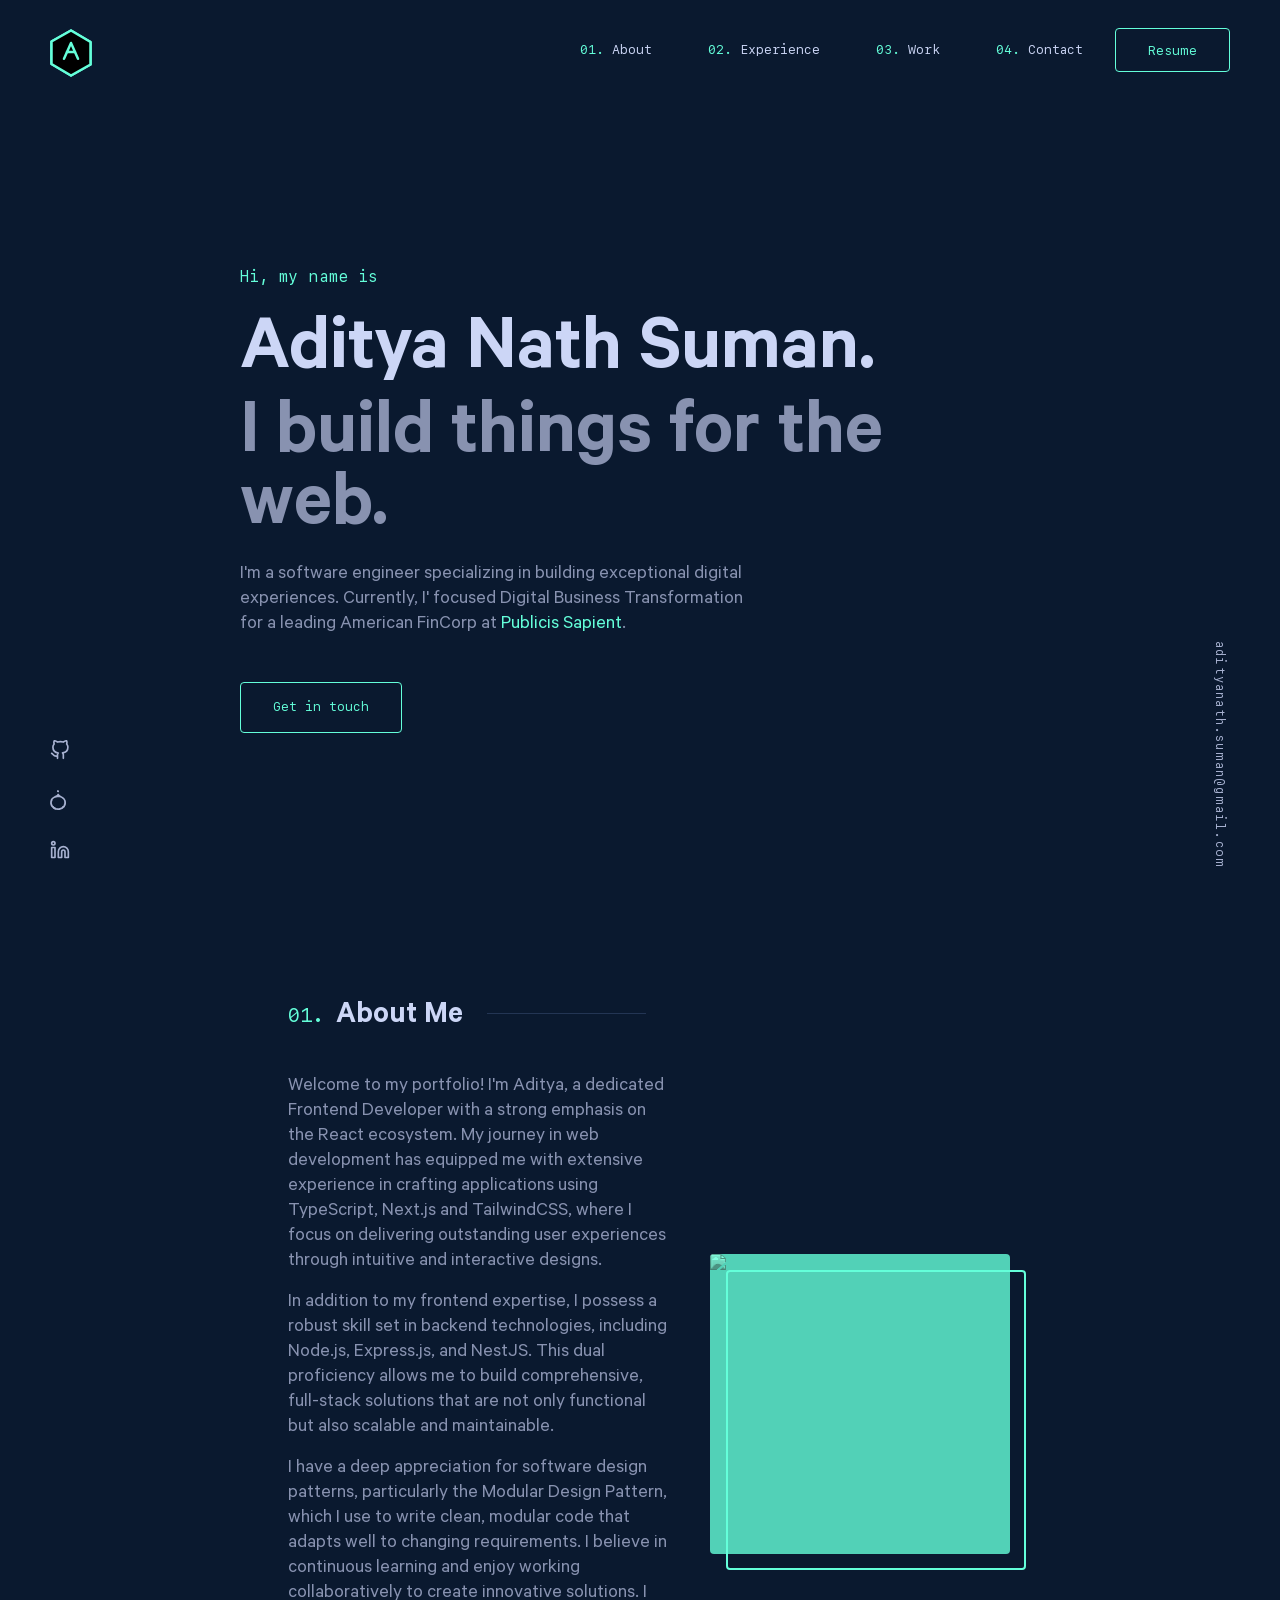
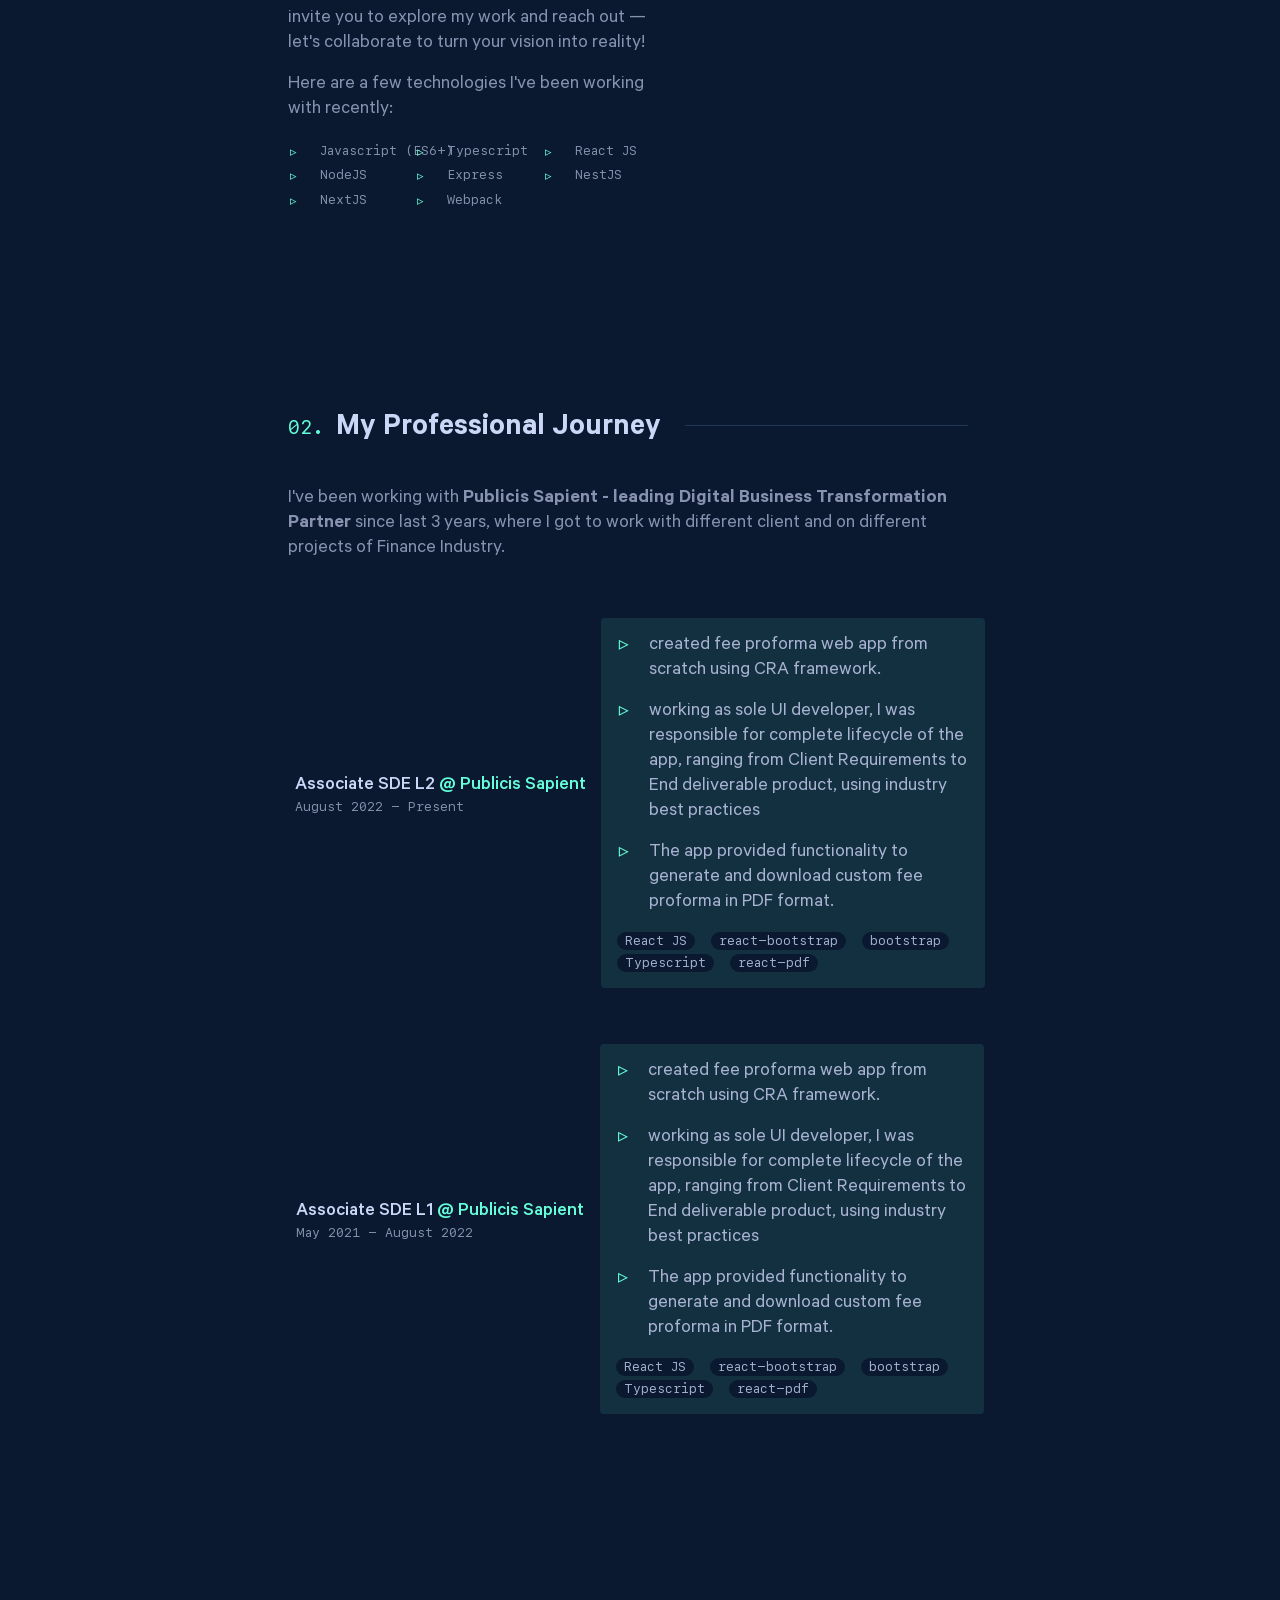
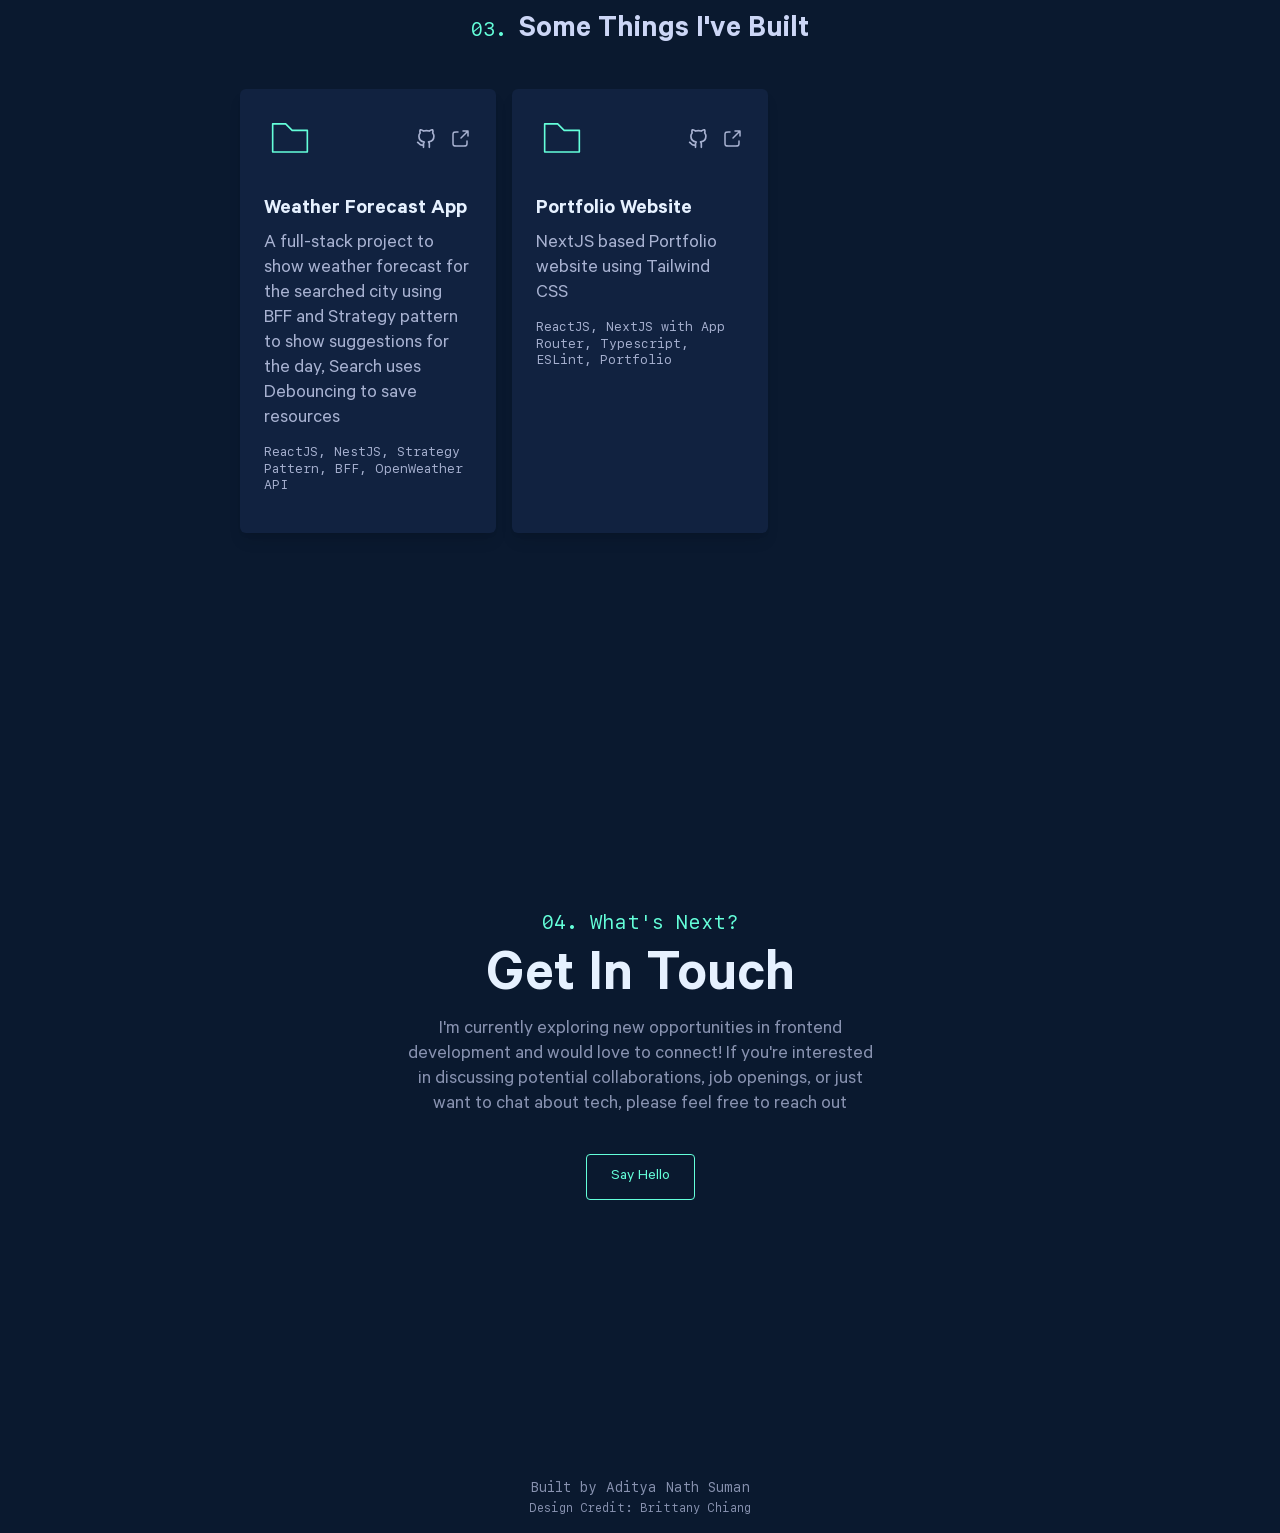
==== index.html @ 20b95c5d "First build" ====
<!DOCTYPE html><html lang="en"><head><meta charSet="utf-8"/><meta name="viewport" content="width=device-width, initial-scale=1"/><link rel="stylesheet" href="/_next/static/css/22c162a0b481621b.css" data-precedence="next"/><link rel="stylesheet" href="/_next/static/css/af4ba90439cad60e.css" data-precedence="next"/><link rel="preload" as="script" fetchPriority="low" href="/_next/static/chunks/webpack-3f89859dacbfb25b.js"/><script src="/_next/static/chunks/fd9d1056-70a2e1238a66c14e.js" async=""></script><script src="/_next/static/chunks/23-ae7a9ee41bcada11.js" async=""></script><script src="/_next/static/chunks/main-app-dce882ef6ccf4980.js" async=""></script><script src="/_next/static/chunks/173-2ee4b38290220171.js" async=""></script><script src="/_next/static/chunks/app/page-78d659efbcee3e03.js" async=""></script><script src="/_next/static/chunks/app/layout-782168aac4811cc2.js" async=""></script><title>Aditya Nath Suman</title><meta name="description" content="one of the best frontend developers"/><link rel="icon" href="/favicon.ico" type="image/x-icon" sizes="16x16"/><script src="/_next/static/chunks/polyfills-78c92fac7aa8fdd8.js" noModule=""></script></head><body class=""><header class="transition-all px-6 lg:px-[50px] h-[100px] w-full flex items-center"><nav class="flex justify-between h-tab flex-1 font-mono items-center"><div class=""><a href="/" class="flex z-1 relative h-tab aspect-square text-green"><div class="absolute -z-1"><svg id="hex" xmlns="http://www.w3.org/2000/svg" role="img" viewBox="0 0 84 96" width="100%"><title>Hexagon</title><g transform="translate(3,3)"><polygon stroke="currentColor" stroke-width="5" stroke-linecap="round" stroke-linejoin="round" points="39 0 0 22 0 67 39 90 78 68 78 23" fill="currentColor"></polygon></g></svg></div><div class="z-1 hover:-translate-x-2.5 hover:-translate-y-2.5 fz-transition "><svg id="logo" xmlns="http://www.w3.org/2000/svg" role="img" viewBox="0 0 84 96" width="100%"><title>Logo</title><g transform="translate(3,3)"><polygon id="Shape" stroke="currentColor" stroke-width="5" stroke-linecap="round" stroke-linejoin="round" points="39 0 0 22 0 67 39 90 78 68 78 23"></polygon></g><g transform="translate(3,3)" stroke="currentColor" stroke-width="5" stroke-linecap="round"><polygon stroke-linejoin="round" points="31,43 39,25 47,43"></polygon><line x1="25" y1="56.5" x2="31" y2="43"></line><line x1="47" y1="43" x2="53" y2="56.5"></line></g></svg></div></a></div><div class="hidden lg:flex gap-8 items-center text-xs h-full"><ol class="flex flex-col lg:flex-row list-zero list-outside gap-6 lg:gap-14 "><li class="flex flex-col md:flex-row md:gap-2 items-center text-xs font-mono"><div class="text-green ">0<!-- -->1<!-- -->.</div><a href="#about" class="hover:text-green text-lg md:text-xs">About</a></li><li class="flex flex-col md:flex-row md:gap-2 items-center text-xs font-mono"><div class="text-green ">0<!-- -->2<!-- -->.</div><a href="#experience" class="hover:text-green text-lg md:text-xs">Experience</a></li><li class="flex flex-col md:flex-row md:gap-2 items-center text-xs font-mono"><div class="text-green ">0<!-- -->3<!-- -->.</div><a href="#work" class="hover:text-green text-lg md:text-xs">Work</a></li><li class="flex flex-col md:flex-row md:gap-2 items-center text-xs font-mono"><div class="text-green ">0<!-- -->4<!-- -->.</div><a href="#contact" class="hover:text-green text-lg md:text-xs">Contact</a></li></ol><button class="flex items-center text-green border-green border-1px rounded-1.5 px-12 md:px-8 py-3 pt-3.5 fz-transition hover:fz-shadow hover:fz-translate leading-4">Resume</button></div><div class="block lg:hidden"><button class="text-green max-h-full w-[42px] aspect-square"><svg width="100%" height="100%" viewBox="0 0 24 24" fill="none" xmlns="http://www.w3.org/2000/svg"> <g id="SVGRepo_bgCarrier" stroke-width="0"></g><g id="SVGRepo_tracerCarrier" stroke-linecap="round" stroke-linejoin="round"></g><g id="SVGRepo_iconCarrier"><path d="M4 6H20M4 12H20M4 18H20" stroke="currentColor" stroke-width="2" stroke-linecap="round" stroke-linejoin="round"></path></g></svg></button></div><dialog class="bg-transparent relative m-0 h-screen max-h-none max-w-none w-screen modal-dialog"><div class="flex justify-end"><div class="bg-navy-light relative flex flex-col "><div class="absolute w-full flex justify-end pr-5 pt-6"><button autofocus="" class="text-green top-7 right-5 z-11"><svg width="42px" height="42px" viewBox="0 0 24 24" fill="none" xmlns="http://www.w3.org/2000/svg"><g id="SVGRepo_bgCarrier" stroke-width="0"></g><g id="SVGRepo_tracerCarrier" stroke-linecap="round" stroke-linejoin="round"></g><g id="SVGRepo_iconCarrier"><g id="Menu / Close_MD"><path id="Vector" d="M18 18L12 12M12 12L6 6M12 12L18 6M12 12L6 18" stroke="currentColor" stroke-width="2" stroke-linecap="round" stroke-linejoin="round"></path></g></g></svg></button></div><div class="flex-1"><div class="flex flex-wrap content-center px-10 h-screen"><nav class="flex gap-16 flex-col px-20 text-slate-light items-center"><ol class="flex flex-col lg:flex-row list-zero list-outside gap-6 lg:gap-14 "><li class="flex flex-col md:flex-row md:gap-2 items-center text-xs font-mono"><div class="text-green ">0<!-- -->1<!-- -->.</div><a href="#about" class="hover:text-green text-lg md:text-xs">About</a></li><li class="flex flex-col md:flex-row md:gap-2 items-center text-xs font-mono"><div class="text-green ">0<!-- -->2<!-- -->.</div><a href="#experience" class="hover:text-green text-lg md:text-xs">Experience</a></li><li class="flex flex-col md:flex-row md:gap-2 items-center text-xs font-mono"><div class="text-green ">0<!-- -->3<!-- -->.</div><a href="#work" class="hover:text-green text-lg md:text-xs">Work</a></li><li class="flex flex-col md:flex-row md:gap-2 items-center text-xs font-mono"><div class="text-green ">0<!-- -->4<!-- -->.</div><a href="#contact" class="hover:text-green text-lg md:text-xs">Contact</a></li></ol><button class="flex items-center text-green border-green border-1px rounded-1.5 px-12 md:px-8 py-3 pt-3.5 fz-transition hover:fz-shadow hover:fz-translate leading-4">Resume</button></nav></div></div></div></div></dialog></nav></header><div class="hidden md:block fixed left-10 bottom-0 text-slate-light" aria-orientation="vertical"><ul class="flex flex-col after:fz-sidebar-line after:mt-5"><li><a href="https://github.com/aditya-n-suman" class="p-2.5 inline-block hover:-translate-y-2.5 hover:text-green fz-transition"><svg xmlns="http://www.w3.org/2000/svg" role="img" viewBox="0 0 24 24" fill="none" stroke="currentColor" stroke-width="2" stroke-linecap="round" stroke-linejoin="round" height="20px" width="20px" class="feather feather-github"><title>GitHub</title><path d="M9 19c-5 1.5-5-2.5-7-3m14 6v-3.87a3.37 3.37 0 0 0-.94-2.61c3.14-.35 6.44-1.54 6.44-7A5.44 5.44 0 0 0 20 4.77 5.07 5.07 0 0 0 19.91 1S18.73.65 16 2.48a13.38 13.38 0 0 0-7 0C6.27.65 5.09 1 5.09 1A5.07 5.07 0 0 0 5 4.77a5.44 5.44 0 0 0-1.5 3.78c0 5.42 3.3 6.61 6.44 7A3.37 3.37 0 0 0 9 18.13V22"></path></svg></a></li><li><a href="https://coffeemug.ai/contact/aditya-nath-suman/" class="p-2.5 inline-block hover:-translate-y-2.5 hover:text-green fz-transition"><svg version="1.1" xmlns="http://www.w3.org/2000/svg" viewBox="0 0 142 142" fill="currentColor" role="img" height="20px" width="20px"><title>Coffeemug ai</title><path d="M0 0 C0.495 0.680625 0.99 1.36125 1.5 2.0625 C7.45481117 9.05940312 13.7350357 13.07201651 21.92260742 17.01660156 C35.31105508 23.48203645 45.1088482 30.61488093 52 44 C52.41636719 44.78632812 52.83273438 45.57265625 53.26171875 46.3828125 C57.78349932 56.50525461 57.92700073 70.56378568 54.4375 81.0625 C53.31640625 83.55859375 53.31640625 83.55859375 52 86 C51.51402344 86.91910156 51.02804688 87.83820313 50.52734375 88.78515625 C42.58204317 102.44055465 30.12636884 110.53166077 15.1875 114.9375 C-2.23799196 118.6831665 -18.86012032 115.26470249 -34 106 C-45.69441806 97.14502763 -52.72348558 86.81344351 -55.75 72.4375 C-56.86369332 57.12421691 -53.89573533 44.53640761 -43.89453125 32.45703125 C-37.70539233 25.91735703 -30.7068988 21.92707948 -22.796875 17.80859375 C-22.04857422 17.41736328 -21.30027344 17.02613281 -20.52929688 16.62304688 C-19.04552978 15.85128456 -17.55741597 15.08780386 -16.06445312 14.33398438 C-10.4595127 11.44596234 -4.97887915 8.23430013 -1.625 2.6875 C-1.08875 1.800625 -0.5525 0.91375 0 0 Z M-34.875 39.75 C-41.60855029 48.18312428 -44.42428419 57.23861021 -44 68 C-42.3701465 80.61972284 -36.05410219 89.15396528 -26.375 97.0625 C-21.68031068 100.52550277 -16.54561063 102.32081666 -11 104 C-10.36320312 104.19335938 -9.72640625 104.38671875 -9.0703125 104.5859375 C2.71785212 106.94357042 15.79489208 104.59969111 25.9375 98.1875 C27.31816653 97.15967047 28.67423453 96.09773381 30 95 C30.62390625 94.48695312 31.2478125 93.97390625 31.890625 93.4453125 C39.65372596 86.39101641 43.69165713 77.54174974 44.87890625 67.19921875 C45.29399164 56.23293066 41.32336269 45.73007196 33.83984375 37.65625 C23.10316817 27.99096243 10.14543911 23.97313716 -4.140625 24.62109375 C-15.86642724 25.77231118 -26.74457546 31.18056765 -34.875 39.75 Z " transform="translate(57,25)"></path><path d="M0 0 C0.99 0.66 1.98 1.32 3 2 C3 2.66 3 3.32 3 4 C3.57878906 4.27070312 4.15757813 4.54140625 4.75390625 4.8203125 C7.00420561 6.00220886 8.89749626 7.36359608 10.9375 8.875 C22.44099553 16.54399702 35.54070848 17.59539102 48.875 15 C50.25337077 14.68089165 51.63005487 14.35353423 53 14 C49.24195785 17.92886224 49.24195785 17.92886224 45.7409668 18.12939453 C44.81968994 18.13052246 43.89841309 18.13165039 42.94921875 18.1328125 C41.43618164 18.13474609 41.43618164 18.13474609 39.89257812 18.13671875 C38.83490234 18.13285156 37.77722656 18.12898438 36.6875 18.125 C35.64142578 18.12886719 34.59535156 18.13273437 33.51757812 18.13671875 C31.99874023 18.13478516 31.99874023 18.13478516 30.44921875 18.1328125 C29.06222778 18.13112061 29.06222778 18.13112061 27.6472168 18.12939453 C25 18 25 18 22.30395508 17.40966797 C19.90286726 16.72990311 19.90286726 16.72990311 17.6875 18.3125 C17.130625 18.869375 16.57375 19.42625 16 20 C16 20.66 16 21.32 16 22 C16.78375 22.309375 17.5675 22.61875 18.375 22.9375 C21 24 21 24 23 25 C25.32416296 25.08586809 27.65083307 25.10711043 29.9765625 25.09765625 C30.66181 25.0962413 31.3470575 25.09482635 32.05307007 25.09336853 C34.24375761 25.08776675 36.4343433 25.07521406 38.625 25.0625 C40.10937352 25.05748522 41.59374865 25.05292228 43.078125 25.04882812 C46.71878315 25.03779677 50.35938164 25.02053099 54 25 C46.32765341 30.11489773 33.64614789 28.73178373 24.71484375 27.57421875 C14.48835469 25.3307225 4.13120638 20.75768619 -3 13 C-0.525 13.99 -0.525 13.99 2 15 C4.264384 12.30844799 4.264384 12.30844799 3.75 9.9375 C3.07467282 7.80523025 3.07467282 7.80523025 1 6 C0.60235737 4.01178687 0.26224651 2.01055661 0 0 Z " transform="translate(21,113)"></path><path d="M0 0 C3 1.1875 3 1.1875 5 3.1875 C5.4667512 6.76592586 5.40228636 8.55993328 3.4375 11.625 C1 13.1875 1 13.1875 -2.625 13.0625 C-6 12.1875 -6 12.1875 -8 10.1875 C-8.56617647 3.95955882 -8.56617647 3.95955882 -6.625 1.3125 C-3.39933444 -0.92065308 -3.39933444 -0.92065308 0 0 Z " transform="translate(59,2.8125)"></path><path d="M0 0 C0.66 0 1.32 0 2 0 C-1.66142421 10.435059 -11.08985196 17.29965838 -20.53125 22.35546875 C-26.46559365 25.17813545 -26.46559365 25.17813545 -30 24 C-29.28972656 23.65066406 -28.57945313 23.30132812 -27.84765625 22.94140625 C-26.46900391 22.25884766 -26.46900391 22.25884766 -25.0625 21.5625 C-24.14597656 21.11003906 -23.22945313 20.65757812 -22.28515625 20.19140625 C-20.09471096 19.19474606 -20.09471096 19.19474606 -19 18 C-19.66 17.34 -20.32 16.68 -21 16 C-20.9375 14.0625 -20.9375 14.0625 -20 12 C-17.4375 10.25 -17.4375 10.25 -15 9 C-14.67 9.66 -14.34 10.32 -14 11 C-14.33 11.66 -14.66 12.32 -15 13 C-14.01 12.67 -13.02 12.34 -12 12 C-11.34 12.33 -10.68 12.66 -10 13 C-10.33 11.68 -10.66 10.36 -11 9 C-9.02 9 -7.04 9 -5 9 C-5.33 8.01 -5.66 7.02 -6 6 C-4.68 5.67 -3.36 5.34 -2 5 C-2 4.01 -2 3.02 -2 2 C-1.34 2 -0.68 2 0 2 C0 1.34 0 0.68 0 0 Z " transform="translate(105,113)"></path><path d="M0 0 C6.42224555 -0.37777915 6.42224555 -0.37777915 9.28393555 1.4934082 C12.79733481 3.44227893 15.26797079 3.34237073 19.26953125 3.29296875 C19.95053391 3.28872391 20.63153656 3.28447906 21.33317566 3.28010559 C23.49336459 3.2634061 25.65259642 3.22577312 27.8125 3.1875 C29.28318958 3.17244174 30.75389389 3.15875534 32.22460938 3.14648438 C35.81671357 3.11353214 39.40826326 3.06181173 43 3 C35.33974706 8.1068353 22.28499096 6.88274252 13.3984375 5.3984375 C8.76758217 4.26083284 4.40605094 2.82264697 0 1 C0 0.67 0 0.34 0 0 Z " transform="translate(32,135)"></path><path d="M0 0 C0.515625 0.70125 1.03125 1.4025 1.5625 2.125 C4.41939716 5.49467357 7.58871997 8.21156604 11 11 C9 12 9 12 5 12 C2.75324658 10.55713083 0.98682015 8.80620014 -1 7 C-1.33 7.99 -1.66 8.98 -2 10 C-2.99 9.01 -3.98 8.02 -5 7 C-3.35 4.69 -1.7 2.38 0 0 Z " transform="translate(57,25)"></path><path d="M0 0 C0.33 0.66 0.66 1.32 1 2 C0.2578125 3.70703125 0.2578125 3.70703125 -0.875 5.8125 C-5.22530533 15.22305633 -4.38636292 25.1587182 -2 35 C-3.48828125 33.73046875 -3.48828125 33.73046875 -5 32 C-5.1875 28.3125 -5.1875 28.3125 -5 25 C-5.66 25 -6.32 25 -7 25 C-7.33630214 18.11203396 -7.14614419 13.16644262 -4 7 C-3.62691369 5.67723944 -3.26953585 4.34767923 -3 3 C-2.34 3 -1.68 3 -1 3 C-0.67 2.01 -0.34 1.02 0 0 Z " transform="translate(18,69)"></path><path d="M0 0 C1.65 0.33 3.3 0.66 5 1 C5.6875 3.3125 5.6875 3.3125 6 6 C4.8125 7.8125 4.8125 7.8125 3 9 C1.68 9 0.36 9 -1 9 C-1.80967438 6.08517222 -2.21845993 4.53886783 -1.0625 1.6875 C-0.711875 1.130625 -0.36125 0.57375 0 0 Z " transform="translate(95,57)"></path><path d="M0 0 C0.556875 0.268125 1.11375 0.53625 1.6875 0.8125 C2.0175 2.4625 2.3475 4.1125 2.6875 5.8125 C1.3675 5.8125 0.0475 5.8125 -1.3125 5.8125 C-1.9725 7.1325 -2.6325 8.4525 -3.3125 9.8125 C-6.3125 8.8125 -6.3125 8.8125 -7.3125 7.0625 C-7.3125 4.8125 -7.3125 4.8125 -5.125 2 C-2.3125 -0.1875 -2.3125 -0.1875 0 0 Z " transform="translate(60.3125,5.1875)"></path><path d="M0 0 C8.25 0.33 16.5 0.66 25 1 C25 1.66 25 2.32 25 3 C23.70707031 2.95359375 22.41414063 2.9071875 21.08203125 2.859375 C10.5683486 2.6002777 1.85826284 2.97034512 -8 7 C-8 6.34 -8 5.68 -8 5 C-6.865625 4.54625 -5.73125 4.0925 -4.5625 3.625 C-0.95278308 2.42904194 -0.95278308 2.42904194 0 0 Z " transform="translate(44,48)"></path><path d="M0 0 C2.31 0 4.62 0 7 0 C5.7260411 2.03833424 4.38938077 4.03852126 3 6 C2.34 6 1.68 6 1 6 C1 6.99 1 7.98 1 9 C1.66 9.33 2.32 9.66 3 10 C2.01 10 1.02 10 0 10 C-1 9 -1 9 -1.125 5.5625 C-1 2 -1 2 0 0 Z " transform="translate(52,4)"></path><path d="M0 0 C3.34564616 5.37169484 2.47636093 11.91776847 2 18 C1.26624318 20.68478651 0.3879776 22.5710392 -1 25 C-1.66 25 -2.32 25 -3 25 C-2.7834375 24.03320312 -2.566875 23.06640625 -2.34375 22.0703125 C-0.73304599 14.62930021 0.48669389 7.66092242 0 0 Z " transform="translate(101,81)"></path><path d="M0 0 C0.66 0.99 1.32 1.98 2 3 C1.34 4.32 0.68 5.64 0 7 C-0.33 6.34 -0.66 5.68 -1 5 C-1.55429688 5.30035156 -2.10859375 5.60070312 -2.6796875 5.91015625 C-3.40414062 6.29042969 -4.12859375 6.67070313 -4.875 7.0625 C-5.95394531 7.63677734 -5.95394531 7.63677734 -7.0546875 8.22265625 C-7.69664063 8.47917969 -8.33859375 8.73570313 -9 9 C-9.66 8.67 -10.32 8.34 -11 8 C-4.85714286 1.42857143 -4.85714286 1.42857143 0 0 Z " transform="translate(97,112)"></path><path d="M0 0 C0.66 0 1.32 0 2 0 C0.62815653 4.06498881 -1.22068459 6.67396561 -4.125 9.8125 C-4.84945312 10.60269531 -5.57390625 11.39289063 -6.3203125 12.20703125 C-6.87460938 12.79871094 -7.42890625 13.39039062 -8 14 C-8.33 12.68 -8.66 11.36 -9 10 C-7.68 9.67 -6.36 9.34 -5 9 C-5.33 8.01 -5.66 7.02 -6 6 C-4.68 5.67 -3.36 5.34 -2 5 C-2 4.01 -2 3.02 -2 2 C-1.34 2 -0.68 2 0 2 C0 1.34 0 0.68 0 0 Z " transform="translate(105,113)"></path><path d="M0 0 C2.6875 -0.3125 2.6875 -0.3125 6 0 C8.875 2.5 8.875 2.5 11 5 C10.34 5.66 9.68 6.32 9 7 C7.4972763 6.02501855 5.99788037 5.04490611 4.5 4.0625 C3.6646875 3.51722656 2.829375 2.97195312 1.96875 2.41015625 C1.3190625 1.94480469 0.669375 1.47945312 0 1 C0 0.67 0 0.34 0 0 Z " transform="translate(80,55)"></path><path d="M0 0 C1.60031344 3.20062687 0.03173691 5.72271806 -1 9 C-2.32 9.33 -3.64 9.66 -5 10 C-3.84414715 6.08788267 -2.64465038 3.1254959 0 0 Z " transform="translate(10,62)"></path><path d="M0 0 C1.485 0.99 1.485 0.99 3 2 C3 2.66 3 3.32 3 4 C3.9590625 4.433125 3.9590625 4.433125 4.9375 4.875 C7 6 7 6 8 8 C5.03 7.505 5.03 7.505 2 7 C1.34 4.69 0.68 2.38 0 0 Z " transform="translate(21,113)"></path><path d="M0 0 C0.33 1.32 0.66 2.64 1 4 C-1.375 5.5625 -1.375 5.5625 -4 7 C-4.66 6.67 -5.32 6.34 -6 6 C-4.02 4.02 -2.04 2.04 0 0 Z " transform="translate(92,114)"></path><path d="M0 0 C0.99 0 1.98 0 3 0 C3.99 2.97 4.98 5.94 6 9 C2.91910327 6.22719294 1.31224548 3.93673644 0 0 Z " transform="translate(6,110)"></path><path d="M0 0 C2 1.625 2 1.625 4 4 C4.25 7.25 4.25 7.25 4 10 C3.67 8.68 3.34 7.36 3 6 C2.34 6 1.68 6 1 6 C0.67 4.02 0.34 2.04 0 0 Z " transform="translate(99,75)"></path></svg></a></li><li><a href="https://www.linkedin.com/in/aditya-nath-suman/" class="p-2.5 inline-block hover:-translate-y-2.5 hover:text-green fz-transition"><svg xmlns="http://www.w3.org/2000/svg" role="img" viewBox="0 0 24 24" fill="none" stroke="currentColor" stroke-width="2" stroke-linecap="round" stroke-linejoin="round" height="20px" width="20px" class="feather feather-linkedin"><title>LinkedIn</title><path d="M16 8a6 6 0 0 1 6 6v7h-4v-7a2 2 0 0 0-2-2 2 2 0 0 0-2 2v7h-4v-7a6 6 0 0 1 6-6z"></path><rect x="2" y="9" width="4" height="12"></rect><circle cx="4" cy="4" r="2"></circle></svg></a></li></ul></div><div class="hidden md:block fixed right-10 bottom-0 w-10 text-slate-light" aria-orientation="vertical"><div class="flex flex-col items-center leading-4.5 after:fz-sidebar-line after:mt-8"><a href="mailto:adityanath.suman@gmail.com" class="fz-transition px-1.5 fz-vertical-rl text-xxs font-mono tracking-widest hover:text-green hover:-translate-y-1">adityanath.suman@gmail.com</a></div></div><div class="px-8 sm:px-10 md:px-36 lg:px-60 w-full"><main class="font-sans text-slate content"><section id="content" class="flex flex-col md:justify-center pt-25 md:pt-0"><h1 class="text-green text-md font-mono mb-6 md:mb-8">Hi, my name is</h1><div class="mb-4"><h2 class="big-heading font-extrabold mb-1 text-slate-lightest">Aditya Nath Suman.</h2><h3 class="big-heading font-extrabold mt-3">I build things for the web.</h3></div><p class="text-lg md:text-xl max-w-lg mb-11 leading-tight">I&#x27;m a software engineer specializing in building exceptional digital experiences. Currently, I&#x27; focused Digital Business Transformation for a leading American FinCorp at<!-- --> <span class="text-green text-nowrap">Publicis Sapient</span>.</p><button class="font-mono text-xs w-fit text-green border-green border-1px rounded-1.5 px-8 py-4 fz-transition hover:fz-shadow hover:fz-translate">Get in touch</button></section><section id="about" class="lg:px-12 md:py-25 w-full flex flex-col gap-10 min-h-screen items-center lg:flex-row"><div class="lg:w-3/5 text-lg md:text-xl "><div class="flex items-center mb-10  w-full"><h2 class="numbered-heading font-extrabold">About Me</h2><hr class="flex-1 border-t-0 h-[1px] bg-navy-lightest -translate-y-1 ml-2 md:mx-6"/></div><p class="">Welcome to my portfolio! I&#x27;m Aditya, a dedicated Frontend Developer with a strong emphasis on the React ecosystem. My journey in web development has equipped me with extensive experience in crafting applications using TypeScript, Next.js and TailwindCSS, where I focus on delivering outstanding user experiences through intuitive and interactive designs.</p><p class="">In addition to my frontend expertise, I possess a robust skill set in backend technologies, including Node.js, Express.js, and NestJS. This dual proficiency allows me to build comprehensive, full-stack solutions that are not only functional but also scalable and maintainable.</p><p class="">I have a deep appreciation for software design patterns, particularly the Modular Design Pattern, which I use to write clean, modular code that adapts well to changing requirements. I believe in continuous learning and enjoy working collaboratively to create innovative solutions. I invite you to explore my work and reach out — let&#x27;s collaborate to turn your vision into reality!</p><p class="">Here are a few technologies I&#x27;ve been working with recently:</p><ul class="grid grid-cols-2 lg:grid-cols-3 font-mono text-xxs md:text-xs"><li class="with-dot text-nowrap my-1">Javascript (ES6+)</li><li class="with-dot text-nowrap my-1">Typescript</li><li class="with-dot text-nowrap my-1">React JS</li><li class="with-dot text-nowrap my-1">NodeJS</li><li class="with-dot text-nowrap my-1">Express</li><li class="with-dot text-nowrap my-1">NestJS</li><li class="with-dot text-nowrap my-1">NextJS</li><li class="with-dot text-nowrap my-1">Webpack</li></ul></div><div class="lg:w-2/5 h-96"><div class="mt-10 profile-pic-container relative aspect-square h-75"><div class="img-container-child fz-transition absolute top-0 border-2 border-green rounded-1.5 h-75 aspect-square"></div><div class="img-container-child fz-transition"><img alt="picture of Aditya Nath Suman" loading="lazy" width="1080" height="1080" decoding="async" data-nimg="1" class="rounded-1.5 absolute hover:z-1 object-cover" style="color:transparent" srcSet="/_next/image?url=%2F_next%2Fstatic%2Fmedia%2Fme.e36ceeb7.jpeg&amp;w=1080&amp;q=75 1x, /_next/image?url=%2F_next%2Fstatic%2Fmedia%2Fme.e36ceeb7.jpeg&amp;w=3840&amp;q=75 2x" src="/_next/image?url=%2F_next%2Fstatic%2Fmedia%2Fme.e36ceeb7.jpeg&amp;w=3840&amp;q=75"/><div class="absolute top-0 rounded-1.5 mix-blend-multiply bg-green opacity-80 h-75 aspect-square hover:hidden "></div></div></div></div></section><section id="experience" class="lg:px-12 md:py-25 w-full mx-auto"><div class="flex items-center mb-10  w-full"><h2 class="numbered-heading font-extrabold">My Professional Journey</h2><hr class="flex-1 border-t-0 h-[1px] bg-navy-lightest -translate-y-1 ml-2 md:mx-6"/></div><div class="text-lg md:text-xl"><p class="mb-8">I&#x27;ve been working with<!-- --> <strong>Publicis Sapient - leading Digital Business Transformation Partner</strong> <!-- -->since last 3 years, where I got to work with different client and on different projects of Finance Industry.</p><div class="flex flex-col gap-8"><div class="flex flex-wrap mt-6 justify-around"><div class="flex items-center"><div class=""><h3 class="font-semibold text-slate-lightest text-nowrap">Associate SDE L2<!-- --> <span class="text-green">@ <!-- -->Publicis Sapient</span></h3><p class="text-xs font-mono">August 2022<!-- --> - <!-- -->Present</p></div></div><div class="bg-green-tint bg-opacity-10 p-4 sm rounded-1.5 text-slate-light max-w-96"><ul class="flex flex-col gap-4 mb-4"><li class="experience-detail with-dot">created fee proforma web app from scratch using CRA framework.</li><li class="experience-detail with-dot">working as sole UI developer, I was responsible for complete lifecycle of the app, ranging from Client Requirements to End deliverable product, using industry best practices</li><li class="experience-detail with-dot">The app provided functionality to generate and download custom fee proforma in PDF format.</li></ul><ul class="flex flex-wrap gap-x-4 gap-y-1 text-xs leading-snug"><li class="font-mono bg-navy rounded-xl px-2">React JS</li><li class="font-mono bg-navy rounded-xl px-2">react-bootstrap</li><li class="font-mono bg-navy rounded-xl px-2">bootstrap</li><li class="font-mono bg-navy rounded-xl px-2">Typescript</li><li class="font-mono bg-navy rounded-xl px-2">react-pdf</li></ul></div></div><div class="flex flex-wrap mt-6 justify-around"><div class="flex items-center"><div class=""><h3 class="font-semibold text-slate-lightest text-nowrap">Associate SDE L1<!-- --> <span class="text-green">@ <!-- -->Publicis Sapient</span></h3><p class="text-xs font-mono">May 2021<!-- --> - <!-- -->August 2022</p></div></div><div class="bg-green-tint bg-opacity-10 p-4 sm rounded-1.5 text-slate-light max-w-96"><ul class="flex flex-col gap-4 mb-4"><li class="experience-detail with-dot">created fee proforma web app from scratch using CRA framework.</li><li class="experience-detail with-dot">working as sole UI developer, I was responsible for complete lifecycle of the app, ranging from Client Requirements to End deliverable product, using industry best practices</li><li class="experience-detail with-dot">The app provided functionality to generate and download custom fee proforma in PDF format.</li></ul><ul class="flex flex-wrap gap-x-4 gap-y-1 text-xs leading-snug"><li class="font-mono bg-navy rounded-xl px-2">React JS</li><li class="font-mono bg-navy rounded-xl px-2">react-bootstrap</li><li class="font-mono bg-navy rounded-xl px-2">bootstrap</li><li class="font-mono bg-navy rounded-xl px-2">Typescript</li><li class="font-mono bg-navy rounded-xl px-2">react-pdf</li></ul></div></div></div></div></section><section id="work" class="py-25"><div class="flex items-center mb-10  w-fit mx-auto"><h2 class="numbered-heading font-extrabold">Some Things I&#x27;ve Built</h2></div><div class="text-lg md:text-xl grid md:grid-cols-2 lg:grid-cols-3 gap-4"><div class="p-6 relative shadow-lg bg-navy-light rounded-md text-slate-light hover:-translate-y-3 fz-transition"><div class="flex items-center text-green justify-between mb-8"><svg height="52" viewBox="-4 -4 24.00 24.00" fill="none" xmlns="http://www.w3.org/2000/svg"><g id="SVGRepo_bgCarrier" stroke-width="1"></g><g id="SVGRepo_tracerCarrier" stroke-linecap="round" stroke-linejoin="round" stroke="currentColor" stroke-width="0.75"><path d="M0 1H6L9 4H16V14H0V1Z" fill="none"></path></g></svg><div class="flex gap-3 items-center text-slate-light"><a href="https://github.com/aditya-n-suman/weather-prediction-be" class="z-2" target="_blank"><svg xmlns="http://www.w3.org/2000/svg" role="img" viewBox="0 0 24 24" fill="none" stroke="currentColor" stroke-width="2" stroke-linecap="round" stroke-linejoin="round" height="20" class="feather feather-github"><title>GitHub</title><path d="M9 19c-5 1.5-5-2.5-7-3m14 6v-3.87a3.37 3.37 0 0 0-.94-2.61c3.14-.35 6.44-1.54 6.44-7A5.44 5.44 0 0 0 20 4.77 5.07 5.07 0 0 0 19.91 1S18.73.65 16 2.48a13.38 13.38 0 0 0-7 0C6.27.65 5.09 1 5.09 1A5.07 5.07 0 0 0 5 4.77a5.44 5.44 0 0 0-1.5 3.78c0 5.42 3.3 6.61 6.44 7A3.37 3.37 0 0 0 9 18.13V22"></path></svg></a><svg class="" height="24" viewBox="0 0 24 24" fill="none" xmlns="http://www.w3.org/2000/svg"><g id="SVGRepo_iconCarrier"><g id="Interface / External_Link"><path id="Vector" d="M10.0002 5H8.2002C7.08009 5 6.51962 5 6.0918 5.21799C5.71547 5.40973 5.40973 5.71547 5.21799 6.0918C5 6.51962 5 7.08009 5 8.2002V15.8002C5 16.9203 5 17.4801 5.21799 17.9079C5.40973 18.2842 5.71547 18.5905 6.0918 18.7822C6.5192 19 7.07899 19 8.19691 19H15.8031C16.921 19 17.48 19 17.9074 18.7822C18.2837 18.5905 18.5905 18.2839 18.7822 17.9076C19 17.4802 19 16.921 19 15.8031V14M20 9V4M20 4H15M20 4L13 11" stroke="currentColor" stroke-width="1.5" stroke-linecap="round" stroke-linejoin="round"></path></g></g></svg></div></div><h3 class="text-white text-xxl font-extrabold"><a href="" rel="noopener noreferrer" target="_blank" class="project-link">Weather Forecast App</a></h3><p class="py-2 mb-1">A full-stack project to show weather forecast for the searched city using BFF and Strategy pattern to show suggestions for the day, Search uses Debouncing to save resources</p><div class="font-mono text-slate-light text-xxs md:text-xs flex flex-wrap gap-2 mb-4"><span class="">ReactJS, NestJS,  Strategy Pattern, BFF, OpenWeather API</span></div></div><div class="p-6 relative shadow-lg bg-navy-light rounded-md text-slate-light hover:-translate-y-3 fz-transition"><div class="flex items-center text-green justify-between mb-8"><svg height="52" viewBox="-4 -4 24.00 24.00" fill="none" xmlns="http://www.w3.org/2000/svg"><g id="SVGRepo_bgCarrier" stroke-width="1"></g><g id="SVGRepo_tracerCarrier" stroke-linecap="round" stroke-linejoin="round" stroke="currentColor" stroke-width="0.75"><path d="M0 1H6L9 4H16V14H0V1Z" fill="none"></path></g></svg><div class="flex gap-3 items-center text-slate-light"><a href="https://github.com/aditya-n-suman/portfolio-next" class="z-2" target="_blank"><svg xmlns="http://www.w3.org/2000/svg" role="img" viewBox="0 0 24 24" fill="none" stroke="currentColor" stroke-width="2" stroke-linecap="round" stroke-linejoin="round" height="20" class="feather feather-github"><title>GitHub</title><path d="M9 19c-5 1.5-5-2.5-7-3m14 6v-3.87a3.37 3.37 0 0 0-.94-2.61c3.14-.35 6.44-1.54 6.44-7A5.44 5.44 0 0 0 20 4.77 5.07 5.07 0 0 0 19.91 1S18.73.65 16 2.48a13.38 13.38 0 0 0-7 0C6.27.65 5.09 1 5.09 1A5.07 5.07 0 0 0 5 4.77a5.44 5.44 0 0 0-1.5 3.78c0 5.42 3.3 6.61 6.44 7A3.37 3.37 0 0 0 9 18.13V22"></path></svg></a><svg class="" height="24" viewBox="0 0 24 24" fill="none" xmlns="http://www.w3.org/2000/svg"><g id="SVGRepo_iconCarrier"><g id="Interface / External_Link"><path id="Vector" d="M10.0002 5H8.2002C7.08009 5 6.51962 5 6.0918 5.21799C5.71547 5.40973 5.40973 5.71547 5.21799 6.0918C5 6.51962 5 7.08009 5 8.2002V15.8002C5 16.9203 5 17.4801 5.21799 17.9079C5.40973 18.2842 5.71547 18.5905 6.0918 18.7822C6.5192 19 7.07899 19 8.19691 19H15.8031C16.921 19 17.48 19 17.9074 18.7822C18.2837 18.5905 18.5905 18.2839 18.7822 17.9076C19 17.4802 19 16.921 19 15.8031V14M20 9V4M20 4H15M20 4L13 11" stroke="currentColor" stroke-width="1.5" stroke-linecap="round" stroke-linejoin="round"></path></g></g></svg></div></div><h3 class="text-white text-xxl font-extrabold"><a href="https://aditya-nath-suman-portfolio.vercel.app/" rel="noopener noreferrer" target="_blank" class="project-link">Portfolio Website</a></h3><p class="py-2 mb-1">NextJS based Portfolio website using Tailwind CSS</p><div class="font-mono text-slate-light text-xxs md:text-xs flex flex-wrap gap-2 mb-4"><span class="">ReactJS, NextJS with App Router, Typescript, ESLint, Portfolio</span></div></div></div></section><section id="contact" class="flex flex-col items-center h-screen lg:w-3/5 mx-auto"><div class=" flex-1 flex flex-col items-center justify-center"><h2 class="whats-next font-extrabold text-white flex flex-col items-center gap-2">Get In Touch</h2><div class="text-lg md:text-xl mb-9 text-center">I&#x27;m currently exploring new opportunities in frontend development and would love to connect! If you&#x27;re interested in discussing potential collaborations, job openings, or just want to chat about tech, please feel free to reach out</div><button class="flex items-center text-green border-green border-1px rounded-1.5 px-6 py-3 fz-transition hover:fz-shadow hover:fz-translate">Say Hello</button></div><footer class="text-center"><ul class="flex md:hidden flex-row justify-center after:fz-sidebar-line after:mt-5"><li><a href="https://github.com/aditya-n-suman" class="p-2.5 inline-block hover:-translate-y-2.5 hover:text-green fz-transition"><svg xmlns="http://www.w3.org/2000/svg" role="img" viewBox="0 0 24 24" fill="none" stroke="currentColor" stroke-width="2" stroke-linecap="round" stroke-linejoin="round" height="20px" width="20px" class="feather feather-github"><title>GitHub</title><path d="M9 19c-5 1.5-5-2.5-7-3m14 6v-3.87a3.37 3.37 0 0 0-.94-2.61c3.14-.35 6.44-1.54 6.44-7A5.44 5.44 0 0 0 20 4.77 5.07 5.07 0 0 0 19.91 1S18.73.65 16 2.48a13.38 13.38 0 0 0-7 0C6.27.65 5.09 1 5.09 1A5.07 5.07 0 0 0 5 4.77a5.44 5.44 0 0 0-1.5 3.78c0 5.42 3.3 6.61 6.44 7A3.37 3.37 0 0 0 9 18.13V22"></path></svg></a></li><li><a href="https://coffeemug.ai/contact/aditya-nath-suman/" class="p-2.5 inline-block hover:-translate-y-2.5 hover:text-green fz-transition"><svg version="1.1" xmlns="http://www.w3.org/2000/svg" viewBox="0 0 142 142" fill="currentColor" role="img" height="20px" width="20px"><title>Coffeemug ai</title><path d="M0 0 C0.495 0.680625 0.99 1.36125 1.5 2.0625 C7.45481117 9.05940312 13.7350357 13.07201651 21.92260742 17.01660156 C35.31105508 23.48203645 45.1088482 30.61488093 52 44 C52.41636719 44.78632812 52.83273438 45.57265625 53.26171875 46.3828125 C57.78349932 56.50525461 57.92700073 70.56378568 54.4375 81.0625 C53.31640625 83.55859375 53.31640625 83.55859375 52 86 C51.51402344 86.91910156 51.02804688 87.83820313 50.52734375 88.78515625 C42.58204317 102.44055465 30.12636884 110.53166077 15.1875 114.9375 C-2.23799196 118.6831665 -18.86012032 115.26470249 -34 106 C-45.69441806 97.14502763 -52.72348558 86.81344351 -55.75 72.4375 C-56.86369332 57.12421691 -53.89573533 44.53640761 -43.89453125 32.45703125 C-37.70539233 25.91735703 -30.7068988 21.92707948 -22.796875 17.80859375 C-22.04857422 17.41736328 -21.30027344 17.02613281 -20.52929688 16.62304688 C-19.04552978 15.85128456 -17.55741597 15.08780386 -16.06445312 14.33398438 C-10.4595127 11.44596234 -4.97887915 8.23430013 -1.625 2.6875 C-1.08875 1.800625 -0.5525 0.91375 0 0 Z M-34.875 39.75 C-41.60855029 48.18312428 -44.42428419 57.23861021 -44 68 C-42.3701465 80.61972284 -36.05410219 89.15396528 -26.375 97.0625 C-21.68031068 100.52550277 -16.54561063 102.32081666 -11 104 C-10.36320312 104.19335938 -9.72640625 104.38671875 -9.0703125 104.5859375 C2.71785212 106.94357042 15.79489208 104.59969111 25.9375 98.1875 C27.31816653 97.15967047 28.67423453 96.09773381 30 95 C30.62390625 94.48695312 31.2478125 93.97390625 31.890625 93.4453125 C39.65372596 86.39101641 43.69165713 77.54174974 44.87890625 67.19921875 C45.29399164 56.23293066 41.32336269 45.73007196 33.83984375 37.65625 C23.10316817 27.99096243 10.14543911 23.97313716 -4.140625 24.62109375 C-15.86642724 25.77231118 -26.74457546 31.18056765 -34.875 39.75 Z " transform="translate(57,25)"></path><path d="M0 0 C0.99 0.66 1.98 1.32 3 2 C3 2.66 3 3.32 3 4 C3.57878906 4.27070312 4.15757813 4.54140625 4.75390625 4.8203125 C7.00420561 6.00220886 8.89749626 7.36359608 10.9375 8.875 C22.44099553 16.54399702 35.54070848 17.59539102 48.875 15 C50.25337077 14.68089165 51.63005487 14.35353423 53 14 C49.24195785 17.92886224 49.24195785 17.92886224 45.7409668 18.12939453 C44.81968994 18.13052246 43.89841309 18.13165039 42.94921875 18.1328125 C41.43618164 18.13474609 41.43618164 18.13474609 39.89257812 18.13671875 C38.83490234 18.13285156 37.77722656 18.12898438 36.6875 18.125 C35.64142578 18.12886719 34.59535156 18.13273437 33.51757812 18.13671875 C31.99874023 18.13478516 31.99874023 18.13478516 30.44921875 18.1328125 C29.06222778 18.13112061 29.06222778 18.13112061 27.6472168 18.12939453 C25 18 25 18 22.30395508 17.40966797 C19.90286726 16.72990311 19.90286726 16.72990311 17.6875 18.3125 C17.130625 18.869375 16.57375 19.42625 16 20 C16 20.66 16 21.32 16 22 C16.78375 22.309375 17.5675 22.61875 18.375 22.9375 C21 24 21 24 23 25 C25.32416296 25.08586809 27.65083307 25.10711043 29.9765625 25.09765625 C30.66181 25.0962413 31.3470575 25.09482635 32.05307007 25.09336853 C34.24375761 25.08776675 36.4343433 25.07521406 38.625 25.0625 C40.10937352 25.05748522 41.59374865 25.05292228 43.078125 25.04882812 C46.71878315 25.03779677 50.35938164 25.02053099 54 25 C46.32765341 30.11489773 33.64614789 28.73178373 24.71484375 27.57421875 C14.48835469 25.3307225 4.13120638 20.75768619 -3 13 C-0.525 13.99 -0.525 13.99 2 15 C4.264384 12.30844799 4.264384 12.30844799 3.75 9.9375 C3.07467282 7.80523025 3.07467282 7.80523025 1 6 C0.60235737 4.01178687 0.26224651 2.01055661 0 0 Z " transform="translate(21,113)"></path><path d="M0 0 C3 1.1875 3 1.1875 5 3.1875 C5.4667512 6.76592586 5.40228636 8.55993328 3.4375 11.625 C1 13.1875 1 13.1875 -2.625 13.0625 C-6 12.1875 -6 12.1875 -8 10.1875 C-8.56617647 3.95955882 -8.56617647 3.95955882 -6.625 1.3125 C-3.39933444 -0.92065308 -3.39933444 -0.92065308 0 0 Z " transform="translate(59,2.8125)"></path><path d="M0 0 C0.66 0 1.32 0 2 0 C-1.66142421 10.435059 -11.08985196 17.29965838 -20.53125 22.35546875 C-26.46559365 25.17813545 -26.46559365 25.17813545 -30 24 C-29.28972656 23.65066406 -28.57945313 23.30132812 -27.84765625 22.94140625 C-26.46900391 22.25884766 -26.46900391 22.25884766 -25.0625 21.5625 C-24.14597656 21.11003906 -23.22945313 20.65757812 -22.28515625 20.19140625 C-20.09471096 19.19474606 -20.09471096 19.19474606 -19 18 C-19.66 17.34 -20.32 16.68 -21 16 C-20.9375 14.0625 -20.9375 14.0625 -20 12 C-17.4375 10.25 -17.4375 10.25 -15 9 C-14.67 9.66 -14.34 10.32 -14 11 C-14.33 11.66 -14.66 12.32 -15 13 C-14.01 12.67 -13.02 12.34 -12 12 C-11.34 12.33 -10.68 12.66 -10 13 C-10.33 11.68 -10.66 10.36 -11 9 C-9.02 9 -7.04 9 -5 9 C-5.33 8.01 -5.66 7.02 -6 6 C-4.68 5.67 -3.36 5.34 -2 5 C-2 4.01 -2 3.02 -2 2 C-1.34 2 -0.68 2 0 2 C0 1.34 0 0.68 0 0 Z " transform="translate(105,113)"></path><path d="M0 0 C6.42224555 -0.37777915 6.42224555 -0.37777915 9.28393555 1.4934082 C12.79733481 3.44227893 15.26797079 3.34237073 19.26953125 3.29296875 C19.95053391 3.28872391 20.63153656 3.28447906 21.33317566 3.28010559 C23.49336459 3.2634061 25.65259642 3.22577312 27.8125 3.1875 C29.28318958 3.17244174 30.75389389 3.15875534 32.22460938 3.14648438 C35.81671357 3.11353214 39.40826326 3.06181173 43 3 C35.33974706 8.1068353 22.28499096 6.88274252 13.3984375 5.3984375 C8.76758217 4.26083284 4.40605094 2.82264697 0 1 C0 0.67 0 0.34 0 0 Z " transform="translate(32,135)"></path><path d="M0 0 C0.515625 0.70125 1.03125 1.4025 1.5625 2.125 C4.41939716 5.49467357 7.58871997 8.21156604 11 11 C9 12 9 12 5 12 C2.75324658 10.55713083 0.98682015 8.80620014 -1 7 C-1.33 7.99 -1.66 8.98 -2 10 C-2.99 9.01 -3.98 8.02 -5 7 C-3.35 4.69 -1.7 2.38 0 0 Z " transform="translate(57,25)"></path><path d="M0 0 C0.33 0.66 0.66 1.32 1 2 C0.2578125 3.70703125 0.2578125 3.70703125 -0.875 5.8125 C-5.22530533 15.22305633 -4.38636292 25.1587182 -2 35 C-3.48828125 33.73046875 -3.48828125 33.73046875 -5 32 C-5.1875 28.3125 -5.1875 28.3125 -5 25 C-5.66 25 -6.32 25 -7 25 C-7.33630214 18.11203396 -7.14614419 13.16644262 -4 7 C-3.62691369 5.67723944 -3.26953585 4.34767923 -3 3 C-2.34 3 -1.68 3 -1 3 C-0.67 2.01 -0.34 1.02 0 0 Z " transform="translate(18,69)"></path><path d="M0 0 C1.65 0.33 3.3 0.66 5 1 C5.6875 3.3125 5.6875 3.3125 6 6 C4.8125 7.8125 4.8125 7.8125 3 9 C1.68 9 0.36 9 -1 9 C-1.80967438 6.08517222 -2.21845993 4.53886783 -1.0625 1.6875 C-0.711875 1.130625 -0.36125 0.57375 0 0 Z " transform="translate(95,57)"></path><path d="M0 0 C0.556875 0.268125 1.11375 0.53625 1.6875 0.8125 C2.0175 2.4625 2.3475 4.1125 2.6875 5.8125 C1.3675 5.8125 0.0475 5.8125 -1.3125 5.8125 C-1.9725 7.1325 -2.6325 8.4525 -3.3125 9.8125 C-6.3125 8.8125 -6.3125 8.8125 -7.3125 7.0625 C-7.3125 4.8125 -7.3125 4.8125 -5.125 2 C-2.3125 -0.1875 -2.3125 -0.1875 0 0 Z " transform="translate(60.3125,5.1875)"></path><path d="M0 0 C8.25 0.33 16.5 0.66 25 1 C25 1.66 25 2.32 25 3 C23.70707031 2.95359375 22.41414063 2.9071875 21.08203125 2.859375 C10.5683486 2.6002777 1.85826284 2.97034512 -8 7 C-8 6.34 -8 5.68 -8 5 C-6.865625 4.54625 -5.73125 4.0925 -4.5625 3.625 C-0.95278308 2.42904194 -0.95278308 2.42904194 0 0 Z " transform="translate(44,48)"></path><path d="M0 0 C2.31 0 4.62 0 7 0 C5.7260411 2.03833424 4.38938077 4.03852126 3 6 C2.34 6 1.68 6 1 6 C1 6.99 1 7.98 1 9 C1.66 9.33 2.32 9.66 3 10 C2.01 10 1.02 10 0 10 C-1 9 -1 9 -1.125 5.5625 C-1 2 -1 2 0 0 Z " transform="translate(52,4)"></path><path d="M0 0 C3.34564616 5.37169484 2.47636093 11.91776847 2 18 C1.26624318 20.68478651 0.3879776 22.5710392 -1 25 C-1.66 25 -2.32 25 -3 25 C-2.7834375 24.03320312 -2.566875 23.06640625 -2.34375 22.0703125 C-0.73304599 14.62930021 0.48669389 7.66092242 0 0 Z " transform="translate(101,81)"></path><path d="M0 0 C0.66 0.99 1.32 1.98 2 3 C1.34 4.32 0.68 5.64 0 7 C-0.33 6.34 -0.66 5.68 -1 5 C-1.55429688 5.30035156 -2.10859375 5.60070312 -2.6796875 5.91015625 C-3.40414062 6.29042969 -4.12859375 6.67070313 -4.875 7.0625 C-5.95394531 7.63677734 -5.95394531 7.63677734 -7.0546875 8.22265625 C-7.69664063 8.47917969 -8.33859375 8.73570313 -9 9 C-9.66 8.67 -10.32 8.34 -11 8 C-4.85714286 1.42857143 -4.85714286 1.42857143 0 0 Z " transform="translate(97,112)"></path><path d="M0 0 C0.66 0 1.32 0 2 0 C0.62815653 4.06498881 -1.22068459 6.67396561 -4.125 9.8125 C-4.84945312 10.60269531 -5.57390625 11.39289063 -6.3203125 12.20703125 C-6.87460938 12.79871094 -7.42890625 13.39039062 -8 14 C-8.33 12.68 -8.66 11.36 -9 10 C-7.68 9.67 -6.36 9.34 -5 9 C-5.33 8.01 -5.66 7.02 -6 6 C-4.68 5.67 -3.36 5.34 -2 5 C-2 4.01 -2 3.02 -2 2 C-1.34 2 -0.68 2 0 2 C0 1.34 0 0.68 0 0 Z " transform="translate(105,113)"></path><path d="M0 0 C2.6875 -0.3125 2.6875 -0.3125 6 0 C8.875 2.5 8.875 2.5 11 5 C10.34 5.66 9.68 6.32 9 7 C7.4972763 6.02501855 5.99788037 5.04490611 4.5 4.0625 C3.6646875 3.51722656 2.829375 2.97195312 1.96875 2.41015625 C1.3190625 1.94480469 0.669375 1.47945312 0 1 C0 0.67 0 0.34 0 0 Z " transform="translate(80,55)"></path><path d="M0 0 C1.60031344 3.20062687 0.03173691 5.72271806 -1 9 C-2.32 9.33 -3.64 9.66 -5 10 C-3.84414715 6.08788267 -2.64465038 3.1254959 0 0 Z " transform="translate(10,62)"></path><path d="M0 0 C1.485 0.99 1.485 0.99 3 2 C3 2.66 3 3.32 3 4 C3.9590625 4.433125 3.9590625 4.433125 4.9375 4.875 C7 6 7 6 8 8 C5.03 7.505 5.03 7.505 2 7 C1.34 4.69 0.68 2.38 0 0 Z " transform="translate(21,113)"></path><path d="M0 0 C0.33 1.32 0.66 2.64 1 4 C-1.375 5.5625 -1.375 5.5625 -4 7 C-4.66 6.67 -5.32 6.34 -6 6 C-4.02 4.02 -2.04 2.04 0 0 Z " transform="translate(92,114)"></path><path d="M0 0 C0.99 0 1.98 0 3 0 C3.99 2.97 4.98 5.94 6 9 C2.91910327 6.22719294 1.31224548 3.93673644 0 0 Z " transform="translate(6,110)"></path><path d="M0 0 C2 1.625 2 1.625 4 4 C4.25 7.25 4.25 7.25 4 10 C3.67 8.68 3.34 7.36 3 6 C2.34 6 1.68 6 1 6 C0.67 4.02 0.34 2.04 0 0 Z " transform="translate(99,75)"></path></svg></a></li><li><a href="https://www.linkedin.com/in/aditya-nath-suman/" class="p-2.5 inline-block hover:-translate-y-2.5 hover:text-green fz-transition"><svg xmlns="http://www.w3.org/2000/svg" role="img" viewBox="0 0 24 24" fill="none" stroke="currentColor" stroke-width="2" stroke-linecap="round" stroke-linejoin="round" height="20px" width="20px" class="feather feather-linkedin"><title>LinkedIn</title><path d="M16 8a6 6 0 0 1 6 6v7h-4v-7a2 2 0 0 0-2-2 2 2 0 0 0-2 2v7h-4v-7a6 6 0 0 1 6-6z"></path><rect x="2" y="9" width="4" height="12"></rect><circle cx="4" cy="4" r="2"></circle></svg></a></li></ul><p class="font-mono leading-tight"><span class="text-sm hover:text-green ">Built by Aditya Nath Suman</span><br/><a href="https://brittanychiang.com/" class="text-xxs">Design Credit: Brittany Chiang</a></p></footer></section></main></div><script src="/_next/static/chunks/webpack-3f89859dacbfb25b.js" async=""></script><script>(self.__next_f=self.__next_f||[]).push([0]);self.__next_f.push([2,null])</script><script>self.__next_f.push([1,"1:HL[\"/_next/static/css/22c162a0b481621b.css\",\"style\"]\n2:HL[\"/_next/static/css/af4ba90439cad60e.css\",\"style\"]\n"])</script><script>self.__next_f.push([1,"3:I[5751,[],\"\"]\n5:I[8173,[\"173\",\"static/chunks/173-2ee4b38290220171.js\",\"931\",\"static/chunks/app/page-78d659efbcee3e03.js\"],\"Image\"]\n8:I[3859,[\"185\",\"static/chunks/app/layout-782168aac4811cc2.js\"],\"default\"]\nb:I[9275,[],\"\"]\nc:I[1343,[],\"\"]\ne:I[6130,[],\"\"]\n6:T6f1,M0 0 C0.495 0.680625 0.99 1.36125 1.5 2.0625 C7.45481117 9.05940312 13.7350357 13.07201651 21.92260742 17.01660156 C35.31105508 23.48203645 45.1088482 30.61488093 52 44 C52.41636719 44.78632812 52.83273438 45.57265625 53.26171875 46.3828125 C57.78349932 56.50525461 57.92700073 70.56378568 54.4375 81.0625 C53.31640625 83.55859375 53.31640625 83.55859375 52 86 C51.51402344 86.91910156 51.02804688 87.83820313 50.52734375 88.78515625 C42.58204317 102.44055465 30.12636884 110.53166077 15.1875 114.9375 C-2.23799196 118.6831665 -18.86012032 115.26470249 -34 106 C-45.69441806 97.14502763 -52.72348558 86.81344351 -55.75 72.4375 C-56.86369332 57.12421691 -53.89573533 44.53640761 -43.89453125 32.45703125 C-37.70539233 25.91735703 -30.7068988 21.92707948 -22.796875 17.80859375 C-22.04857422 17.41736328 -21.30027344 17.02613281 -20.52929688 16.62304688 C-19.04552978 15.85128456 -17.55741597 15.08780386 -16.06445312 14.33398438 C-10.4595127 11.44596234 -4.97887915 8.23430013 -1.625 2.6875 C-1.08875 1.800625 -0.5525 0.91375 0 0 Z M-34.875 39.75 C-41.60855029 48.18312428 -44.42428419 57.23861021 -44 68 C-42.3701465 80.61972284 -36.05410219 89.15396528 -26.375 97.0625 C-21.68031068 100.52550277 -16.54561063 102.32081666 -11 104 C-10.36320312 104.19335938 -9.72640625 104.38671875 -9.0703125 104.5859375 C2.71785212 106.94357042 15.79489208 104.59969111 25.9375 98.1875 C27.31816653 97.15967047 28.67423453 96.09773381 30 95 C30.62390625 94.48695312 31.2478125 93.97390625 31.890625 93.4453125 C39.65372596 86.39101641 43.69165713 77.54174974 44.87890625 67.19921875 C45.29399164 56.23293066 41.32336269 45.73007196 33.83984375 37.65625 C23.10316817 27.99096243 10.14543911 23.97313716 -4.140625 24.62109375 C-15.86642724 25.77231118 -26.74457546 31.18056765 -34.875 39.75 Z 7:T687,M"])</script><script>self.__next_f.push([1,"0 0 C0.99 0.66 1.98 1.32 3 2 C3 2.66 3 3.32 3 4 C3.57878906 4.27070312 4.15757813 4.54140625 4.75390625 4.8203125 C7.00420561 6.00220886 8.89749626 7.36359608 10.9375 8.875 C22.44099553 16.54399702 35.54070848 17.59539102 48.875 15 C50.25337077 14.68089165 51.63005487 14.35353423 53 14 C49.24195785 17.92886224 49.24195785 17.92886224 45.7409668 18.12939453 C44.81968994 18.13052246 43.89841309 18.13165039 42.94921875 18.1328125 C41.43618164 18.13474609 41.43618164 18.13474609 39.89257812 18.13671875 C38.83490234 18.13285156 37.77722656 18.12898438 36.6875 18.125 C35.64142578 18.12886719 34.59535156 18.13273437 33.51757812 18.13671875 C31.99874023 18.13478516 31.99874023 18.13478516 30.44921875 18.1328125 C29.06222778 18.13112061 29.06222778 18.13112061 27.6472168 18.12939453 C25 18 25 18 22.30395508 17.40966797 C19.90286726 16.72990311 19.90286726 16.72990311 17.6875 18.3125 C17.130625 18.869375 16.57375 19.42625 16 20 C16 20.66 16 21.32 16 22 C16.78375 22.309375 17.5675 22.61875 18.375 22.9375 C21 24 21 24 23 25 C25.32416296 25.08586809 27.65083307 25.10711043 29.9765625 25.09765625 C30.66181 25.0962413 31.3470575 25.09482635 32.05307007 25.09336853 C34.24375761 25.08776675 36.4343433 25.07521406 38.625 25.0625 C40.10937352 25.05748522 41.59374865 25.05292228 43.078125 25.04882812 C46.71878315 25.03779677 50.35938164 25.02053099 54 25 C46.32765341 30.11489773 33.64614789 28.73178373 24.71484375 27.57421875 C14.48835469 25.3307225 4.13120638 20.75768619 -3 13 C-0.525 13.99 -0.525 13.99 2 15 C4.264384 12.30844799 4.264384 12.30844799 3.75 9.9375 C3.07467282 7.80523025 3.07467282 7.80523025 1 6 C0.60235737 4.01178687 0.26224651 2.01055661 0 0 Z 9:T6f1,M0 0 C0.495 0.680625 0.99 1.36125 1.5 2.0625 C7.45481117 9.05940312 13.7350357 13.07201651 21.92260742 17.01660156 C35.31105508 23.48203645 45.1088482 30.61488093 52 44 C52.41636719 44.78632812 52.83273438 45.57265625 53.26171875 46.3828125 C57.78349932 56.50525461 57.92700073 70.56378568 54.4375 81.0625 C53.31640625 83.55859375 53.31640625 83.55859375 52 86 C51.514023"])</script><script>self.__next_f.push([1,"44 86.91910156 51.02804688 87.83820313 50.52734375 88.78515625 C42.58204317 102.44055465 30.12636884 110.53166077 15.1875 114.9375 C-2.23799196 118.6831665 -18.86012032 115.26470249 -34 106 C-45.69441806 97.14502763 -52.72348558 86.81344351 -55.75 72.4375 C-56.86369332 57.12421691 -53.89573533 44.53640761 -43.89453125 32.45703125 C-37.70539233 25.91735703 -30.7068988 21.92707948 -22.796875 17.80859375 C-22.04857422 17.41736328 -21.30027344 17.02613281 -20.52929688 16.62304688 C-19.04552978 15.85128456 -17.55741597 15.08780386 -16.06445312 14.33398438 C-10.4595127 11.44596234 -4.97887915 8.23430013 -1.625 2.6875 C-1.08875 1.800625 -0.5525 0.91375 0 0 Z M-34.875 39.75 C-41.60855029 48.18312428 -44.42428419 57.23861021 -44 68 C-42.3701465 80.61972284 -36.05410219 89.15396528 -26.375 97.0625 C-21.68031068 100.52550277 -16.54561063 102.32081666 -11 104 C-10.36320312 104.19335938 -9.72640625 104.38671875 -9.0703125 104.5859375 C2.71785212 106.94357042 15.79489208 104.59969111 25.9375 98.1875 C27.31816653 97.15967047 28.67423453 96.09773381 30 95 C30.62390625 94.48695312 31.2478125 93.97390625 31.890625 93.4453125 C39.65372596 86.39101641 43.69165713 77.54174974 44.87890625 67.19921875 C45.29399164 56.23293066 41.32336269 45.73007196 33.83984375 37.65625 C23.10316817 27.99096243 10.14543911 23.97313716 -4.140625 24.62109375 C-15.86642724 25.77231118 -26.74457546 31.18056765 -34.875 39.75 Z a:T687,M0 0 C0.99 0.66 1.98 1.32 3 2 C3 2.66 3 3.32 3 4 C3.57878906 4.27070312 4.15757813 4.54140625 4.75390625 4.8203125 C7.00420561 6.00220886 8.89749626 7.36359608 10.9375 8.875 C22.44099553 16.54399702 35.54070848 17.59539102 48.875 15 C50.25337077 14.68089165 51.63005487 14.35353423 53 14 C49.24195785 17.92886224 49.24195785 17.92886224 45.7409668 18.12939453 C44.81968994 18.13052246 43.89841309 18.13165039 42.94921875 18.1328125 C41.43618164 18.13474609 41.43618164 18.13474609 39.89257812 18.13671875 C38.83490234 18.13285156 37.77722656 18.12898438 36.6875 18.125 C35.64142578 18.12886719 34.59535156 18.13273437 33.51757812 18.13"])</script><script>self.__next_f.push([1,"671875 C31.99874023 18.13478516 31.99874023 18.13478516 30.44921875 18.1328125 C29.06222778 18.13112061 29.06222778 18.13112061 27.6472168 18.12939453 C25 18 25 18 22.30395508 17.40966797 C19.90286726 16.72990311 19.90286726 16.72990311 17.6875 18.3125 C17.130625 18.869375 16.57375 19.42625 16 20 C16 20.66 16 21.32 16 22 C16.78375 22.309375 17.5675 22.61875 18.375 22.9375 C21 24 21 24 23 25 C25.32416296 25.08586809 27.65083307 25.10711043 29.9765625 25.09765625 C30.66181 25.0962413 31.3470575 25.09482635 32.05307007 25.09336853 C34.24375761 25.08776675 36.4343433 25.07521406 38.625 25.0625 C40.10937352 25.05748522 41.59374865 25.05292228 43.078125 25.04882812 C46.71878315 25.03779677 50.35938164 25.02053099 54 25 C46.32765341 30.11489773 33.64614789 28.73178373 24.71484375 27.57421875 C14.48835469 25.3307225 4.13120638 20.75768619 -3 13 C-0.525 13.99 -0.525 13.99 2 15 C4.264384 12.30844799 4.264384 12.30844799 3.75 9.9375 C3.07467282 7.80523025 3.07467282 7.80523025 1 6 C0.60235737 4.01178687 0.26224651 2.01055661 0 0 Z f:[]\n"])</script><script>self.__next_f.push([1,"0:[[[\"$\",\"link\",\"0\",{\"rel\":\"stylesheet\",\"href\":\"/_next/static/css/22c162a0b481621b.css\",\"precedence\":\"next\",\"crossOrigin\":\"$undefined\"}]],[\"$\",\"$L3\",null,{\"buildId\":\"oj6nZHh0GkXlzBU2RGlgq\",\"assetPrefix\":\"\",\"initialCanonicalUrl\":\"/\",\"initialTree\":[\"\",{\"children\":[\"__PAGE__\",{}]},\"$undefined\",\"$undefined\",true],\"initialSeedData\":[\"\",{\"children\":[\"__PAGE__\",{},[[\"$L4\",[\"$\",\"main\",null,{\"className\":\"font-sans text-slate content\",\"children\":[[\"$\",\"section\",null,{\"id\":\"content\",\"className\":\"flex flex-col md:justify-center pt-25 md:pt-0\",\"children\":[[\"$\",\"h1\",null,{\"className\":\"text-green text-md font-mono mb-6 md:mb-8\",\"children\":\"Hi, my name is\"}],[\"$\",\"div\",null,{\"className\":\"mb-4\",\"children\":[[\"$\",\"h2\",null,{\"className\":\"big-heading font-extrabold mb-1 text-slate-lightest\",\"children\":\"Aditya Nath Suman.\"}],[\"$\",\"h3\",null,{\"className\":\"big-heading font-extrabold mt-3\",\"children\":\"I build things for the web.\"}]]}],[\"$\",\"p\",null,{\"className\":\"text-lg md:text-xl max-w-lg mb-11 leading-tight\",\"children\":[\"I'm a software engineer specializing in building exceptional digital experiences. Currently, I' focused Digital Business Transformation for a leading American FinCorp at\",\" \",[\"$\",\"span\",null,{\"className\":\"text-green text-nowrap\",\"children\":\"Publicis Sapient\"}],\".\"]}],[\"$\",\"button\",null,{\"className\":\"font-mono text-xs w-fit text-green border-green border-1px rounded-1.5 px-8 py-4 fz-transition hover:fz-shadow hover:fz-translate\",\"children\":\"Get in touch\"}]]}],[\"$\",\"section\",null,{\"id\":\"about\",\"className\":\"lg:px-12 md:py-25 w-full flex flex-col gap-10 min-h-screen items-center lg:flex-row\",\"children\":[[\"$\",\"div\",null,{\"className\":\"lg:w-3/5 text-lg md:text-xl \",\"children\":[[\"$\",\"div\",null,{\"className\":\"flex items-center mb-10  w-full\",\"children\":[[\"$\",\"h2\",null,{\"className\":\"numbered-heading font-extrabold\",\"children\":\"About Me\"}],[\"$\",\"hr\",null,{\"className\":\"flex-1 border-t-0 h-[1px] bg-navy-lightest -translate-y-1 ml-2 md:mx-6\"}]]}],[\"$\",\"p\",null,{\"className\":\"\",\"children\":\"Welcome to my portfolio! I'm Aditya, a dedicated Frontend Developer with a strong emphasis on the React ecosystem. My journey in web development has equipped me with extensive experience in crafting applications using TypeScript, Next.js and TailwindCSS, where I focus on delivering outstanding user experiences through intuitive and interactive designs.\"}],[\"$\",\"p\",null,{\"className\":\"\",\"children\":\"In addition to my frontend expertise, I possess a robust skill set in backend technologies, including Node.js, Express.js, and NestJS. This dual proficiency allows me to build comprehensive, full-stack solutions that are not only functional but also scalable and maintainable.\"}],[\"$\",\"p\",null,{\"className\":\"\",\"children\":\"I have a deep appreciation for software design patterns, particularly the Modular Design Pattern, which I use to write clean, modular code that adapts well to changing requirements. I believe in continuous learning and enjoy working collaboratively to create innovative solutions. I invite you to explore my work and reach out — let's collaborate to turn your vision into reality!\"}],[\"$\",\"p\",null,{\"className\":\"\",\"children\":\"Here are a few technologies I've been working with recently:\"}],[\"$\",\"ul\",null,{\"className\":\"grid grid-cols-2 lg:grid-cols-3 font-mono text-xxs md:text-xs\",\"children\":[[\"$\",\"li\",\"Javascript (ES6+)\",{\"className\":\"with-dot text-nowrap my-1\",\"children\":\"Javascript (ES6+)\"}],[\"$\",\"li\",\"Typescript\",{\"className\":\"with-dot text-nowrap my-1\",\"children\":\"Typescript\"}],[\"$\",\"li\",\"React JS\",{\"className\":\"with-dot text-nowrap my-1\",\"children\":\"React JS\"}],[\"$\",\"li\",\"NodeJS\",{\"className\":\"with-dot text-nowrap my-1\",\"children\":\"NodeJS\"}],[\"$\",\"li\",\"Express\",{\"className\":\"with-dot text-nowrap my-1\",\"children\":\"Express\"}],[\"$\",\"li\",\"NestJS\",{\"className\":\"with-dot text-nowrap my-1\",\"children\":\"NestJS\"}],[\"$\",\"li\",\"NextJS\",{\"className\":\"with-dot text-nowrap my-1\",\"children\":\"NextJS\"}],[\"$\",\"li\",\"Webpack\",{\"className\":\"with-dot text-nowrap my-1\",\"children\":\"Webpack\"}]]}]]}],[\"$\",\"div\",null,{\"className\":\"lg:w-2/5 h-96\",\"children\":[\"$\",\"div\",null,{\"className\":\"mt-10 profile-pic-container relative aspect-square h-75\",\"children\":[[\"$\",\"div\",null,{\"className\":\"img-container-child fz-transition absolute top-0 border-2 border-green rounded-1.5 h-75 aspect-square\"}],[\"$\",\"div\",null,{\"className\":\"img-container-child fz-transition\",\"children\":[[\"$\",\"$L5\",null,{\"src\":{\"src\":\"/_next/static/media/me.e36ceeb7.jpeg\",\"height\":1080,\"width\":1080,\"blurDataURL\":\"[data-uri]\",\"blurWidth\":8,\"blurHeight\":8},\"alt\":\"picture of Aditya Nath Suman\",\"className\":\"rounded-1.5 absolute hover:z-1 object-cover\"}],[\"$\",\"div\",null,{\"className\":\"absolute top-0 rounded-1.5 mix-blend-multiply bg-green opacity-80 h-75 aspect-square hover:hidden \"}]]}]]}]}]]}],[\"$\",\"section\",null,{\"id\":\"experience\",\"className\":\"lg:px-12 md:py-25 w-full mx-auto\",\"children\":[[\"$\",\"div\",null,{\"className\":\"flex items-center mb-10  w-full\",\"children\":[[\"$\",\"h2\",null,{\"className\":\"numbered-heading font-extrabold\",\"children\":\"My Professional Journey\"}],[\"$\",\"hr\",null,{\"className\":\"flex-1 border-t-0 h-[1px] bg-navy-lightest -translate-y-1 ml-2 md:mx-6\"}]]}],[\"$\",\"div\",null,{\"className\":\"text-lg md:text-xl\",\"children\":[[\"$\",\"p\",null,{\"className\":\"mb-8\",\"children\":[\"I've been working with\",\" \",[\"$\",\"strong\",null,{\"children\":\"Publicis Sapient - leading Digital Business Transformation Partner\"}],\" \",\"since last 3 years, where I got to work with different client and on different projects of Finance Industry.\"]}],[\"$\",\"div\",null,{\"className\":\"flex flex-col gap-8\",\"children\":[[\"$\",\"div\",null,{\"className\":\"flex flex-wrap mt-6 justify-around\",\"children\":[[\"$\",\"div\",null,{\"className\":\"flex items-center\",\"children\":[\"$\",\"div\",null,{\"className\":\"\",\"children\":[[\"$\",\"h3\",null,{\"className\":\"font-semibold text-slate-lightest text-nowrap\",\"children\":[\"Associate SDE L2\",\" \",[\"$\",\"span\",null,{\"className\":\"text-green\",\"children\":[\"@ \",\"Publicis Sapient\"]}]]}],[\"$\",\"p\",null,{\"className\":\"text-xs font-mono\",\"children\":[\"August 2022\",\" - \",\"Present\"]}]]}]}],[\"$\",\"div\",null,{\"className\":\"bg-green-tint bg-opacity-10 p-4 sm rounded-1.5 text-slate-light max-w-96\",\"children\":[[\"$\",\"ul\",null,{\"className\":\"flex flex-col gap-4 mb-4\",\"children\":[[\"$\",\"li\",\"created fee proforma web app from scratch using CRA framework.\",{\"className\":\"experience-detail with-dot\",\"children\":\"created fee proforma web app from scratch using CRA framework.\"}],[\"$\",\"li\",\"working as sole UI developer, I was responsible for complete lifecycle of the app, ranging from Client Requirements to End deliverable product, using industry best practices\",{\"className\":\"experience-detail with-dot\",\"children\":\"working as sole UI developer, I was responsible for complete lifecycle of the app, ranging from Client Requirements to End deliverable product, using industry best practices\"}],[\"$\",\"li\",\"The app provided functionality to generate and download custom fee proforma in PDF format.\",{\"className\":\"experience-detail with-dot\",\"children\":\"The app provided functionality to generate and download custom fee proforma in PDF format.\"}]]}],[\"$\",\"ul\",null,{\"className\":\"flex flex-wrap gap-x-4 gap-y-1 text-xs leading-snug\",\"children\":[[\"$\",\"li\",\"React JS\",{\"className\":\"font-mono bg-navy rounded-xl px-2\",\"children\":\"React JS\"}],[\"$\",\"li\",\"react-bootstrap\",{\"className\":\"font-mono bg-navy rounded-xl px-2\",\"children\":\"react-bootstrap\"}],[\"$\",\"li\",\"bootstrap\",{\"className\":\"font-mono bg-navy rounded-xl px-2\",\"children\":\"bootstrap\"}],[\"$\",\"li\",\"Typescript\",{\"className\":\"font-mono bg-navy rounded-xl px-2\",\"children\":\"Typescript\"}],[\"$\",\"li\",\"react-pdf\",{\"className\":\"font-mono bg-navy rounded-xl px-2\",\"children\":\"react-pdf\"}]]}]]}]]}],[\"$\",\"div\",null,{\"className\":\"flex flex-wrap mt-6 justify-around\",\"children\":[[\"$\",\"div\",null,{\"className\":\"flex items-center\",\"children\":[\"$\",\"div\",null,{\"className\":\"\",\"children\":[[\"$\",\"h3\",null,{\"className\":\"font-semibold text-slate-lightest text-nowrap\",\"children\":[\"Associate SDE L1\",\" \",[\"$\",\"span\",null,{\"className\":\"text-green\",\"children\":[\"@ \",\"Publicis Sapient\"]}]]}],[\"$\",\"p\",null,{\"className\":\"text-xs font-mono\",\"children\":[\"May 2021\",\" - \",\"August 2022\"]}]]}]}],[\"$\",\"div\",null,{\"className\":\"bg-green-tint bg-opacity-10 p-4 sm rounded-1.5 text-slate-light max-w-96\",\"children\":[[\"$\",\"ul\",null,{\"className\":\"flex flex-col gap-4 mb-4\",\"children\":[[\"$\",\"li\",\"created fee proforma web app from scratch using CRA framework.\",{\"className\":\"experience-detail with-dot\",\"children\":\"created fee proforma web app from scratch using CRA framework.\"}],[\"$\",\"li\",\"working as sole UI developer, I was responsible for complete lifecycle of the app, ranging from Client Requirements to End deliverable product, using industry best practices\",{\"className\":\"experience-detail with-dot\",\"children\":\"working as sole UI developer, I was responsible for complete lifecycle of the app, ranging from Client Requirements to End deliverable product, using industry best practices\"}],[\"$\",\"li\",\"The app provided functionality to generate and download custom fee proforma in PDF format.\",{\"className\":\"experience-detail with-dot\",\"children\":\"The app provided functionality to generate and download custom fee proforma in PDF format.\"}]]}],[\"$\",\"ul\",null,{\"className\":\"flex flex-wrap gap-x-4 gap-y-1 text-xs leading-snug\",\"children\":[[\"$\",\"li\",\"React JS\",{\"className\":\"font-mono bg-navy rounded-xl px-2\",\"children\":\"React JS\"}],[\"$\",\"li\",\"react-bootstrap\",{\"className\":\"font-mono bg-navy rounded-xl px-2\",\"children\":\"react-bootstrap\"}],[\"$\",\"li\",\"bootstrap\",{\"className\":\"font-mono bg-navy rounded-xl px-2\",\"children\":\"bootstrap\"}],[\"$\",\"li\",\"Typescript\",{\"className\":\"font-mono bg-navy rounded-xl px-2\",\"children\":\"Typescript\"}],[\"$\",\"li\",\"react-pdf\",{\"className\":\"font-mono bg-navy rounded-xl px-2\",\"children\":\"react-pdf\"}]]}]]}]]}]]}]]}]]}],[\"$\",\"section\",null,{\"id\":\"work\",\"className\":\"py-25\",\"children\":[[\"$\",\"div\",null,{\"className\":\"flex items-center mb-10  w-fit mx-auto\",\"children\":[[\"$\",\"h2\",null,{\"className\":\"numbered-heading font-extrabold\",\"children\":\"Some Things I've Built\"}],false]}],[\"$\",\"div\",null,{\"className\":\"text-lg md:text-xl grid md:grid-cols-2 lg:grid-cols-3 gap-4\",\"children\":[[\"$\",\"div\",null,{\"className\":\"p-6 relative shadow-lg bg-navy-light rounded-md text-slate-light hover:-translate-y-3 fz-transition\",\"children\":[[\"$\",\"div\",null,{\"className\":\"flex items-center text-green justify-between mb-8\",\"children\":[[\"$\",\"svg\",null,{\"width\":\"$undefined\",\"height\":\"52\",\"viewBox\":\"-4 -4 24.00 24.00\",\"fill\":\"none\",\"xmlns\":\"http://www.w3.org/2000/svg\",\"children\":[[\"$\",\"g\",null,{\"id\":\"SVGRepo_bgCarrier\",\"strokeWidth\":\"1\"}],[\"$\",\"g\",null,{\"id\":\"SVGRepo_tracerCarrier\",\"strokeLinecap\":\"round\",\"strokeLinejoin\":\"round\",\"stroke\":\"currentColor\",\"strokeWidth\":\"0.75\",\"children\":[\"$\",\"path\",null,{\"d\":\"M0 1H6L9 4H16V14H0V1Z\",\"fill\":\"none\"}]}]]}],[\"$\",\"div\",null,{\"className\":\"flex gap-3 items-center text-slate-light\",\"children\":[[\"$\",\"a\",null,{\"href\":\"https://github.com/aditya-n-suman/weather-prediction-be\",\"className\":\"z-2\",\"target\":\"_blank\",\"children\":[\"$\",\"svg\",null,{\"xmlns\":\"http://www.w3.org/2000/svg\",\"role\":\"img\",\"viewBox\":\"0 0 24 24\",\"fill\":\"none\",\"stroke\":\"currentColor\",\"strokeWidth\":\"2\",\"strokeLinecap\":\"round\",\"strokeLinejoin\":\"round\",\"height\":\"20\",\"width\":\"$undefined\",\"className\":\"feather feather-github\",\"children\":[[\"$\",\"title\",null,{\"children\":\"GitHub\"}],[\"$\",\"path\",null,{\"d\":\"M9 19c-5 1.5-5-2.5-7-3m14 6v-3.87a3.37 3.37 0 0 0-.94-2.61c3.14-.35 6.44-1.54 6.44-7A5.44 5.44 0 0 0 20 4.77 5.07 5.07 0 0 0 19.91 1S18.73.65 16 2.48a13.38 13.38 0 0 0-7 0C6.27.65 5.09 1 5.09 1A5.07 5.07 0 0 0 5 4.77a5.44 5.44 0 0 0-1.5 3.78c0 5.42 3.3 6.61 6.44 7A3.37 3.37 0 0 0 9 18.13V22\"}]]}]}],[\"$\",\"svg\",null,{\"className\":\"\",\"width\":\"$undefined\",\"height\":\"24\",\"viewBox\":\"0 0 24 24\",\"fill\":\"none\",\"xmlns\":\"http://www.w3.org/2000/svg\",\"children\":[\"$\",\"g\",null,{\"id\":\"SVGRepo_iconCarrier\",\"children\":[\"$\",\"g\",null,{\"id\":\"Interface / External_Link\",\"children\":[\"$\",\"path\",null,{\"id\":\"Vector\",\"d\":\"M10.0002 5H8.2002C7.08009 5 6.51962 5 6.0918 5.21799C5.71547 5.40973 5.40973 5.71547 5.21799 6.0918C5 6.51962 5 7.08009 5 8.2002V15.8002C5 16.9203 5 17.4801 5.21799 17.9079C5.40973 18.2842 5.71547 18.5905 6.0918 18.7822C6.5192 19 7.07899 19 8.19691 19H15.8031C16.921 19 17.48 19 17.9074 18.7822C18.2837 18.5905 18.5905 18.2839 18.7822 17.9076C19 17.4802 19 16.921 19 15.8031V14M20 9V4M20 4H15M20 4L13 11\",\"stroke\":\"currentColor\",\"strokeWidth\":\"1.5\",\"strokeLinecap\":\"round\",\"strokeLinejoin\":\"round\"}]}]}]}]]}]]}],[\"$\",\"h3\",null,{\"className\":\"text-white text-xxl font-extrabold\",\"children\":[\"$\",\"a\",null,{\"href\":\"\",\"rel\":\"noopener noreferrer\",\"target\":\"_blank\",\"className\":\"project-link\",\"children\":\"Weather Forecast App\"}]}],[\"$\",\"p\",null,{\"className\":\"py-2 mb-1\",\"children\":\"A full-stack project to show weather forecast for the searched city using BFF and Strategy pattern to show suggestions for the day, Search uses Debouncing to save resources\"}],[\"$\",\"div\",null,{\"className\":\"font-mono text-slate-light text-xxs md:text-xs flex flex-wrap gap-2 mb-4\",\"children\":[[\"$\",\"span\",\"ReactJS, NestJS,  Strategy Pattern, BFF, OpenWeather API\",{\"className\":\"\",\"children\":\"ReactJS, NestJS,  Strategy Pattern, BFF, OpenWeather API\"}]]}]]}],[\"$\",\"div\",null,{\"className\":\"p-6 relative shadow-lg bg-navy-light rounded-md text-slate-light hover:-translate-y-3 fz-transition\",\"children\":[[\"$\",\"div\",null,{\"className\":\"flex items-center text-green justify-between mb-8\",\"children\":[[\"$\",\"svg\",null,{\"width\":\"$undefined\",\"height\":\"52\",\"viewBox\":\"-4 -4 24.00 24.00\",\"fill\":\"none\",\"xmlns\":\"http://www.w3.org/2000/svg\",\"children\":[[\"$\",\"g\",null,{\"id\":\"SVGRepo_bgCarrier\",\"strokeWidth\":\"1\"}],[\"$\",\"g\",null,{\"id\":\"SVGRepo_tracerCarrier\",\"strokeLinecap\":\"round\",\"strokeLinejoin\":\"round\",\"stroke\":\"currentColor\",\"strokeWidth\":\"0.75\",\"children\":[\"$\",\"path\",null,{\"d\":\"M0 1H6L9 4H16V14H0V1Z\",\"fill\":\"none\"}]}]]}],[\"$\",\"div\",null,{\"className\":\"flex gap-3 items-center text-slate-light\",\"children\":[[\"$\",\"a\",null,{\"href\":\"https://github.com/aditya-n-suman/portfolio-next\",\"className\":\"z-2\",\"target\":\"_blank\",\"children\":[\"$\",\"svg\",null,{\"xmlns\":\"http://www.w3.org/2000/svg\",\"role\":\"img\",\"viewBox\":\"0 0 24 24\",\"fill\":\"none\",\"stroke\":\"currentColor\",\"strokeWidth\":\"2\",\"strokeLinecap\":\"round\",\"strokeLinejoin\":\"round\",\"height\":\"20\",\"width\":\"$undefined\",\"className\":\"feather feather-github\",\"children\":[[\"$\",\"title\",null,{\"children\":\"GitHub\"}],[\"$\",\"path\",null,{\"d\":\"M9 19c-5 1.5-5-2.5-7-3m14 6v-3.87a3.37 3.37 0 0 0-.94-2.61c3.14-.35 6.44-1.54 6.44-7A5.44 5.44 0 0 0 20 4.77 5.07 5.07 0 0 0 19.91 1S18.73.65 16 2.48a13.38 13.38 0 0 0-7 0C6.27.65 5.09 1 5.09 1A5.07 5.07 0 0 0 5 4.77a5.44 5.44 0 0 0-1.5 3.78c0 5.42 3.3 6.61 6.44 7A3.37 3.37 0 0 0 9 18.13V22\"}]]}]}],[\"$\",\"svg\",null,{\"className\":\"\",\"width\":\"$undefined\",\"height\":\"24\",\"viewBox\":\"0 0 24 24\",\"fill\":\"none\",\"xmlns\":\"http://www.w3.org/2000/svg\",\"children\":[\"$\",\"g\",null,{\"id\":\"SVGRepo_iconCarrier\",\"children\":[\"$\",\"g\",null,{\"id\":\"Interface / External_Link\",\"children\":[\"$\",\"path\",null,{\"id\":\"Vector\",\"d\":\"M10.0002 5H8.2002C7.08009 5 6.51962 5 6.0918 5.21799C5.71547 5.40973 5.40973 5.71547 5.21799 6.0918C5 6.51962 5 7.08009 5 8.2002V15.8002C5 16.9203 5 17.4801 5.21799 17.9079C5.40973 18.2842 5.71547 18.5905 6.0918 18.7822C6.5192 19 7.07899 19 8.19691 19H15.8031C16.921 19 17.48 19 17.9074 18.7822C18.2837 18.5905 18.5905 18.2839 18.7822 17.9076C19 17.4802 19 16.921 19 15.8031V14M20 9V4M20 4H15M20 4L13 11\",\"stroke\":\"currentColor\",\"strokeWidth\":\"1.5\",\"strokeLinecap\":\"round\",\"strokeLinejoin\":\"round\"}]}]}]}]]}]]}],[\"$\",\"h3\",null,{\"className\":\"text-white text-xxl font-extrabold\",\"children\":[\"$\",\"a\",null,{\"href\":\"https://aditya-nath-suman-portfolio.vercel.app/\",\"rel\":\"noopener noreferrer\",\"target\":\"_blank\",\"className\":\"project-link\",\"children\":\"Portfolio Website\"}]}],[\"$\",\"p\",null,{\"className\":\"py-2 mb-1\",\"children\":\"NextJS based Portfolio website using Tailwind CSS\"}],[\"$\",\"div\",null,{\"className\":\"font-mono text-slate-light text-xxs md:text-xs flex flex-wrap gap-2 mb-4\",\"children\":[[\"$\",\"span\",\"ReactJS, NextJS with App Router, Typescript, ESLint, Portfolio\",{\"className\":\"\",\"children\":\"ReactJS, NextJS with App Router, Typescript, ESLint, Portfolio\"}]]}]]}]]}]]}],[\"$\",\"section\",null,{\"id\":\"contact\",\"className\":\"flex flex-col items-center h-screen lg:w-3/5 mx-auto\",\"children\":[[\"$\",\"div\",null,{\"className\":\" flex-1 flex flex-col items-center justify-center\",\"children\":[[\"$\",\"h2\",null,{\"className\":\"whats-next font-extrabold text-white flex flex-col items-center gap-2\",\"children\":\"Get In Touch\"}],[\"$\",\"div\",null,{\"className\":\"text-lg md:text-xl mb-9 text-center\",\"children\":\"I'm currently exploring new opportunities in frontend development and would love to connect! If you're interested in discussing potential collaborations, job openings, or just want to chat about tech, please feel free to reach out\"}],[\"$\",\"button\",null,{\"className\":\"flex items-center text-green border-green border-1px rounded-1.5 px-6 py-3 fz-transition hover:fz-shadow hover:fz-translate\",\"children\":\"Say Hello\"}]]}],[\"$\",\"footer\",null,{\"className\":\"text-center\",\"children\":[[\"$\",\"ul\",null,{\"className\":\"flex md:hidden flex-row justify-center after:fz-sidebar-line after:mt-5\",\"children\":[[\"$\",\"li\",\"github\",{\"children\":[\"$\",\"a\",null,{\"href\":\"https://github.com/aditya-n-suman\",\"className\":\"p-2.5 inline-block hover:-translate-y-2.5 hover:text-green fz-transition\",\"children\":[\"$\",\"svg\",null,{\"xmlns\":\"http://www.w3.org/2000/svg\",\"role\":\"img\",\"viewBox\":\"0 0 24 24\",\"fill\":\"none\",\"stroke\":\"currentColor\",\"strokeWidth\":\"2\",\"strokeLinecap\":\"round\",\"strokeLinejoin\":\"round\",\"height\":\"20px\",\"width\":\"20px\",\"className\":\"feather feather-github\",\"children\":[[\"$\",\"title\",null,{\"children\":\"GitHub\"}],[\"$\",\"path\",null,{\"d\":\"M9 19c-5 1.5-5-2.5-7-3m14 6v-3.87a3.37 3.37 0 0 0-.94-2.61c3.14-.35 6.44-1.54 6.44-7A5.44 5.44 0 0 0 20 4.77 5.07 5.07 0 0 0 19.91 1S18.73.65 16 2.48a13.38 13.38 0 0 0-7 0C6.27.65 5.09 1 5.09 1A5.07 5.07 0 0 0 5 4.77a5.44 5.44 0 0 0-1.5 3.78c0 5.42 3.3 6.61 6.44 7A3.37 3.37 0 0 0 9 18.13V22\"}]]}]}]}],[\"$\",\"li\",\"coffeemug\",{\"children\":[\"$\",\"a\",null,{\"href\":\"https://coffeemug.ai/contact/aditya-nath-suman/\",\"className\":\"p-2.5 inline-block hover:-translate-y-2.5 hover:text-green fz-transition\",\"children\":[\"$\",\"svg\",null,{\"version\":\"1.1\",\"xmlns\":\"http://www.w3.org/2000/svg\",\"viewBox\":\"0 0 142 142\",\"fill\":\"currentColor\",\"role\":\"img\",\"height\":\"20px\",\"width\":\"20px\",\"children\":[[\"$\",\"title\",null,{\"children\":\"Coffeemug ai\"}],[\"$\",\"path\",null,{\"d\":\"$6\",\"transform\":\"translate(57,25)\"}],[\"$\",\"path\",null,{\"d\":\"$7\",\"transform\":\"translate(21,113)\"}],[\"$\",\"path\",null,{\"d\":\"M0 0 C3 1.1875 3 1.1875 5 3.1875 C5.4667512 6.76592586 5.40228636 8.55993328 3.4375 11.625 C1 13.1875 1 13.1875 -2.625 13.0625 C-6 12.1875 -6 12.1875 -8 10.1875 C-8.56617647 3.95955882 -8.56617647 3.95955882 -6.625 1.3125 C-3.39933444 -0.92065308 -3.39933444 -0.92065308 0 0 Z \",\"transform\":\"translate(59,2.8125)\"}],[\"$\",\"path\",null,{\"d\":\"M0 0 C0.66 0 1.32 0 2 0 C-1.66142421 10.435059 -11.08985196 17.29965838 -20.53125 22.35546875 C-26.46559365 25.17813545 -26.46559365 25.17813545 -30 24 C-29.28972656 23.65066406 -28.57945313 23.30132812 -27.84765625 22.94140625 C-26.46900391 22.25884766 -26.46900391 22.25884766 -25.0625 21.5625 C-24.14597656 21.11003906 -23.22945313 20.65757812 -22.28515625 20.19140625 C-20.09471096 19.19474606 -20.09471096 19.19474606 -19 18 C-19.66 17.34 -20.32 16.68 -21 16 C-20.9375 14.0625 -20.9375 14.0625 -20 12 C-17.4375 10.25 -17.4375 10.25 -15 9 C-14.67 9.66 -14.34 10.32 -14 11 C-14.33 11.66 -14.66 12.32 -15 13 C-14.01 12.67 -13.02 12.34 -12 12 C-11.34 12.33 -10.68 12.66 -10 13 C-10.33 11.68 -10.66 10.36 -11 9 C-9.02 9 -7.04 9 -5 9 C-5.33 8.01 -5.66 7.02 -6 6 C-4.68 5.67 -3.36 5.34 -2 5 C-2 4.01 -2 3.02 -2 2 C-1.34 2 -0.68 2 0 2 C0 1.34 0 0.68 0 0 Z \",\"transform\":\"translate(105,113)\"}],[\"$\",\"path\",null,{\"d\":\"M0 0 C6.42224555 -0.37777915 6.42224555 -0.37777915 9.28393555 1.4934082 C12.79733481 3.44227893 15.26797079 3.34237073 19.26953125 3.29296875 C19.95053391 3.28872391 20.63153656 3.28447906 21.33317566 3.28010559 C23.49336459 3.2634061 25.65259642 3.22577312 27.8125 3.1875 C29.28318958 3.17244174 30.75389389 3.15875534 32.22460938 3.14648438 C35.81671357 3.11353214 39.40826326 3.06181173 43 3 C35.33974706 8.1068353 22.28499096 6.88274252 13.3984375 5.3984375 C8.76758217 4.26083284 4.40605094 2.82264697 0 1 C0 0.67 0 0.34 0 0 Z \",\"transform\":\"translate(32,135)\"}],[\"$\",\"path\",null,{\"d\":\"M0 0 C0.515625 0.70125 1.03125 1.4025 1.5625 2.125 C4.41939716 5.49467357 7.58871997 8.21156604 11 11 C9 12 9 12 5 12 C2.75324658 10.55713083 0.98682015 8.80620014 -1 7 C-1.33 7.99 -1.66 8.98 -2 10 C-2.99 9.01 -3.98 8.02 -5 7 C-3.35 4.69 -1.7 2.38 0 0 Z \",\"transform\":\"translate(57,25)\"}],[\"$\",\"path\",null,{\"d\":\"M0 0 C0.33 0.66 0.66 1.32 1 2 C0.2578125 3.70703125 0.2578125 3.70703125 -0.875 5.8125 C-5.22530533 15.22305633 -4.38636292 25.1587182 -2 35 C-3.48828125 33.73046875 -3.48828125 33.73046875 -5 32 C-5.1875 28.3125 -5.1875 28.3125 -5 25 C-5.66 25 -6.32 25 -7 25 C-7.33630214 18.11203396 -7.14614419 13.16644262 -4 7 C-3.62691369 5.67723944 -3.26953585 4.34767923 -3 3 C-2.34 3 -1.68 3 -1 3 C-0.67 2.01 -0.34 1.02 0 0 Z \",\"transform\":\"translate(18,69)\"}],[\"$\",\"path\",null,{\"d\":\"M0 0 C1.65 0.33 3.3 0.66 5 1 C5.6875 3.3125 5.6875 3.3125 6 6 C4.8125 7.8125 4.8125 7.8125 3 9 C1.68 9 0.36 9 -1 9 C-1.80967438 6.08517222 -2.21845993 4.53886783 -1.0625 1.6875 C-0.711875 1.130625 -0.36125 0.57375 0 0 Z \",\"transform\":\"translate(95,57)\"}],[\"$\",\"path\",null,{\"d\":\"M0 0 C0.556875 0.268125 1.11375 0.53625 1.6875 0.8125 C2.0175 2.4625 2.3475 4.1125 2.6875 5.8125 C1.3675 5.8125 0.0475 5.8125 -1.3125 5.8125 C-1.9725 7.1325 -2.6325 8.4525 -3.3125 9.8125 C-6.3125 8.8125 -6.3125 8.8125 -7.3125 7.0625 C-7.3125 4.8125 -7.3125 4.8125 -5.125 2 C-2.3125 -0.1875 -2.3125 -0.1875 0 0 Z \",\"transform\":\"translate(60.3125,5.1875)\"}],[\"$\",\"path\",null,{\"d\":\"M0 0 C8.25 0.33 16.5 0.66 25 1 C25 1.66 25 2.32 25 3 C23.70707031 2.95359375 22.41414063 2.9071875 21.08203125 2.859375 C10.5683486 2.6002777 1.85826284 2.97034512 -8 7 C-8 6.34 -8 5.68 -8 5 C-6.865625 4.54625 -5.73125 4.0925 -4.5625 3.625 C-0.95278308 2.42904194 -0.95278308 2.42904194 0 0 Z \",\"transform\":\"translate(44,48)\"}],[\"$\",\"path\",null,{\"d\":\"M0 0 C2.31 0 4.62 0 7 0 C5.7260411 2.03833424 4.38938077 4.03852126 3 6 C2.34 6 1.68 6 1 6 C1 6.99 1 7.98 1 9 C1.66 9.33 2.32 9.66 3 10 C2.01 10 1.02 10 0 10 C-1 9 -1 9 -1.125 5.5625 C-1 2 -1 2 0 0 Z \",\"transform\":\"translate(52,4)\"}],[\"$\",\"path\",null,{\"d\":\"M0 0 C3.34564616 5.37169484 2.47636093 11.91776847 2 18 C1.26624318 20.68478651 0.3879776 22.5710392 -1 25 C-1.66 25 -2.32 25 -3 25 C-2.7834375 24.03320312 -2.566875 23.06640625 -2.34375 22.0703125 C-0.73304599 14.62930021 0.48669389 7.66092242 0 0 Z \",\"transform\":\"translate(101,81)\"}],[\"$\",\"path\",null,{\"d\":\"M0 0 C0.66 0.99 1.32 1.98 2 3 C1.34 4.32 0.68 5.64 0 7 C-0.33 6.34 -0.66 5.68 -1 5 C-1.55429688 5.30035156 -2.10859375 5.60070312 -2.6796875 5.91015625 C-3.40414062 6.29042969 -4.12859375 6.67070313 -4.875 7.0625 C-5.95394531 7.63677734 -5.95394531 7.63677734 -7.0546875 8.22265625 C-7.69664063 8.47917969 -8.33859375 8.73570313 -9 9 C-9.66 8.67 -10.32 8.34 -11 8 C-4.85714286 1.42857143 -4.85714286 1.42857143 0 0 Z \",\"transform\":\"translate(97,112)\"}],[\"$\",\"path\",null,{\"d\":\"M0 0 C0.66 0 1.32 0 2 0 C0.62815653 4.06498881 -1.22068459 6.67396561 -4.125 9.8125 C-4.84945312 10.60269531 -5.57390625 11.39289063 -6.3203125 12.20703125 C-6.87460938 12.79871094 -7.42890625 13.39039062 -8 14 C-8.33 12.68 -8.66 11.36 -9 10 C-7.68 9.67 -6.36 9.34 -5 9 C-5.33 8.01 -5.66 7.02 -6 6 C-4.68 5.67 -3.36 5.34 -2 5 C-2 4.01 -2 3.02 -2 2 C-1.34 2 -0.68 2 0 2 C0 1.34 0 0.68 0 0 Z \",\"transform\":\"translate(105,113)\"}],[\"$\",\"path\",null,{\"d\":\"M0 0 C2.6875 -0.3125 2.6875 -0.3125 6 0 C8.875 2.5 8.875 2.5 11 5 C10.34 5.66 9.68 6.32 9 7 C7.4972763 6.02501855 5.99788037 5.04490611 4.5 4.0625 C3.6646875 3.51722656 2.829375 2.97195312 1.96875 2.41015625 C1.3190625 1.94480469 0.669375 1.47945312 0 1 C0 0.67 0 0.34 0 0 Z \",\"transform\":\"translate(80,55)\"}],[\"$\",\"path\",null,{\"d\":\"M0 0 C1.60031344 3.20062687 0.03173691 5.72271806 -1 9 C-2.32 9.33 -3.64 9.66 -5 10 C-3.84414715 6.08788267 -2.64465038 3.1254959 0 0 Z \",\"transform\":\"translate(10,62)\"}],[\"$\",\"path\",null,{\"d\":\"M0 0 C1.485 0.99 1.485 0.99 3 2 C3 2.66 3 3.32 3 4 C3.9590625 4.433125 3.9590625 4.433125 4.9375 4.875 C7 6 7 6 8 8 C5.03 7.505 5.03 7.505 2 7 C1.34 4.69 0.68 2.38 0 0 Z \",\"transform\":\"translate(21,113)\"}],[\"$\",\"path\",null,{\"d\":\"M0 0 C0.33 1.32 0.66 2.64 1 4 C-1.375 5.5625 -1.375 5.5625 -4 7 C-4.66 6.67 -5.32 6.34 -6 6 C-4.02 4.02 -2.04 2.04 0 0 Z \",\"transform\":\"translate(92,114)\"}],[\"$\",\"path\",null,{\"d\":\"M0 0 C0.99 0 1.98 0 3 0 C3.99 2.97 4.98 5.94 6 9 C2.91910327 6.22719294 1.31224548 3.93673644 0 0 Z \",\"transform\":\"translate(6,110)\"}],[\"$\",\"path\",null,{\"d\":\"M0 0 C2 1.625 2 1.625 4 4 C4.25 7.25 4.25 7.25 4 10 C3.67 8.68 3.34 7.36 3 6 C2.34 6 1.68 6 1 6 C0.67 4.02 0.34 2.04 0 0 Z \",\"transform\":\"translate(99,75)\"}]]}]}]}],[\"$\",\"li\",\"linkedin\",{\"children\":[\"$\",\"a\",null,{\"href\":\"https://www.linkedin.com/in/aditya-nath-suman/\",\"className\":\"p-2.5 inline-block hover:-translate-y-2.5 hover:text-green fz-transition\",\"children\":[\"$\",\"svg\",null,{\"xmlns\":\"http://www.w3.org/2000/svg\",\"role\":\"img\",\"viewBox\":\"0 0 24 24\",\"fill\":\"none\",\"stroke\":\"currentColor\",\"strokeWidth\":\"2\",\"strokeLinecap\":\"round\",\"strokeLinejoin\":\"round\",\"height\":\"20px\",\"width\":\"20px\",\"className\":\"feather feather-linkedin\",\"children\":[[\"$\",\"title\",null,{\"children\":\"LinkedIn\"}],[\"$\",\"path\",null,{\"d\":\"M16 8a6 6 0 0 1 6 6v7h-4v-7a2 2 0 0 0-2-2 2 2 0 0 0-2 2v7h-4v-7a6 6 0 0 1 6-6z\"}],[\"$\",\"rect\",null,{\"x\":\"2\",\"y\":\"9\",\"width\":\"4\",\"height\":\"12\"}],[\"$\",\"circle\",null,{\"cx\":\"4\",\"cy\":\"4\",\"r\":\"2\"}]]}]}]}]]}],[\"$\",\"p\",null,{\"className\":\"font-mono leading-tight\",\"children\":[[\"$\",\"span\",null,{\"className\":\"text-sm hover:text-green \",\"children\":\"Built by Aditya Nath Suman\"}],[\"$\",\"br\",null,{}],[\"$\",\"a\",null,{\"href\":\"https://brittanychiang.com/\",\"className\":\"text-xxs\",\"children\":\"Design Credit: Brittany Chiang\"}]]}]]}]]}]]}]],null],null]},[[\"$\",\"html\",null,{\"lang\":\"en\",\"children\":[\"$\",\"body\",null,{\"className\":\"\",\"children\":[[\"$\",\"$L8\",null,{}],[\"$\",\"div\",null,{\"className\":\"hidden md:block fixed left-10 bottom-0 text-slate-light\",\"aria-orientation\":\"vertical\",\"children\":[\"$\",\"ul\",null,{\"className\":\"flex flex-col after:fz-sidebar-line after:mt-5\",\"children\":[[\"$\",\"li\",\"github\",{\"children\":[\"$\",\"a\",null,{\"href\":\"https://github.com/aditya-n-suman\",\"className\":\"p-2.5 inline-block hover:-translate-y-2.5 hover:text-green fz-transition\",\"children\":[\"$\",\"svg\",null,{\"xmlns\":\"http://www.w3.org/2000/svg\",\"role\":\"img\",\"viewBox\":\"0 0 24 24\",\"fill\":\"none\",\"stroke\":\"currentColor\",\"strokeWidth\":\"2\",\"strokeLinecap\":\"round\",\"strokeLinejoin\":\"round\",\"height\":\"20px\",\"width\":\"20px\",\"className\":\"feather feather-github\",\"children\":[[\"$\",\"title\",null,{\"children\":\"GitHub\"}],[\"$\",\"path\",null,{\"d\":\"M9 19c-5 1.5-5-2.5-7-3m14 6v-3.87a3.37 3.37 0 0 0-.94-2.61c3.14-.35 6.44-1.54 6.44-7A5.44 5.44 0 0 0 20 4.77 5.07 5.07 0 0 0 19.91 1S18.73.65 16 2.48a13.38 13.38 0 0 0-7 0C6.27.65 5.09 1 5.09 1A5.07 5.07 0 0 0 5 4.77a5.44 5.44 0 0 0-1.5 3.78c0 5.42 3.3 6.61 6.44 7A3.37 3.37 0 0 0 9 18.13V22\"}]]}]}]}],[\"$\",\"li\",\"coffeemug\",{\"children\":[\"$\",\"a\",null,{\"href\":\"https://coffeemug.ai/contact/aditya-nath-suman/\",\"className\":\"p-2.5 inline-block hover:-translate-y-2.5 hover:text-green fz-transition\",\"children\":[\"$\",\"svg\",null,{\"version\":\"1.1\",\"xmlns\":\"http://www.w3.org/2000/svg\",\"viewBox\":\"0 0 142 142\",\"fill\":\"currentColor\",\"role\":\"img\",\"height\":\"20px\",\"width\":\"20px\",\"children\":[[\"$\",\"title\",null,{\"children\":\"Coffeemug ai\"}],[\"$\",\"path\",null,{\"d\":\"$9\",\"transform\":\"translate(57,25)\"}],[\"$\",\"path\",null,{\"d\":\"$a\",\"transform\":\"translate(21,113)\"}],[\"$\",\"path\",null,{\"d\":\"M0 0 C3 1.1875 3 1.1875 5 3.1875 C5.4667512 6.76592586 5.40228636 8.55993328 3.4375 11.625 C1 13.1875 1 13.1875 -2.625 13.0625 C-6 12.1875 -6 12.1875 -8 10.1875 C-8.56617647 3.95955882 -8.56617647 3.95955882 -6.625 1.3125 C-3.39933444 -0.92065308 -3.39933444 -0.92065308 0 0 Z \",\"transform\":\"translate(59,2.8125)\"}],[\"$\",\"path\",null,{\"d\":\"M0 0 C0.66 0 1.32 0 2 0 C-1.66142421 10.435059 -11.08985196 17.29965838 -20.53125 22.35546875 C-26.46559365 25.17813545 -26.46559365 25.17813545 -30 24 C-29.28972656 23.65066406 -28.57945313 23.30132812 -27.84765625 22.94140625 C-26.46900391 22.25884766 -26.46900391 22.25884766 -25.0625 21.5625 C-24.14597656 21.11003906 -23.22945313 20.65757812 -22.28515625 20.19140625 C-20.09471096 19.19474606 -20.09471096 19.19474606 -19 18 C-19.66 17.34 -20.32 16.68 -21 16 C-20.9375 14.0625 -20.9375 14.0625 -20 12 C-17.4375 10.25 -17.4375 10.25 -15 9 C-14.67 9.66 -14.34 10.32 -14 11 C-14.33 11.66 -14.66 12.32 -15 13 C-14.01 12.67 -13.02 12.34 -12 12 C-11.34 12.33 -10.68 12.66 -10 13 C-10.33 11.68 -10.66 10.36 -11 9 C-9.02 9 -7.04 9 -5 9 C-5.33 8.01 -5.66 7.02 -6 6 C-4.68 5.67 -3.36 5.34 -2 5 C-2 4.01 -2 3.02 -2 2 C-1.34 2 -0.68 2 0 2 C0 1.34 0 0.68 0 0 Z \",\"transform\":\"translate(105,113)\"}],[\"$\",\"path\",null,{\"d\":\"M0 0 C6.42224555 -0.37777915 6.42224555 -0.37777915 9.28393555 1.4934082 C12.79733481 3.44227893 15.26797079 3.34237073 19.26953125 3.29296875 C19.95053391 3.28872391 20.63153656 3.28447906 21.33317566 3.28010559 C23.49336459 3.2634061 25.65259642 3.22577312 27.8125 3.1875 C29.28318958 3.17244174 30.75389389 3.15875534 32.22460938 3.14648438 C35.81671357 3.11353214 39.40826326 3.06181173 43 3 C35.33974706 8.1068353 22.28499096 6.88274252 13.3984375 5.3984375 C8.76758217 4.26083284 4.40605094 2.82264697 0 1 C0 0.67 0 0.34 0 0 Z \",\"transform\":\"translate(32,135)\"}],[\"$\",\"path\",null,{\"d\":\"M0 0 C0.515625 0.70125 1.03125 1.4025 1.5625 2.125 C4.41939716 5.49467357 7.58871997 8.21156604 11 11 C9 12 9 12 5 12 C2.75324658 10.55713083 0.98682015 8.80620014 -1 7 C-1.33 7.99 -1.66 8.98 -2 10 C-2.99 9.01 -3.98 8.02 -5 7 C-3.35 4.69 -1.7 2.38 0 0 Z \",\"transform\":\"translate(57,25)\"}],[\"$\",\"path\",null,{\"d\":\"M0 0 C0.33 0.66 0.66 1.32 1 2 C0.2578125 3.70703125 0.2578125 3.70703125 -0.875 5.8125 C-5.22530533 15.22305633 -4.38636292 25.1587182 -2 35 C-3.48828125 33.73046875 -3.48828125 33.73046875 -5 32 C-5.1875 28.3125 -5.1875 28.3125 -5 25 C-5.66 25 -6.32 25 -7 25 C-7.33630214 18.11203396 -7.14614419 13.16644262 -4 7 C-3.62691369 5.67723944 -3.26953585 4.34767923 -3 3 C-2.34 3 -1.68 3 -1 3 C-0.67 2.01 -0.34 1.02 0 0 Z \",\"transform\":\"translate(18,69)\"}],[\"$\",\"path\",null,{\"d\":\"M0 0 C1.65 0.33 3.3 0.66 5 1 C5.6875 3.3125 5.6875 3.3125 6 6 C4.8125 7.8125 4.8125 7.8125 3 9 C1.68 9 0.36 9 -1 9 C-1.80967438 6.08517222 -2.21845993 4.53886783 -1.0625 1.6875 C-0.711875 1.130625 -0.36125 0.57375 0 0 Z \",\"transform\":\"translate(95,57)\"}],[\"$\",\"path\",null,{\"d\":\"M0 0 C0.556875 0.268125 1.11375 0.53625 1.6875 0.8125 C2.0175 2.4625 2.3475 4.1125 2.6875 5.8125 C1.3675 5.8125 0.0475 5.8125 -1.3125 5.8125 C-1.9725 7.1325 -2.6325 8.4525 -3.3125 9.8125 C-6.3125 8.8125 -6.3125 8.8125 -7.3125 7.0625 C-7.3125 4.8125 -7.3125 4.8125 -5.125 2 C-2.3125 -0.1875 -2.3125 -0.1875 0 0 Z \",\"transform\":\"translate(60.3125,5.1875)\"}],[\"$\",\"path\",null,{\"d\":\"M0 0 C8.25 0.33 16.5 0.66 25 1 C25 1.66 25 2.32 25 3 C23.70707031 2.95359375 22.41414063 2.9071875 21.08203125 2.859375 C10.5683486 2.6002777 1.85826284 2.97034512 -8 7 C-8 6.34 -8 5.68 -8 5 C-6.865625 4.54625 -5.73125 4.0925 -4.5625 3.625 C-0.95278308 2.42904194 -0.95278308 2.42904194 0 0 Z \",\"transform\":\"translate(44,48)\"}],[\"$\",\"path\",null,{\"d\":\"M0 0 C2.31 0 4.62 0 7 0 C5.7260411 2.03833424 4.38938077 4.03852126 3 6 C2.34 6 1.68 6 1 6 C1 6.99 1 7.98 1 9 C1.66 9.33 2.32 9.66 3 10 C2.01 10 1.02 10 0 10 C-1 9 -1 9 -1.125 5.5625 C-1 2 -1 2 0 0 Z \",\"transform\":\"translate(52,4)\"}],[\"$\",\"path\",null,{\"d\":\"M0 0 C3.34564616 5.37169484 2.47636093 11.91776847 2 18 C1.26624318 20.68478651 0.3879776 22.5710392 -1 25 C-1.66 25 -2.32 25 -3 25 C-2.7834375 24.03320312 -2.566875 23.06640625 -2.34375 22.0703125 C-0.73304599 14.62930021 0.48669389 7.66092242 0 0 Z \",\"transform\":\"translate(101,81)\"}],[\"$\",\"path\",null,{\"d\":\"M0 0 C0.66 0.99 1.32 1.98 2 3 C1.34 4.32 0.68 5.64 0 7 C-0.33 6.34 -0.66 5.68 -1 5 C-1.55429688 5.30035156 -2.10859375 5.60070312 -2.6796875 5.91015625 C-3.40414062 6.29042969 -4.12859375 6.67070313 -4.875 7.0625 C-5.95394531 7.63677734 -5.95394531 7.63677734 -7.0546875 8.22265625 C-7.69664063 8.47917969 -8.33859375 8.73570313 -9 9 C-9.66 8.67 -10.32 8.34 -11 8 C-4.85714286 1.42857143 -4.85714286 1.42857143 0 0 Z \",\"transform\":\"translate(97,112)\"}],[\"$\",\"path\",null,{\"d\":\"M0 0 C0.66 0 1.32 0 2 0 C0.62815653 4.06498881 -1.22068459 6.67396561 -4.125 9.8125 C-4.84945312 10.60269531 -5.57390625 11.39289063 -6.3203125 12.20703125 C-6.87460938 12.79871094 -7.42890625 13.39039062 -8 14 C-8.33 12.68 -8.66 11.36 -9 10 C-7.68 9.67 -6.36 9.34 -5 9 C-5.33 8.01 -5.66 7.02 -6 6 C-4.68 5.67 -3.36 5.34 -2 5 C-2 4.01 -2 3.02 -2 2 C-1.34 2 -0.68 2 0 2 C0 1.34 0 0.68 0 0 Z \",\"transform\":\"translate(105,113)\"}],[\"$\",\"path\",null,{\"d\":\"M0 0 C2.6875 -0.3125 2.6875 -0.3125 6 0 C8.875 2.5 8.875 2.5 11 5 C10.34 5.66 9.68 6.32 9 7 C7.4972763 6.02501855 5.99788037 5.04490611 4.5 4.0625 C3.6646875 3.51722656 2.829375 2.97195312 1.96875 2.41015625 C1.3190625 1.94480469 0.669375 1.47945312 0 1 C0 0.67 0 0.34 0 0 Z \",\"transform\":\"translate(80,55)\"}],[\"$\",\"path\",null,{\"d\":\"M0 0 C1.60031344 3.20062687 0.03173691 5.72271806 -1 9 C-2.32 9.33 -3.64 9.66 -5 10 C-3.84414715 6.08788267 -2.64465038 3.1254959 0 0 Z \",\"transform\":\"translate(10,62)\"}],[\"$\",\"path\",null,{\"d\":\"M0 0 C1.485 0.99 1.485 0.99 3 2 C3 2.66 3 3.32 3 4 C3.9590625 4.433125 3.9590625 4.433125 4.9375 4.875 C7 6 7 6 8 8 C5.03 7.505 5.03 7.505 2 7 C1.34 4.69 0.68 2.38 0 0 Z \",\"transform\":\"translate(21,113)\"}],[\"$\",\"path\",null,{\"d\":\"M0 0 C0.33 1.32 0.66 2.64 1 4 C-1.375 5.5625 -1.375 5.5625 -4 7 C-4.66 6.67 -5.32 6.34 -6 6 C-4.02 4.02 -2.04 2.04 0 0 Z \",\"transform\":\"translate(92,114)\"}],[\"$\",\"path\",null,{\"d\":\"M0 0 C0.99 0 1.98 0 3 0 C3.99 2.97 4.98 5.94 6 9 C2.91910327 6.22719294 1.31224548 3.93673644 0 0 Z \",\"transform\":\"translate(6,110)\"}],[\"$\",\"path\",null,{\"d\":\"M0 0 C2 1.625 2 1.625 4 4 C4.25 7.25 4.25 7.25 4 10 C3.67 8.68 3.34 7.36 3 6 C2.34 6 1.68 6 1 6 C0.67 4.02 0.34 2.04 0 0 Z \",\"transform\":\"translate(99,75)\"}]]}]}]}],[\"$\",\"li\",\"linkedin\",{\"children\":[\"$\",\"a\",null,{\"href\":\"https://www.linkedin.com/in/aditya-nath-suman/\",\"className\":\"p-2.5 inline-block hover:-translate-y-2.5 hover:text-green fz-transition\",\"children\":[\"$\",\"svg\",null,{\"xmlns\":\"http://www.w3.org/2000/svg\",\"role\":\"img\",\"viewBox\":\"0 0 24 24\",\"fill\":\"none\",\"stroke\":\"currentColor\",\"strokeWidth\":\"2\",\"strokeLinecap\":\"round\",\"strokeLinejoin\":\"round\",\"height\":\"20px\",\"width\":\"20px\",\"className\":\"feather feather-linkedin\",\"children\":[[\"$\",\"title\",null,{\"children\":\"LinkedIn\"}],[\"$\",\"path\",null,{\"d\":\"M16 8a6 6 0 0 1 6 6v7h-4v-7a2 2 0 0 0-2-2 2 2 0 0 0-2 2v7h-4v-7a6 6 0 0 1 6-6z\"}],[\"$\",\"rect\",null,{\"x\":\"2\",\"y\":\"9\",\"width\":\"4\",\"height\":\"12\"}],[\"$\",\"circle\",null,{\"cx\":\"4\",\"cy\":\"4\",\"r\":\"2\"}]]}]}]}]]}]}],[\"$\",\"div\",null,{\"className\":\"hidden md:block fixed right-10 bottom-0 w-10 text-slate-light\",\"aria-orientation\":\"vertical\",\"children\":[\"$\",\"div\",null,{\"className\":\"flex flex-col items-center leading-4.5 after:fz-sidebar-line after:mt-8\",\"children\":[\"$\",\"a\",null,{\"href\":\"mailto:adityanath.suman@gmail.com\",\"className\":\"fz-transition px-1.5 fz-vertical-rl text-xxs font-mono tracking-widest hover:text-green hover:-translate-y-1\",\"children\":\"adityanath.suman@gmail.com\"}]}]}],[\"$\",\"div\",null,{\"className\":\"px-8 sm:px-10 md:px-36 lg:px-60 w-full\",\"children\":[\"$\",\"$Lb\",null,{\"parallelRouterKey\":\"children\",\"segmentPath\":[\"children\"],\"error\":\"$undefined\",\"errorStyles\":\"$undefined\",\"errorScripts\":\"$undefined\",\"template\":[\"$\",\"$Lc\",null,{}],\"templateStyles\":\"$undefined\",\"templateScripts\":\"$undefined\",\"notFound\":[[\"$\",\"title\",null,{\"children\":\"404: This page could not be found.\"}],[\"$\",\"div\",null,{\"style\":{\"fontFamily\":\"system-ui,\\\"Segoe UI\\\",Roboto,Helvetica,Arial,sans-serif,\\\"Apple Color Emoji\\\",\\\"Segoe UI Emoji\\\"\",\"height\":\"100vh\",\"textAlign\":\"center\",\"display\":\"flex\",\"flexDirection\":\"column\",\"alignItems\":\"center\",\"justifyContent\":\"center\"},\"children\":[\"$\",\"div\",null,{\"children\":[[\"$\",\"style\",null,{\"dangerouslySetInnerHTML\":{\"__html\":\"body{color:#000;background:#fff;margin:0}.next-error-h1{border-right:1px solid rgba(0,0,0,.3)}@media (prefers-color-scheme:dark){body{color:#fff;background:#000}.next-error-h1{border-right:1px solid rgba(255,255,255,.3)}}\"}}],[\"$\",\"h1\",null,{\"className\":\"next-error-h1\",\"style\":{\"display\":\"inline-block\",\"margin\":\"0 20px 0 0\",\"padding\":\"0 23px 0 0\",\"fontSize\":24,\"fontWeight\":500,\"verticalAlign\":\"top\",\"lineHeight\":\"49px\"},\"children\":\"404\"}],[\"$\",\"div\",null,{\"style\":{\"display\":\"inline-block\"},\"children\":[\"$\",\"h2\",null,{\"style\":{\"fontSize\":14,\"fontWeight\":400,\"lineHeight\":\"49px\",\"margin\":0},\"children\":\"This page could not be found.\"}]}]]}]}]],\"notFoundStyles\":[],\"styles\":[[\"$\",\"link\",\"0\",{\"rel\":\"stylesheet\",\"href\":\"/_next/static/css/af4ba90439cad60e.css\",\"precedence\":\"next\",\"crossOrigin\":\"$undefined\"}]]}]}]]}]}],null],null],\"couldBeIntercepted\":false,\"initialHead\":[false,\"$Ld\"],\"globalErrorComponent\":\"$e\",\"missingSlots\":\"$Wf\"}]]\n"])</script><script>self.__next_f.push([1,"d:[[\"$\",\"meta\",\"0\",{\"name\":\"viewport\",\"content\":\"width=device-width, initial-scale=1\"}],[\"$\",\"meta\",\"1\",{\"charSet\":\"utf-8\"}],[\"$\",\"title\",\"2\",{\"children\":\"Aditya Nath Suman\"}],[\"$\",\"meta\",\"3\",{\"name\":\"description\",\"content\":\"one of the best frontend developers\"}],[\"$\",\"link\",\"4\",{\"rel\":\"icon\",\"href\":\"/favicon.ico\",\"type\":\"image/x-icon\",\"sizes\":\"16x16\"}]]\n4:null\n"])</script></body></html>
---- _next/static/css/22c162a0b481621b.css ----
*,:after,:before{--tw-border-spacing-x:0;--tw-border-spacing-y:0;--tw-translate-x:0;--tw-translate-y:0;--tw-rotate:0;--tw-skew-x:0;--tw-skew-y:0;--tw-scale-x:1;--tw-scale-y:1;--tw-pan-x: ;--tw-pan-y: ;--tw-pinch-zoom: ;--tw-scroll-snap-strictness:proximity;--tw-gradient-from-position: ;--tw-gradient-via-position: ;--tw-gradient-to-position: ;--tw-ordinal: ;--tw-slashed-zero: ;--tw-numeric-figure: ;--tw-numeric-spacing: ;--tw-numeric-fraction: ;--tw-ring-inset: ;--tw-ring-offset-width:0px;--tw-ring-offset-color:#fff;--tw-ring-color:rgba(59,130,246,.5);--tw-ring-offset-shadow:0 0 #0000;--tw-ring-shadow:0 0 #0000;--tw-shadow:0 0 #0000;--tw-shadow-colored:0 0 #0000;--tw-blur: ;--tw-brightness: ;--tw-contrast: ;--tw-grayscale: ;--tw-hue-rotate: ;--tw-invert: ;--tw-saturate: ;--tw-sepia: ;--tw-drop-shadow: ;--tw-backdrop-blur: ;--tw-backdrop-brightness: ;--tw-backdrop-contrast: ;--tw-backdrop-grayscale: ;--tw-backdrop-hue-rotate: ;--tw-backdrop-invert: ;--tw-backdrop-opacity: ;--tw-backdrop-saturate: ;--tw-backdrop-sepia: ;--tw-contain-size: ;--tw-contain-layout: ;--tw-contain-paint: ;--tw-contain-style: }::backdrop{--tw-border-spacing-x:0;--tw-border-spacing-y:0;--tw-translate-x:0;--tw-translate-y:0;--tw-rotate:0;--tw-skew-x:0;--tw-skew-y:0;--tw-scale-x:1;--tw-scale-y:1;--tw-pan-x: ;--tw-pan-y: ;--tw-pinch-zoom: ;--tw-scroll-snap-strictness:proximity;--tw-gradient-from-position: ;--tw-gradient-via-position: ;--tw-gradient-to-position: ;--tw-ordinal: ;--tw-slashed-zero: ;--tw-numeric-figure: ;--tw-numeric-spacing: ;--tw-numeric-fraction: ;--tw-ring-inset: ;--tw-ring-offset-width:0px;--tw-ring-offset-color:#fff;--tw-ring-color:rgba(59,130,246,.5);--tw-ring-offset-shadow:0 0 #0000;--tw-ring-shadow:0 0 #0000;--tw-shadow:0 0 #0000;--tw-shadow-colored:0 0 #0000;--tw-blur: ;--tw-brightness: ;--tw-contrast: ;--tw-grayscale: ;--tw-hue-rotate: ;--tw-invert: ;--tw-saturate: ;--tw-sepia: ;--tw-drop-shadow: ;--tw-backdrop-blur: ;--tw-backdrop-brightness: ;--tw-backdrop-contrast: ;--tw-backdrop-grayscale: ;--tw-backdrop-hue-rotate: ;--tw-backdrop-invert: ;--tw-backdrop-opacity: ;--tw-backdrop-saturate: ;--tw-backdrop-sepia: ;--tw-contain-size: ;--tw-contain-layout: ;--tw-contain-paint: ;--tw-contain-style: }/*
! tailwindcss v3.4.12 | MIT License | https://tailwindcss.com
*/*,:after,:before{box-sizing:border-box;border:0 solid}:after,:before{--tw-content:""}:host,html{line-height:1.5;-webkit-text-size-adjust:100%;-moz-tab-size:4;tab-size:4;font-family:var(--font-sans);font-feature-settings:normal;font-variation-settings:normal;-webkit-tap-highlight-color:transparent}body{margin:0;line-height:inherit}hr{height:0;color:inherit;border-top-width:1px}abbr:where([title]){text-decoration:underline dotted}h1,h2,h3,h4,h5,h6{font-size:inherit;font-weight:inherit}a{color:inherit;text-decoration:inherit}b,strong{font-weight:bolder}code,kbd,pre,samp{font-family:var(--font-mono);font-feature-settings:normal;font-variation-settings:normal;font-size:1em}small{font-size:80%}sub,sup{font-size:75%;line-height:0;position:relative;vertical-align:baseline}sub{bottom:-.25em}sup{top:-.5em}table{text-indent:0;border-color:inherit;border-collapse:collapse}button,input,optgroup,select,textarea{font-family:inherit;font-feature-settings:inherit;font-variation-settings:inherit;font-size:100%;font-weight:inherit;line-height:inherit;letter-spacing:inherit;color:inherit;margin:0;padding:0}button,select{text-transform:none}button,input:where([type=button]),input:where([type=reset]),input:where([type=submit]){-webkit-appearance:button;background-color:transparent;background-image:none}:-moz-focusring{outline:auto}:-moz-ui-invalid{box-shadow:none}progress{vertical-align:baseline}::-webkit-inner-spin-button,::-webkit-outer-spin-button{height:auto}[type=search]{-webkit-appearance:textfield;outline-offset:-2px}::-webkit-search-decoration{-webkit-appearance:none}::-webkit-file-upload-button{-webkit-appearance:button;font:inherit}summary{display:list-item}blockquote,dd,dl,figure,h1,h2,h3,h4,h5,h6,hr,p,pre{margin:0}fieldset{margin:0}fieldset,legend{padding:0}menu,ol,ul{list-style:none;margin:0;padding:0}dialog{padding:0}textarea{resize:vertical}input::placeholder,textarea::placeholder{opacity:1;color:#9ca3af}[role=button],button{cursor:pointer}:disabled{cursor:default}audio,canvas,embed,iframe,img,object,svg,video{display:block;vertical-align:middle}img,video{max-width:100%;height:auto}[hidden]{display:none}@font-face{font-family:SF Mono;src:url(/_next/static/media/SFMono-Regular.59a04fb9.woff2) format("woff2");font-display:fallback}@font-face{font-family:Calibre;src:url(/_next/static/media/Calibre-Regular.909f29a1.woff2) format("woff2");font-weight:300;font-display:fallback}@font-face{font-family:Calibre;src:url(/_next/static/media/Calibre-Medium.5111882c.woff2) format("woff2");font-weight:600;font-display:fallback}@font-face{font-family:Calibre;src:url(/_next/static/media/Calibre-Semibold.63d76c8c.woff2) format("woff2");font-weight:900;font-display:fallback}.fz-transition{transition:var(--transition)}.fixed{position:fixed}.absolute{position:absolute}.relative{position:relative}.bottom-0{bottom:0}.left-10{left:2.5rem}.right-10{right:2.5rem}.right-5{right:1.25rem}.top-0{top:0}.top-7{top:1.75rem}.-z-1{z-index:-1}.z-1{z-index:1}.z-11{z-index:11}.z-2{z-index:2}.m-0{margin:0}.mx-auto{margin-left:auto;margin-right:auto}.my-1{margin-top:.25rem}.mb-1,.my-1{margin-bottom:.25rem}.mb-10{margin-bottom:2.5rem}.mb-11{margin-bottom:2.75rem}.mb-4{margin-bottom:1rem}.mb-6{margin-bottom:1.5rem}.mb-8{margin-bottom:2rem}.mb-9{margin-bottom:2.25rem}.ml-2{margin-left:.5rem}.mt-10{margin-top:2.5rem}.mt-3{margin-top:.75rem}.mt-6{margin-top:1.5rem}.block{display:block}.inline-block{display:inline-block}.flex{display:flex}.grid{display:grid}.hidden{display:none}.aspect-square{aspect-ratio:1/1}.h-75{height:300px}.h-96{height:24rem}.h-\[100px\]{height:100px}.h-\[1px\]{height:1px}.h-full{height:100%}.h-screen{height:100vh}.h-tab{height:var(--tab-height)}.max-h-full{max-height:100%}.max-h-none{max-height:none}.min-h-screen{min-height:100vh}.w-10{width:2.5rem}.w-3\/5{width:60%}.w-\[42px\]{width:42px}.w-fit{width:fit-content}.w-full{width:100%}.w-screen{width:100vw}.max-w-96{max-width:24rem}.max-w-lg{max-width:32rem}.max-w-none{max-width:none}.flex-1{flex:1 1 0%}.-translate-y-1{--tw-translate-y:-0.25rem;transform:translate(var(--tw-translate-x),var(--tw-translate-y)) rotate(var(--tw-rotate)) skewX(var(--tw-skew-x)) skewY(var(--tw-skew-y)) scaleX(var(--tw-scale-x)) scaleY(var(--tw-scale-y))}.list-outside{list-style-position:outside}.list-zero{list-style-type:decimal-leading-zero}.grid-cols-2{grid-template-columns:repeat(2,minmax(0,1fr))}.flex-row{flex-direction:row}.flex-col{flex-direction:column}.flex-wrap{flex-wrap:wrap}.content-center{align-content:center}.items-center{align-items:center}.justify-end{justify-content:flex-end}.justify-center{justify-content:center}.justify-between{justify-content:space-between}.justify-around{justify-content:space-around}.gap-10{gap:2.5rem}.gap-16{gap:4rem}.gap-2{gap:.5rem}.gap-3{gap:.75rem}.gap-4{gap:1rem}.gap-6{gap:1.5rem}.gap-8{gap:2rem}.gap-x-4{column-gap:1rem}.gap-y-1{row-gap:.25rem}.text-nowrap{text-wrap:nowrap}.rounded-1\.5{border-radius:4px}.rounded-md{border-radius:.375rem}.rounded-xl{border-radius:.75rem}.border-1px{border-width:1px}.border-2{border-width:2px}.border-t-0{border-top-width:0}.border-green{border-color:var(--green)}.bg-green{background-color:var(--green)}.bg-green-tint{background-color:var(--green-tint)}.bg-navy{background-color:var(--navy)}.bg-navy-light{background-color:var(--light-navy)}.bg-navy-lightest{background-color:var(--lightest-navy)}.bg-transparent{background-color:transparent}.bg-opacity-10{--tw-bg-opacity:0.1}.object-cover{object-fit:cover}.p-2\.5{padding:.625rem}.p-4{padding:1rem}.p-6{padding:1.5rem}.px-1\.5{padding-left:.375rem;padding-right:.375rem}.px-10{padding-left:2.5rem;padding-right:2.5rem}.px-12{padding-left:3rem;padding-right:3rem}.px-2{padding-left:.5rem;padding-right:.5rem}.px-20{padding-left:5rem;padding-right:5rem}.px-6{padding-left:1.5rem;padding-right:1.5rem}.px-8{padding-left:2rem;padding-right:2rem}.py-2{padding-top:.5rem;padding-bottom:.5rem}.py-25{padding-top:100px;padding-bottom:100px}.py-3{padding-top:.75rem;padding-bottom:.75rem}.py-4{padding-top:1rem;padding-bottom:1rem}.pr-5{padding-right:1.25rem}.pt-25{padding-top:100px}.pt-3\.5{padding-top:.875rem}.pt-6{padding-top:1.5rem}.text-center{text-align:center}.font-mono{font-family:var(--font-mono)}.font-sans{font-family:var(--font-sans)}.text-lg{font-size:var(--fz-lg)}.text-md{font-size:var(--fz-md)}.text-sm{font-size:var(--fz-sm)}.text-xs{font-size:var(--fz-xs)}.text-xxl{font-size:var(--fz-xxl)}.text-xxs{font-size:var(--fz-xxs)}.font-extrabold{font-weight:800}.font-semibold{font-weight:600}.leading-4{line-height:1rem}.leading-4\.5{line-height:18px}.leading-snug{line-height:1.375}.leading-tight{line-height:1.25}.tracking-widest{letter-spacing:.1em}.text-green{color:var(--green)}.text-slate{color:var(--slate)}.text-slate-light{color:var(--light-slate)}.text-slate-lightest{color:var(--lightest-slate)}.text-white{color:var(--white)}.opacity-80{opacity:.8}.mix-blend-multiply{mix-blend-mode:multiply}.shadow-lg{--tw-shadow:0 10px 15px -3px rgba(0,0,0,.1),0 4px 6px -4px rgba(0,0,0,.1);--tw-shadow-colored:0 10px 15px -3px var(--tw-shadow-color),0 4px 6px -4px var(--tw-shadow-color);box-shadow:var(--tw-ring-offset-shadow,0 0 #0000),var(--tw-ring-shadow,0 0 #0000),var(--tw-shadow)}.blur-sm{--tw-blur:blur(4px);filter:var(--tw-blur) var(--tw-brightness) var(--tw-contrast) var(--tw-grayscale) var(--tw-hue-rotate) var(--tw-invert) var(--tw-saturate) var(--tw-sepia) var(--tw-drop-shadow)}.transition-all{transition-property:all;transition-timing-function:cubic-bezier(.4,0,.2,1);transition-duration:.15s}:root{--dark-navy:#020c1b;--navy:#0a192f;--light-navy:#112240;--lightest-navy:#233554;--navy-shadow:rgba(2,12,27,.7);--dark-slate:#495670;--slate:#8892b0;--light-slate:#a8b2d1;--lightest-slate:#ccd6f6;--white:#e6f1ff;--green:#64ffda;--green-tint:rgba(100,255,218,.1);--pink:#f57dff;--blue:#57cbff;--font-sans:"Calibre","Inter","San Francisco","SF Pro Text",-apple-system,system-ui,sans-serif;--font-mono:"SF Mono","Fira Code","Fira Mono","Roboto Mono",monospace;--fz-xxs:12px;--fz-xs:13px;--fz-sm:14px;--fz-md:16px;--fz-lg:18px;--fz-xl:20px;--fz-xxl:22px;--fz-heading:32px;--border-radius:4px;--fz-1px:1px;--fz-90px:90px;--nav-height:100px;--nav-scroll-height:70px;--tab-height:42px;--tab-width:120px;--easing:cubic-bezier(0.645,0.045,0.355,1);--transition:all 0.25s cubic-bezier(0.645,0.045,0.355,1);--hamburger-width:30px;--ham-before:top 0.1s ease-in 0.25s,opacity 0.1s ease-in;--ham-before-active:top 0.1s ease-out,opacity 0.1s ease-out 0.12s;--ham-after:bottom 0.1s ease-in 0.25s,transform 0.22s cubic-bezier(0.55,0.055,0.675,0.19);--ham-after-active:bottom 0.1s ease-out,transform 0.22s cubic-bezier(0.215,0.61,0.355,1) 0.12s}html{scrollbar-color:var(--dark-slate) var(--navy);scrollbar-width:thin}body{color:var(--lightest-slate);min-height:100vh;background:var(--navy);--webkit-font-smoothing:antialiased}main{counter-reset:section}main>*{line-height:1.25}p{margin-bottom:1rem}.fz-sidebar-line{margin-left:auto;margin-right:auto;height:var(--fz-90px);width:var(--fz-1px);background-color:var(--light-slate)}.fz-vertical-rl{writing-mode:vertical-rl}.big-heading{font-size:clamp(40px,8vw,80px);line-height:.9}.numbered-heading{font-size:clamp(26px,5vw,var(--fz-heading));color:var(--lightest-slate);line-height:1.1;white-space:nowrap}.numbered-heading:before{margin-right:.75rem;font-family:var(--font-mono);font-size:var(--fz-lg);font-weight:100;color:var(--green);counter-increment:section;content:counter(section,decimal-leading-zero) ".";font-size:clamp(var(--fz-md),3vw,var(--fz-xl))}.heading2{font-size:clamp(26px,5vw,var(--fz-heading))}.whats-next{font-size:clamp(40px,5vw,60px)}.whats-next:before{font-family:var(--font-mono);font-size:var(--fz-md);font-weight:100;color:var(--green);counter-increment:section;content:counter(section,decimal-leading-zero) ". What's Next?";font-size:clamp(var(--fz-md),3vw,var(--fz-xl))}@keyframes slide-in{0%{opacity:0;transform:translateX(4rem)}to{opacity:1;transform:none}}@keyframes slide-out{0%{opacity:1;transform:none}to{opacity:0}}.slide-in-right{animation:slide-in 1s linear forwards;animation-direction:reverse;animation-duration:2s;&[open]{animation:slide-in 1s linear forwards}}.hover\:fz-shadow:hover{box-shadow:3px 3px 0 0 var(--green)}.hover\:fz-translate:hover{--tw-translate-x:-3px;--tw-translate-y:-3px;transform:translate(var(--tw-translate-x),var(--tw-translate-y)) rotate(var(--tw-rotate)) skewX(var(--tw-skew-x)) skewY(var(--tw-skew-y)) scaleX(var(--tw-scale-x)) scaleY(var(--tw-scale-y))}.after\:mt-5:after{content:var(--tw-content);margin-top:1.25rem}.after\:mt-8:after{content:var(--tw-content);margin-top:2rem}.hover\:z-1:hover{z-index:1}.hover\:hidden:hover{display:none}.hover\:-translate-x-2\.5:hover{--tw-translate-x:-2.5px}.hover\:-translate-x-2\.5:hover,.hover\:-translate-y-1:hover{transform:translate(var(--tw-translate-x),var(--tw-translate-y)) rotate(var(--tw-rotate)) skewX(var(--tw-skew-x)) skewY(var(--tw-skew-y)) scaleX(var(--tw-scale-x)) scaleY(var(--tw-scale-y))}.hover\:-translate-y-1:hover{--tw-translate-y:-0.25rem}.hover\:-translate-y-2\.5:hover{--tw-translate-y:-2.5px}.hover\:-translate-y-2\.5:hover,.hover\:-translate-y-3:hover{transform:translate(var(--tw-translate-x),var(--tw-translate-y)) rotate(var(--tw-rotate)) skewX(var(--tw-skew-x)) skewY(var(--tw-skew-y)) scaleX(var(--tw-scale-x)) scaleY(var(--tw-scale-y))}.hover\:-translate-y-3:hover{--tw-translate-y:-0.75rem}.hover\:text-green:hover{color:var(--green)}@media (min-width:640px){.sm\:px-10{padding-left:2.5rem;padding-right:2.5rem}}@media (min-width:768px){.md\:mx-6{margin-left:1.5rem;margin-right:1.5rem}.md\:mb-8{margin-bottom:2rem}.md\:block{display:block}.md\:hidden{display:none}.md\:grid-cols-2{grid-template-columns:repeat(2,minmax(0,1fr))}.md\:flex-row{flex-direction:row}.md\:justify-center{justify-content:center}.md\:gap-2{gap:.5rem}.md\:px-36{padding-left:9rem;padding-right:9rem}.md\:px-8{padding-left:2rem;padding-right:2rem}.md\:py-25{padding-top:100px;padding-bottom:100px}.md\:pt-0{padding-top:0}.md\:text-xl{font-size:var(--fz-xl)}.md\:text-xs{font-size:var(--fz-xs)}}@media (min-width:1024px){.lg\:flex{display:flex}.lg\:hidden{display:none}.lg\:w-2\/5{width:40%}.lg\:w-3\/5{width:60%}.lg\:grid-cols-3{grid-template-columns:repeat(3,minmax(0,1fr))}.lg\:flex-row{flex-direction:row}.lg\:gap-14{gap:3.5rem}.lg\:px-12{padding-left:3rem;padding-right:3rem}.lg\:px-60{padding-left:15rem;padding-right:15rem}.lg\:px-\[50px\]{padding-left:50px;padding-right:50px}}
---- _next/static/css/af4ba90439cad60e.css ----
.img-container-child:nth-child(odd),.profile-pic-container{--tw-translate-x:0.5rem;--tw-translate-y:0.5rem}.img-container-child:nth-child(2n),.img-container-child:nth-child(odd),.profile-pic-container{transform:translate(var(--tw-translate-x),var(--tw-translate-y)) rotate(var(--tw-rotate)) skewX(var(--tw-skew-x)) skewY(var(--tw-skew-y)) scaleX(var(--tw-scale-x)) scaleY(var(--tw-scale-y))}.img-container-child:nth-child(2n){--tw-translate-x:-0.5rem;--tw-translate-y:-0.5rem}.profile-pic-container:hover .img-container-child:nth-child(odd){--tw-translate-x:0.75rem;--tw-translate-y:0.75rem}.profile-pic-container:hover .img-container-child:nth-child(2n),.profile-pic-container:hover .img-container-child:nth-child(odd){transform:translate(var(--tw-translate-x),var(--tw-translate-y)) rotate(var(--tw-rotate)) skewX(var(--tw-skew-x)) skewY(var(--tw-skew-y)) scaleX(var(--tw-scale-x)) scaleY(var(--tw-scale-y))}.profile-pic-container:hover .img-container-child:nth-child(2n){--tw-translate-x:-0.75rem;--tw-translate-y:-0.75rem}.profile-pic-container img{filter:grayscale(1)}.profile-pic-container:hover img{filter:none}.with-dot{position:relative;padding-left:1.5rem}@media (min-width:1024px){.with-dot{padding-left:2rem}}.with-dot:before{position:absolute;left:1px;padding:1px;color:var(--green);content:"▹"}main>section#content{height:calc(100vh - 100px)}.project-link:before{content:"";position:absolute;top:0;bottom:0;right:0;left:0}.project-link:focus,.project-link:hover{color:var(--green)}
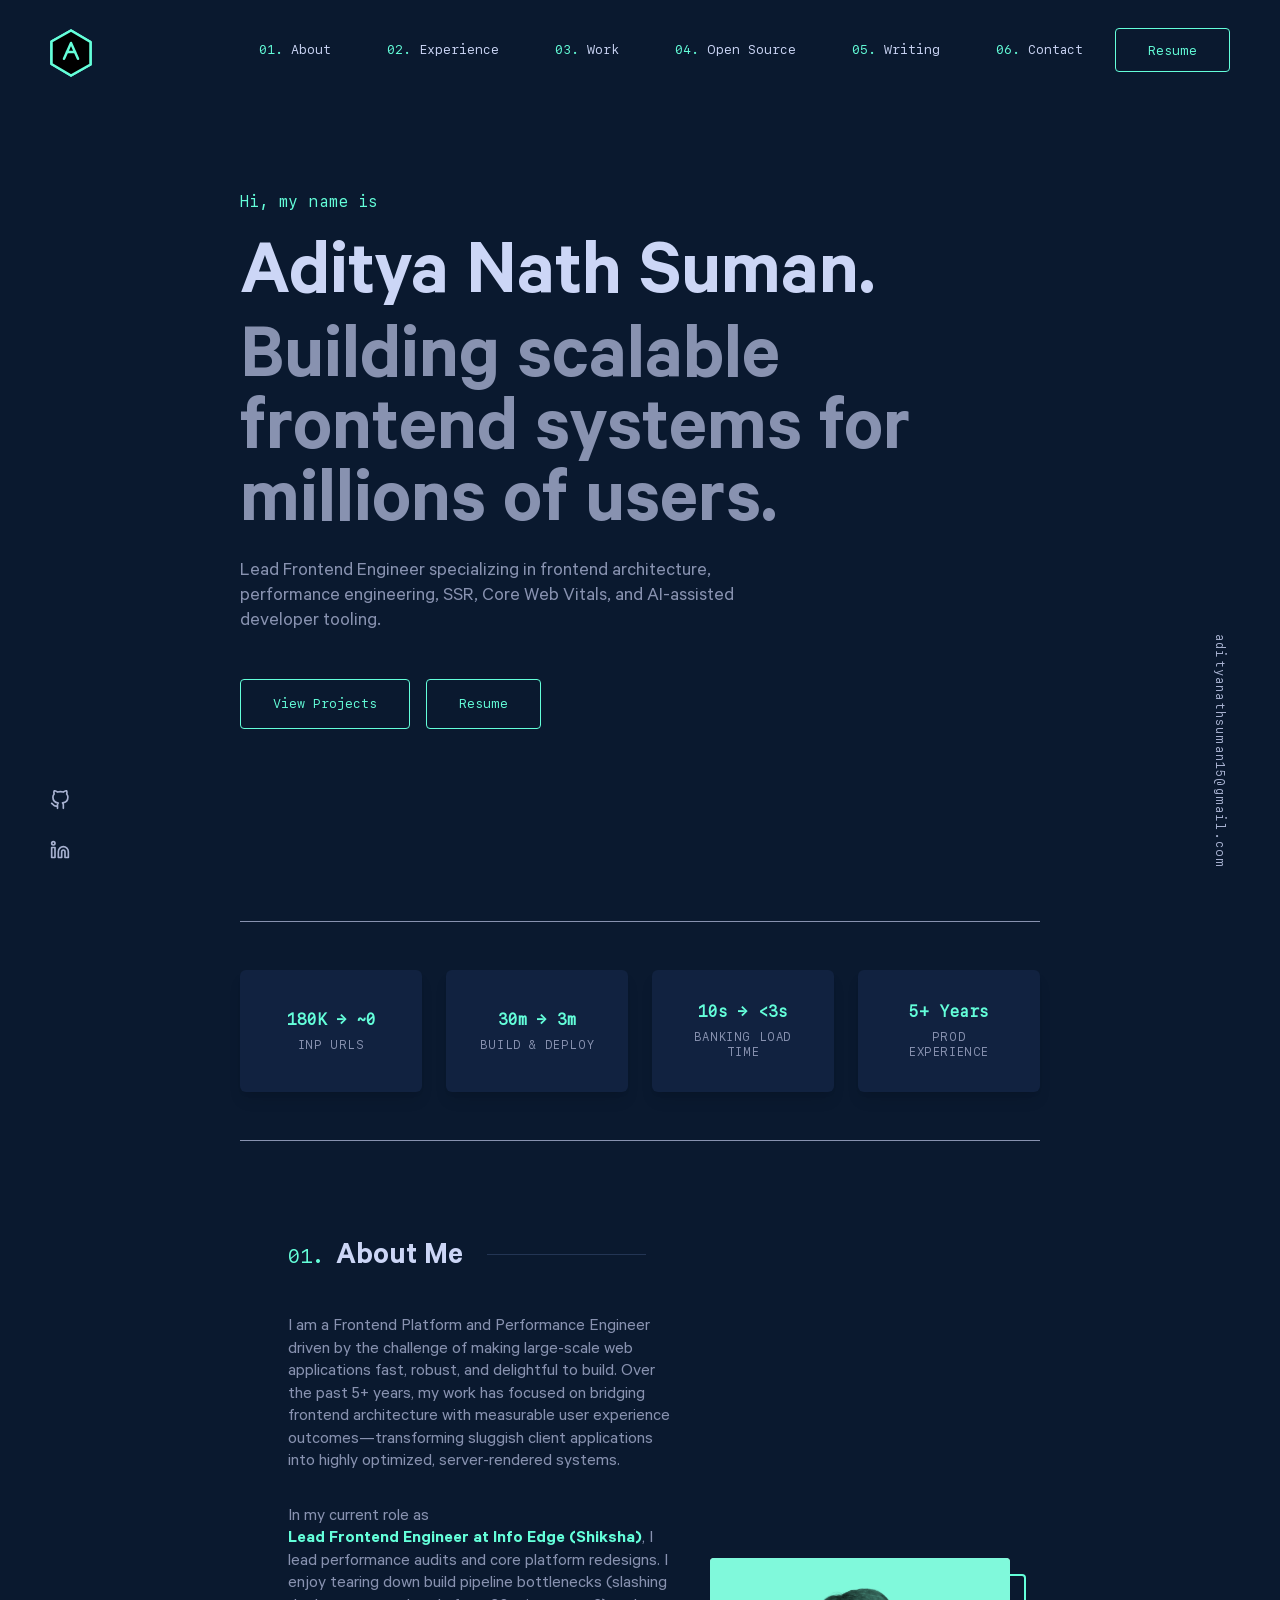
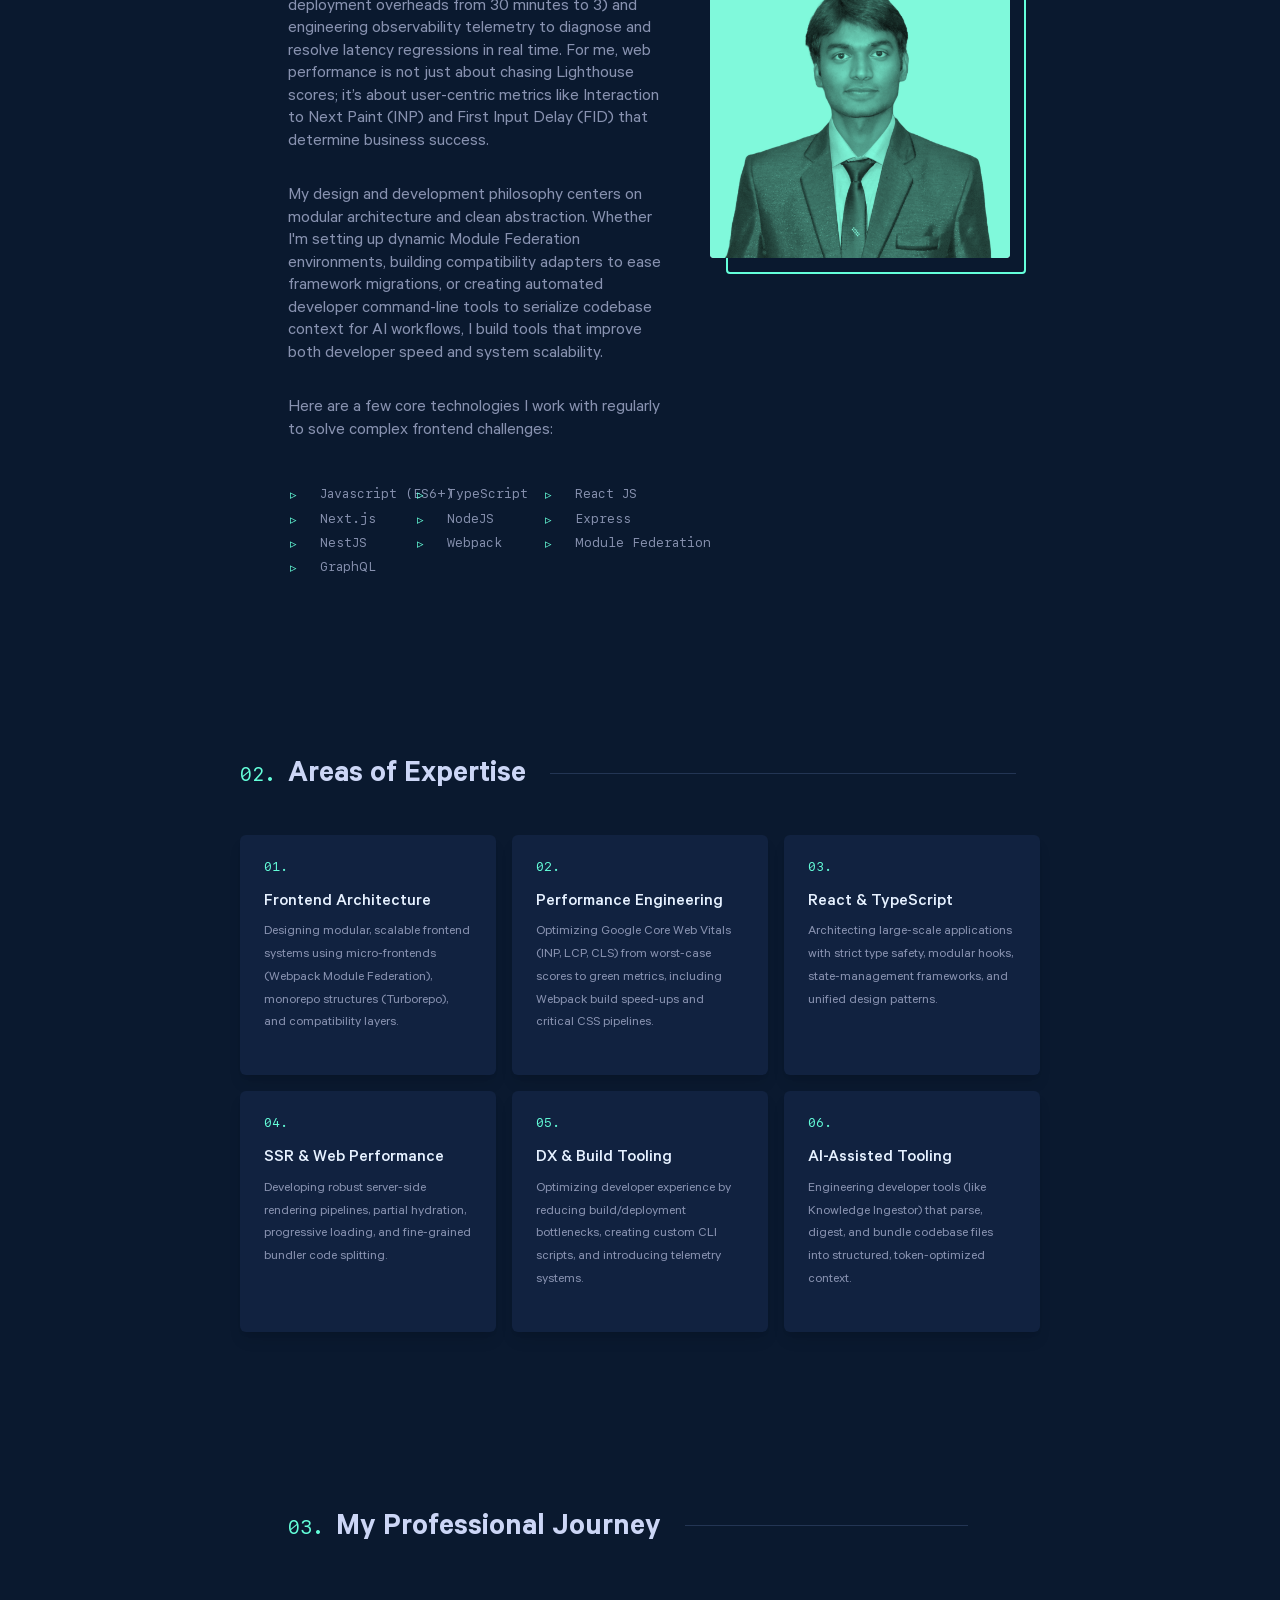
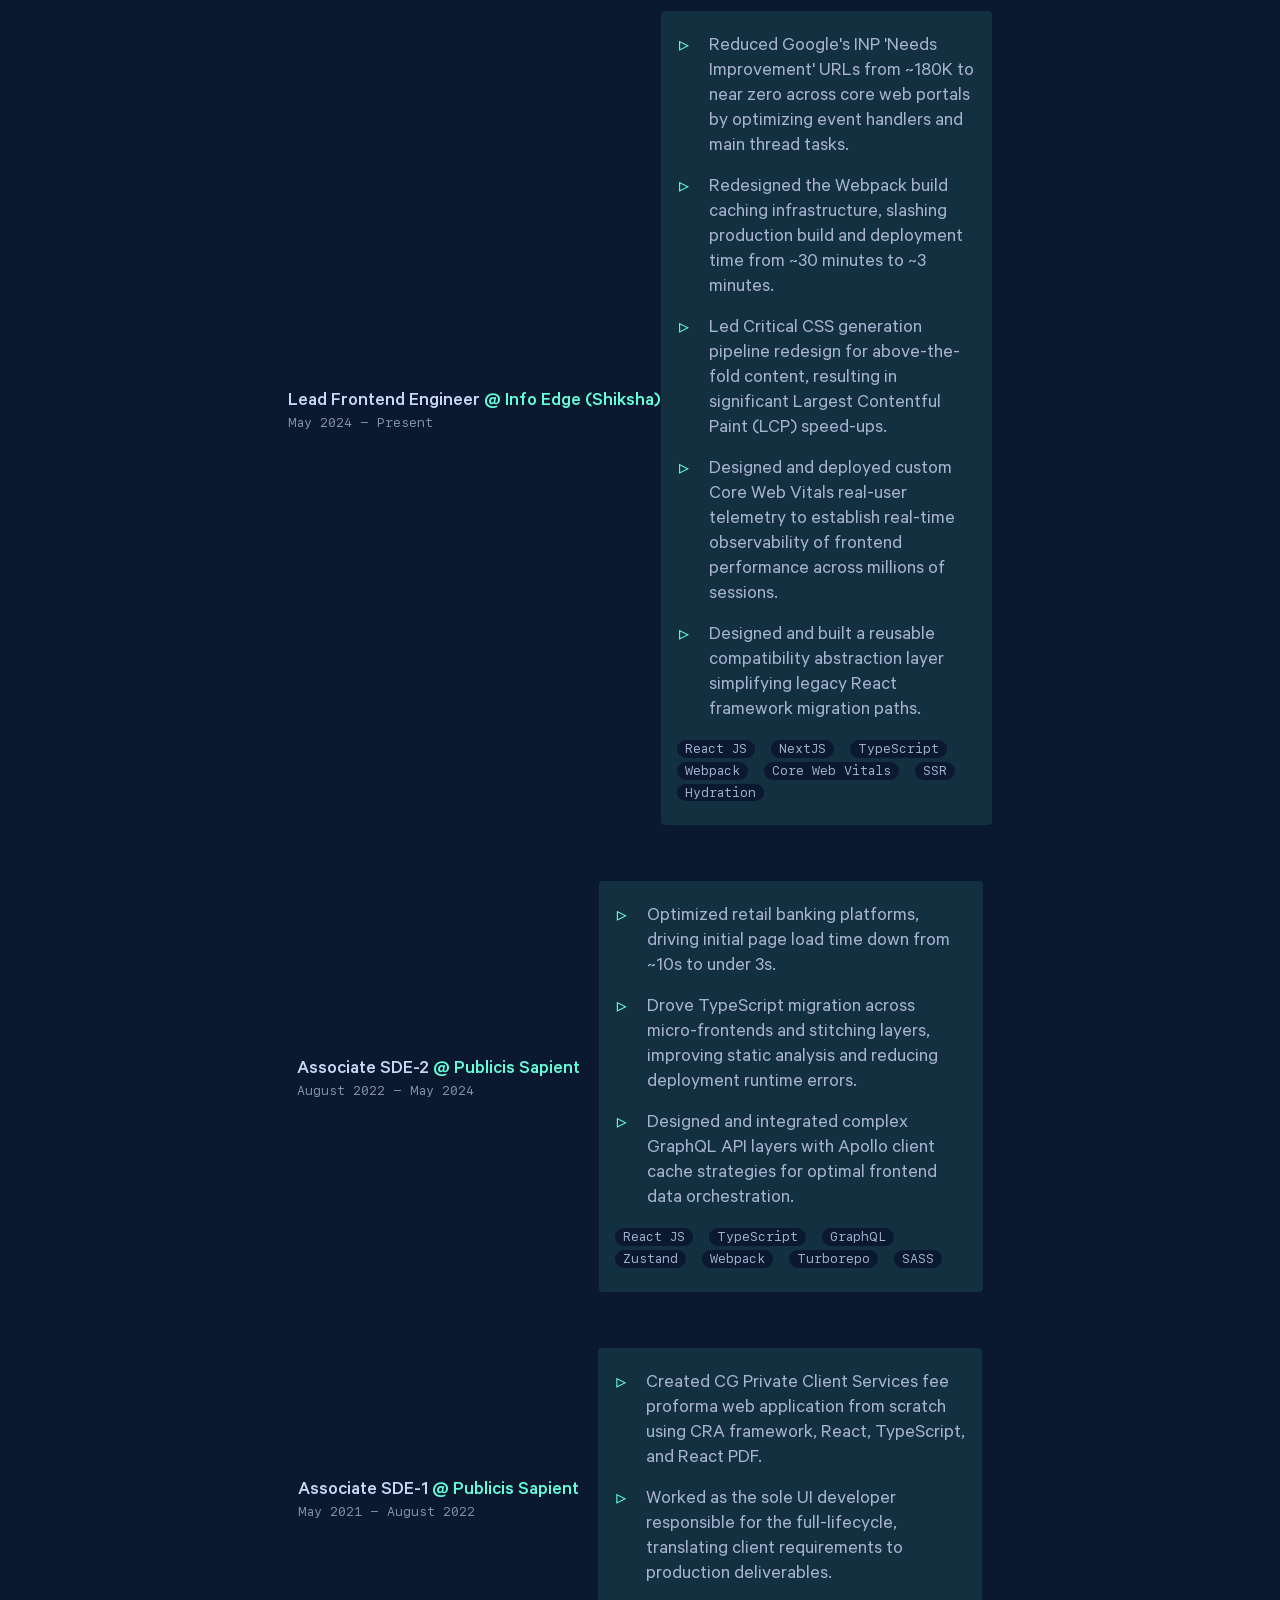
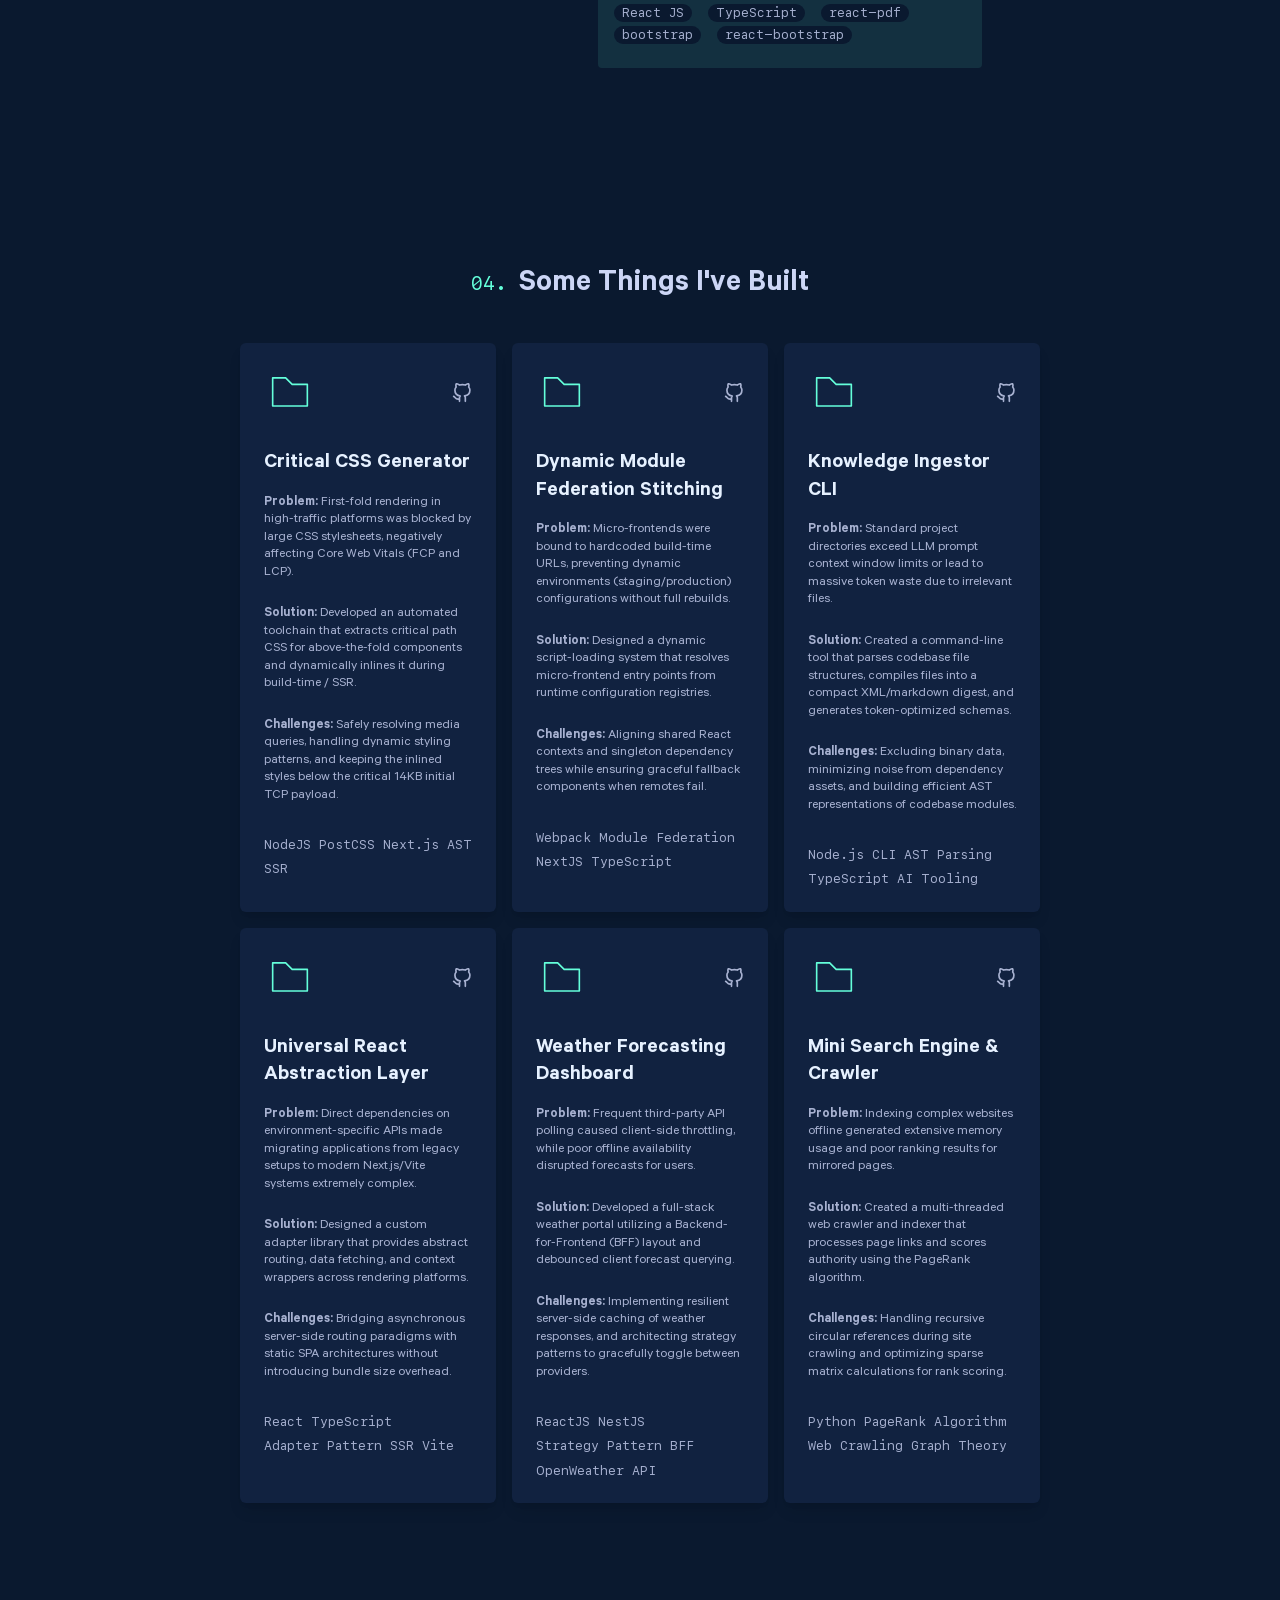
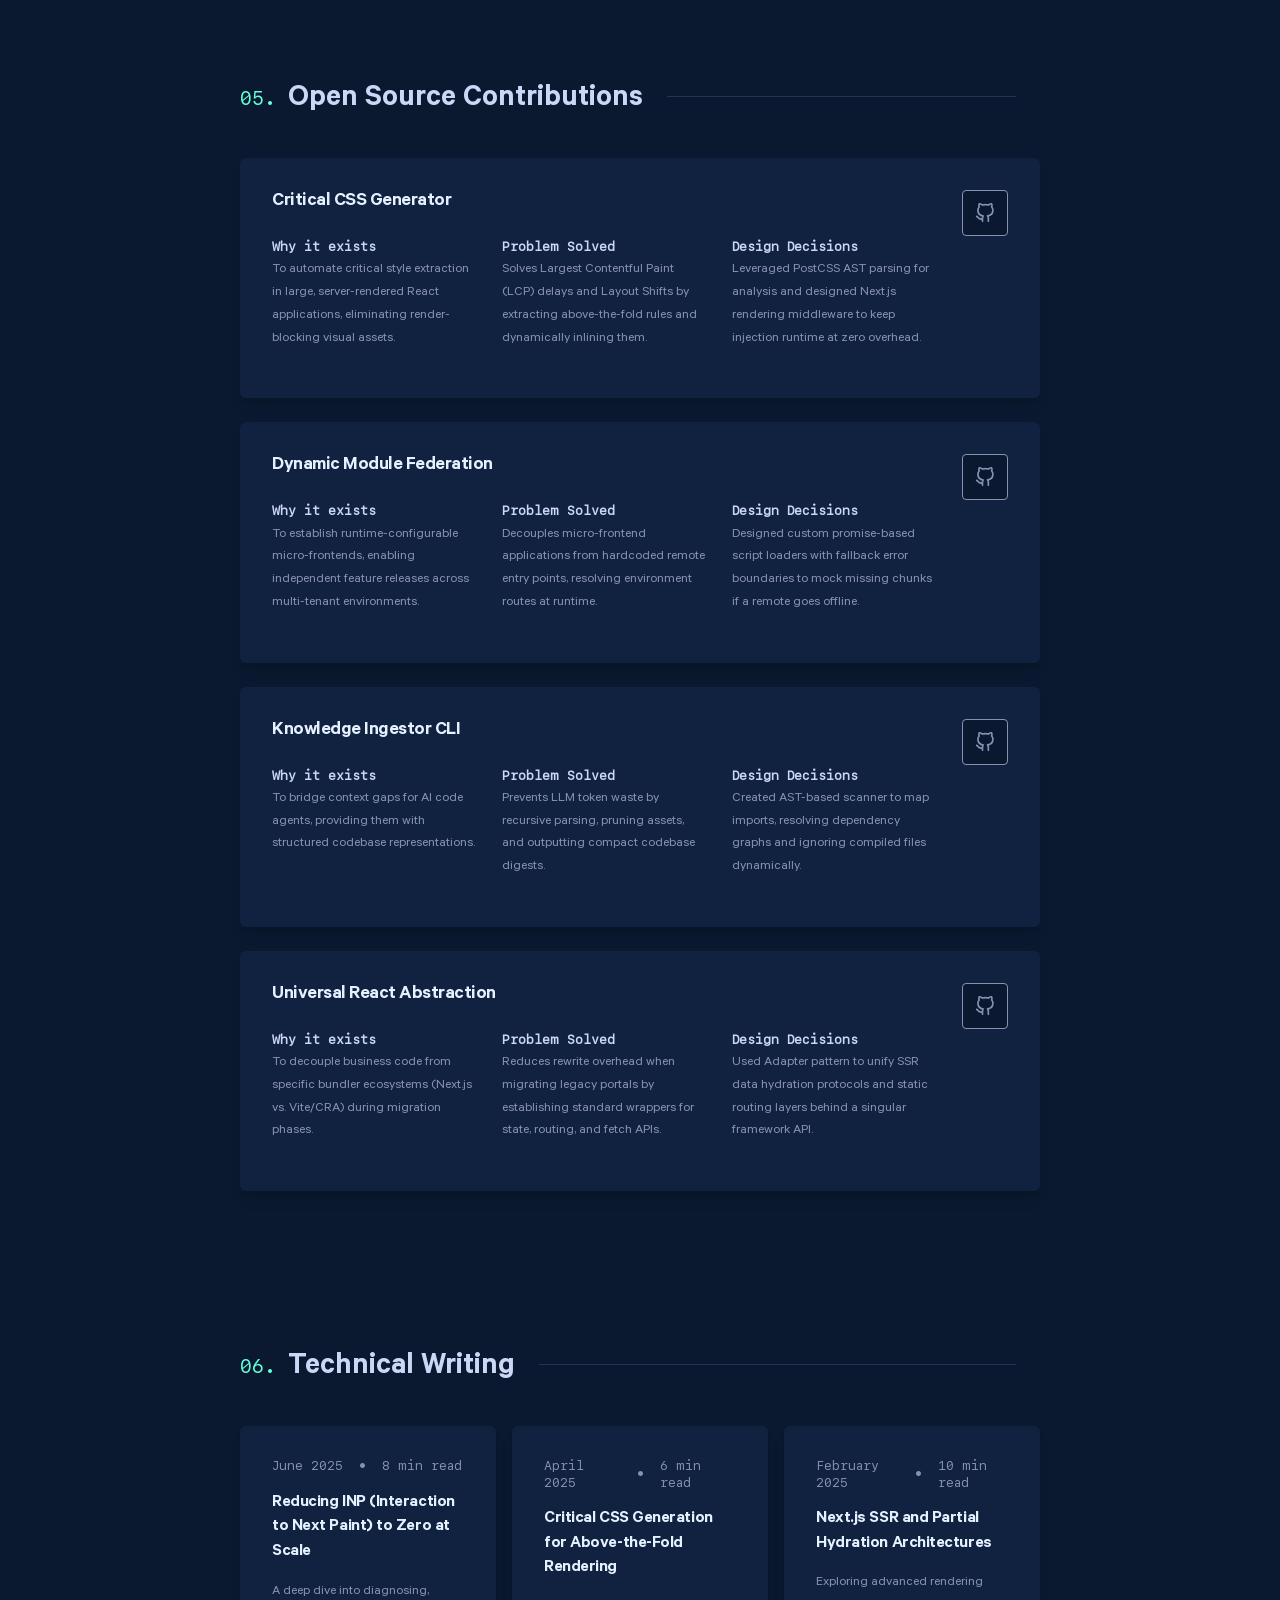
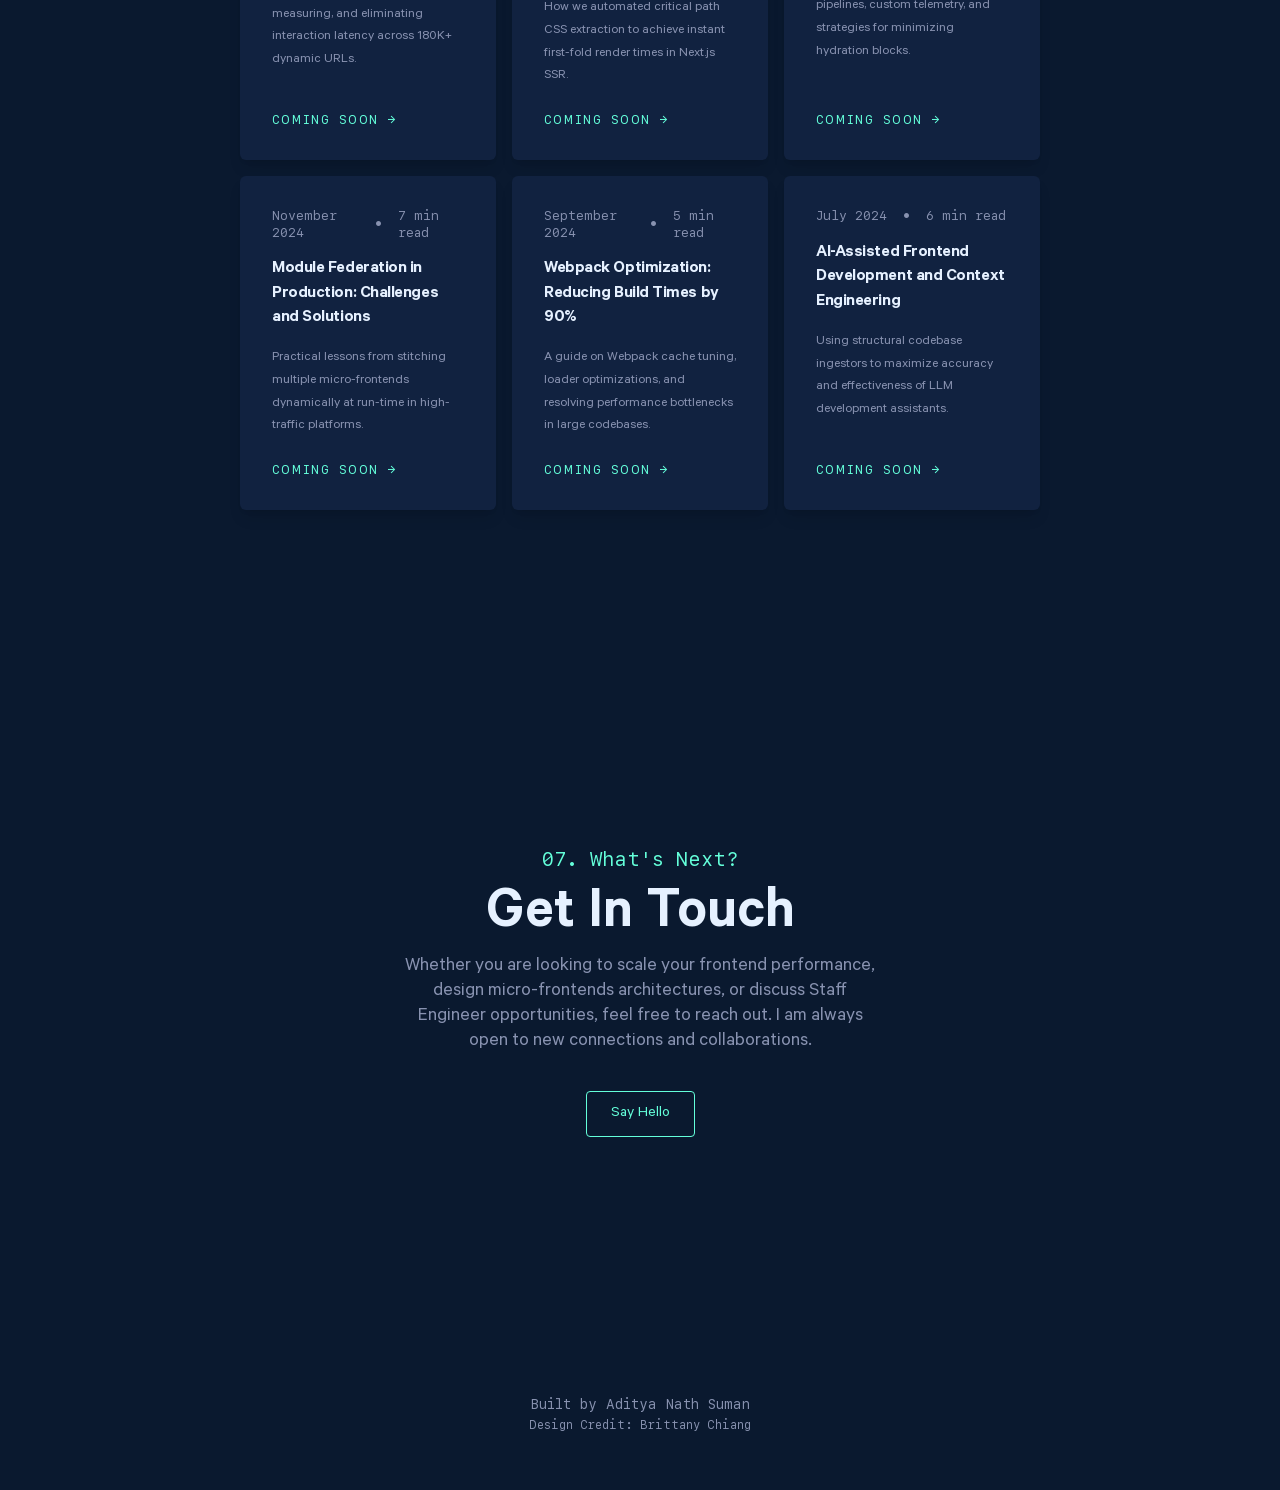
==== commit 83824042: "Deploy modernized portfolio to GitHub Pages" ====
--- a/index.html
+++ b/index.html
@@ -1 +1 @@
-<!DOCTYPE html><html lang="en"><head><meta charSet="utf-8"/><meta name="viewport" content="width=device-width, initial-scale=1"/><link rel="stylesheet" href="/_next/static/css/22c162a0b481621b.css" data-precedence="next"/><link rel="stylesheet" href="/_next/static/css/af4ba90439cad60e.css" data-precedence="next"/><link rel="preload" as="script" fetchPriority="low" href="/_next/static/chunks/webpack-3f89859dacbfb25b.js"/><script src="/_next/static/chunks/fd9d1056-70a2e1238a66c14e.js" async=""></script><script src="/_next/static/chunks/23-ae7a9ee41bcada11.js" async=""></script><script src="/_next/static/chunks/main-app-dce882ef6ccf4980.js" async=""></script><script src="/_next/static/chunks/173-2ee4b38290220171.js" async=""></script><script src="/_next/static/chunks/app/page-78d659efbcee3e03.js" async=""></script><script src="/_next/static/chunks/app/layout-782168aac4811cc2.js" async=""></script><title>Aditya Nath Suman</title><meta name="description" content="one of the best frontend developers"/><link rel="icon" href="/favicon.ico" type="image/x-icon" sizes="16x16"/><script src="/_next/static/chunks/polyfills-78c92fac7aa8fdd8.js" noModule=""></script></head><body class=""><header class="transition-all px-6 lg:px-[50px] h-[100px] w-full flex items-center"><nav class="flex justify-between h-tab flex-1 font-mono items-center"><div class=""><a href="/" class="flex z-1 relative h-tab aspect-square text-green"><div class="absolute -z-1"><svg id="hex" xmlns="http://www.w3.org/2000/svg" role="img" viewBox="0 0 84 96" width="100%"><title>Hexagon</title><g transform="translate(3,3)"><polygon stroke="currentColor" stroke-width="5" stroke-linecap="round" stroke-linejoin="round" points="39 0 0 22 0 67 39 90 78 68 78 23" fill="currentColor"></polygon></g></svg></div><div class="z-1 hover:-translate-x-2.5 hover:-translate-y-2.5 fz-transition "><svg id="logo" xmlns="http://www.w3.org/2000/svg" role="img" viewBox="0 0 84 96" width="100%"><title>Logo</title><g transform="translate(3,3)"><polygon id="Shape" stroke="currentColor" stroke-width="5" stroke-linecap="round" stroke-linejoin="round" points="39 0 0 22 0 67 39 90 78 68 78 23"></polygon></g><g transform="translate(3,3)" stroke="currentColor" stroke-width="5" stroke-linecap="round"><polygon stroke-linejoin="round" points="31,43 39,25 47,43"></polygon><line x1="25" y1="56.5" x2="31" y2="43"></line><line x1="47" y1="43" x2="53" y2="56.5"></line></g></svg></div></a></div><div class="hidden lg:flex gap-8 items-center text-xs h-full"><ol class="flex flex-col lg:flex-row list-zero list-outside gap-6 lg:gap-14 "><li class="flex flex-col md:flex-row md:gap-2 items-center text-xs font-mono"><div class="text-green ">0<!-- -->1<!-- -->.</div><a href="#about" class="hover:text-green text-lg md:text-xs">About</a></li><li class="flex flex-col md:flex-row md:gap-2 items-center text-xs font-mono"><div class="text-green ">0<!-- -->2<!-- -->.</div><a href="#experience" class="hover:text-green text-lg md:text-xs">Experience</a></li><li class="flex flex-col md:flex-row md:gap-2 items-center text-xs font-mono"><div class="text-green ">0<!-- -->3<!-- -->.</div><a href="#work" class="hover:text-green text-lg md:text-xs">Work</a></li><li class="flex flex-col md:flex-row md:gap-2 items-center text-xs font-mono"><div class="text-green ">0<!-- -->4<!-- -->.</div><a href="#contact" class="hover:text-green text-lg md:text-xs">Contact</a></li></ol><button class="flex items-center text-green border-green border-1px rounded-1.5 px-12 md:px-8 py-3 pt-3.5 fz-transition hover:fz-shadow hover:fz-translate leading-4">Resume</button></div><div class="block lg:hidden"><button class="text-green max-h-full w-[42px] aspect-square"><svg width="100%" height="100%" viewBox="0 0 24 24" fill="none" xmlns="http://www.w3.org/2000/svg"> <g id="SVGRepo_bgCarrier" stroke-width="0"></g><g id="SVGRepo_tracerCarrier" stroke-linecap="round" stroke-linejoin="round"></g><g id="SVGRepo_iconCarrier"><path d="M4 6H20M4 12H20M4 18H20" stroke="currentColor" stroke-width="2" stroke-linecap="round" stroke-linejoin="round"></path></g></svg></button></div><dialog class="bg-transparent relative m-0 h-screen max-h-none max-w-none w-screen modal-dialog"><div class="flex justify-end"><div class="bg-navy-light relative flex flex-col "><div class="absolute w-full flex justify-end pr-5 pt-6"><button autofocus="" class="text-green top-7 right-5 z-11"><svg width="42px" height="42px" viewBox="0 0 24 24" fill="none" xmlns="http://www.w3.org/2000/svg"><g id="SVGRepo_bgCarrier" stroke-width="0"></g><g id="SVGRepo_tracerCarrier" stroke-linecap="round" stroke-linejoin="round"></g><g id="SVGRepo_iconCarrier"><g id="Menu / Close_MD"><path id="Vector" d="M18 18L12 12M12 12L6 6M12 12L18 6M12 12L6 18" stroke="currentColor" stroke-width="2" stroke-linecap="round" stroke-linejoin="round"></path></g></g></svg></button></div><div class="flex-1"><div class="flex flex-wrap content-center px-10 h-screen"><nav class="flex gap-16 flex-col px-20 text-slate-light items-center"><ol class="flex flex-col lg:flex-row list-zero list-outside gap-6 lg:gap-14 "><li class="flex flex-col md:flex-row md:gap-2 items-center text-xs font-mono"><div class="text-green ">0<!-- -->1<!-- -->.</div><a href="#about" class="hover:text-green text-lg md:text-xs">About</a></li><li class="flex flex-col md:flex-row md:gap-2 items-center text-xs font-mono"><div class="text-green ">0<!-- -->2<!-- -->.</div><a href="#experience" class="hover:text-green text-lg md:text-xs">Experience</a></li><li class="flex flex-col md:flex-row md:gap-2 items-center text-xs font-mono"><div class="text-green ">0<!-- -->3<!-- -->.</div><a href="#work" class="hover:text-green text-lg md:text-xs">Work</a></li><li class="flex flex-col md:flex-row md:gap-2 items-center text-xs font-mono"><div class="text-green ">0<!-- -->4<!-- -->.</div><a href="#contact" class="hover:text-green text-lg md:text-xs">Contact</a></li></ol><button class="flex items-center text-green border-green border-1px rounded-1.5 px-12 md:px-8 py-3 pt-3.5 fz-transition hover:fz-shadow hover:fz-translate leading-4">Resume</button></nav></div></div></div></div></dialog></nav></header><div class="hidden md:block fixed left-10 bottom-0 text-slate-light" aria-orientation="vertical"><ul class="flex flex-col after:fz-sidebar-line after:mt-5"><li><a href="https://github.com/aditya-n-suman" class="p-2.5 inline-block hover:-translate-y-2.5 hover:text-green fz-transition"><svg xmlns="http://www.w3.org/2000/svg" role="img" viewBox="0 0 24 24" fill="none" stroke="currentColor" stroke-width="2" stroke-linecap="round" stroke-linejoin="round" height="20px" width="20px" class="feather feather-github"><title>GitHub</title><path d="M9 19c-5 1.5-5-2.5-7-3m14 6v-3.87a3.37 3.37 0 0 0-.94-2.61c3.14-.35 6.44-1.54 6.44-7A5.44 5.44 0 0 0 20 4.77 5.07 5.07 0 0 0 19.91 1S18.73.65 16 2.48a13.38 13.38 0 0 0-7 0C6.27.65 5.09 1 5.09 1A5.07 5.07 0 0 0 5 4.77a5.44 5.44 0 0 0-1.5 3.78c0 5.42 3.3 6.61 6.44 7A3.37 3.37 0 0 0 9 18.13V22"></path></svg></a></li><li><a href="https://coffeemug.ai/contact/aditya-nath-suman/" class="p-2.5 inline-block hover:-translate-y-2.5 hover:text-green fz-transition"><svg version="1.1" xmlns="http://www.w3.org/2000/svg" viewBox="0 0 142 142" fill="currentColor" role="img" height="20px" width="20px"><title>Coffeemug ai</title><path d="M0 0 C0.495 0.680625 0.99 1.36125 1.5 2.0625 C7.45481117 9.05940312 13.7350357 13.07201651 21.92260742 17.01660156 C35.31105508 23.48203645 45.1088482 30.61488093 52 44 C52.41636719 44.78632812 52.83273438 45.57265625 53.26171875 46.3828125 C57.78349932 56.50525461 57.92700073 70.56378568 54.4375 81.0625 C53.31640625 83.55859375 53.31640625 83.55859375 52 86 C51.51402344 86.91910156 51.02804688 87.83820313 50.52734375 88.78515625 C42.58204317 102.44055465 30.12636884 110.53166077 15.1875 114.9375 C-2.23799196 118.6831665 -18.86012032 115.26470249 -34 106 C-45.69441806 97.14502763 -52.72348558 86.81344351 -55.75 72.4375 C-56.86369332 57.12421691 -53.89573533 44.53640761 -43.89453125 32.45703125 C-37.70539233 25.91735703 -30.7068988 21.92707948 -22.796875 17.80859375 C-22.04857422 17.41736328 -21.30027344 17.02613281 -20.52929688 16.62304688 C-19.04552978 15.85128456 -17.55741597 15.08780386 -16.06445312 14.33398438 C-10.4595127 11.44596234 -4.97887915 8.23430013 -1.625 2.6875 C-1.08875 1.800625 -0.5525 0.91375 0 0 Z M-34.875 39.75 C-41.60855029 48.18312428 -44.42428419 57.23861021 -44 68 C-42.3701465 80.61972284 -36.05410219 89.15396528 -26.375 97.0625 C-21.68031068 100.52550277 -16.54561063 102.32081666 -11 104 C-10.36320312 104.19335938 -9.72640625 104.38671875 -9.0703125 104.5859375 C2.71785212 106.94357042 15.79489208 104.59969111 25.9375 98.1875 C27.31816653 97.15967047 28.67423453 96.09773381 30 95 C30.62390625 94.48695312 31.2478125 93.97390625 31.890625 93.4453125 C39.65372596 86.39101641 43.69165713 77.54174974 44.87890625 67.19921875 C45.29399164 56.23293066 41.32336269 45.73007196 33.83984375 37.65625 C23.10316817 27.99096243 10.14543911 23.97313716 -4.140625 24.62109375 C-15.86642724 25.77231118 -26.74457546 31.18056765 -34.875 39.75 Z " transform="translate(57,25)"></path><path d="M0 0 C0.99 0.66 1.98 1.32 3 2 C3 2.66 3 3.32 3 4 C3.57878906 4.27070312 4.15757813 4.54140625 4.75390625 4.8203125 C7.00420561 6.00220886 8.89749626 7.36359608 10.9375 8.875 C22.44099553 16.54399702 35.54070848 17.59539102 48.875 15 C50.25337077 14.68089165 51.63005487 14.35353423 53 14 C49.24195785 17.92886224 49.24195785 17.92886224 45.7409668 18.12939453 C44.81968994 18.13052246 43.89841309 18.13165039 42.94921875 18.1328125 C41.43618164 18.13474609 41.43618164 18.13474609 39.89257812 18.13671875 C38.83490234 18.13285156 37.77722656 18.12898438 36.6875 18.125 C35.64142578 18.12886719 34.59535156 18.13273437 33.51757812 18.13671875 C31.99874023 18.13478516 31.99874023 18.13478516 30.44921875 18.1328125 C29.06222778 18.13112061 29.06222778 18.13112061 27.6472168 18.12939453 C25 18 25 18 22.30395508 17.40966797 C19.90286726 16.72990311 19.90286726 16.72990311 17.6875 18.3125 C17.130625 18.869375 16.57375 19.42625 16 20 C16 20.66 16 21.32 16 22 C16.78375 22.309375 17.5675 22.61875 18.375 22.9375 C21 24 21 24 23 25 C25.32416296 25.08586809 27.65083307 25.10711043 29.9765625 25.09765625 C30.66181 25.0962413 31.3470575 25.09482635 32.05307007 25.09336853 C34.24375761 25.08776675 36.4343433 25.07521406 38.625 25.0625 C40.10937352 25.05748522 41.59374865 25.05292228 43.078125 25.04882812 C46.71878315 25.03779677 50.35938164 25.02053099 54 25 C46.32765341 30.11489773 33.64614789 28.73178373 24.71484375 27.57421875 C14.48835469 25.3307225 4.13120638 20.75768619 -3 13 C-0.525 13.99 -0.525 13.99 2 15 C4.264384 12.30844799 4.264384 12.30844799 3.75 9.9375 C3.07467282 7.80523025 3.07467282 7.80523025 1 6 C0.60235737 4.01178687 0.26224651 2.01055661 0 0 Z " transform="translate(21,113)"></path><path d="M0 0 C3 1.1875 3 1.1875 5 3.1875 C5.4667512 6.76592586 5.40228636 8.55993328 3.4375 11.625 C1 13.1875 1 13.1875 -2.625 13.0625 C-6 12.1875 -6 12.1875 -8 10.1875 C-8.56617647 3.95955882 -8.56617647 3.95955882 -6.625 1.3125 C-3.39933444 -0.92065308 -3.39933444 -0.92065308 0 0 Z " transform="translate(59,2.8125)"></path><path d="M0 0 C0.66 0 1.32 0 2 0 C-1.66142421 10.435059 -11.08985196 17.29965838 -20.53125 22.35546875 C-26.46559365 25.17813545 -26.46559365 25.17813545 -30 24 C-29.28972656 23.65066406 -28.57945313 23.30132812 -27.84765625 22.94140625 C-26.46900391 22.25884766 -26.46900391 22.25884766 -25.0625 21.5625 C-24.14597656 21.11003906 -23.22945313 20.65757812 -22.28515625 20.19140625 C-20.09471096 19.19474606 -20.09471096 19.19474606 -19 18 C-19.66 17.34 -20.32 16.68 -21 16 C-20.9375 14.0625 -20.9375 14.0625 -20 12 C-17.4375 10.25 -17.4375 10.25 -15 9 C-14.67 9.66 -14.34 10.32 -14 11 C-14.33 11.66 -14.66 12.32 -15 13 C-14.01 12.67 -13.02 12.34 -12 12 C-11.34 12.33 -10.68 12.66 -10 13 C-10.33 11.68 -10.66 10.36 -11 9 C-9.02 9 -7.04 9 -5 9 C-5.33 8.01 -5.66 7.02 -6 6 C-4.68 5.67 -3.36 5.34 -2 5 C-2 4.01 -2 3.02 -2 2 C-1.34 2 -0.68 2 0 2 C0 1.34 0 0.68 0 0 Z " transform="translate(105,113)"></path><path d="M0 0 C6.42224555 -0.37777915 6.42224555 -0.37777915 9.28393555 1.4934082 C12.79733481 3.44227893 15.26797079 3.34237073 19.26953125 3.29296875 C19.95053391 3.28872391 20.63153656 3.28447906 21.33317566 3.28010559 C23.49336459 3.2634061 25.65259642 3.22577312 27.8125 3.1875 C29.28318958 3.17244174 30.75389389 3.15875534 32.22460938 3.14648438 C35.81671357 3.11353214 39.40826326 3.06181173 43 3 C35.33974706 8.1068353 22.28499096 6.88274252 13.3984375 5.3984375 C8.76758217 4.26083284 4.40605094 2.82264697 0 1 C0 0.67 0 0.34 0 0 Z " transform="translate(32,135)"></path><path d="M0 0 C0.515625 0.70125 1.03125 1.4025 1.5625 2.125 C4.41939716 5.49467357 7.58871997 8.21156604 11 11 C9 12 9 12 5 12 C2.75324658 10.55713083 0.98682015 8.80620014 -1 7 C-1.33 7.99 -1.66 8.98 -2 10 C-2.99 9.01 -3.98 8.02 -5 7 C-3.35 4.69 -1.7 2.38 0 0 Z " transform="translate(57,25)"></path><path d="M0 0 C0.33 0.66 0.66 1.32 1 2 C0.2578125 3.70703125 0.2578125 3.70703125 -0.875 5.8125 C-5.22530533 15.22305633 -4.38636292 25.1587182 -2 35 C-3.48828125 33.73046875 -3.48828125 33.73046875 -5 32 C-5.1875 28.3125 -5.1875 28.3125 -5 25 C-5.66 25 -6.32 25 -7 25 C-7.33630214 18.11203396 -7.14614419 13.16644262 -4 7 C-3.62691369 5.67723944 -3.26953585 4.34767923 -3 3 C-2.34 3 -1.68 3 -1 3 C-0.67 2.01 -0.34 1.02 0 0 Z " transform="translate(18,69)"></path><path d="M0 0 C1.65 0.33 3.3 0.66 5 1 C5.6875 3.3125 5.6875 3.3125 6 6 C4.8125 7.8125 4.8125 7.8125 3 9 C1.68 9 0.36 9 -1 9 C-1.80967438 6.08517222 -2.21845993 4.53886783 -1.0625 1.6875 C-0.711875 1.130625 -0.36125 0.57375 0 0 Z " transform="translate(95,57)"></path><path d="M0 0 C0.556875 0.268125 1.11375 0.53625 1.6875 0.8125 C2.0175 2.4625 2.3475 4.1125 2.6875 5.8125 C1.3675 5.8125 0.0475 5.8125 -1.3125 5.8125 C-1.9725 7.1325 -2.6325 8.4525 -3.3125 9.8125 C-6.3125 8.8125 -6.3125 8.8125 -7.3125 7.0625 C-7.3125 4.8125 -7.3125 4.8125 -5.125 2 C-2.3125 -0.1875 -2.3125 -0.1875 0 0 Z " transform="translate(60.3125,5.1875)"></path><path d="M0 0 C8.25 0.33 16.5 0.66 25 1 C25 1.66 25 2.32 25 3 C23.70707031 2.95359375 22.41414063 2.9071875 21.08203125 2.859375 C10.5683486 2.6002777 1.85826284 2.97034512 -8 7 C-8 6.34 -8 5.68 -8 5 C-6.865625 4.54625 -5.73125 4.0925 -4.5625 3.625 C-0.95278308 2.42904194 -0.95278308 2.42904194 0 0 Z " transform="translate(44,48)"></path><path d="M0 0 C2.31 0 4.62 0 7 0 C5.7260411 2.03833424 4.38938077 4.03852126 3 6 C2.34 6 1.68 6 1 6 C1 6.99 1 7.98 1 9 C1.66 9.33 2.32 9.66 3 10 C2.01 10 1.02 10 0 10 C-1 9 -1 9 -1.125 5.5625 C-1 2 -1 2 0 0 Z " transform="translate(52,4)"></path><path d="M0 0 C3.34564616 5.37169484 2.47636093 11.91776847 2 18 C1.26624318 20.68478651 0.3879776 22.5710392 -1 25 C-1.66 25 -2.32 25 -3 25 C-2.7834375 24.03320312 -2.566875 23.06640625 -2.34375 22.0703125 C-0.73304599 14.62930021 0.48669389 7.66092242 0 0 Z " transform="translate(101,81)"></path><path d="M0 0 C0.66 0.99 1.32 1.98 2 3 C1.34 4.32 0.68 5.64 0 7 C-0.33 6.34 -0.66 5.68 -1 5 C-1.55429688 5.30035156 -2.10859375 5.60070312 -2.6796875 5.91015625 C-3.40414062 6.29042969 -4.12859375 6.67070313 -4.875 7.0625 C-5.95394531 7.63677734 -5.95394531 7.63677734 -7.0546875 8.22265625 C-7.69664063 8.47917969 -8.33859375 8.73570313 -9 9 C-9.66 8.67 -10.32 8.34 -11 8 C-4.85714286 1.42857143 -4.85714286 1.42857143 0 0 Z " transform="translate(97,112)"></path><path d="M0 0 C0.66 0 1.32 0 2 0 C0.62815653 4.06498881 -1.22068459 6.67396561 -4.125 9.8125 C-4.84945312 10.60269531 -5.57390625 11.39289063 -6.3203125 12.20703125 C-6.87460938 12.79871094 -7.42890625 13.39039062 -8 14 C-8.33 12.68 -8.66 11.36 -9 10 C-7.68 9.67 -6.36 9.34 -5 9 C-5.33 8.01 -5.66 7.02 -6 6 C-4.68 5.67 -3.36 5.34 -2 5 C-2 4.01 -2 3.02 -2 2 C-1.34 2 -0.68 2 0 2 C0 1.34 0 0.68 0 0 Z " transform="translate(105,113)"></path><path d="M0 0 C2.6875 -0.3125 2.6875 -0.3125 6 0 C8.875 2.5 8.875 2.5 11 5 C10.34 5.66 9.68 6.32 9 7 C7.4972763 6.02501855 5.99788037 5.04490611 4.5 4.0625 C3.6646875 3.51722656 2.829375 2.97195312 1.96875 2.41015625 C1.3190625 1.94480469 0.669375 1.47945312 0 1 C0 0.67 0 0.34 0 0 Z " transform="translate(80,55)"></path><path d="M0 0 C1.60031344 3.20062687 0.03173691 5.72271806 -1 9 C-2.32 9.33 -3.64 9.66 -5 10 C-3.84414715 6.08788267 -2.64465038 3.1254959 0 0 Z " transform="translate(10,62)"></path><path d="M0 0 C1.485 0.99 1.485 0.99 3 2 C3 2.66 3 3.32 3 4 C3.9590625 4.433125 3.9590625 4.433125 4.9375 4.875 C7 6 7 6 8 8 C5.03 7.505 5.03 7.505 2 7 C1.34 4.69 0.68 2.38 0 0 Z " transform="translate(21,113)"></path><path d="M0 0 C0.33 1.32 0.66 2.64 1 4 C-1.375 5.5625 -1.375 5.5625 -4 7 C-4.66 6.67 -5.32 6.34 -6 6 C-4.02 4.02 -2.04 2.04 0 0 Z " transform="translate(92,114)"></path><path d="M0 0 C0.99 0 1.98 0 3 0 C3.99 2.97 4.98 5.94 6 9 C2.91910327 6.22719294 1.31224548 3.93673644 0 0 Z " transform="translate(6,110)"></path><path d="M0 0 C2 1.625 2 1.625 4 4 C4.25 7.25 4.25 7.25 4 10 C3.67 8.68 3.34 7.36 3 6 C2.34 6 1.68 6 1 6 C0.67 4.02 0.34 2.04 0 0 Z " transform="translate(99,75)"></path></svg></a></li><li><a href="https://www.linkedin.com/in/aditya-nath-suman/" class="p-2.5 inline-block hover:-translate-y-2.5 hover:text-green fz-transition"><svg xmlns="http://www.w3.org/2000/svg" role="img" viewBox="0 0 24 24" fill="none" stroke="currentColor" stroke-width="2" stroke-linecap="round" stroke-linejoin="round" height="20px" width="20px" class="feather feather-linkedin"><title>LinkedIn</title><path d="M16 8a6 6 0 0 1 6 6v7h-4v-7a2 2 0 0 0-2-2 2 2 0 0 0-2 2v7h-4v-7a6 6 0 0 1 6-6z"></path><rect x="2" y="9" width="4" height="12"></rect><circle cx="4" cy="4" r="2"></circle></svg></a></li></ul></div><div class="hidden md:block fixed right-10 bottom-0 w-10 text-slate-light" aria-orientation="vertical"><div class="flex flex-col items-center leading-4.5 after:fz-sidebar-line after:mt-8"><a href="mailto:adityanath.suman@gmail.com" class="fz-transition px-1.5 fz-vertical-rl text-xxs font-mono tracking-widest hover:text-green hover:-translate-y-1">adityanath.suman@gmail.com</a></div></div><div class="px-8 sm:px-10 md:px-36 lg:px-60 w-full"><main class="font-sans text-slate content"><section id="content" class="flex flex-col md:justify-center pt-25 md:pt-0"><h1 class="text-green text-md font-mono mb-6 md:mb-8">Hi, my name is</h1><div class="mb-4"><h2 class="big-heading font-extrabold mb-1 text-slate-lightest">Aditya Nath Suman.</h2><h3 class="big-heading font-extrabold mt-3">I build things for the web.</h3></div><p class="text-lg md:text-xl max-w-lg mb-11 leading-tight">I&#x27;m a software engineer specializing in building exceptional digital experiences. Currently, I&#x27; focused Digital Business Transformation for a leading American FinCorp at<!-- --> <span class="text-green text-nowrap">Publicis Sapient</span>.</p><button class="font-mono text-xs w-fit text-green border-green border-1px rounded-1.5 px-8 py-4 fz-transition hover:fz-shadow hover:fz-translate">Get in touch</button></section><section id="about" class="lg:px-12 md:py-25 w-full flex flex-col gap-10 min-h-screen items-center lg:flex-row"><div class="lg:w-3/5 text-lg md:text-xl "><div class="flex items-center mb-10  w-full"><h2 class="numbered-heading font-extrabold">About Me</h2><hr class="flex-1 border-t-0 h-[1px] bg-navy-lightest -translate-y-1 ml-2 md:mx-6"/></div><p class="">Welcome to my portfolio! I&#x27;m Aditya, a dedicated Frontend Developer with a strong emphasis on the React ecosystem. My journey in web development has equipped me with extensive experience in crafting applications using TypeScript, Next.js and TailwindCSS, where I focus on delivering outstanding user experiences through intuitive and interactive designs.</p><p class="">In addition to my frontend expertise, I possess a robust skill set in backend technologies, including Node.js, Express.js, and NestJS. This dual proficiency allows me to build comprehensive, full-stack solutions that are not only functional but also scalable and maintainable.</p><p class="">I have a deep appreciation for software design patterns, particularly the Modular Design Pattern, which I use to write clean, modular code that adapts well to changing requirements. I believe in continuous learning and enjoy working collaboratively to create innovative solutions. I invite you to explore my work and reach out — let&#x27;s collaborate to turn your vision into reality!</p><p class="">Here are a few technologies I&#x27;ve been working with recently:</p><ul class="grid grid-cols-2 lg:grid-cols-3 font-mono text-xxs md:text-xs"><li class="with-dot text-nowrap my-1">Javascript (ES6+)</li><li class="with-dot text-nowrap my-1">Typescript</li><li class="with-dot text-nowrap my-1">React JS</li><li class="with-dot text-nowrap my-1">NodeJS</li><li class="with-dot text-nowrap my-1">Express</li><li class="with-dot text-nowrap my-1">NestJS</li><li class="with-dot text-nowrap my-1">NextJS</li><li class="with-dot text-nowrap my-1">Webpack</li></ul></div><div class="lg:w-2/5 h-96"><div class="mt-10 profile-pic-container relative aspect-square h-75"><div class="img-container-child fz-transition absolute top-0 border-2 border-green rounded-1.5 h-75 aspect-square"></div><div class="img-container-child fz-transition"><img alt="picture of Aditya Nath Suman" loading="lazy" width="1080" height="1080" decoding="async" data-nimg="1" class="rounded-1.5 absolute hover:z-1 object-cover" style="color:transparent" srcSet="/_next/image?url=%2F_next%2Fstatic%2Fmedia%2Fme.e36ceeb7.jpeg&amp;w=1080&amp;q=75 1x, /_next/image?url=%2F_next%2Fstatic%2Fmedia%2Fme.e36ceeb7.jpeg&amp;w=3840&amp;q=75 2x" src="/_next/image?url=%2F_next%2Fstatic%2Fmedia%2Fme.e36ceeb7.jpeg&amp;w=3840&amp;q=75"/><div class="absolute top-0 rounded-1.5 mix-blend-multiply bg-green opacity-80 h-75 aspect-square hover:hidden "></div></div></div></div></section><section id="experience" class="lg:px-12 md:py-25 w-full mx-auto"><div class="flex items-center mb-10  w-full"><h2 class="numbered-heading font-extrabold">My Professional Journey</h2><hr class="flex-1 border-t-0 h-[1px] bg-navy-lightest -translate-y-1 ml-2 md:mx-6"/></div><div class="text-lg md:text-xl"><p class="mb-8">I&#x27;ve been working with<!-- --> <strong>Publicis Sapient - leading Digital Business Transformation Partner</strong> <!-- -->since last 3 years, where I got to work with different client and on different projects of Finance Industry.</p><div class="flex flex-col gap-8"><div class="flex flex-wrap mt-6 justify-around"><div class="flex items-center"><div class=""><h3 class="font-semibold text-slate-lightest text-nowrap">Associate SDE L2<!-- --> <span class="text-green">@ <!-- -->Publicis Sapient</span></h3><p class="text-xs font-mono">August 2022<!-- --> - <!-- -->Present</p></div></div><div class="bg-green-tint bg-opacity-10 p-4 sm rounded-1.5 text-slate-light max-w-96"><ul class="flex flex-col gap-4 mb-4"><li class="experience-detail with-dot">created fee proforma web app from scratch using CRA framework.</li><li class="experience-detail with-dot">working as sole UI developer, I was responsible for complete lifecycle of the app, ranging from Client Requirements to End deliverable product, using industry best practices</li><li class="experience-detail with-dot">The app provided functionality to generate and download custom fee proforma in PDF format.</li></ul><ul class="flex flex-wrap gap-x-4 gap-y-1 text-xs leading-snug"><li class="font-mono bg-navy rounded-xl px-2">React JS</li><li class="font-mono bg-navy rounded-xl px-2">react-bootstrap</li><li class="font-mono bg-navy rounded-xl px-2">bootstrap</li><li class="font-mono bg-navy rounded-xl px-2">Typescript</li><li class="font-mono bg-navy rounded-xl px-2">react-pdf</li></ul></div></div><div class="flex flex-wrap mt-6 justify-around"><div class="flex items-center"><div class=""><h3 class="font-semibold text-slate-lightest text-nowrap">Associate SDE L1<!-- --> <span class="text-green">@ <!-- -->Publicis Sapient</span></h3><p class="text-xs font-mono">May 2021<!-- --> - <!-- -->August 2022</p></div></div><div class="bg-green-tint bg-opacity-10 p-4 sm rounded-1.5 text-slate-light max-w-96"><ul class="flex flex-col gap-4 mb-4"><li class="experience-detail with-dot">created fee proforma web app from scratch using CRA framework.</li><li class="experience-detail with-dot">working as sole UI developer, I was responsible for complete lifecycle of the app, ranging from Client Requirements to End deliverable product, using industry best practices</li><li class="experience-detail with-dot">The app provided functionality to generate and download custom fee proforma in PDF format.</li></ul><ul class="flex flex-wrap gap-x-4 gap-y-1 text-xs leading-snug"><li class="font-mono bg-navy rounded-xl px-2">React JS</li><li class="font-mono bg-navy rounded-xl px-2">react-bootstrap</li><li class="font-mono bg-navy rounded-xl px-2">bootstrap</li><li class="font-mono bg-navy rounded-xl px-2">Typescript</li><li class="font-mono bg-navy rounded-xl px-2">react-pdf</li></ul></div></div></div></div></section><section id="work" class="py-25"><div class="flex items-center mb-10  w-fit mx-auto"><h2 class="numbered-heading font-extrabold">Some Things I&#x27;ve Built</h2></div><div class="text-lg md:text-xl grid md:grid-cols-2 lg:grid-cols-3 gap-4"><div class="p-6 relative shadow-lg bg-navy-light rounded-md text-slate-light hover:-translate-y-3 fz-transition"><div class="flex items-center text-green justify-between mb-8"><svg height="52" viewBox="-4 -4 24.00 24.00" fill="none" xmlns="http://www.w3.org/2000/svg"><g id="SVGRepo_bgCarrier" stroke-width="1"></g><g id="SVGRepo_tracerCarrier" stroke-linecap="round" stroke-linejoin="round" stroke="currentColor" stroke-width="0.75"><path d="M0 1H6L9 4H16V14H0V1Z" fill="none"></path></g></svg><div class="flex gap-3 items-center text-slate-light"><a href="https://github.com/aditya-n-suman/weather-prediction-be" class="z-2" target="_blank"><svg xmlns="http://www.w3.org/2000/svg" role="img" viewBox="0 0 24 24" fill="none" stroke="currentColor" stroke-width="2" stroke-linecap="round" stroke-linejoin="round" height="20" class="feather feather-github"><title>GitHub</title><path d="M9 19c-5 1.5-5-2.5-7-3m14 6v-3.87a3.37 3.37 0 0 0-.94-2.61c3.14-.35 6.44-1.54 6.44-7A5.44 5.44 0 0 0 20 4.77 5.07 5.07 0 0 0 19.91 1S18.73.65 16 2.48a13.38 13.38 0 0 0-7 0C6.27.65 5.09 1 5.09 1A5.07 5.07 0 0 0 5 4.77a5.44 5.44 0 0 0-1.5 3.78c0 5.42 3.3 6.61 6.44 7A3.37 3.37 0 0 0 9 18.13V22"></path></svg></a><svg class="" height="24" viewBox="0 0 24 24" fill="none" xmlns="http://www.w3.org/2000/svg"><g id="SVGRepo_iconCarrier"><g id="Interface / External_Link"><path id="Vector" d="M10.0002 5H8.2002C7.08009 5 6.51962 5 6.0918 5.21799C5.71547 5.40973 5.40973 5.71547 5.21799 6.0918C5 6.51962 5 7.08009 5 8.2002V15.8002C5 16.9203 5 17.4801 5.21799 17.9079C5.40973 18.2842 5.71547 18.5905 6.0918 18.7822C6.5192 19 7.07899 19 8.19691 19H15.8031C16.921 19 17.48 19 17.9074 18.7822C18.2837 18.5905 18.5905 18.2839 18.7822 17.9076C19 17.4802 19 16.921 19 15.8031V14M20 9V4M20 4H15M20 4L13 11" stroke="currentColor" stroke-width="1.5" stroke-linecap="round" stroke-linejoin="round"></path></g></g></svg></div></div><h3 class="text-white text-xxl font-extrabold"><a href="" rel="noopener noreferrer" target="_blank" class="project-link">Weather Forecast App</a></h3><p class="py-2 mb-1">A full-stack project to show weather forecast for the searched city using BFF and Strategy pattern to show suggestions for the day, Search uses Debouncing to save resources</p><div class="font-mono text-slate-light text-xxs md:text-xs flex flex-wrap gap-2 mb-4"><span class="">ReactJS, NestJS,  Strategy Pattern, BFF, OpenWeather API</span></div></div><div class="p-6 relative shadow-lg bg-navy-light rounded-md text-slate-light hover:-translate-y-3 fz-transition"><div class="flex items-center text-green justify-between mb-8"><svg height="52" viewBox="-4 -4 24.00 24.00" fill="none" xmlns="http://www.w3.org/2000/svg"><g id="SVGRepo_bgCarrier" stroke-width="1"></g><g id="SVGRepo_tracerCarrier" stroke-linecap="round" stroke-linejoin="round" stroke="currentColor" stroke-width="0.75"><path d="M0 1H6L9 4H16V14H0V1Z" fill="none"></path></g></svg><div class="flex gap-3 items-center text-slate-light"><a href="https://github.com/aditya-n-suman/portfolio-next" class="z-2" target="_blank"><svg xmlns="http://www.w3.org/2000/svg" role="img" viewBox="0 0 24 24" fill="none" stroke="currentColor" stroke-width="2" stroke-linecap="round" stroke-linejoin="round" height="20" class="feather feather-github"><title>GitHub</title><path d="M9 19c-5 1.5-5-2.5-7-3m14 6v-3.87a3.37 3.37 0 0 0-.94-2.61c3.14-.35 6.44-1.54 6.44-7A5.44 5.44 0 0 0 20 4.77 5.07 5.07 0 0 0 19.91 1S18.73.65 16 2.48a13.38 13.38 0 0 0-7 0C6.27.65 5.09 1 5.09 1A5.07 5.07 0 0 0 5 4.77a5.44 5.44 0 0 0-1.5 3.78c0 5.42 3.3 6.61 6.44 7A3.37 3.37 0 0 0 9 18.13V22"></path></svg></a><svg class="" height="24" viewBox="0 0 24 24" fill="none" xmlns="http://www.w3.org/2000/svg"><g id="SVGRepo_iconCarrier"><g id="Interface / External_Link"><path id="Vector" d="M10.0002 5H8.2002C7.08009 5 6.51962 5 6.0918 5.21799C5.71547 5.40973 5.40973 5.71547 5.21799 6.0918C5 6.51962 5 7.08009 5 8.2002V15.8002C5 16.9203 5 17.4801 5.21799 17.9079C5.40973 18.2842 5.71547 18.5905 6.0918 18.7822C6.5192 19 7.07899 19 8.19691 19H15.8031C16.921 19 17.48 19 17.9074 18.7822C18.2837 18.5905 18.5905 18.2839 18.7822 17.9076C19 17.4802 19 16.921 19 15.8031V14M20 9V4M20 4H15M20 4L13 11" stroke="currentColor" stroke-width="1.5" stroke-linecap="round" stroke-linejoin="round"></path></g></g></svg></div></div><h3 class="text-white text-xxl font-extrabold"><a href="https://aditya-nath-suman-portfolio.vercel.app/" rel="noopener noreferrer" target="_blank" class="project-link">Portfolio Website</a></h3><p class="py-2 mb-1">NextJS based Portfolio website using Tailwind CSS</p><div class="font-mono text-slate-light text-xxs md:text-xs flex flex-wrap gap-2 mb-4"><span class="">ReactJS, NextJS with App Router, Typescript, ESLint, Portfolio</span></div></div></div></section><section id="contact" class="flex flex-col items-center h-screen lg:w-3/5 mx-auto"><div class=" flex-1 flex flex-col items-center justify-center"><h2 class="whats-next font-extrabold text-white flex flex-col items-center gap-2">Get In Touch</h2><div class="text-lg md:text-xl mb-9 text-center">I&#x27;m currently exploring new opportunities in frontend development and would love to connect! If you&#x27;re interested in discussing potential collaborations, job openings, or just want to chat about tech, please feel free to reach out</div><button class="flex items-center text-green border-green border-1px rounded-1.5 px-6 py-3 fz-transition hover:fz-shadow hover:fz-translate">Say Hello</button></div><footer class="text-center"><ul class="flex md:hidden flex-row justify-center after:fz-sidebar-line after:mt-5"><li><a href="https://github.com/aditya-n-suman" class="p-2.5 inline-block hover:-translate-y-2.5 hover:text-green fz-transition"><svg xmlns="http://www.w3.org/2000/svg" role="img" viewBox="0 0 24 24" fill="none" stroke="currentColor" stroke-width="2" stroke-linecap="round" stroke-linejoin="round" height="20px" width="20px" class="feather feather-github"><title>GitHub</title><path d="M9 19c-5 1.5-5-2.5-7-3m14 6v-3.87a3.37 3.37 0 0 0-.94-2.61c3.14-.35 6.44-1.54 6.44-7A5.44 5.44 0 0 0 20 4.77 5.07 5.07 0 0 0 19.91 1S18.73.65 16 2.48a13.38 13.38 0 0 0-7 0C6.27.65 5.09 1 5.09 1A5.07 5.07 0 0 0 5 4.77a5.44 5.44 0 0 0-1.5 3.78c0 5.42 3.3 6.61 6.44 7A3.37 3.37 0 0 0 9 18.13V22"></path></svg></a></li><li><a href="https://coffeemug.ai/contact/aditya-nath-suman/" class="p-2.5 inline-block hover:-translate-y-2.5 hover:text-green fz-transition"><svg version="1.1" xmlns="http://www.w3.org/2000/svg" viewBox="0 0 142 142" fill="currentColor" role="img" height="20px" width="20px"><title>Coffeemug ai</title><path d="M0 0 C0.495 0.680625 0.99 1.36125 1.5 2.0625 C7.45481117 9.05940312 13.7350357 13.07201651 21.92260742 17.01660156 C35.31105508 23.48203645 45.1088482 30.61488093 52 44 C52.41636719 44.78632812 52.83273438 45.57265625 53.26171875 46.3828125 C57.78349932 56.50525461 57.92700073 70.56378568 54.4375 81.0625 C53.31640625 83.55859375 53.31640625 83.55859375 52 86 C51.51402344 86.91910156 51.02804688 87.83820313 50.52734375 88.78515625 C42.58204317 102.44055465 30.12636884 110.53166077 15.1875 114.9375 C-2.23799196 118.6831665 -18.86012032 115.26470249 -34 106 C-45.69441806 97.14502763 -52.72348558 86.81344351 -55.75 72.4375 C-56.86369332 57.12421691 -53.89573533 44.53640761 -43.89453125 32.45703125 C-37.70539233 25.91735703 -30.7068988 21.92707948 -22.796875 17.80859375 C-22.04857422 17.41736328 -21.30027344 17.02613281 -20.52929688 16.62304688 C-19.04552978 15.85128456 -17.55741597 15.08780386 -16.06445312 14.33398438 C-10.4595127 11.44596234 -4.97887915 8.23430013 -1.625 2.6875 C-1.08875 1.800625 -0.5525 0.91375 0 0 Z M-34.875 39.75 C-41.60855029 48.18312428 -44.42428419 57.23861021 -44 68 C-42.3701465 80.61972284 -36.05410219 89.15396528 -26.375 97.0625 C-21.68031068 100.52550277 -16.54561063 102.32081666 -11 104 C-10.36320312 104.19335938 -9.72640625 104.38671875 -9.0703125 104.5859375 C2.71785212 106.94357042 15.79489208 104.59969111 25.9375 98.1875 C27.31816653 97.15967047 28.67423453 96.09773381 30 95 C30.62390625 94.48695312 31.2478125 93.97390625 31.890625 93.4453125 C39.65372596 86.39101641 43.69165713 77.54174974 44.87890625 67.19921875 C45.29399164 56.23293066 41.32336269 45.73007196 33.83984375 37.65625 C23.10316817 27.99096243 10.14543911 23.97313716 -4.140625 24.62109375 C-15.86642724 25.77231118 -26.74457546 31.18056765 -34.875 39.75 Z " transform="translate(57,25)"></path><path d="M0 0 C0.99 0.66 1.98 1.32 3 2 C3 2.66 3 3.32 3 4 C3.57878906 4.27070312 4.15757813 4.54140625 4.75390625 4.8203125 C7.00420561 6.00220886 8.89749626 7.36359608 10.9375 8.875 C22.44099553 16.54399702 35.54070848 17.59539102 48.875 15 C50.25337077 14.68089165 51.63005487 14.35353423 53 14 C49.24195785 17.92886224 49.24195785 17.92886224 45.7409668 18.12939453 C44.81968994 18.13052246 43.89841309 18.13165039 42.94921875 18.1328125 C41.43618164 18.13474609 41.43618164 18.13474609 39.89257812 18.13671875 C38.83490234 18.13285156 37.77722656 18.12898438 36.6875 18.125 C35.64142578 18.12886719 34.59535156 18.13273437 33.51757812 18.13671875 C31.99874023 18.13478516 31.99874023 18.13478516 30.44921875 18.1328125 C29.06222778 18.13112061 29.06222778 18.13112061 27.6472168 18.12939453 C25 18 25 18 22.30395508 17.40966797 C19.90286726 16.72990311 19.90286726 16.72990311 17.6875 18.3125 C17.130625 18.869375 16.57375 19.42625 16 20 C16 20.66 16 21.32 16 22 C16.78375 22.309375 17.5675 22.61875 18.375 22.9375 C21 24 21 24 23 25 C25.32416296 25.08586809 27.65083307 25.10711043 29.9765625 25.09765625 C30.66181 25.0962413 31.3470575 25.09482635 32.05307007 25.09336853 C34.24375761 25.08776675 36.4343433 25.07521406 38.625 25.0625 C40.10937352 25.05748522 41.59374865 25.05292228 43.078125 25.04882812 C46.71878315 25.03779677 50.35938164 25.02053099 54 25 C46.32765341 30.11489773 33.64614789 28.73178373 24.71484375 27.57421875 C14.48835469 25.3307225 4.13120638 20.75768619 -3 13 C-0.525 13.99 -0.525 13.99 2 15 C4.264384 12.30844799 4.264384 12.30844799 3.75 9.9375 C3.07467282 7.80523025 3.07467282 7.80523025 1 6 C0.60235737 4.01178687 0.26224651 2.01055661 0 0 Z " transform="translate(21,113)"></path><path d="M0 0 C3 1.1875 3 1.1875 5 3.1875 C5.4667512 6.76592586 5.40228636 8.55993328 3.4375 11.625 C1 13.1875 1 13.1875 -2.625 13.0625 C-6 12.1875 -6 12.1875 -8 10.1875 C-8.56617647 3.95955882 -8.56617647 3.95955882 -6.625 1.3125 C-3.39933444 -0.92065308 -3.39933444 -0.92065308 0 0 Z " transform="translate(59,2.8125)"></path><path d="M0 0 C0.66 0 1.32 0 2 0 C-1.66142421 10.435059 -11.08985196 17.29965838 -20.53125 22.35546875 C-26.46559365 25.17813545 -26.46559365 25.17813545 -30 24 C-29.28972656 23.65066406 -28.57945313 23.30132812 -27.84765625 22.94140625 C-26.46900391 22.25884766 -26.46900391 22.25884766 -25.0625 21.5625 C-24.14597656 21.11003906 -23.22945313 20.65757812 -22.28515625 20.19140625 C-20.09471096 19.19474606 -20.09471096 19.19474606 -19 18 C-19.66 17.34 -20.32 16.68 -21 16 C-20.9375 14.0625 -20.9375 14.0625 -20 12 C-17.4375 10.25 -17.4375 10.25 -15 9 C-14.67 9.66 -14.34 10.32 -14 11 C-14.33 11.66 -14.66 12.32 -15 13 C-14.01 12.67 -13.02 12.34 -12 12 C-11.34 12.33 -10.68 12.66 -10 13 C-10.33 11.68 -10.66 10.36 -11 9 C-9.02 9 -7.04 9 -5 9 C-5.33 8.01 -5.66 7.02 -6 6 C-4.68 5.67 -3.36 5.34 -2 5 C-2 4.01 -2 3.02 -2 2 C-1.34 2 -0.68 2 0 2 C0 1.34 0 0.68 0 0 Z " transform="translate(105,113)"></path><path d="M0 0 C6.42224555 -0.37777915 6.42224555 -0.37777915 9.28393555 1.4934082 C12.79733481 3.44227893 15.26797079 3.34237073 19.26953125 3.29296875 C19.95053391 3.28872391 20.63153656 3.28447906 21.33317566 3.28010559 C23.49336459 3.2634061 25.65259642 3.22577312 27.8125 3.1875 C29.28318958 3.17244174 30.75389389 3.15875534 32.22460938 3.14648438 C35.81671357 3.11353214 39.40826326 3.06181173 43 3 C35.33974706 8.1068353 22.28499096 6.88274252 13.3984375 5.3984375 C8.76758217 4.26083284 4.40605094 2.82264697 0 1 C0 0.67 0 0.34 0 0 Z " transform="translate(32,135)"></path><path d="M0 0 C0.515625 0.70125 1.03125 1.4025 1.5625 2.125 C4.41939716 5.49467357 7.58871997 8.21156604 11 11 C9 12 9 12 5 12 C2.75324658 10.55713083 0.98682015 8.80620014 -1 7 C-1.33 7.99 -1.66 8.98 -2 10 C-2.99 9.01 -3.98 8.02 -5 7 C-3.35 4.69 -1.7 2.38 0 0 Z " transform="translate(57,25)"></path><path d="M0 0 C0.33 0.66 0.66 1.32 1 2 C0.2578125 3.70703125 0.2578125 3.70703125 -0.875 5.8125 C-5.22530533 15.22305633 -4.38636292 25.1587182 -2 35 C-3.48828125 33.73046875 -3.48828125 33.73046875 -5 32 C-5.1875 28.3125 -5.1875 28.3125 -5 25 C-5.66 25 -6.32 25 -7 25 C-7.33630214 18.11203396 -7.14614419 13.16644262 -4 7 C-3.62691369 5.67723944 -3.26953585 4.34767923 -3 3 C-2.34 3 -1.68 3 -1 3 C-0.67 2.01 -0.34 1.02 0 0 Z " transform="translate(18,69)"></path><path d="M0 0 C1.65 0.33 3.3 0.66 5 1 C5.6875 3.3125 5.6875 3.3125 6 6 C4.8125 7.8125 4.8125 7.8125 3 9 C1.68 9 0.36 9 -1 9 C-1.80967438 6.08517222 -2.21845993 4.53886783 -1.0625 1.6875 C-0.711875 1.130625 -0.36125 0.57375 0 0 Z " transform="translate(95,57)"></path><path d="M0 0 C0.556875 0.268125 1.11375 0.53625 1.6875 0.8125 C2.0175 2.4625 2.3475 4.1125 2.6875 5.8125 C1.3675 5.8125 0.0475 5.8125 -1.3125 5.8125 C-1.9725 7.1325 -2.6325 8.4525 -3.3125 9.8125 C-6.3125 8.8125 -6.3125 8.8125 -7.3125 7.0625 C-7.3125 4.8125 -7.3125 4.8125 -5.125 2 C-2.3125 -0.1875 -2.3125 -0.1875 0 0 Z " transform="translate(60.3125,5.1875)"></path><path d="M0 0 C8.25 0.33 16.5 0.66 25 1 C25 1.66 25 2.32 25 3 C23.70707031 2.95359375 22.41414063 2.9071875 21.08203125 2.859375 C10.5683486 2.6002777 1.85826284 2.97034512 -8 7 C-8 6.34 -8 5.68 -8 5 C-6.865625 4.54625 -5.73125 4.0925 -4.5625 3.625 C-0.95278308 2.42904194 -0.95278308 2.42904194 0 0 Z " transform="translate(44,48)"></path><path d="M0 0 C2.31 0 4.62 0 7 0 C5.7260411 2.03833424 4.38938077 4.03852126 3 6 C2.34 6 1.68 6 1 6 C1 6.99 1 7.98 1 9 C1.66 9.33 2.32 9.66 3 10 C2.01 10 1.02 10 0 10 C-1 9 -1 9 -1.125 5.5625 C-1 2 -1 2 0 0 Z " transform="translate(52,4)"></path><path d="M0 0 C3.34564616 5.37169484 2.47636093 11.91776847 2 18 C1.26624318 20.68478651 0.3879776 22.5710392 -1 25 C-1.66 25 -2.32 25 -3 25 C-2.7834375 24.03320312 -2.566875 23.06640625 -2.34375 22.0703125 C-0.73304599 14.62930021 0.48669389 7.66092242 0 0 Z " transform="translate(101,81)"></path><path d="M0 0 C0.66 0.99 1.32 1.98 2 3 C1.34 4.32 0.68 5.64 0 7 C-0.33 6.34 -0.66 5.68 -1 5 C-1.55429688 5.30035156 -2.10859375 5.60070312 -2.6796875 5.91015625 C-3.40414062 6.29042969 -4.12859375 6.67070313 -4.875 7.0625 C-5.95394531 7.63677734 -5.95394531 7.63677734 -7.0546875 8.22265625 C-7.69664063 8.47917969 -8.33859375 8.73570313 -9 9 C-9.66 8.67 -10.32 8.34 -11 8 C-4.85714286 1.42857143 -4.85714286 1.42857143 0 0 Z " transform="translate(97,112)"></path><path d="M0 0 C0.66 0 1.32 0 2 0 C0.62815653 4.06498881 -1.22068459 6.67396561 -4.125 9.8125 C-4.84945312 10.60269531 -5.57390625 11.39289063 -6.3203125 12.20703125 C-6.87460938 12.79871094 -7.42890625 13.39039062 -8 14 C-8.33 12.68 -8.66 11.36 -9 10 C-7.68 9.67 -6.36 9.34 -5 9 C-5.33 8.01 -5.66 7.02 -6 6 C-4.68 5.67 -3.36 5.34 -2 5 C-2 4.01 -2 3.02 -2 2 C-1.34 2 -0.68 2 0 2 C0 1.34 0 0.68 0 0 Z " transform="translate(105,113)"></path><path d="M0 0 C2.6875 -0.3125 2.6875 -0.3125 6 0 C8.875 2.5 8.875 2.5 11 5 C10.34 5.66 9.68 6.32 9 7 C7.4972763 6.02501855 5.99788037 5.04490611 4.5 4.0625 C3.6646875 3.51722656 2.829375 2.97195312 1.96875 2.41015625 C1.3190625 1.94480469 0.669375 1.47945312 0 1 C0 0.67 0 0.34 0 0 Z " transform="translate(80,55)"></path><path d="M0 0 C1.60031344 3.20062687 0.03173691 5.72271806 -1 9 C-2.32 9.33 -3.64 9.66 -5 10 C-3.84414715 6.08788267 -2.64465038 3.1254959 0 0 Z " transform="translate(10,62)"></path><path d="M0 0 C1.485 0.99 1.485 0.99 3 2 C3 2.66 3 3.32 3 4 C3.9590625 4.433125 3.9590625 4.433125 4.9375 4.875 C7 6 7 6 8 8 C5.03 7.505 5.03 7.505 2 7 C1.34 4.69 0.68 2.38 0 0 Z " transform="translate(21,113)"></path><path d="M0 0 C0.33 1.32 0.66 2.64 1 4 C-1.375 5.5625 -1.375 5.5625 -4 7 C-4.66 6.67 -5.32 6.34 -6 6 C-4.02 4.02 -2.04 2.04 0 0 Z " transform="translate(92,114)"></path><path d="M0 0 C0.99 0 1.98 0 3 0 C3.99 2.97 4.98 5.94 6 9 C2.91910327 6.22719294 1.31224548 3.93673644 0 0 Z " transform="translate(6,110)"></path><path d="M0 0 C2 1.625 2 1.625 4 4 C4.25 7.25 4.25 7.25 4 10 C3.67 8.68 3.34 7.36 3 6 C2.34 6 1.68 6 1 6 C0.67 4.02 0.34 2.04 0 0 Z " transform="translate(99,75)"></path></svg></a></li><li><a href="https://www.linkedin.com/in/aditya-nath-suman/" class="p-2.5 inline-block hover:-translate-y-2.5 hover:text-green fz-transition"><svg xmlns="http://www.w3.org/2000/svg" role="img" viewBox="0 0 24 24" fill="none" stroke="currentColor" stroke-width="2" stroke-linecap="round" stroke-linejoin="round" height="20px" width="20px" class="feather feather-linkedin"><title>LinkedIn</title><path d="M16 8a6 6 0 0 1 6 6v7h-4v-7a2 2 0 0 0-2-2 2 2 0 0 0-2 2v7h-4v-7a6 6 0 0 1 6-6z"></path><rect x="2" y="9" width="4" height="12"></rect><circle cx="4" cy="4" r="2"></circle></svg></a></li></ul><p class="font-mono leading-tight"><span class="text-sm hover:text-green ">Built by Aditya Nath Suman</span><br/><a href="https://brittanychiang.com/" class="text-xxs">Design Credit: Brittany Chiang</a></p></footer></section></main></div><script src="/_next/static/chunks/webpack-3f89859dacbfb25b.js" async=""></script><script>(self.__next_f=self.__next_f||[]).push([0]);self.__next_f.push([2,null])</script><script>self.__next_f.push([1,"1:HL[\"/_next/static/css/22c162a0b481621b.css\",\"style\"]\n2:HL[\"/_next/static/css/af4ba90439cad60e.css\",\"style\"]\n"])</script><script>self.__next_f.push([1,"3:I[5751,[],\"\"]\n5:I[8173,[\"173\",\"static/chunks/173-2ee4b38290220171.js\",\"931\",\"static/chunks/app/page-78d659efbcee3e03.js\"],\"Image\"]\n8:I[3859,[\"185\",\"static/chunks/app/layout-782168aac4811cc2.js\"],\"default\"]\nb:I[9275,[],\"\"]\nc:I[1343,[],\"\"]\ne:I[6130,[],\"\"]\n6:T6f1,M0 0 C0.495 0.680625 0.99 1.36125 1.5 2.0625 C7.45481117 9.05940312 13.7350357 13.07201651 21.92260742 17.01660156 C35.31105508 23.48203645 45.1088482 30.61488093 52 44 C52.41636719 44.78632812 52.83273438 45.57265625 53.26171875 46.3828125 C57.78349932 56.50525461 57.92700073 70.56378568 54.4375 81.0625 C53.31640625 83.55859375 53.31640625 83.55859375 52 86 C51.51402344 86.91910156 51.02804688 87.83820313 50.52734375 88.78515625 C42.58204317 102.44055465 30.12636884 110.53166077 15.1875 114.9375 C-2.23799196 118.6831665 -18.86012032 115.26470249 -34 106 C-45.69441806 97.14502763 -52.72348558 86.81344351 -55.75 72.4375 C-56.86369332 57.12421691 -53.89573533 44.53640761 -43.89453125 32.45703125 C-37.70539233 25.91735703 -30.7068988 21.92707948 -22.796875 17.80859375 C-22.04857422 17.41736328 -21.30027344 17.02613281 -20.52929688 16.62304688 C-19.04552978 15.85128456 -17.55741597 15.08780386 -16.06445312 14.33398438 C-10.4595127 11.44596234 -4.97887915 8.23430013 -1.625 2.6875 C-1.08875 1.800625 -0.5525 0.91375 0 0 Z M-34.875 39.75 C-41.60855029 48.18312428 -44.42428419 57.23861021 -44 68 C-42.3701465 80.61972284 -36.05410219 89.15396528 -26.375 97.0625 C-21.68031068 100.52550277 -16.54561063 102.32081666 -11 104 C-10.36320312 104.19335938 -9.72640625 104.38671875 -9.0703125 104.5859375 C2.71785212 106.94357042 15.79489208 104.59969111 25.9375 98.1875 C27.31816653 97.15967047 28.67423453 96.09773381 30 95 C30.62390625 94.48695312 31.2478125 93.97390625 31.890625 93.4453125 C39.65372596 86.39101641 43.69165713 77.54174974 44.87890625 67.19921875 C45.29399164 56.23293066 41.32336269 45.73007196 33.83984375 37.65625 C23.10316817 27.99096243 10.14543911 23.97313716 -4.140625 24.62109375 C-15.86642724 25.77231118 -26.74457546 31.18056765 -34.875 39.75 Z 7:T687,M"])</script><script>self.__next_f.push([1,"0 0 C0.99 0.66 1.98 1.32 3 2 C3 2.66 3 3.32 3 4 C3.57878906 4.27070312 4.15757813 4.54140625 4.75390625 4.8203125 C7.00420561 6.00220886 8.89749626 7.36359608 10.9375 8.875 C22.44099553 16.54399702 35.54070848 17.59539102 48.875 15 C50.25337077 14.68089165 51.63005487 14.35353423 53 14 C49.24195785 17.92886224 49.24195785 17.92886224 45.7409668 18.12939453 C44.81968994 18.13052246 43.89841309 18.13165039 42.94921875 18.1328125 C41.43618164 18.13474609 41.43618164 18.13474609 39.89257812 18.13671875 C38.83490234 18.13285156 37.77722656 18.12898438 36.6875 18.125 C35.64142578 18.12886719 34.59535156 18.13273437 33.51757812 18.13671875 C31.99874023 18.13478516 31.99874023 18.13478516 30.44921875 18.1328125 C29.06222778 18.13112061 29.06222778 18.13112061 27.6472168 18.12939453 C25 18 25 18 22.30395508 17.40966797 C19.90286726 16.72990311 19.90286726 16.72990311 17.6875 18.3125 C17.130625 18.869375 16.57375 19.42625 16 20 C16 20.66 16 21.32 16 22 C16.78375 22.309375 17.5675 22.61875 18.375 22.9375 C21 24 21 24 23 25 C25.32416296 25.08586809 27.65083307 25.10711043 29.9765625 25.09765625 C30.66181 25.0962413 31.3470575 25.09482635 32.05307007 25.09336853 C34.24375761 25.08776675 36.4343433 25.07521406 38.625 25.0625 C40.10937352 25.05748522 41.59374865 25.05292228 43.078125 25.04882812 C46.71878315 25.03779677 50.35938164 25.02053099 54 25 C46.32765341 30.11489773 33.64614789 28.73178373 24.71484375 27.57421875 C14.48835469 25.3307225 4.13120638 20.75768619 -3 13 C-0.525 13.99 -0.525 13.99 2 15 C4.264384 12.30844799 4.264384 12.30844799 3.75 9.9375 C3.07467282 7.80523025 3.07467282 7.80523025 1 6 C0.60235737 4.01178687 0.26224651 2.01055661 0 0 Z 9:T6f1,M0 0 C0.495 0.680625 0.99 1.36125 1.5 2.0625 C7.45481117 9.05940312 13.7350357 13.07201651 21.92260742 17.01660156 C35.31105508 23.48203645 45.1088482 30.61488093 52 44 C52.41636719 44.78632812 52.83273438 45.57265625 53.26171875 46.3828125 C57.78349932 56.50525461 57.92700073 70.56378568 54.4375 81.0625 C53.31640625 83.55859375 53.31640625 83.55859375 52 86 C51.514023"])</script><script>self.__next_f.push([1,"44 86.91910156 51.02804688 87.83820313 50.52734375 88.78515625 C42.58204317 102.44055465 30.12636884 110.53166077 15.1875 114.9375 C-2.23799196 118.6831665 -18.86012032 115.26470249 -34 106 C-45.69441806 97.14502763 -52.72348558 86.81344351 -55.75 72.4375 C-56.86369332 57.12421691 -53.89573533 44.53640761 -43.89453125 32.45703125 C-37.70539233 25.91735703 -30.7068988 21.92707948 -22.796875 17.80859375 C-22.04857422 17.41736328 -21.30027344 17.02613281 -20.52929688 16.62304688 C-19.04552978 15.85128456 -17.55741597 15.08780386 -16.06445312 14.33398438 C-10.4595127 11.44596234 -4.97887915 8.23430013 -1.625 2.6875 C-1.08875 1.800625 -0.5525 0.91375 0 0 Z M-34.875 39.75 C-41.60855029 48.18312428 -44.42428419 57.23861021 -44 68 C-42.3701465 80.61972284 -36.05410219 89.15396528 -26.375 97.0625 C-21.68031068 100.52550277 -16.54561063 102.32081666 -11 104 C-10.36320312 104.19335938 -9.72640625 104.38671875 -9.0703125 104.5859375 C2.71785212 106.94357042 15.79489208 104.59969111 25.9375 98.1875 C27.31816653 97.15967047 28.67423453 96.09773381 30 95 C30.62390625 94.48695312 31.2478125 93.97390625 31.890625 93.4453125 C39.65372596 86.39101641 43.69165713 77.54174974 44.87890625 67.19921875 C45.29399164 56.23293066 41.32336269 45.73007196 33.83984375 37.65625 C23.10316817 27.99096243 10.14543911 23.97313716 -4.140625 24.62109375 C-15.86642724 25.77231118 -26.74457546 31.18056765 -34.875 39.75 Z a:T687,M0 0 C0.99 0.66 1.98 1.32 3 2 C3 2.66 3 3.32 3 4 C3.57878906 4.27070312 4.15757813 4.54140625 4.75390625 4.8203125 C7.00420561 6.00220886 8.89749626 7.36359608 10.9375 8.875 C22.44099553 16.54399702 35.54070848 17.59539102 48.875 15 C50.25337077 14.68089165 51.63005487 14.35353423 53 14 C49.24195785 17.92886224 49.24195785 17.92886224 45.7409668 18.12939453 C44.81968994 18.13052246 43.89841309 18.13165039 42.94921875 18.1328125 C41.43618164 18.13474609 41.43618164 18.13474609 39.89257812 18.13671875 C38.83490234 18.13285156 37.77722656 18.12898438 36.6875 18.125 C35.64142578 18.12886719 34.59535156 18.13273437 33.51757812 18.13"])</script><script>self.__next_f.push([1,"671875 C31.99874023 18.13478516 31.99874023 18.13478516 30.44921875 18.1328125 C29.06222778 18.13112061 29.06222778 18.13112061 27.6472168 18.12939453 C25 18 25 18 22.30395508 17.40966797 C19.90286726 16.72990311 19.90286726 16.72990311 17.6875 18.3125 C17.130625 18.869375 16.57375 19.42625 16 20 C16 20.66 16 21.32 16 22 C16.78375 22.309375 17.5675 22.61875 18.375 22.9375 C21 24 21 24 23 25 C25.32416296 25.08586809 27.65083307 25.10711043 29.9765625 25.09765625 C30.66181 25.0962413 31.3470575 25.09482635 32.05307007 25.09336853 C34.24375761 25.08776675 36.4343433 25.07521406 38.625 25.0625 C40.10937352 25.05748522 41.59374865 25.05292228 43.078125 25.04882812 C46.71878315 25.03779677 50.35938164 25.02053099 54 25 C46.32765341 30.11489773 33.64614789 28.73178373 24.71484375 27.57421875 C14.48835469 25.3307225 4.13120638 20.75768619 -3 13 C-0.525 13.99 -0.525 13.99 2 15 C4.264384 12.30844799 4.264384 12.30844799 3.75 9.9375 C3.07467282 7.80523025 3.07467282 7.80523025 1 6 C0.60235737 4.01178687 0.26224651 2.01055661 0 0 Z f:[]\n"])</script><script>self.__next_f.push([1,"0:[[[\"$\",\"link\",\"0\",{\"rel\":\"stylesheet\",\"href\":\"/_next/static/css/22c162a0b481621b.css\",\"precedence\":\"next\",\"crossOrigin\":\"$undefined\"}]],[\"$\",\"$L3\",null,{\"buildId\":\"oj6nZHh0GkXlzBU2RGlgq\",\"assetPrefix\":\"\",\"initialCanonicalUrl\":\"/\",\"initialTree\":[\"\",{\"children\":[\"__PAGE__\",{}]},\"$undefined\",\"$undefined\",true],\"initialSeedData\":[\"\",{\"children\":[\"__PAGE__\",{},[[\"$L4\",[\"$\",\"main\",null,{\"className\":\"font-sans text-slate content\",\"children\":[[\"$\",\"section\",null,{\"id\":\"content\",\"className\":\"flex flex-col md:justify-center pt-25 md:pt-0\",\"children\":[[\"$\",\"h1\",null,{\"className\":\"text-green text-md font-mono mb-6 md:mb-8\",\"children\":\"Hi, my name is\"}],[\"$\",\"div\",null,{\"className\":\"mb-4\",\"children\":[[\"$\",\"h2\",null,{\"className\":\"big-heading font-extrabold mb-1 text-slate-lightest\",\"children\":\"Aditya Nath Suman.\"}],[\"$\",\"h3\",null,{\"className\":\"big-heading font-extrabold mt-3\",\"children\":\"I build things for the web.\"}]]}],[\"$\",\"p\",null,{\"className\":\"text-lg md:text-xl max-w-lg mb-11 leading-tight\",\"children\":[\"I'm a software engineer specializing in building exceptional digital experiences. Currently, I' focused Digital Business Transformation for a leading American FinCorp at\",\" \",[\"$\",\"span\",null,{\"className\":\"text-green text-nowrap\",\"children\":\"Publicis Sapient\"}],\".\"]}],[\"$\",\"button\",null,{\"className\":\"font-mono text-xs w-fit text-green border-green border-1px rounded-1.5 px-8 py-4 fz-transition hover:fz-shadow hover:fz-translate\",\"children\":\"Get in touch\"}]]}],[\"$\",\"section\",null,{\"id\":\"about\",\"className\":\"lg:px-12 md:py-25 w-full flex flex-col gap-10 min-h-screen items-center lg:flex-row\",\"children\":[[\"$\",\"div\",null,{\"className\":\"lg:w-3/5 text-lg md:text-xl \",\"children\":[[\"$\",\"div\",null,{\"className\":\"flex items-center mb-10  w-full\",\"children\":[[\"$\",\"h2\",null,{\"className\":\"numbered-heading font-extrabold\",\"children\":\"About Me\"}],[\"$\",\"hr\",null,{\"className\":\"flex-1 border-t-0 h-[1px] bg-navy-lightest -translate-y-1 ml-2 md:mx-6\"}]]}],[\"$\",\"p\",null,{\"className\":\"\",\"children\":\"Welcome to my portfolio! I'm Aditya, a dedicated Frontend Developer with a strong emphasis on the React ecosystem. My journey in web development has equipped me with extensive experience in crafting applications using TypeScript, Next.js and TailwindCSS, where I focus on delivering outstanding user experiences through intuitive and interactive designs.\"}],[\"$\",\"p\",null,{\"className\":\"\",\"children\":\"In addition to my frontend expertise, I possess a robust skill set in backend technologies, including Node.js, Express.js, and NestJS. This dual proficiency allows me to build comprehensive, full-stack solutions that are not only functional but also scalable and maintainable.\"}],[\"$\",\"p\",null,{\"className\":\"\",\"children\":\"I have a deep appreciation for software design patterns, particularly the Modular Design Pattern, which I use to write clean, modular code that adapts well to changing requirements. I believe in continuous learning and enjoy working collaboratively to create innovative solutions. I invite you to explore my work and reach out — let's collaborate to turn your vision into reality!\"}],[\"$\",\"p\",null,{\"className\":\"\",\"children\":\"Here are a few technologies I've been working with recently:\"}],[\"$\",\"ul\",null,{\"className\":\"grid grid-cols-2 lg:grid-cols-3 font-mono text-xxs md:text-xs\",\"children\":[[\"$\",\"li\",\"Javascript (ES6+)\",{\"className\":\"with-dot text-nowrap my-1\",\"children\":\"Javascript (ES6+)\"}],[\"$\",\"li\",\"Typescript\",{\"className\":\"with-dot text-nowrap my-1\",\"children\":\"Typescript\"}],[\"$\",\"li\",\"React JS\",{\"className\":\"with-dot text-nowrap my-1\",\"children\":\"React JS\"}],[\"$\",\"li\",\"NodeJS\",{\"className\":\"with-dot text-nowrap my-1\",\"children\":\"NodeJS\"}],[\"$\",\"li\",\"Express\",{\"className\":\"with-dot text-nowrap my-1\",\"children\":\"Express\"}],[\"$\",\"li\",\"NestJS\",{\"className\":\"with-dot text-nowrap my-1\",\"children\":\"NestJS\"}],[\"$\",\"li\",\"NextJS\",{\"className\":\"with-dot text-nowrap my-1\",\"children\":\"NextJS\"}],[\"$\",\"li\",\"Webpack\",{\"className\":\"with-dot text-nowrap my-1\",\"children\":\"Webpack\"}]]}]]}],[\"$\",\"div\",null,{\"className\":\"lg:w-2/5 h-96\",\"children\":[\"$\",\"div\",null,{\"className\":\"mt-10 profile-pic-container relative aspect-square h-75\",\"children\":[[\"$\",\"div\",null,{\"className\":\"img-container-child fz-transition absolute top-0 border-2 border-green rounded-1.5 h-75 aspect-square\"}],[\"$\",\"div\",null,{\"className\":\"img-container-child fz-transition\",\"children\":[[\"$\",\"$L5\",null,{\"src\":{\"src\":\"/_next/static/media/me.e36ceeb7.jpeg\",\"height\":1080,\"width\":1080,\"blurDataURL\":\"[data-uri]\",\"blurWidth\":8,\"blurHeight\":8},\"alt\":\"picture of Aditya Nath Suman\",\"className\":\"rounded-1.5 absolute hover:z-1 object-cover\"}],[\"$\",\"div\",null,{\"className\":\"absolute top-0 rounded-1.5 mix-blend-multiply bg-green opacity-80 h-75 aspect-square hover:hidden \"}]]}]]}]}]]}],[\"$\",\"section\",null,{\"id\":\"experience\",\"className\":\"lg:px-12 md:py-25 w-full mx-auto\",\"children\":[[\"$\",\"div\",null,{\"className\":\"flex items-center mb-10  w-full\",\"children\":[[\"$\",\"h2\",null,{\"className\":\"numbered-heading font-extrabold\",\"children\":\"My Professional Journey\"}],[\"$\",\"hr\",null,{\"className\":\"flex-1 border-t-0 h-[1px] bg-navy-lightest -translate-y-1 ml-2 md:mx-6\"}]]}],[\"$\",\"div\",null,{\"className\":\"text-lg md:text-xl\",\"children\":[[\"$\",\"p\",null,{\"className\":\"mb-8\",\"children\":[\"I've been working with\",\" \",[\"$\",\"strong\",null,{\"children\":\"Publicis Sapient - leading Digital Business Transformation Partner\"}],\" \",\"since last 3 years, where I got to work with different client and on different projects of Finance Industry.\"]}],[\"$\",\"div\",null,{\"className\":\"flex flex-col gap-8\",\"children\":[[\"$\",\"div\",null,{\"className\":\"flex flex-wrap mt-6 justify-around\",\"children\":[[\"$\",\"div\",null,{\"className\":\"flex items-center\",\"children\":[\"$\",\"div\",null,{\"className\":\"\",\"children\":[[\"$\",\"h3\",null,{\"className\":\"font-semibold text-slate-lightest text-nowrap\",\"children\":[\"Associate SDE L2\",\" \",[\"$\",\"span\",null,{\"className\":\"text-green\",\"children\":[\"@ \",\"Publicis Sapient\"]}]]}],[\"$\",\"p\",null,{\"className\":\"text-xs font-mono\",\"children\":[\"August 2022\",\" - \",\"Present\"]}]]}]}],[\"$\",\"div\",null,{\"className\":\"bg-green-tint bg-opacity-10 p-4 sm rounded-1.5 text-slate-light max-w-96\",\"children\":[[\"$\",\"ul\",null,{\"className\":\"flex flex-col gap-4 mb-4\",\"children\":[[\"$\",\"li\",\"created fee proforma web app from scratch using CRA framework.\",{\"className\":\"experience-detail with-dot\",\"children\":\"created fee proforma web app from scratch using CRA framework.\"}],[\"$\",\"li\",\"working as sole UI developer, I was responsible for complete lifecycle of the app, ranging from Client Requirements to End deliverable product, using industry best practices\",{\"className\":\"experience-detail with-dot\",\"children\":\"working as sole UI developer, I was responsible for complete lifecycle of the app, ranging from Client Requirements to End deliverable product, using industry best practices\"}],[\"$\",\"li\",\"The app provided functionality to generate and download custom fee proforma in PDF format.\",{\"className\":\"experience-detail with-dot\",\"children\":\"The app provided functionality to generate and download custom fee proforma in PDF format.\"}]]}],[\"$\",\"ul\",null,{\"className\":\"flex flex-wrap gap-x-4 gap-y-1 text-xs leading-snug\",\"children\":[[\"$\",\"li\",\"React JS\",{\"className\":\"font-mono bg-navy rounded-xl px-2\",\"children\":\"React JS\"}],[\"$\",\"li\",\"react-bootstrap\",{\"className\":\"font-mono bg-navy rounded-xl px-2\",\"children\":\"react-bootstrap\"}],[\"$\",\"li\",\"bootstrap\",{\"className\":\"font-mono bg-navy rounded-xl px-2\",\"children\":\"bootstrap\"}],[\"$\",\"li\",\"Typescript\",{\"className\":\"font-mono bg-navy rounded-xl px-2\",\"children\":\"Typescript\"}],[\"$\",\"li\",\"react-pdf\",{\"className\":\"font-mono bg-navy rounded-xl px-2\",\"children\":\"react-pdf\"}]]}]]}]]}],[\"$\",\"div\",null,{\"className\":\"flex flex-wrap mt-6 justify-around\",\"children\":[[\"$\",\"div\",null,{\"className\":\"flex items-center\",\"children\":[\"$\",\"div\",null,{\"className\":\"\",\"children\":[[\"$\",\"h3\",null,{\"className\":\"font-semibold text-slate-lightest text-nowrap\",\"children\":[\"Associate SDE L1\",\" \",[\"$\",\"span\",null,{\"className\":\"text-green\",\"children\":[\"@ \",\"Publicis Sapient\"]}]]}],[\"$\",\"p\",null,{\"className\":\"text-xs font-mono\",\"children\":[\"May 2021\",\" - \",\"August 2022\"]}]]}]}],[\"$\",\"div\",null,{\"className\":\"bg-green-tint bg-opacity-10 p-4 sm rounded-1.5 text-slate-light max-w-96\",\"children\":[[\"$\",\"ul\",null,{\"className\":\"flex flex-col gap-4 mb-4\",\"children\":[[\"$\",\"li\",\"created fee proforma web app from scratch using CRA framework.\",{\"className\":\"experience-detail with-dot\",\"children\":\"created fee proforma web app from scratch using CRA framework.\"}],[\"$\",\"li\",\"working as sole UI developer, I was responsible for complete lifecycle of the app, ranging from Client Requirements to End deliverable product, using industry best practices\",{\"className\":\"experience-detail with-dot\",\"children\":\"working as sole UI developer, I was responsible for complete lifecycle of the app, ranging from Client Requirements to End deliverable product, using industry best practices\"}],[\"$\",\"li\",\"The app provided functionality to generate and download custom fee proforma in PDF format.\",{\"className\":\"experience-detail with-dot\",\"children\":\"The app provided functionality to generate and download custom fee proforma in PDF format.\"}]]}],[\"$\",\"ul\",null,{\"className\":\"flex flex-wrap gap-x-4 gap-y-1 text-xs leading-snug\",\"children\":[[\"$\",\"li\",\"React JS\",{\"className\":\"font-mono bg-navy rounded-xl px-2\",\"children\":\"React JS\"}],[\"$\",\"li\",\"react-bootstrap\",{\"className\":\"font-mono bg-navy rounded-xl px-2\",\"children\":\"react-bootstrap\"}],[\"$\",\"li\",\"bootstrap\",{\"className\":\"font-mono bg-navy rounded-xl px-2\",\"children\":\"bootstrap\"}],[\"$\",\"li\",\"Typescript\",{\"className\":\"font-mono bg-navy rounded-xl px-2\",\"children\":\"Typescript\"}],[\"$\",\"li\",\"react-pdf\",{\"className\":\"font-mono bg-navy rounded-xl px-2\",\"children\":\"react-pdf\"}]]}]]}]]}]]}]]}]]}],[\"$\",\"section\",null,{\"id\":\"work\",\"className\":\"py-25\",\"children\":[[\"$\",\"div\",null,{\"className\":\"flex items-center mb-10  w-fit mx-auto\",\"children\":[[\"$\",\"h2\",null,{\"className\":\"numbered-heading font-extrabold\",\"children\":\"Some Things I've Built\"}],false]}],[\"$\",\"div\",null,{\"className\":\"text-lg md:text-xl grid md:grid-cols-2 lg:grid-cols-3 gap-4\",\"children\":[[\"$\",\"div\",null,{\"className\":\"p-6 relative shadow-lg bg-navy-light rounded-md text-slate-light hover:-translate-y-3 fz-transition\",\"children\":[[\"$\",\"div\",null,{\"className\":\"flex items-center text-green justify-between mb-8\",\"children\":[[\"$\",\"svg\",null,{\"width\":\"$undefined\",\"height\":\"52\",\"viewBox\":\"-4 -4 24.00 24.00\",\"fill\":\"none\",\"xmlns\":\"http://www.w3.org/2000/svg\",\"children\":[[\"$\",\"g\",null,{\"id\":\"SVGRepo_bgCarrier\",\"strokeWidth\":\"1\"}],[\"$\",\"g\",null,{\"id\":\"SVGRepo_tracerCarrier\",\"strokeLinecap\":\"round\",\"strokeLinejoin\":\"round\",\"stroke\":\"currentColor\",\"strokeWidth\":\"0.75\",\"children\":[\"$\",\"path\",null,{\"d\":\"M0 1H6L9 4H16V14H0V1Z\",\"fill\":\"none\"}]}]]}],[\"$\",\"div\",null,{\"className\":\"flex gap-3 items-center text-slate-light\",\"children\":[[\"$\",\"a\",null,{\"href\":\"https://github.com/aditya-n-suman/weather-prediction-be\",\"className\":\"z-2\",\"target\":\"_blank\",\"children\":[\"$\",\"svg\",null,{\"xmlns\":\"http://www.w3.org/2000/svg\",\"role\":\"img\",\"viewBox\":\"0 0 24 24\",\"fill\":\"none\",\"stroke\":\"currentColor\",\"strokeWidth\":\"2\",\"strokeLinecap\":\"round\",\"strokeLinejoin\":\"round\",\"height\":\"20\",\"width\":\"$undefined\",\"className\":\"feather feather-github\",\"children\":[[\"$\",\"title\",null,{\"children\":\"GitHub\"}],[\"$\",\"path\",null,{\"d\":\"M9 19c-5 1.5-5-2.5-7-3m14 6v-3.87a3.37 3.37 0 0 0-.94-2.61c3.14-.35 6.44-1.54 6.44-7A5.44 5.44 0 0 0 20 4.77 5.07 5.07 0 0 0 19.91 1S18.73.65 16 2.48a13.38 13.38 0 0 0-7 0C6.27.65 5.09 1 5.09 1A5.07 5.07 0 0 0 5 4.77a5.44 5.44 0 0 0-1.5 3.78c0 5.42 3.3 6.61 6.44 7A3.37 3.37 0 0 0 9 18.13V22\"}]]}]}],[\"$\",\"svg\",null,{\"className\":\"\",\"width\":\"$undefined\",\"height\":\"24\",\"viewBox\":\"0 0 24 24\",\"fill\":\"none\",\"xmlns\":\"http://www.w3.org/2000/svg\",\"children\":[\"$\",\"g\",null,{\"id\":\"SVGRepo_iconCarrier\",\"children\":[\"$\",\"g\",null,{\"id\":\"Interface / External_Link\",\"children\":[\"$\",\"path\",null,{\"id\":\"Vector\",\"d\":\"M10.0002 5H8.2002C7.08009 5 6.51962 5 6.0918 5.21799C5.71547 5.40973 5.40973 5.71547 5.21799 6.0918C5 6.51962 5 7.08009 5 8.2002V15.8002C5 16.9203 5 17.4801 5.21799 17.9079C5.40973 18.2842 5.71547 18.5905 6.0918 18.7822C6.5192 19 7.07899 19 8.19691 19H15.8031C16.921 19 17.48 19 17.9074 18.7822C18.2837 18.5905 18.5905 18.2839 18.7822 17.9076C19 17.4802 19 16.921 19 15.8031V14M20 9V4M20 4H15M20 4L13 11\",\"stroke\":\"currentColor\",\"strokeWidth\":\"1.5\",\"strokeLinecap\":\"round\",\"strokeLinejoin\":\"round\"}]}]}]}]]}]]}],[\"$\",\"h3\",null,{\"className\":\"text-white text-xxl font-extrabold\",\"children\":[\"$\",\"a\",null,{\"href\":\"\",\"rel\":\"noopener noreferrer\",\"target\":\"_blank\",\"className\":\"project-link\",\"children\":\"Weather Forecast App\"}]}],[\"$\",\"p\",null,{\"className\":\"py-2 mb-1\",\"children\":\"A full-stack project to show weather forecast for the searched city using BFF and Strategy pattern to show suggestions for the day, Search uses Debouncing to save resources\"}],[\"$\",\"div\",null,{\"className\":\"font-mono text-slate-light text-xxs md:text-xs flex flex-wrap gap-2 mb-4\",\"children\":[[\"$\",\"span\",\"ReactJS, NestJS,  Strategy Pattern, BFF, OpenWeather API\",{\"className\":\"\",\"children\":\"ReactJS, NestJS,  Strategy Pattern, BFF, OpenWeather API\"}]]}]]}],[\"$\",\"div\",null,{\"className\":\"p-6 relative shadow-lg bg-navy-light rounded-md text-slate-light hover:-translate-y-3 fz-transition\",\"children\":[[\"$\",\"div\",null,{\"className\":\"flex items-center text-green justify-between mb-8\",\"children\":[[\"$\",\"svg\",null,{\"width\":\"$undefined\",\"height\":\"52\",\"viewBox\":\"-4 -4 24.00 24.00\",\"fill\":\"none\",\"xmlns\":\"http://www.w3.org/2000/svg\",\"children\":[[\"$\",\"g\",null,{\"id\":\"SVGRepo_bgCarrier\",\"strokeWidth\":\"1\"}],[\"$\",\"g\",null,{\"id\":\"SVGRepo_tracerCarrier\",\"strokeLinecap\":\"round\",\"strokeLinejoin\":\"round\",\"stroke\":\"currentColor\",\"strokeWidth\":\"0.75\",\"children\":[\"$\",\"path\",null,{\"d\":\"M0 1H6L9 4H16V14H0V1Z\",\"fill\":\"none\"}]}]]}],[\"$\",\"div\",null,{\"className\":\"flex gap-3 items-center text-slate-light\",\"children\":[[\"$\",\"a\",null,{\"href\":\"https://github.com/aditya-n-suman/portfolio-next\",\"className\":\"z-2\",\"target\":\"_blank\",\"children\":[\"$\",\"svg\",null,{\"xmlns\":\"http://www.w3.org/2000/svg\",\"role\":\"img\",\"viewBox\":\"0 0 24 24\",\"fill\":\"none\",\"stroke\":\"currentColor\",\"strokeWidth\":\"2\",\"strokeLinecap\":\"round\",\"strokeLinejoin\":\"round\",\"height\":\"20\",\"width\":\"$undefined\",\"className\":\"feather feather-github\",\"children\":[[\"$\",\"title\",null,{\"children\":\"GitHub\"}],[\"$\",\"path\",null,{\"d\":\"M9 19c-5 1.5-5-2.5-7-3m14 6v-3.87a3.37 3.37 0 0 0-.94-2.61c3.14-.35 6.44-1.54 6.44-7A5.44 5.44 0 0 0 20 4.77 5.07 5.07 0 0 0 19.91 1S18.73.65 16 2.48a13.38 13.38 0 0 0-7 0C6.27.65 5.09 1 5.09 1A5.07 5.07 0 0 0 5 4.77a5.44 5.44 0 0 0-1.5 3.78c0 5.42 3.3 6.61 6.44 7A3.37 3.37 0 0 0 9 18.13V22\"}]]}]}],[\"$\",\"svg\",null,{\"className\":\"\",\"width\":\"$undefined\",\"height\":\"24\",\"viewBox\":\"0 0 24 24\",\"fill\":\"none\",\"xmlns\":\"http://www.w3.org/2000/svg\",\"children\":[\"$\",\"g\",null,{\"id\":\"SVGRepo_iconCarrier\",\"children\":[\"$\",\"g\",null,{\"id\":\"Interface / External_Link\",\"children\":[\"$\",\"path\",null,{\"id\":\"Vector\",\"d\":\"M10.0002 5H8.2002C7.08009 5 6.51962 5 6.0918 5.21799C5.71547 5.40973 5.40973 5.71547 5.21799 6.0918C5 6.51962 5 7.08009 5 8.2002V15.8002C5 16.9203 5 17.4801 5.21799 17.9079C5.40973 18.2842 5.71547 18.5905 6.0918 18.7822C6.5192 19 7.07899 19 8.19691 19H15.8031C16.921 19 17.48 19 17.9074 18.7822C18.2837 18.5905 18.5905 18.2839 18.7822 17.9076C19 17.4802 19 16.921 19 15.8031V14M20 9V4M20 4H15M20 4L13 11\",\"stroke\":\"currentColor\",\"strokeWidth\":\"1.5\",\"strokeLinecap\":\"round\",\"strokeLinejoin\":\"round\"}]}]}]}]]}]]}],[\"$\",\"h3\",null,{\"className\":\"text-white text-xxl font-extrabold\",\"children\":[\"$\",\"a\",null,{\"href\":\"https://aditya-nath-suman-portfolio.vercel.app/\",\"rel\":\"noopener noreferrer\",\"target\":\"_blank\",\"className\":\"project-link\",\"children\":\"Portfolio Website\"}]}],[\"$\",\"p\",null,{\"className\":\"py-2 mb-1\",\"children\":\"NextJS based Portfolio website using Tailwind CSS\"}],[\"$\",\"div\",null,{\"className\":\"font-mono text-slate-light text-xxs md:text-xs flex flex-wrap gap-2 mb-4\",\"children\":[[\"$\",\"span\",\"ReactJS, NextJS with App Router, Typescript, ESLint, Portfolio\",{\"className\":\"\",\"children\":\"ReactJS, NextJS with App Router, Typescript, ESLint, Portfolio\"}]]}]]}]]}]]}],[\"$\",\"section\",null,{\"id\":\"contact\",\"className\":\"flex flex-col items-center h-screen lg:w-3/5 mx-auto\",\"children\":[[\"$\",\"div\",null,{\"className\":\" flex-1 flex flex-col items-center justify-center\",\"children\":[[\"$\",\"h2\",null,{\"className\":\"whats-next font-extrabold text-white flex flex-col items-center gap-2\",\"children\":\"Get In Touch\"}],[\"$\",\"div\",null,{\"className\":\"text-lg md:text-xl mb-9 text-center\",\"children\":\"I'm currently exploring new opportunities in frontend development and would love to connect! If you're interested in discussing potential collaborations, job openings, or just want to chat about tech, please feel free to reach out\"}],[\"$\",\"button\",null,{\"className\":\"flex items-center text-green border-green border-1px rounded-1.5 px-6 py-3 fz-transition hover:fz-shadow hover:fz-translate\",\"children\":\"Say Hello\"}]]}],[\"$\",\"footer\",null,{\"className\":\"text-center\",\"children\":[[\"$\",\"ul\",null,{\"className\":\"flex md:hidden flex-row justify-center after:fz-sidebar-line after:mt-5\",\"children\":[[\"$\",\"li\",\"github\",{\"children\":[\"$\",\"a\",null,{\"href\":\"https://github.com/aditya-n-suman\",\"className\":\"p-2.5 inline-block hover:-translate-y-2.5 hover:text-green fz-transition\",\"children\":[\"$\",\"svg\",null,{\"xmlns\":\"http://www.w3.org/2000/svg\",\"role\":\"img\",\"viewBox\":\"0 0 24 24\",\"fill\":\"none\",\"stroke\":\"currentColor\",\"strokeWidth\":\"2\",\"strokeLinecap\":\"round\",\"strokeLinejoin\":\"round\",\"height\":\"20px\",\"width\":\"20px\",\"className\":\"feather feather-github\",\"children\":[[\"$\",\"title\",null,{\"children\":\"GitHub\"}],[\"$\",\"path\",null,{\"d\":\"M9 19c-5 1.5-5-2.5-7-3m14 6v-3.87a3.37 3.37 0 0 0-.94-2.61c3.14-.35 6.44-1.54 6.44-7A5.44 5.44 0 0 0 20 4.77 5.07 5.07 0 0 0 19.91 1S18.73.65 16 2.48a13.38 13.38 0 0 0-7 0C6.27.65 5.09 1 5.09 1A5.07 5.07 0 0 0 5 4.77a5.44 5.44 0 0 0-1.5 3.78c0 5.42 3.3 6.61 6.44 7A3.37 3.37 0 0 0 9 18.13V22\"}]]}]}]}],[\"$\",\"li\",\"coffeemug\",{\"children\":[\"$\",\"a\",null,{\"href\":\"https://coffeemug.ai/contact/aditya-nath-suman/\",\"className\":\"p-2.5 inline-block hover:-translate-y-2.5 hover:text-green fz-transition\",\"children\":[\"$\",\"svg\",null,{\"version\":\"1.1\",\"xmlns\":\"http://www.w3.org/2000/svg\",\"viewBox\":\"0 0 142 142\",\"fill\":\"currentColor\",\"role\":\"img\",\"height\":\"20px\",\"width\":\"20px\",\"children\":[[\"$\",\"title\",null,{\"children\":\"Coffeemug ai\"}],[\"$\",\"path\",null,{\"d\":\"$6\",\"transform\":\"translate(57,25)\"}],[\"$\",\"path\",null,{\"d\":\"$7\",\"transform\":\"translate(21,113)\"}],[\"$\",\"path\",null,{\"d\":\"M0 0 C3 1.1875 3 1.1875 5 3.1875 C5.4667512 6.76592586 5.40228636 8.55993328 3.4375 11.625 C1 13.1875 1 13.1875 -2.625 13.0625 C-6 12.1875 -6 12.1875 -8 10.1875 C-8.56617647 3.95955882 -8.56617647 3.95955882 -6.625 1.3125 C-3.39933444 -0.92065308 -3.39933444 -0.92065308 0 0 Z \",\"transform\":\"translate(59,2.8125)\"}],[\"$\",\"path\",null,{\"d\":\"M0 0 C0.66 0 1.32 0 2 0 C-1.66142421 10.435059 -11.08985196 17.29965838 -20.53125 22.35546875 C-26.46559365 25.17813545 -26.46559365 25.17813545 -30 24 C-29.28972656 23.65066406 -28.57945313 23.30132812 -27.84765625 22.94140625 C-26.46900391 22.25884766 -26.46900391 22.25884766 -25.0625 21.5625 C-24.14597656 21.11003906 -23.22945313 20.65757812 -22.28515625 20.19140625 C-20.09471096 19.19474606 -20.09471096 19.19474606 -19 18 C-19.66 17.34 -20.32 16.68 -21 16 C-20.9375 14.0625 -20.9375 14.0625 -20 12 C-17.4375 10.25 -17.4375 10.25 -15 9 C-14.67 9.66 -14.34 10.32 -14 11 C-14.33 11.66 -14.66 12.32 -15 13 C-14.01 12.67 -13.02 12.34 -12 12 C-11.34 12.33 -10.68 12.66 -10 13 C-10.33 11.68 -10.66 10.36 -11 9 C-9.02 9 -7.04 9 -5 9 C-5.33 8.01 -5.66 7.02 -6 6 C-4.68 5.67 -3.36 5.34 -2 5 C-2 4.01 -2 3.02 -2 2 C-1.34 2 -0.68 2 0 2 C0 1.34 0 0.68 0 0 Z \",\"transform\":\"translate(105,113)\"}],[\"$\",\"path\",null,{\"d\":\"M0 0 C6.42224555 -0.37777915 6.42224555 -0.37777915 9.28393555 1.4934082 C12.79733481 3.44227893 15.26797079 3.34237073 19.26953125 3.29296875 C19.95053391 3.28872391 20.63153656 3.28447906 21.33317566 3.28010559 C23.49336459 3.2634061 25.65259642 3.22577312 27.8125 3.1875 C29.28318958 3.17244174 30.75389389 3.15875534 32.22460938 3.14648438 C35.81671357 3.11353214 39.40826326 3.06181173 43 3 C35.33974706 8.1068353 22.28499096 6.88274252 13.3984375 5.3984375 C8.76758217 4.26083284 4.40605094 2.82264697 0 1 C0 0.67 0 0.34 0 0 Z \",\"transform\":\"translate(32,135)\"}],[\"$\",\"path\",null,{\"d\":\"M0 0 C0.515625 0.70125 1.03125 1.4025 1.5625 2.125 C4.41939716 5.49467357 7.58871997 8.21156604 11 11 C9 12 9 12 5 12 C2.75324658 10.55713083 0.98682015 8.80620014 -1 7 C-1.33 7.99 -1.66 8.98 -2 10 C-2.99 9.01 -3.98 8.02 -5 7 C-3.35 4.69 -1.7 2.38 0 0 Z \",\"transform\":\"translate(57,25)\"}],[\"$\",\"path\",null,{\"d\":\"M0 0 C0.33 0.66 0.66 1.32 1 2 C0.2578125 3.70703125 0.2578125 3.70703125 -0.875 5.8125 C-5.22530533 15.22305633 -4.38636292 25.1587182 -2 35 C-3.48828125 33.73046875 -3.48828125 33.73046875 -5 32 C-5.1875 28.3125 -5.1875 28.3125 -5 25 C-5.66 25 -6.32 25 -7 25 C-7.33630214 18.11203396 -7.14614419 13.16644262 -4 7 C-3.62691369 5.67723944 -3.26953585 4.34767923 -3 3 C-2.34 3 -1.68 3 -1 3 C-0.67 2.01 -0.34 1.02 0 0 Z \",\"transform\":\"translate(18,69)\"}],[\"$\",\"path\",null,{\"d\":\"M0 0 C1.65 0.33 3.3 0.66 5 1 C5.6875 3.3125 5.6875 3.3125 6 6 C4.8125 7.8125 4.8125 7.8125 3 9 C1.68 9 0.36 9 -1 9 C-1.80967438 6.08517222 -2.21845993 4.53886783 -1.0625 1.6875 C-0.711875 1.130625 -0.36125 0.57375 0 0 Z \",\"transform\":\"translate(95,57)\"}],[\"$\",\"path\",null,{\"d\":\"M0 0 C0.556875 0.268125 1.11375 0.53625 1.6875 0.8125 C2.0175 2.4625 2.3475 4.1125 2.6875 5.8125 C1.3675 5.8125 0.0475 5.8125 -1.3125 5.8125 C-1.9725 7.1325 -2.6325 8.4525 -3.3125 9.8125 C-6.3125 8.8125 -6.3125 8.8125 -7.3125 7.0625 C-7.3125 4.8125 -7.3125 4.8125 -5.125 2 C-2.3125 -0.1875 -2.3125 -0.1875 0 0 Z \",\"transform\":\"translate(60.3125,5.1875)\"}],[\"$\",\"path\",null,{\"d\":\"M0 0 C8.25 0.33 16.5 0.66 25 1 C25 1.66 25 2.32 25 3 C23.70707031 2.95359375 22.41414063 2.9071875 21.08203125 2.859375 C10.5683486 2.6002777 1.85826284 2.97034512 -8 7 C-8 6.34 -8 5.68 -8 5 C-6.865625 4.54625 -5.73125 4.0925 -4.5625 3.625 C-0.95278308 2.42904194 -0.95278308 2.42904194 0 0 Z \",\"transform\":\"translate(44,48)\"}],[\"$\",\"path\",null,{\"d\":\"M0 0 C2.31 0 4.62 0 7 0 C5.7260411 2.03833424 4.38938077 4.03852126 3 6 C2.34 6 1.68 6 1 6 C1 6.99 1 7.98 1 9 C1.66 9.33 2.32 9.66 3 10 C2.01 10 1.02 10 0 10 C-1 9 -1 9 -1.125 5.5625 C-1 2 -1 2 0 0 Z \",\"transform\":\"translate(52,4)\"}],[\"$\",\"path\",null,{\"d\":\"M0 0 C3.34564616 5.37169484 2.47636093 11.91776847 2 18 C1.26624318 20.68478651 0.3879776 22.5710392 -1 25 C-1.66 25 -2.32 25 -3 25 C-2.7834375 24.03320312 -2.566875 23.06640625 -2.34375 22.0703125 C-0.73304599 14.62930021 0.48669389 7.66092242 0 0 Z \",\"transform\":\"translate(101,81)\"}],[\"$\",\"path\",null,{\"d\":\"M0 0 C0.66 0.99 1.32 1.98 2 3 C1.34 4.32 0.68 5.64 0 7 C-0.33 6.34 -0.66 5.68 -1 5 C-1.55429688 5.30035156 -2.10859375 5.60070312 -2.6796875 5.91015625 C-3.40414062 6.29042969 -4.12859375 6.67070313 -4.875 7.0625 C-5.95394531 7.63677734 -5.95394531 7.63677734 -7.0546875 8.22265625 C-7.69664063 8.47917969 -8.33859375 8.73570313 -9 9 C-9.66 8.67 -10.32 8.34 -11 8 C-4.85714286 1.42857143 -4.85714286 1.42857143 0 0 Z \",\"transform\":\"translate(97,112)\"}],[\"$\",\"path\",null,{\"d\":\"M0 0 C0.66 0 1.32 0 2 0 C0.62815653 4.06498881 -1.22068459 6.67396561 -4.125 9.8125 C-4.84945312 10.60269531 -5.57390625 11.39289063 -6.3203125 12.20703125 C-6.87460938 12.79871094 -7.42890625 13.39039062 -8 14 C-8.33 12.68 -8.66 11.36 -9 10 C-7.68 9.67 -6.36 9.34 -5 9 C-5.33 8.01 -5.66 7.02 -6 6 C-4.68 5.67 -3.36 5.34 -2 5 C-2 4.01 -2 3.02 -2 2 C-1.34 2 -0.68 2 0 2 C0 1.34 0 0.68 0 0 Z \",\"transform\":\"translate(105,113)\"}],[\"$\",\"path\",null,{\"d\":\"M0 0 C2.6875 -0.3125 2.6875 -0.3125 6 0 C8.875 2.5 8.875 2.5 11 5 C10.34 5.66 9.68 6.32 9 7 C7.4972763 6.02501855 5.99788037 5.04490611 4.5 4.0625 C3.6646875 3.51722656 2.829375 2.97195312 1.96875 2.41015625 C1.3190625 1.94480469 0.669375 1.47945312 0 1 C0 0.67 0 0.34 0 0 Z \",\"transform\":\"translate(80,55)\"}],[\"$\",\"path\",null,{\"d\":\"M0 0 C1.60031344 3.20062687 0.03173691 5.72271806 -1 9 C-2.32 9.33 -3.64 9.66 -5 10 C-3.84414715 6.08788267 -2.64465038 3.1254959 0 0 Z \",\"transform\":\"translate(10,62)\"}],[\"$\",\"path\",null,{\"d\":\"M0 0 C1.485 0.99 1.485 0.99 3 2 C3 2.66 3 3.32 3 4 C3.9590625 4.433125 3.9590625 4.433125 4.9375 4.875 C7 6 7 6 8 8 C5.03 7.505 5.03 7.505 2 7 C1.34 4.69 0.68 2.38 0 0 Z \",\"transform\":\"translate(21,113)\"}],[\"$\",\"path\",null,{\"d\":\"M0 0 C0.33 1.32 0.66 2.64 1 4 C-1.375 5.5625 -1.375 5.5625 -4 7 C-4.66 6.67 -5.32 6.34 -6 6 C-4.02 4.02 -2.04 2.04 0 0 Z \",\"transform\":\"translate(92,114)\"}],[\"$\",\"path\",null,{\"d\":\"M0 0 C0.99 0 1.98 0 3 0 C3.99 2.97 4.98 5.94 6 9 C2.91910327 6.22719294 1.31224548 3.93673644 0 0 Z \",\"transform\":\"translate(6,110)\"}],[\"$\",\"path\",null,{\"d\":\"M0 0 C2 1.625 2 1.625 4 4 C4.25 7.25 4.25 7.25 4 10 C3.67 8.68 3.34 7.36 3 6 C2.34 6 1.68 6 1 6 C0.67 4.02 0.34 2.04 0 0 Z \",\"transform\":\"translate(99,75)\"}]]}]}]}],[\"$\",\"li\",\"linkedin\",{\"children\":[\"$\",\"a\",null,{\"href\":\"https://www.linkedin.com/in/aditya-nath-suman/\",\"className\":\"p-2.5 inline-block hover:-translate-y-2.5 hover:text-green fz-transition\",\"children\":[\"$\",\"svg\",null,{\"xmlns\":\"http://www.w3.org/2000/svg\",\"role\":\"img\",\"viewBox\":\"0 0 24 24\",\"fill\":\"none\",\"stroke\":\"currentColor\",\"strokeWidth\":\"2\",\"strokeLinecap\":\"round\",\"strokeLinejoin\":\"round\",\"height\":\"20px\",\"width\":\"20px\",\"className\":\"feather feather-linkedin\",\"children\":[[\"$\",\"title\",null,{\"children\":\"LinkedIn\"}],[\"$\",\"path\",null,{\"d\":\"M16 8a6 6 0 0 1 6 6v7h-4v-7a2 2 0 0 0-2-2 2 2 0 0 0-2 2v7h-4v-7a6 6 0 0 1 6-6z\"}],[\"$\",\"rect\",null,{\"x\":\"2\",\"y\":\"9\",\"width\":\"4\",\"height\":\"12\"}],[\"$\",\"circle\",null,{\"cx\":\"4\",\"cy\":\"4\",\"r\":\"2\"}]]}]}]}]]}],[\"$\",\"p\",null,{\"className\":\"font-mono leading-tight\",\"children\":[[\"$\",\"span\",null,{\"className\":\"text-sm hover:text-green \",\"children\":\"Built by Aditya Nath Suman\"}],[\"$\",\"br\",null,{}],[\"$\",\"a\",null,{\"href\":\"https://brittanychiang.com/\",\"className\":\"text-xxs\",\"children\":\"Design Credit: Brittany Chiang\"}]]}]]}]]}]]}]],null],null]},[[\"$\",\"html\",null,{\"lang\":\"en\",\"children\":[\"$\",\"body\",null,{\"className\":\"\",\"children\":[[\"$\",\"$L8\",null,{}],[\"$\",\"div\",null,{\"className\":\"hidden md:block fixed left-10 bottom-0 text-slate-light\",\"aria-orientation\":\"vertical\",\"children\":[\"$\",\"ul\",null,{\"className\":\"flex flex-col after:fz-sidebar-line after:mt-5\",\"children\":[[\"$\",\"li\",\"github\",{\"children\":[\"$\",\"a\",null,{\"href\":\"https://github.com/aditya-n-suman\",\"className\":\"p-2.5 inline-block hover:-translate-y-2.5 hover:text-green fz-transition\",\"children\":[\"$\",\"svg\",null,{\"xmlns\":\"http://www.w3.org/2000/svg\",\"role\":\"img\",\"viewBox\":\"0 0 24 24\",\"fill\":\"none\",\"stroke\":\"currentColor\",\"strokeWidth\":\"2\",\"strokeLinecap\":\"round\",\"strokeLinejoin\":\"round\",\"height\":\"20px\",\"width\":\"20px\",\"className\":\"feather feather-github\",\"children\":[[\"$\",\"title\",null,{\"children\":\"GitHub\"}],[\"$\",\"path\",null,{\"d\":\"M9 19c-5 1.5-5-2.5-7-3m14 6v-3.87a3.37 3.37 0 0 0-.94-2.61c3.14-.35 6.44-1.54 6.44-7A5.44 5.44 0 0 0 20 4.77 5.07 5.07 0 0 0 19.91 1S18.73.65 16 2.48a13.38 13.38 0 0 0-7 0C6.27.65 5.09 1 5.09 1A5.07 5.07 0 0 0 5 4.77a5.44 5.44 0 0 0-1.5 3.78c0 5.42 3.3 6.61 6.44 7A3.37 3.37 0 0 0 9 18.13V22\"}]]}]}]}],[\"$\",\"li\",\"coffeemug\",{\"children\":[\"$\",\"a\",null,{\"href\":\"https://coffeemug.ai/contact/aditya-nath-suman/\",\"className\":\"p-2.5 inline-block hover:-translate-y-2.5 hover:text-green fz-transition\",\"children\":[\"$\",\"svg\",null,{\"version\":\"1.1\",\"xmlns\":\"http://www.w3.org/2000/svg\",\"viewBox\":\"0 0 142 142\",\"fill\":\"currentColor\",\"role\":\"img\",\"height\":\"20px\",\"width\":\"20px\",\"children\":[[\"$\",\"title\",null,{\"children\":\"Coffeemug ai\"}],[\"$\",\"path\",null,{\"d\":\"$9\",\"transform\":\"translate(57,25)\"}],[\"$\",\"path\",null,{\"d\":\"$a\",\"transform\":\"translate(21,113)\"}],[\"$\",\"path\",null,{\"d\":\"M0 0 C3 1.1875 3 1.1875 5 3.1875 C5.4667512 6.76592586 5.40228636 8.55993328 3.4375 11.625 C1 13.1875 1 13.1875 -2.625 13.0625 C-6 12.1875 -6 12.1875 -8 10.1875 C-8.56617647 3.95955882 -8.56617647 3.95955882 -6.625 1.3125 C-3.39933444 -0.92065308 -3.39933444 -0.92065308 0 0 Z \",\"transform\":\"translate(59,2.8125)\"}],[\"$\",\"path\",null,{\"d\":\"M0 0 C0.66 0 1.32 0 2 0 C-1.66142421 10.435059 -11.08985196 17.29965838 -20.53125 22.35546875 C-26.46559365 25.17813545 -26.46559365 25.17813545 -30 24 C-29.28972656 23.65066406 -28.57945313 23.30132812 -27.84765625 22.94140625 C-26.46900391 22.25884766 -26.46900391 22.25884766 -25.0625 21.5625 C-24.14597656 21.11003906 -23.22945313 20.65757812 -22.28515625 20.19140625 C-20.09471096 19.19474606 -20.09471096 19.19474606 -19 18 C-19.66 17.34 -20.32 16.68 -21 16 C-20.9375 14.0625 -20.9375 14.0625 -20 12 C-17.4375 10.25 -17.4375 10.25 -15 9 C-14.67 9.66 -14.34 10.32 -14 11 C-14.33 11.66 -14.66 12.32 -15 13 C-14.01 12.67 -13.02 12.34 -12 12 C-11.34 12.33 -10.68 12.66 -10 13 C-10.33 11.68 -10.66 10.36 -11 9 C-9.02 9 -7.04 9 -5 9 C-5.33 8.01 -5.66 7.02 -6 6 C-4.68 5.67 -3.36 5.34 -2 5 C-2 4.01 -2 3.02 -2 2 C-1.34 2 -0.68 2 0 2 C0 1.34 0 0.68 0 0 Z \",\"transform\":\"translate(105,113)\"}],[\"$\",\"path\",null,{\"d\":\"M0 0 C6.42224555 -0.37777915 6.42224555 -0.37777915 9.28393555 1.4934082 C12.79733481 3.44227893 15.26797079 3.34237073 19.26953125 3.29296875 C19.95053391 3.28872391 20.63153656 3.28447906 21.33317566 3.28010559 C23.49336459 3.2634061 25.65259642 3.22577312 27.8125 3.1875 C29.28318958 3.17244174 30.75389389 3.15875534 32.22460938 3.14648438 C35.81671357 3.11353214 39.40826326 3.06181173 43 3 C35.33974706 8.1068353 22.28499096 6.88274252 13.3984375 5.3984375 C8.76758217 4.26083284 4.40605094 2.82264697 0 1 C0 0.67 0 0.34 0 0 Z \",\"transform\":\"translate(32,135)\"}],[\"$\",\"path\",null,{\"d\":\"M0 0 C0.515625 0.70125 1.03125 1.4025 1.5625 2.125 C4.41939716 5.49467357 7.58871997 8.21156604 11 11 C9 12 9 12 5 12 C2.75324658 10.55713083 0.98682015 8.80620014 -1 7 C-1.33 7.99 -1.66 8.98 -2 10 C-2.99 9.01 -3.98 8.02 -5 7 C-3.35 4.69 -1.7 2.38 0 0 Z \",\"transform\":\"translate(57,25)\"}],[\"$\",\"path\",null,{\"d\":\"M0 0 C0.33 0.66 0.66 1.32 1 2 C0.2578125 3.70703125 0.2578125 3.70703125 -0.875 5.8125 C-5.22530533 15.22305633 -4.38636292 25.1587182 -2 35 C-3.48828125 33.73046875 -3.48828125 33.73046875 -5 32 C-5.1875 28.3125 -5.1875 28.3125 -5 25 C-5.66 25 -6.32 25 -7 25 C-7.33630214 18.11203396 -7.14614419 13.16644262 -4 7 C-3.62691369 5.67723944 -3.26953585 4.34767923 -3 3 C-2.34 3 -1.68 3 -1 3 C-0.67 2.01 -0.34 1.02 0 0 Z \",\"transform\":\"translate(18,69)\"}],[\"$\",\"path\",null,{\"d\":\"M0 0 C1.65 0.33 3.3 0.66 5 1 C5.6875 3.3125 5.6875 3.3125 6 6 C4.8125 7.8125 4.8125 7.8125 3 9 C1.68 9 0.36 9 -1 9 C-1.80967438 6.08517222 -2.21845993 4.53886783 -1.0625 1.6875 C-0.711875 1.130625 -0.36125 0.57375 0 0 Z \",\"transform\":\"translate(95,57)\"}],[\"$\",\"path\",null,{\"d\":\"M0 0 C0.556875 0.268125 1.11375 0.53625 1.6875 0.8125 C2.0175 2.4625 2.3475 4.1125 2.6875 5.8125 C1.3675 5.8125 0.0475 5.8125 -1.3125 5.8125 C-1.9725 7.1325 -2.6325 8.4525 -3.3125 9.8125 C-6.3125 8.8125 -6.3125 8.8125 -7.3125 7.0625 C-7.3125 4.8125 -7.3125 4.8125 -5.125 2 C-2.3125 -0.1875 -2.3125 -0.1875 0 0 Z \",\"transform\":\"translate(60.3125,5.1875)\"}],[\"$\",\"path\",null,{\"d\":\"M0 0 C8.25 0.33 16.5 0.66 25 1 C25 1.66 25 2.32 25 3 C23.70707031 2.95359375 22.41414063 2.9071875 21.08203125 2.859375 C10.5683486 2.6002777 1.85826284 2.97034512 -8 7 C-8 6.34 -8 5.68 -8 5 C-6.865625 4.54625 -5.73125 4.0925 -4.5625 3.625 C-0.95278308 2.42904194 -0.95278308 2.42904194 0 0 Z \",\"transform\":\"translate(44,48)\"}],[\"$\",\"path\",null,{\"d\":\"M0 0 C2.31 0 4.62 0 7 0 C5.7260411 2.03833424 4.38938077 4.03852126 3 6 C2.34 6 1.68 6 1 6 C1 6.99 1 7.98 1 9 C1.66 9.33 2.32 9.66 3 10 C2.01 10 1.02 10 0 10 C-1 9 -1 9 -1.125 5.5625 C-1 2 -1 2 0 0 Z \",\"transform\":\"translate(52,4)\"}],[\"$\",\"path\",null,{\"d\":\"M0 0 C3.34564616 5.37169484 2.47636093 11.91776847 2 18 C1.26624318 20.68478651 0.3879776 22.5710392 -1 25 C-1.66 25 -2.32 25 -3 25 C-2.7834375 24.03320312 -2.566875 23.06640625 -2.34375 22.0703125 C-0.73304599 14.62930021 0.48669389 7.66092242 0 0 Z \",\"transform\":\"translate(101,81)\"}],[\"$\",\"path\",null,{\"d\":\"M0 0 C0.66 0.99 1.32 1.98 2 3 C1.34 4.32 0.68 5.64 0 7 C-0.33 6.34 -0.66 5.68 -1 5 C-1.55429688 5.30035156 -2.10859375 5.60070312 -2.6796875 5.91015625 C-3.40414062 6.29042969 -4.12859375 6.67070313 -4.875 7.0625 C-5.95394531 7.63677734 -5.95394531 7.63677734 -7.0546875 8.22265625 C-7.69664063 8.47917969 -8.33859375 8.73570313 -9 9 C-9.66 8.67 -10.32 8.34 -11 8 C-4.85714286 1.42857143 -4.85714286 1.42857143 0 0 Z \",\"transform\":\"translate(97,112)\"}],[\"$\",\"path\",null,{\"d\":\"M0 0 C0.66 0 1.32 0 2 0 C0.62815653 4.06498881 -1.22068459 6.67396561 -4.125 9.8125 C-4.84945312 10.60269531 -5.57390625 11.39289063 -6.3203125 12.20703125 C-6.87460938 12.79871094 -7.42890625 13.39039062 -8 14 C-8.33 12.68 -8.66 11.36 -9 10 C-7.68 9.67 -6.36 9.34 -5 9 C-5.33 8.01 -5.66 7.02 -6 6 C-4.68 5.67 -3.36 5.34 -2 5 C-2 4.01 -2 3.02 -2 2 C-1.34 2 -0.68 2 0 2 C0 1.34 0 0.68 0 0 Z \",\"transform\":\"translate(105,113)\"}],[\"$\",\"path\",null,{\"d\":\"M0 0 C2.6875 -0.3125 2.6875 -0.3125 6 0 C8.875 2.5 8.875 2.5 11 5 C10.34 5.66 9.68 6.32 9 7 C7.4972763 6.02501855 5.99788037 5.04490611 4.5 4.0625 C3.6646875 3.51722656 2.829375 2.97195312 1.96875 2.41015625 C1.3190625 1.94480469 0.669375 1.47945312 0 1 C0 0.67 0 0.34 0 0 Z \",\"transform\":\"translate(80,55)\"}],[\"$\",\"path\",null,{\"d\":\"M0 0 C1.60031344 3.20062687 0.03173691 5.72271806 -1 9 C-2.32 9.33 -3.64 9.66 -5 10 C-3.84414715 6.08788267 -2.64465038 3.1254959 0 0 Z \",\"transform\":\"translate(10,62)\"}],[\"$\",\"path\",null,{\"d\":\"M0 0 C1.485 0.99 1.485 0.99 3 2 C3 2.66 3 3.32 3 4 C3.9590625 4.433125 3.9590625 4.433125 4.9375 4.875 C7 6 7 6 8 8 C5.03 7.505 5.03 7.505 2 7 C1.34 4.69 0.68 2.38 0 0 Z \",\"transform\":\"translate(21,113)\"}],[\"$\",\"path\",null,{\"d\":\"M0 0 C0.33 1.32 0.66 2.64 1 4 C-1.375 5.5625 -1.375 5.5625 -4 7 C-4.66 6.67 -5.32 6.34 -6 6 C-4.02 4.02 -2.04 2.04 0 0 Z \",\"transform\":\"translate(92,114)\"}],[\"$\",\"path\",null,{\"d\":\"M0 0 C0.99 0 1.98 0 3 0 C3.99 2.97 4.98 5.94 6 9 C2.91910327 6.22719294 1.31224548 3.93673644 0 0 Z \",\"transform\":\"translate(6,110)\"}],[\"$\",\"path\",null,{\"d\":\"M0 0 C2 1.625 2 1.625 4 4 C4.25 7.25 4.25 7.25 4 10 C3.67 8.68 3.34 7.36 3 6 C2.34 6 1.68 6 1 6 C0.67 4.02 0.34 2.04 0 0 Z \",\"transform\":\"translate(99,75)\"}]]}]}]}],[\"$\",\"li\",\"linkedin\",{\"children\":[\"$\",\"a\",null,{\"href\":\"https://www.linkedin.com/in/aditya-nath-suman/\",\"className\":\"p-2.5 inline-block hover:-translate-y-2.5 hover:text-green fz-transition\",\"children\":[\"$\",\"svg\",null,{\"xmlns\":\"http://www.w3.org/2000/svg\",\"role\":\"img\",\"viewBox\":\"0 0 24 24\",\"fill\":\"none\",\"stroke\":\"currentColor\",\"strokeWidth\":\"2\",\"strokeLinecap\":\"round\",\"strokeLinejoin\":\"round\",\"height\":\"20px\",\"width\":\"20px\",\"className\":\"feather feather-linkedin\",\"children\":[[\"$\",\"title\",null,{\"children\":\"LinkedIn\"}],[\"$\",\"path\",null,{\"d\":\"M16 8a6 6 0 0 1 6 6v7h-4v-7a2 2 0 0 0-2-2 2 2 0 0 0-2 2v7h-4v-7a6 6 0 0 1 6-6z\"}],[\"$\",\"rect\",null,{\"x\":\"2\",\"y\":\"9\",\"width\":\"4\",\"height\":\"12\"}],[\"$\",\"circle\",null,{\"cx\":\"4\",\"cy\":\"4\",\"r\":\"2\"}]]}]}]}]]}]}],[\"$\",\"div\",null,{\"className\":\"hidden md:block fixed right-10 bottom-0 w-10 text-slate-light\",\"aria-orientation\":\"vertical\",\"children\":[\"$\",\"div\",null,{\"className\":\"flex flex-col items-center leading-4.5 after:fz-sidebar-line after:mt-8\",\"children\":[\"$\",\"a\",null,{\"href\":\"mailto:adityanath.suman@gmail.com\",\"className\":\"fz-transition px-1.5 fz-vertical-rl text-xxs font-mono tracking-widest hover:text-green hover:-translate-y-1\",\"children\":\"adityanath.suman@gmail.com\"}]}]}],[\"$\",\"div\",null,{\"className\":\"px-8 sm:px-10 md:px-36 lg:px-60 w-full\",\"children\":[\"$\",\"$Lb\",null,{\"parallelRouterKey\":\"children\",\"segmentPath\":[\"children\"],\"error\":\"$undefined\",\"errorStyles\":\"$undefined\",\"errorScripts\":\"$undefined\",\"template\":[\"$\",\"$Lc\",null,{}],\"templateStyles\":\"$undefined\",\"templateScripts\":\"$undefined\",\"notFound\":[[\"$\",\"title\",null,{\"children\":\"404: This page could not be found.\"}],[\"$\",\"div\",null,{\"style\":{\"fontFamily\":\"system-ui,\\\"Segoe UI\\\",Roboto,Helvetica,Arial,sans-serif,\\\"Apple Color Emoji\\\",\\\"Segoe UI Emoji\\\"\",\"height\":\"100vh\",\"textAlign\":\"center\",\"display\":\"flex\",\"flexDirection\":\"column\",\"alignItems\":\"center\",\"justifyContent\":\"center\"},\"children\":[\"$\",\"div\",null,{\"children\":[[\"$\",\"style\",null,{\"dangerouslySetInnerHTML\":{\"__html\":\"body{color:#000;background:#fff;margin:0}.next-error-h1{border-right:1px solid rgba(0,0,0,.3)}@media (prefers-color-scheme:dark){body{color:#fff;background:#000}.next-error-h1{border-right:1px solid rgba(255,255,255,.3)}}\"}}],[\"$\",\"h1\",null,{\"className\":\"next-error-h1\",\"style\":{\"display\":\"inline-block\",\"margin\":\"0 20px 0 0\",\"padding\":\"0 23px 0 0\",\"fontSize\":24,\"fontWeight\":500,\"verticalAlign\":\"top\",\"lineHeight\":\"49px\"},\"children\":\"404\"}],[\"$\",\"div\",null,{\"style\":{\"display\":\"inline-block\"},\"children\":[\"$\",\"h2\",null,{\"style\":{\"fontSize\":14,\"fontWeight\":400,\"lineHeight\":\"49px\",\"margin\":0},\"children\":\"This page could not be found.\"}]}]]}]}]],\"notFoundStyles\":[],\"styles\":[[\"$\",\"link\",\"0\",{\"rel\":\"stylesheet\",\"href\":\"/_next/static/css/af4ba90439cad60e.css\",\"precedence\":\"next\",\"crossOrigin\":\"$undefined\"}]]}]}]]}]}],null],null],\"couldBeIntercepted\":false,\"initialHead\":[false,\"$Ld\"],\"globalErrorComponent\":\"$e\",\"missingSlots\":\"$Wf\"}]]\n"])</script><script>self.__next_f.push([1,"d:[[\"$\",\"meta\",\"0\",{\"name\":\"viewport\",\"content\":\"width=device-width, initial-scale=1\"}],[\"$\",\"meta\",\"1\",{\"charSet\":\"utf-8\"}],[\"$\",\"title\",\"2\",{\"children\":\"Aditya Nath Suman\"}],[\"$\",\"meta\",\"3\",{\"name\":\"description\",\"content\":\"one of the best frontend developers\"}],[\"$\",\"link\",\"4\",{\"rel\":\"icon\",\"href\":\"/favicon.ico\",\"type\":\"image/x-icon\",\"sizes\":\"16x16\"}]]\n4:null\n"])</script></body></html>+<!DOCTYPE html><html lang="en"><head><meta charSet="utf-8"/><meta name="viewport" content="width=device-width, initial-scale=1"/><link rel="stylesheet" href="/_next/static/css/c10b67a3f5bc426a.css" data-precedence="next"/><link rel="stylesheet" href="/_next/static/css/abfc468aa1453259.css" data-precedence="next"/><link rel="preload" as="script" fetchPriority="low" href="/_next/static/chunks/webpack-3f89859dacbfb25b.js"/><script src="/_next/static/chunks/fd9d1056-70a2e1238a66c14e.js" async=""></script><script src="/_next/static/chunks/23-ae7a9ee41bcada11.js" async=""></script><script src="/_next/static/chunks/main-app-6dd13efe0e96eb85.js" async=""></script><script src="/_next/static/chunks/173-453b58ff31b0736a.js" async=""></script><script src="/_next/static/chunks/app/page-15000abfe26d77f8.js" async=""></script><script src="/_next/static/chunks/app/layout-e225179432343a42.js" async=""></script><title>Aditya Nath Suman — Frontend Architect &amp; Staff Engineer</title><meta name="description" content="Lead Frontend Engineer and Architect specializing in high-scale frontend systems, performance engineering (INP, LCP optimization), SSR architectures, and custom developer tooling."/><meta name="author" content="Aditya Nath Suman"/><meta name="keywords" content="Frontend Architect,Staff Frontend Engineer,Performance Engineer,Core Web Vitals,Next.js,React,TypeScript,Module Federation,Webpack Optimization,Aditya Nath Suman"/><meta name="creator" content="Aditya Nath Suman"/><link rel="canonical" href="https://aditya-nath-suman-portfolio.vercel.app/"/><meta property="og:title" content="Aditya Nath Suman — Frontend Architect"/><meta property="og:description" content="Building scalable frontend systems for millions of users. Specialized in performance engineering, SSR, and monorepos."/><meta property="og:url" content="https://aditya-nath-suman-portfolio.vercel.app/"/><meta property="og:site_name" content="Aditya Nath Suman Portfolio"/><meta property="og:type" content="profile"/><meta property="profile:first_name" content="Aditya Nath"/><meta property="profile:last_name" content="Suman"/><meta property="profile:username" content="aditya-n-suman"/><meta name="twitter:card" content="summary_large_image"/><meta name="twitter:creator" content="@aditya_n_suman"/><meta name="twitter:title" content="Aditya Nath Suman — Frontend Architect"/><meta name="twitter:description" content="Building scalable frontend systems for millions of users. Specialized in performance engineering, SSR, and monorepos."/><link rel="icon" href="/favicon.ico" type="image/x-icon" sizes="16x16"/><script type="application/ld+json">{"@context":"https://schema.org","@type":"ProfilePage","mainEntity":{"@type":"Person","name":"Aditya Nath Suman","jobTitle":"Lead Frontend Engineer","worksFor":{"@type":"Organization","name":"Info Edge (Shiksha)"},"description":"Lead Frontend Engineer specializing in frontend architecture, performance engineering, SSR, Core Web Vitals, and developer tooling.","sameAs":["https://github.com/aditya-n-suman","https://www.linkedin.com/in/aditya-nath-suman/"]}}</script><script src="/_next/static/chunks/polyfills-78c92fac7aa8fdd8.js" noModule=""></script></head><body class=""><header class="fixed z-2 transition-all px-6 lg:px-[50px] h-[100px] w-full flex items-center  translate-y-0 bg-navy"><nav class="flex justify-between h-tab flex-1 font-mono items-center"><div class=""><a href="/" class="flex z-1 relative h-tab aspect-square text-green"><div class="absolute -z-1"><svg id="hex" xmlns="http://www.w3.org/2000/svg" role="img" viewBox="0 0 84 96" width="100%"><title>Hexagon</title><g transform="translate(3,3)"><polygon stroke="currentColor" stroke-width="5" stroke-linecap="round" stroke-linejoin="round" points="39 0 0 22 0 67 39 90 78 68 78 23" fill="currentColor"></polygon></g></svg></div><div class="z-1 hover:-translate-x-2.5 hover:-translate-y-2.5 fz-transition "><svg id="logo" xmlns="http://www.w3.org/2000/svg" role="img" viewBox="0 0 84 96" width="100%"><title>Logo</title><g transform="translate(3,3)"><polygon id="Shape" stroke="currentColor" stroke-width="5" stroke-linecap="round" stroke-linejoin="round" points="39 0 0 22 0 67 39 90 78 68 78 23"></polygon></g><g transform="translate(3,3)" stroke="currentColor" stroke-width="5" stroke-linecap="round"><polygon stroke-linejoin="round" points="31,43 39,25 47,43"></polygon><line x1="25" y1="56.5" x2="31" y2="43"></line><line x1="47" y1="43" x2="53" y2="56.5"></line></g></svg></div></a></div><div class="hidden md:flex gap-8 items-center text-xs h-full"><ol class="flex flex-col md:flex-row list-zero list-outside gap-6 lg:gap-14 "><li class="flex flex-col md:flex-row md:gap-2 items-center text-xs font-mono"><div class="text-green ">0<!-- -->1<!-- -->.</div><a href="#about" class="hover:text-green text-lg md:text-xs">About</a></li><li class="flex flex-col md:flex-row md:gap-2 items-center text-xs font-mono"><div class="text-green ">0<!-- -->2<!-- -->.</div><a href="#experience" class="hover:text-green text-lg md:text-xs">Experience</a></li><li class="flex flex-col md:flex-row md:gap-2 items-center text-xs font-mono"><div class="text-green ">0<!-- -->3<!-- -->.</div><a href="#work" class="hover:text-green text-lg md:text-xs">Work</a></li><li class="flex flex-col md:flex-row md:gap-2 items-center text-xs font-mono"><div class="text-green ">0<!-- -->4<!-- -->.</div><a href="#open source" class="hover:text-green text-lg md:text-xs">Open Source</a></li><li class="flex flex-col md:flex-row md:gap-2 items-center text-xs font-mono"><div class="text-green ">0<!-- -->5<!-- -->.</div><a href="#writing" class="hover:text-green text-lg md:text-xs">Writing</a></li><li class="flex flex-col md:flex-row md:gap-2 items-center text-xs font-mono"><div class="text-green ">0<!-- -->6<!-- -->.</div><a href="#contact" class="hover:text-green text-lg md:text-xs">Contact</a></li></ol><a href="/Aditya_nath_suman.pdf" download="" class="flex items-center text-green border-green border-1px rounded-1.5 px-12 md:px-8 py-3 pt-3.5 fz-transition hover:fz-shadow hover:fz-translate leading-4">Resume</a></div><div class="block md:hidden"><button class="text-green max-h-full w-[42px] aspect-square"><svg width="100%" height="100%" viewBox="0 0 24 24" fill="none" xmlns="http://www.w3.org/2000/svg"> <g id="SVGRepo_bgCarrier" stroke-width="0"></g><g id="SVGRepo_tracerCarrier" stroke-linecap="round" stroke-linejoin="round"></g><g id="SVGRepo_iconCarrier"><path d="M4 6H20M4 12H20M4 18H20" stroke="currentColor" stroke-width="2" stroke-linecap="round" stroke-linejoin="round"></path></g></svg></button></div><dialog class="bg-transparent relative m-0 h-screen max-h-none max-w-none w-screen modal-dialog"><div class="flex justify-end"><div class="bg-navy-light relative flex flex-col "><div class="absolute w-full flex justify-end pr-5 pt-6"><button autofocus="" class="text-green top-7 right-5 z-11"><svg width="42px" height="42px" viewBox="0 0 24 24" fill="none" xmlns="http://www.w3.org/2000/svg"><g id="SVGRepo_bgCarrier" stroke-width="0"></g><g id="SVGRepo_tracerCarrier" stroke-linecap="round" stroke-linejoin="round"></g><g id="SVGRepo_iconCarrier"><g id="Menu / Close_MD"><path id="Vector" d="M18 18L12 12M12 12L6 6M12 12L18 6M12 12L6 18" stroke="currentColor" stroke-width="2" stroke-linecap="round" stroke-linejoin="round"></path></g></g></svg></button></div><div class="flex-1"><div class="flex flex-wrap content-center px-10 h-screen"><nav class="flex gap-16 flex-col px-20 text-slate-light items-center"><ol class="flex flex-col md:flex-row list-zero list-outside gap-6 lg:gap-14 "><li class="flex flex-col md:flex-row md:gap-2 items-center text-xs font-mono"><div class="text-green ">0<!-- -->1<!-- -->.</div><a href="#about" class="hover:text-green text-lg md:text-xs">About</a></li><li class="flex flex-col md:flex-row md:gap-2 items-center text-xs font-mono"><div class="text-green ">0<!-- -->2<!-- -->.</div><a href="#experience" class="hover:text-green text-lg md:text-xs">Experience</a></li><li class="flex flex-col md:flex-row md:gap-2 items-center text-xs font-mono"><div class="text-green ">0<!-- -->3<!-- -->.</div><a href="#work" class="hover:text-green text-lg md:text-xs">Work</a></li><li class="flex flex-col md:flex-row md:gap-2 items-center text-xs font-mono"><div class="text-green ">0<!-- -->4<!-- -->.</div><a href="#open source" class="hover:text-green text-lg md:text-xs">Open Source</a></li><li class="flex flex-col md:flex-row md:gap-2 items-center text-xs font-mono"><div class="text-green ">0<!-- -->5<!-- -->.</div><a href="#writing" class="hover:text-green text-lg md:text-xs">Writing</a></li><li class="flex flex-col md:flex-row md:gap-2 items-center text-xs font-mono"><div class="text-green ">0<!-- -->6<!-- -->.</div><a href="#contact" class="hover:text-green text-lg md:text-xs">Contact</a></li></ol><a href="/Aditya_nath_suman.pdf" download="" class="flex items-center text-green border-green border-1px rounded-1.5 px-12 md:px-8 py-3 pt-3.5 fz-transition hover:fz-shadow hover:fz-translate leading-4">Resume</a></nav></div></div></div></div></dialog></nav></header><div class="hidden md:block fixed left-10 bottom-0 text-slate-light" aria-orientation="vertical"><ul class="flex flex-col after:fz-sidebar-line after:mt-5"><li><a href="https://github.com/aditya-n-suman" class="p-2.5 inline-block hover:-translate-y-2.5 hover:text-green fz-transition"><svg xmlns="http://www.w3.org/2000/svg" role="img" viewBox="0 0 24 24" fill="none" stroke="currentColor" stroke-width="2" stroke-linecap="round" stroke-linejoin="round" height="20px" width="20px" class="feather feather-github"><title>GitHub</title><path d="M9 19c-5 1.5-5-2.5-7-3m14 6v-3.87a3.37 3.37 0 0 0-.94-2.61c3.14-.35 6.44-1.54 6.44-7A5.44 5.44 0 0 0 20 4.77 5.07 5.07 0 0 0 19.91 1S18.73.65 16 2.48a13.38 13.38 0 0 0-7 0C6.27.65 5.09 1 5.09 1A5.07 5.07 0 0 0 5 4.77a5.44 5.44 0 0 0-1.5 3.78c0 5.42 3.3 6.61 6.44 7A3.37 3.37 0 0 0 9 18.13V22"></path></svg></a></li><li><a href="https://www.linkedin.com/in/aditya-nath-suman/" class="p-2.5 inline-block hover:-translate-y-2.5 hover:text-green fz-transition"><svg xmlns="http://www.w3.org/2000/svg" role="img" viewBox="0 0 24 24" fill="none" stroke="currentColor" stroke-width="2" stroke-linecap="round" stroke-linejoin="round" height="20px" width="20px" class="feather feather-linkedin"><title>LinkedIn</title><path d="M16 8a6 6 0 0 1 6 6v7h-4v-7a2 2 0 0 0-2-2 2 2 0 0 0-2 2v7h-4v-7a6 6 0 0 1 6-6z"></path><rect x="2" y="9" width="4" height="12"></rect><circle cx="4" cy="4" r="2"></circle></svg></a></li></ul></div><div class="hidden md:block fixed right-10 bottom-0 w-10 text-slate-light" aria-orientation="vertical"><div class="flex flex-col items-center leading-4.5 after:fz-sidebar-line after:mt-8"><a href="mailto:adityanathsuman15@gmail.com" class="fz-transition px-1.5 fz-vertical-rl text-xxs font-mono tracking-widest hover:text-green hover:-translate-y-1">adityanathsuman15@gmail.com</a></div></div><div class="px-8 sm:px-10 md:px-36 lg:px-60 w-full"><main class="font-sans text-slate content"><section id="content" class="flex flex-col justify-center py-48 min-h-screen"><h1 class="text-green text-md font-mono mb-6 md:mb-8">Hi, my name is</h1><div class="mb-4"><h2 class="big-heading font-extrabold mb-1 text-slate-lightest">Aditya Nath Suman.</h2><h3 class="big-heading font-extrabold mt-3">Building scalable frontend systems for millions of users.</h3></div><p class="text-lg md:text-xl max-w-lg mb-11 leading-tight">Lead Frontend Engineer specializing in frontend architecture, performance engineering, SSR, Core Web Vitals, and AI-assisted developer tooling.</p><div class="flex flex-wrap gap-4 items-center"><a href="#work" class="font-mono text-xs w-fit text-green border-green border-1px rounded-1.5 px-8 py-4 fz-transition hover:fz-shadow hover:fz-translate">View Projects</a><a href="/Aditya_nath_suman.pdf" download="" class="font-mono text-xs w-fit text-green border-green border-1px rounded-1.5 px-8 py-4 fz-transition hover:fz-shadow hover:fz-translate">Resume</a></div></section><section class="py-12 border-y border-lightest-navy w-full relative"><div class="grid grid-cols-2 lg:grid-cols-4 gap-6 w-full"><div class="rounded-md bg-navy-light p-6 md:p-8 flex flex-col justify-center items-center shadow-lg"><span class="text-2xl md:text-3xl font-extrabold text-green font-mono">180K → ~0</span><span class="mt-2 text-xxs font-mono uppercase tracking-wider text-slate text-center">INP URLs</span></div><div class="rounded-md bg-navy-light p-6 md:p-8 flex flex-col justify-center items-center shadow-lg"><span class="text-2xl md:text-3xl font-extrabold text-green font-mono">30m → 3m</span><span class="mt-2 text-xxs font-mono uppercase tracking-wider text-slate text-center">Build &amp; Deploy</span></div><div class="rounded-md bg-navy-light p-6 md:p-8 flex flex-col justify-center items-center shadow-lg"><span class="text-2xl md:text-3xl font-extrabold text-green font-mono">10s → &lt;3s</span><span class="mt-2 text-xxs font-mono uppercase tracking-wider text-slate text-center">Banking Load Time</span></div><div class="rounded-md bg-navy-light p-6 md:p-8 flex flex-col justify-center items-center shadow-lg"><span class="text-2xl md:text-3xl font-extrabold text-green font-mono">5+ Years</span><span class="mt-2 text-xxs font-mono uppercase tracking-wider text-slate text-center">Prod Experience</span></div></div></section><section id="about" class="lg:px-12 py-25 w-full flex flex-col gap-10 min-h-screen items-center lg:flex-row"><div class="lg:w-3/5 text-lg md:text-xl "><div class="flex items-center mb-10  w-full"><h2 class="numbered-heading font-extrabold">About Me</h2><hr class="flex-1 border-t-0 h-[1px] bg-navy-lightest -translate-y-1 ml-2 md:mx-6"/></div><div class="flex flex-col gap-4 text-base md:text-lg"><p>I am a Frontend Platform and Performance Engineer driven by the challenge of making large-scale web applications fast, robust, and delightful to build. Over the past 5+ years, my work has focused on bridging frontend architecture with measurable user experience outcomes—transforming sluggish client applications into highly optimized, server-rendered systems.</p><p>In my current role as <strong class="text-green text-nowrap">Lead Frontend Engineer at Info Edge (Shiksha)</strong>, I lead performance audits and core platform redesigns. I enjoy tearing down build pipeline bottlenecks (slashing deployment overheads from 30 minutes to 3) and engineering observability telemetry to diagnose and resolve latency regressions in real time. For me, web performance is not just about chasing Lighthouse scores; it’s about user-centric metrics like Interaction to Next Paint (INP) and First Input Delay (FID) that determine business success.</p><p>My design and development philosophy centers on modular architecture and clean abstraction. Whether I&#x27;m setting up dynamic Module Federation environments, building compatibility adapters to ease framework migrations, or creating automated developer command-line tools to serialize codebase context for AI workflows, I build tools that improve both developer speed and system scalability.</p><p>Here are a few core technologies I work with regularly to solve complex frontend challenges:</p></div><ul class="grid grid-cols-2 lg:grid-cols-3 font-mono text-xxs md:text-xs mt-6"><li class="with-dot text-nowrap my-1">Javascript (ES6+)</li><li class="with-dot text-nowrap my-1">TypeScript</li><li class="with-dot text-nowrap my-1">React JS</li><li class="with-dot text-nowrap my-1">Next.js</li><li class="with-dot text-nowrap my-1">NodeJS</li><li class="with-dot text-nowrap my-1">Express</li><li class="with-dot text-nowrap my-1">NestJS</li><li class="with-dot text-nowrap my-1">Webpack</li><li class="with-dot text-nowrap my-1">Module Federation</li><li class="with-dot text-nowrap my-1">GraphQL</li></ul></div><div class="lg:w-2/5 h-96"><div class="mt-10 profile-pic-container relative aspect-square h-75"><div class="img-container-child fz-transition absolute top-0 border-2 border-green rounded-1.5 h-75 aspect-square"></div><div class="img-container-child fz-transition"><img alt="picture of Aditya Nath Suman" loading="lazy" width="1080" height="1080" decoding="async" data-nimg="1" class="rounded-1.5 absolute hover:z-1 object-cover" style="color:transparent" src="/_next/static/media/me.e36ceeb7.jpeg"/><div class="absolute top-0 rounded-1.5 mix-blend-multiply bg-green opacity-80 h-75 aspect-square hover:hidden "></div></div></div></div></section><section id="expertise" class="py-20 w-full"><div class="flex items-center mb-10  w-full"><h2 class="numbered-heading font-extrabold">Areas of Expertise</h2><hr class="flex-1 border-t-0 h-[1px] bg-navy-lightest -translate-y-1 ml-2 md:mx-6"/></div><div class="grid grid-cols-1 md:grid-cols-2 lg:grid-cols-3 gap-4 mt-10"><div class="rounded-md bg-navy-light p-6 shadow-lg flex flex-col gap-4"><div class="flex items-center justify-between"><span class="font-mono text-green text-xs">0<!-- -->1<!-- -->.</span></div><div><h3 class="text-white font-semibold text-lg mb-2">Frontend Architecture</h3><p class="text-slate text-sm leading-relaxed">Designing modular, scalable frontend systems using micro-frontends (Webpack Module Federation), monorepo structures (Turborepo), and compatibility layers.</p></div></div><div class="rounded-md bg-navy-light p-6 shadow-lg flex flex-col gap-4"><div class="flex items-center justify-between"><span class="font-mono text-green text-xs">0<!-- -->2<!-- -->.</span></div><div><h3 class="text-white font-semibold text-lg mb-2">Performance Engineering</h3><p class="text-slate text-sm leading-relaxed">Optimizing Google Core Web Vitals (INP, LCP, CLS) from worst-case scores to green metrics, including Webpack build speed-ups and critical CSS pipelines.</p></div></div><div class="rounded-md bg-navy-light p-6 shadow-lg flex flex-col gap-4"><div class="flex items-center justify-between"><span class="font-mono text-green text-xs">0<!-- -->3<!-- -->.</span></div><div><h3 class="text-white font-semibold text-lg mb-2">React &amp; TypeScript</h3><p class="text-slate text-sm leading-relaxed">Architecting large-scale applications with strict type safety, modular hooks, state-management frameworks, and unified design patterns.</p></div></div><div class="rounded-md bg-navy-light p-6 shadow-lg flex flex-col gap-4"><div class="flex items-center justify-between"><span class="font-mono text-green text-xs">0<!-- -->4<!-- -->.</span></div><div><h3 class="text-white font-semibold text-lg mb-2">SSR &amp; Web Performance</h3><p class="text-slate text-sm leading-relaxed">Developing robust server-side rendering pipelines, partial hydration, progressive loading, and fine-grained bundler code splitting.</p></div></div><div class="rounded-md bg-navy-light p-6 shadow-lg flex flex-col gap-4"><div class="flex items-center justify-between"><span class="font-mono text-green text-xs">0<!-- -->5<!-- -->.</span></div><div><h3 class="text-white font-semibold text-lg mb-2">DX &amp; Build Tooling</h3><p class="text-slate text-sm leading-relaxed">Optimizing developer experience by reducing build/deployment bottlenecks, creating custom CLI scripts, and introducing telemetry systems.</p></div></div><div class="rounded-md bg-navy-light p-6 shadow-lg flex flex-col gap-4"><div class="flex items-center justify-between"><span class="font-mono text-green text-xs">0<!-- -->6<!-- -->.</span></div><div><h3 class="text-white font-semibold text-lg mb-2">AI-Assisted Tooling</h3><p class="text-slate text-sm leading-relaxed">Engineering developer tools (like Knowledge Ingestor) that parse, digest, and bundle codebase files into structured, token-optimized context.</p></div></div></div></section><section id="experience" class="lg:px-12 md:py-25 w-full mx-auto"><div class="flex items-center mb-10  w-full"><h2 class="numbered-heading font-extrabold">My Professional Journey</h2><hr class="flex-1 border-t-0 h-[1px] bg-navy-lightest -translate-y-1 ml-2 md:mx-6"/></div><div class="text-lg md:text-xl"><div class="flex flex-col gap-8"><div class="flex flex-wrap md:flex-nowrap mt-6 justify-around"><div class="flex items-center"><div class=""><h3 class="font-semibold text-slate-lightest text-nowrap">Lead Frontend Engineer<!-- --> <span class="text-green">@ <!-- -->Info Edge (Shiksha)</span></h3><p class="text-xs font-mono">May 2024<!-- --> - <!-- -->Present</p></div></div><div class="bg-green-tint bg-opacity-10 p-4 py-6 sm rounded-1.5 text-slate-light min-w-60 max-w-96"><ul class="flex flex-col gap-4 mb-4"><li class="experience-detail with-dot">Reduced Google&#x27;s INP &#x27;Needs Improvement&#x27; URLs from ~180K to near zero across core web portals by optimizing event handlers and main thread tasks.</li><li class="experience-detail with-dot">Redesigned the Webpack build caching infrastructure, slashing production build and deployment time from ~30 minutes to ~3 minutes.</li><li class="experience-detail with-dot">Led Critical CSS generation pipeline redesign for above-the-fold content, resulting in significant Largest Contentful Paint (LCP) speed-ups.</li><li class="experience-detail with-dot">Designed and deployed custom Core Web Vitals real-user telemetry to establish real-time observability of frontend performance across millions of sessions.</li><li class="experience-detail with-dot">Designed and built a reusable compatibility abstraction layer simplifying legacy React framework migration paths.</li></ul><ul class="flex flex-wrap gap-x-4 gap-y-1 text-xs leading-snug"><li class="font-mono bg-navy rounded-xl px-2">React JS</li><li class="font-mono bg-navy rounded-xl px-2">NextJS</li><li class="font-mono bg-navy rounded-xl px-2">TypeScript</li><li class="font-mono bg-navy rounded-xl px-2">Webpack</li><li class="font-mono bg-navy rounded-xl px-2">Core Web Vitals</li><li class="font-mono bg-navy rounded-xl px-2">SSR</li><li class="font-mono bg-navy rounded-xl px-2">Hydration</li></ul></div></div><div class="flex flex-wrap md:flex-nowrap mt-6 justify-around"><div class="flex items-center"><div class=""><h3 class="font-semibold text-slate-lightest text-nowrap">Associate SDE-2<!-- --> <span class="text-green">@ <!-- -->Publicis Sapient</span></h3><p class="text-xs font-mono">August 2022<!-- --> - <!-- -->May 2024</p></div></div><div class="bg-green-tint bg-opacity-10 p-4 py-6 sm rounded-1.5 text-slate-light min-w-60 max-w-96"><ul class="flex flex-col gap-4 mb-4"><li class="experience-detail with-dot">Optimized retail banking platforms, driving initial page load time down from ~10s to under 3s.</li><li class="experience-detail with-dot">Drove TypeScript migration across micro-frontends and stitching layers, improving static analysis and reducing deployment runtime errors.</li><li class="experience-detail with-dot">Designed and integrated complex GraphQL API layers with Apollo client cache strategies for optimal frontend data orchestration.</li></ul><ul class="flex flex-wrap gap-x-4 gap-y-1 text-xs leading-snug"><li class="font-mono bg-navy rounded-xl px-2">React JS</li><li class="font-mono bg-navy rounded-xl px-2">TypeScript</li><li class="font-mono bg-navy rounded-xl px-2">GraphQL</li><li class="font-mono bg-navy rounded-xl px-2">Zustand</li><li class="font-mono bg-navy rounded-xl px-2">Webpack</li><li class="font-mono bg-navy rounded-xl px-2">Turborepo</li><li class="font-mono bg-navy rounded-xl px-2">SASS</li></ul></div></div><div class="flex flex-wrap md:flex-nowrap mt-6 justify-around"><div class="flex items-center"><div class=""><h3 class="font-semibold text-slate-lightest text-nowrap">Associate SDE-1<!-- --> <span class="text-green">@ <!-- -->Publicis Sapient</span></h3><p class="text-xs font-mono">May 2021<!-- --> - <!-- -->August 2022</p></div></div><div class="bg-green-tint bg-opacity-10 p-4 py-6 sm rounded-1.5 text-slate-light min-w-60 max-w-96"><ul class="flex flex-col gap-4 mb-4"><li class="experience-detail with-dot">Created CG Private Client Services fee proforma web application from scratch using CRA framework, React, TypeScript, and React PDF.</li><li class="experience-detail with-dot">Worked as the sole UI developer responsible for the full-lifecycle, translating client requirements to production deliverables.</li></ul><ul class="flex flex-wrap gap-x-4 gap-y-1 text-xs leading-snug"><li class="font-mono bg-navy rounded-xl px-2">React JS</li><li class="font-mono bg-navy rounded-xl px-2">TypeScript</li><li class="font-mono bg-navy rounded-xl px-2">react-pdf</li><li class="font-mono bg-navy rounded-xl px-2">bootstrap</li><li class="font-mono bg-navy rounded-xl px-2">react-bootstrap</li></ul></div></div></div></div></section><section id="work" class="py-25"><div class="flex items-center mb-10  w-fit mx-auto"><h2 class="numbered-heading font-extrabold">Some Things I&#x27;ve Built</h2></div><div class="text-lg md:text-xl grid md:grid-cols-2 lg:grid-cols-3 gap-4"><div class="p-6 relative shadow-lg bg-navy-light rounded-md text-slate-light hover:-translate-y-3 fz-transition"><div><div class="flex items-center text-green justify-between mb-8"><svg height="52" viewBox="-4 -4 24.00 24.00" fill="none" xmlns="http://www.w3.org/2000/svg"><g id="SVGRepo_bgCarrier" stroke-width="1"></g><g id="SVGRepo_tracerCarrier" stroke-linecap="round" stroke-linejoin="round" stroke="currentColor" stroke-width="0.75"><path d="M0 1H6L9 4H16V14H0V1Z" fill="none"></path></g></svg><div class="flex gap-3 items-center text-slate-light"><a href="https://github.com/aditya-n-suman/critical-css" class=" hover:text-green" target="_blank" rel="noopener noreferrer"><svg xmlns="http://www.w3.org/2000/svg" role="img" viewBox="0 0 24 24" fill="none" stroke="currentColor" stroke-width="2" stroke-linecap="round" stroke-linejoin="round" height="20" class="feather feather-github"><title>GitHub</title><path d="M9 19c-5 1.5-5-2.5-7-3m14 6v-3.87a3.37 3.37 0 0 0-.94-2.61c3.14-.35 6.44-1.54 6.44-7A5.44 5.44 0 0 0 20 4.77 5.07 5.07 0 0 0 19.91 1S18.73.65 16 2.48a13.38 13.38 0 0 0-7 0C6.27.65 5.09 1 5.09 1A5.07 5.07 0 0 0 5 4.77a5.44 5.44 0 0 0-1.5 3.78c0 5.42 3.3 6.61 6.44 7A3.37 3.37 0 0 0 9 18.13V22"></path></svg></a></div></div><h3 class="text-white text-xxl font-extrabold mb-4">Critical CSS Generator</h3><div class="flex flex-col gap-2 text-sm text-slate-light"><p><strong class="text-zinc-200">Problem: </strong>First-fold rendering in high-traffic platforms was blocked by large CSS stylesheets, negatively affecting Core Web Vitals (FCP and LCP).</p><p><strong class="text-zinc-200">Solution: </strong>Developed an automated toolchain that extracts critical path CSS for above-the-fold components and dynamically inlines it during build-time / SSR.</p><p><strong class="text-zinc-200">Challenges: </strong>Safely resolving media queries, handling dynamic styling patterns, and keeping the inlined styles below the critical 14KB initial TCP payload.</p></div></div><div class="font-mono text-slate-light text-xxs md:text-xs flex flex-wrap gap-2 mt-4"><span class="">NodeJS</span><span class="">PostCSS</span><span class="">Next.js</span><span class="">AST</span><span class="">SSR</span></div></div><div class="p-6 relative shadow-lg bg-navy-light rounded-md text-slate-light hover:-translate-y-3 fz-transition"><div><div class="flex items-center text-green justify-between mb-8"><svg height="52" viewBox="-4 -4 24.00 24.00" fill="none" xmlns="http://www.w3.org/2000/svg"><g id="SVGRepo_bgCarrier" stroke-width="1"></g><g id="SVGRepo_tracerCarrier" stroke-linecap="round" stroke-linejoin="round" stroke="currentColor" stroke-width="0.75"><path d="M0 1H6L9 4H16V14H0V1Z" fill="none"></path></g></svg><div class="flex gap-3 items-center text-slate-light"><a href="https://github.com/abc-utils/dynamic-module-federation" class=" hover:text-green" target="_blank" rel="noopener noreferrer"><svg xmlns="http://www.w3.org/2000/svg" role="img" viewBox="0 0 24 24" fill="none" stroke="currentColor" stroke-width="2" stroke-linecap="round" stroke-linejoin="round" height="20" class="feather feather-github"><title>GitHub</title><path d="M9 19c-5 1.5-5-2.5-7-3m14 6v-3.87a3.37 3.37 0 0 0-.94-2.61c3.14-.35 6.44-1.54 6.44-7A5.44 5.44 0 0 0 20 4.77 5.07 5.07 0 0 0 19.91 1S18.73.65 16 2.48a13.38 13.38 0 0 0-7 0C6.27.65 5.09 1 5.09 1A5.07 5.07 0 0 0 5 4.77a5.44 5.44 0 0 0-1.5 3.78c0 5.42 3.3 6.61 6.44 7A3.37 3.37 0 0 0 9 18.13V22"></path></svg></a></div></div><h3 class="text-white text-xxl font-extrabold mb-4">Dynamic Module Federation Stitching</h3><div class="flex flex-col gap-2 text-sm text-slate-light"><p><strong class="text-zinc-200">Problem: </strong>Micro-frontends were bound to hardcoded build-time URLs, preventing dynamic environments (staging/production) configurations without full rebuilds.</p><p><strong class="text-zinc-200">Solution: </strong>Designed a dynamic script-loading system that resolves micro-frontend entry points from runtime configuration registries.</p><p><strong class="text-zinc-200">Challenges: </strong>Aligning shared React contexts and singleton dependency trees while ensuring graceful fallback components when remotes fail.</p></div></div><div class="font-mono text-slate-light text-xxs md:text-xs flex flex-wrap gap-2 mt-4"><span class="">Webpack</span><span class="">Module Federation</span><span class="">NextJS</span><span class="">TypeScript</span></div></div><div class="p-6 relative shadow-lg bg-navy-light rounded-md text-slate-light hover:-translate-y-3 fz-transition"><div><div class="flex items-center text-green justify-between mb-8"><svg height="52" viewBox="-4 -4 24.00 24.00" fill="none" xmlns="http://www.w3.org/2000/svg"><g id="SVGRepo_bgCarrier" stroke-width="1"></g><g id="SVGRepo_tracerCarrier" stroke-linecap="round" stroke-linejoin="round" stroke="currentColor" stroke-width="0.75"><path d="M0 1H6L9 4H16V14H0V1Z" fill="none"></path></g></svg><div class="flex gap-3 items-center text-slate-light"><a href="https://github.com/aditya-n-suman/knowledge-ingestor" class=" hover:text-green" target="_blank" rel="noopener noreferrer"><svg xmlns="http://www.w3.org/2000/svg" role="img" viewBox="0 0 24 24" fill="none" stroke="currentColor" stroke-width="2" stroke-linecap="round" stroke-linejoin="round" height="20" class="feather feather-github"><title>GitHub</title><path d="M9 19c-5 1.5-5-2.5-7-3m14 6v-3.87a3.37 3.37 0 0 0-.94-2.61c3.14-.35 6.44-1.54 6.44-7A5.44 5.44 0 0 0 20 4.77 5.07 5.07 0 0 0 19.91 1S18.73.65 16 2.48a13.38 13.38 0 0 0-7 0C6.27.65 5.09 1 5.09 1A5.07 5.07 0 0 0 5 4.77a5.44 5.44 0 0 0-1.5 3.78c0 5.42 3.3 6.61 6.44 7A3.37 3.37 0 0 0 9 18.13V22"></path></svg></a></div></div><h3 class="text-white text-xxl font-extrabold mb-4">Knowledge Ingestor CLI</h3><div class="flex flex-col gap-2 text-sm text-slate-light"><p><strong class="text-zinc-200">Problem: </strong>Standard project directories exceed LLM prompt context window limits or lead to massive token waste due to irrelevant files.</p><p><strong class="text-zinc-200">Solution: </strong>Created a command-line tool that parses codebase file structures, compiles files into a compact XML/markdown digest, and generates token-optimized schemas.</p><p><strong class="text-zinc-200">Challenges: </strong>Excluding binary data, minimizing noise from dependency assets, and building efficient AST representations of codebase modules.</p></div></div><div class="font-mono text-slate-light text-xxs md:text-xs flex flex-wrap gap-2 mt-4"><span class="">Node.js</span><span class="">CLI</span><span class="">AST Parsing</span><span class="">TypeScript</span><span class="">AI Tooling</span></div></div><div class="p-6 relative shadow-lg bg-navy-light rounded-md text-slate-light hover:-translate-y-3 fz-transition"><div><div class="flex items-center text-green justify-between mb-8"><svg height="52" viewBox="-4 -4 24.00 24.00" fill="none" xmlns="http://www.w3.org/2000/svg"><g id="SVGRepo_bgCarrier" stroke-width="1"></g><g id="SVGRepo_tracerCarrier" stroke-linecap="round" stroke-linejoin="round" stroke="currentColor" stroke-width="0.75"><path d="M0 1H6L9 4H16V14H0V1Z" fill="none"></path></g></svg><div class="flex gap-3 items-center text-slate-light"><a href="https://github.com/aditya-n-suman/universal-react-v2" class=" hover:text-green" target="_blank" rel="noopener noreferrer"><svg xmlns="http://www.w3.org/2000/svg" role="img" viewBox="0 0 24 24" fill="none" stroke="currentColor" stroke-width="2" stroke-linecap="round" stroke-linejoin="round" height="20" class="feather feather-github"><title>GitHub</title><path d="M9 19c-5 1.5-5-2.5-7-3m14 6v-3.87a3.37 3.37 0 0 0-.94-2.61c3.14-.35 6.44-1.54 6.44-7A5.44 5.44 0 0 0 20 4.77 5.07 5.07 0 0 0 19.91 1S18.73.65 16 2.48a13.38 13.38 0 0 0-7 0C6.27.65 5.09 1 5.09 1A5.07 5.07 0 0 0 5 4.77a5.44 5.44 0 0 0-1.5 3.78c0 5.42 3.3 6.61 6.44 7A3.37 3.37 0 0 0 9 18.13V22"></path></svg></a></div></div><h3 class="text-white text-xxl font-extrabold mb-4">Universal React Abstraction Layer</h3><div class="flex flex-col gap-2 text-sm text-slate-light"><p><strong class="text-zinc-200">Problem: </strong>Direct dependencies on environment-specific APIs made migrating applications from legacy setups to modern Next.js/Vite systems extremely complex.</p><p><strong class="text-zinc-200">Solution: </strong>Designed a custom adapter library that provides abstract routing, data fetching, and context wrappers across rendering platforms.</p><p><strong class="text-zinc-200">Challenges: </strong>Bridging asynchronous server-side routing paradigms with static SPA architectures without introducing bundle size overhead.</p></div></div><div class="font-mono text-slate-light text-xxs md:text-xs flex flex-wrap gap-2 mt-4"><span class="">React</span><span class="">TypeScript</span><span class="">Adapter Pattern</span><span class="">SSR</span><span class="">Vite</span></div></div><div class="p-6 relative shadow-lg bg-navy-light rounded-md text-slate-light hover:-translate-y-3 fz-transition"><div><div class="flex items-center text-green justify-between mb-8"><svg height="52" viewBox="-4 -4 24.00 24.00" fill="none" xmlns="http://www.w3.org/2000/svg"><g id="SVGRepo_bgCarrier" stroke-width="1"></g><g id="SVGRepo_tracerCarrier" stroke-linecap="round" stroke-linejoin="round" stroke="currentColor" stroke-width="0.75"><path d="M0 1H6L9 4H16V14H0V1Z" fill="none"></path></g></svg><div class="flex gap-3 items-center text-slate-light"><a href="https://github.com/aditya-n-suman/weather-prediction-be" class=" hover:text-green" target="_blank" rel="noopener noreferrer"><svg xmlns="http://www.w3.org/2000/svg" role="img" viewBox="0 0 24 24" fill="none" stroke="currentColor" stroke-width="2" stroke-linecap="round" stroke-linejoin="round" height="20" class="feather feather-github"><title>GitHub</title><path d="M9 19c-5 1.5-5-2.5-7-3m14 6v-3.87a3.37 3.37 0 0 0-.94-2.61c3.14-.35 6.44-1.54 6.44-7A5.44 5.44 0 0 0 20 4.77 5.07 5.07 0 0 0 19.91 1S18.73.65 16 2.48a13.38 13.38 0 0 0-7 0C6.27.65 5.09 1 5.09 1A5.07 5.07 0 0 0 5 4.77a5.44 5.44 0 0 0-1.5 3.78c0 5.42 3.3 6.61 6.44 7A3.37 3.37 0 0 0 9 18.13V22"></path></svg></a></div></div><h3 class="text-white text-xxl font-extrabold mb-4">Weather Forecasting Dashboard</h3><div class="flex flex-col gap-2 text-sm text-slate-light"><p><strong class="text-zinc-200">Problem: </strong>Frequent third-party API polling caused client-side throttling, while poor offline availability disrupted forecasts for users.</p><p><strong class="text-zinc-200">Solution: </strong>Developed a full-stack weather portal utilizing a Backend-for-Frontend (BFF) layout and debounced client forecast querying.</p><p><strong class="text-zinc-200">Challenges: </strong>Implementing resilient server-side caching of weather responses, and architecting strategy patterns to gracefully toggle between providers.</p></div></div><div class="font-mono text-slate-light text-xxs md:text-xs flex flex-wrap gap-2 mt-4"><span class="">ReactJS</span><span class="">NestJS</span><span class="">Strategy Pattern</span><span class="">BFF</span><span class="">OpenWeather API</span></div></div><div class="p-6 relative shadow-lg bg-navy-light rounded-md text-slate-light hover:-translate-y-3 fz-transition"><div><div class="flex items-center text-green justify-between mb-8"><svg height="52" viewBox="-4 -4 24.00 24.00" fill="none" xmlns="http://www.w3.org/2000/svg"><g id="SVGRepo_bgCarrier" stroke-width="1"></g><g id="SVGRepo_tracerCarrier" stroke-linecap="round" stroke-linejoin="round" stroke="currentColor" stroke-width="0.75"><path d="M0 1H6L9 4H16V14H0V1Z" fill="none"></path></g></svg><div class="flex gap-3 items-center text-slate-light"><a href="https://github.com/aditya-n-suman/mini-search-engine" class=" hover:text-green" target="_blank" rel="noopener noreferrer"><svg xmlns="http://www.w3.org/2000/svg" role="img" viewBox="0 0 24 24" fill="none" stroke="currentColor" stroke-width="2" stroke-linecap="round" stroke-linejoin="round" height="20" class="feather feather-github"><title>GitHub</title><path d="M9 19c-5 1.5-5-2.5-7-3m14 6v-3.87a3.37 3.37 0 0 0-.94-2.61c3.14-.35 6.44-1.54 6.44-7A5.44 5.44 0 0 0 20 4.77 5.07 5.07 0 0 0 19.91 1S18.73.65 16 2.48a13.38 13.38 0 0 0-7 0C6.27.65 5.09 1 5.09 1A5.07 5.07 0 0 0 5 4.77a5.44 5.44 0 0 0-1.5 3.78c0 5.42 3.3 6.61 6.44 7A3.37 3.37 0 0 0 9 18.13V22"></path></svg></a></div></div><h3 class="text-white text-xxl font-extrabold mb-4">Mini Search Engine &amp; Crawler</h3><div class="flex flex-col gap-2 text-sm text-slate-light"><p><strong class="text-zinc-200">Problem: </strong>Indexing complex websites offline generated extensive memory usage and poor ranking results for mirrored pages.</p><p><strong class="text-zinc-200">Solution: </strong>Created a multi-threaded web crawler and indexer that processes page links and scores authority using the PageRank algorithm.</p><p><strong class="text-zinc-200">Challenges: </strong>Handling recursive circular references during site crawling and optimizing sparse matrix calculations for rank scoring.</p></div></div><div class="font-mono text-slate-light text-xxs md:text-xs flex flex-wrap gap-2 mt-4"><span class="">Python</span><span class="">PageRank Algorithm</span><span class="">Web Crawling</span><span class="">Graph Theory</span></div></div></div></section><section id="open source" class="py-20 w-full"><div class="flex items-center mb-10  w-full"><h2 class="numbered-heading font-extrabold">Open Source Contributions</h2><hr class="flex-1 border-t-0 h-[1px] bg-navy-lightest -translate-y-1 ml-2 md:mx-6"/></div><div class="flex flex-col gap-6 mt-10 max-w-4xl"><div class="bg-navy-light p-6 md:p-8 rounded-md shadow-lg flex flex-col md:flex-row gap-6 justify-between items-start"><div class="flex-1 flex flex-col gap-4"><div class="flex justify-between items-center"><h3 class="text-xl font-bold text-white tracking-tight">Critical CSS Generator</h3><a href="https://github.com/aditya-n-suman/critical-css-generator" target="_blank" rel="noopener noreferrer" class="text-slate hover:text-green md:hidden" aria-label="View Critical CSS Generator repository"><svg xmlns="http://www.w3.org/2000/svg" role="img" viewBox="0 0 24 24" fill="none" stroke="currentColor" stroke-width="2" stroke-linecap="round" stroke-linejoin="round" height="20" class="feather feather-github"><title>GitHub</title><path d="M9 19c-5 1.5-5-2.5-7-3m14 6v-3.87a3.37 3.37 0 0 0-.94-2.61c3.14-.35 6.44-1.54 6.44-7A5.44 5.44 0 0 0 20 4.77 5.07 5.07 0 0 0 19.91 1S18.73.65 16 2.48a13.38 13.38 0 0 0-7 0C6.27.65 5.09 1 5.09 1A5.07 5.07 0 0 0 5 4.77a5.44 5.44 0 0 0-1.5 3.78c0 5.42 3.3 6.61 6.44 7A3.37 3.37 0 0 0 9 18.13V22"></path></svg></a></div><div class="grid grid-cols-1 md:grid-cols-3 gap-6 text-sm text-slate mt-2"><div><strong class="text-slate-lightest block mb-1 text-xs font-mono">Why it exists</strong><p class="leading-relaxed">To automate critical style extraction in large, server-rendered React applications, eliminating render-blocking visual assets.</p></div><div><strong class="text-slate-lightest block mb-1 text-xs font-mono">Problem Solved</strong><p class="leading-relaxed">Solves Largest Contentful Paint (LCP) delays and Layout Shifts by extracting above-the-fold rules and dynamically inlining them.</p></div><div><strong class="text-slate-lightest block mb-1 text-xs font-mono">Design Decisions</strong><p class="leading-relaxed">Leveraged PostCSS AST parsing for analysis and designed Next.js rendering middleware to keep injection runtime at zero overhead.</p></div></div></div><a href="https://github.com/aditya-n-suman/critical-css-generator" target="_blank" rel="noopener noreferrer" class="hidden md:flex p-3 bg-navy border border-lightest-navy rounded text-slate hover:text-green transition duration-200" aria-label="View Critical CSS Generator repository"><svg xmlns="http://www.w3.org/2000/svg" role="img" viewBox="0 0 24 24" fill="none" stroke="currentColor" stroke-width="2" stroke-linecap="round" stroke-linejoin="round" height="20" class="feather feather-github"><title>GitHub</title><path d="M9 19c-5 1.5-5-2.5-7-3m14 6v-3.87a3.37 3.37 0 0 0-.94-2.61c3.14-.35 6.44-1.54 6.44-7A5.44 5.44 0 0 0 20 4.77 5.07 5.07 0 0 0 19.91 1S18.73.65 16 2.48a13.38 13.38 0 0 0-7 0C6.27.65 5.09 1 5.09 1A5.07 5.07 0 0 0 5 4.77a5.44 5.44 0 0 0-1.5 3.78c0 5.42 3.3 6.61 6.44 7A3.37 3.37 0 0 0 9 18.13V22"></path></svg></a></div><div class="bg-navy-light p-6 md:p-8 rounded-md shadow-lg flex flex-col md:flex-row gap-6 justify-between items-start"><div class="flex-1 flex flex-col gap-4"><div class="flex justify-between items-center"><h3 class="text-xl font-bold text-white tracking-tight">Dynamic Module Federation</h3><a href="https://github.com/aditya-n-suman/dynamic-module-federation" target="_blank" rel="noopener noreferrer" class="text-slate hover:text-green md:hidden" aria-label="View Dynamic Module Federation repository"><svg xmlns="http://www.w3.org/2000/svg" role="img" viewBox="0 0 24 24" fill="none" stroke="currentColor" stroke-width="2" stroke-linecap="round" stroke-linejoin="round" height="20" class="feather feather-github"><title>GitHub</title><path d="M9 19c-5 1.5-5-2.5-7-3m14 6v-3.87a3.37 3.37 0 0 0-.94-2.61c3.14-.35 6.44-1.54 6.44-7A5.44 5.44 0 0 0 20 4.77 5.07 5.07 0 0 0 19.91 1S18.73.65 16 2.48a13.38 13.38 0 0 0-7 0C6.27.65 5.09 1 5.09 1A5.07 5.07 0 0 0 5 4.77a5.44 5.44 0 0 0-1.5 3.78c0 5.42 3.3 6.61 6.44 7A3.37 3.37 0 0 0 9 18.13V22"></path></svg></a></div><div class="grid grid-cols-1 md:grid-cols-3 gap-6 text-sm text-slate mt-2"><div><strong class="text-slate-lightest block mb-1 text-xs font-mono">Why it exists</strong><p class="leading-relaxed">To establish runtime-configurable micro-frontends, enabling independent feature releases across multi-tenant environments.</p></div><div><strong class="text-slate-lightest block mb-1 text-xs font-mono">Problem Solved</strong><p class="leading-relaxed">Decouples micro-frontend applications from hardcoded remote entry points, resolving environment routes at runtime.</p></div><div><strong class="text-slate-lightest block mb-1 text-xs font-mono">Design Decisions</strong><p class="leading-relaxed">Designed custom promise-based script loaders with fallback error boundaries to mock missing chunks if a remote goes offline.</p></div></div></div><a href="https://github.com/aditya-n-suman/dynamic-module-federation" target="_blank" rel="noopener noreferrer" class="hidden md:flex p-3 bg-navy border border-lightest-navy rounded text-slate hover:text-green transition duration-200" aria-label="View Dynamic Module Federation repository"><svg xmlns="http://www.w3.org/2000/svg" role="img" viewBox="0 0 24 24" fill="none" stroke="currentColor" stroke-width="2" stroke-linecap="round" stroke-linejoin="round" height="20" class="feather feather-github"><title>GitHub</title><path d="M9 19c-5 1.5-5-2.5-7-3m14 6v-3.87a3.37 3.37 0 0 0-.94-2.61c3.14-.35 6.44-1.54 6.44-7A5.44 5.44 0 0 0 20 4.77 5.07 5.07 0 0 0 19.91 1S18.73.65 16 2.48a13.38 13.38 0 0 0-7 0C6.27.65 5.09 1 5.09 1A5.07 5.07 0 0 0 5 4.77a5.44 5.44 0 0 0-1.5 3.78c0 5.42 3.3 6.61 6.44 7A3.37 3.37 0 0 0 9 18.13V22"></path></svg></a></div><div class="bg-navy-light p-6 md:p-8 rounded-md shadow-lg flex flex-col md:flex-row gap-6 justify-between items-start"><div class="flex-1 flex flex-col gap-4"><div class="flex justify-between items-center"><h3 class="text-xl font-bold text-white tracking-tight">Knowledge Ingestor CLI</h3><a href="https://github.com/aditya-n-suman/knowledge-ingestor" target="_blank" rel="noopener noreferrer" class="text-slate hover:text-green md:hidden" aria-label="View Knowledge Ingestor CLI repository"><svg xmlns="http://www.w3.org/2000/svg" role="img" viewBox="0 0 24 24" fill="none" stroke="currentColor" stroke-width="2" stroke-linecap="round" stroke-linejoin="round" height="20" class="feather feather-github"><title>GitHub</title><path d="M9 19c-5 1.5-5-2.5-7-3m14 6v-3.87a3.37 3.37 0 0 0-.94-2.61c3.14-.35 6.44-1.54 6.44-7A5.44 5.44 0 0 0 20 4.77 5.07 5.07 0 0 0 19.91 1S18.73.65 16 2.48a13.38 13.38 0 0 0-7 0C6.27.65 5.09 1 5.09 1A5.07 5.07 0 0 0 5 4.77a5.44 5.44 0 0 0-1.5 3.78c0 5.42 3.3 6.61 6.44 7A3.37 3.37 0 0 0 9 18.13V22"></path></svg></a></div><div class="grid grid-cols-1 md:grid-cols-3 gap-6 text-sm text-slate mt-2"><div><strong class="text-slate-lightest block mb-1 text-xs font-mono">Why it exists</strong><p class="leading-relaxed">To bridge context gaps for AI code agents, providing them with structured codebase representations.</p></div><div><strong class="text-slate-lightest block mb-1 text-xs font-mono">Problem Solved</strong><p class="leading-relaxed">Prevents LLM token waste by recursive parsing, pruning assets, and outputting compact codebase digests.</p></div><div><strong class="text-slate-lightest block mb-1 text-xs font-mono">Design Decisions</strong><p class="leading-relaxed">Created AST-based scanner to map imports, resolving dependency graphs and ignoring compiled files dynamically.</p></div></div></div><a href="https://github.com/aditya-n-suman/knowledge-ingestor" target="_blank" rel="noopener noreferrer" class="hidden md:flex p-3 bg-navy border border-lightest-navy rounded text-slate hover:text-green transition duration-200" aria-label="View Knowledge Ingestor CLI repository"><svg xmlns="http://www.w3.org/2000/svg" role="img" viewBox="0 0 24 24" fill="none" stroke="currentColor" stroke-width="2" stroke-linecap="round" stroke-linejoin="round" height="20" class="feather feather-github"><title>GitHub</title><path d="M9 19c-5 1.5-5-2.5-7-3m14 6v-3.87a3.37 3.37 0 0 0-.94-2.61c3.14-.35 6.44-1.54 6.44-7A5.44 5.44 0 0 0 20 4.77 5.07 5.07 0 0 0 19.91 1S18.73.65 16 2.48a13.38 13.38 0 0 0-7 0C6.27.65 5.09 1 5.09 1A5.07 5.07 0 0 0 5 4.77a5.44 5.44 0 0 0-1.5 3.78c0 5.42 3.3 6.61 6.44 7A3.37 3.37 0 0 0 9 18.13V22"></path></svg></a></div><div class="bg-navy-light p-6 md:p-8 rounded-md shadow-lg flex flex-col md:flex-row gap-6 justify-between items-start"><div class="flex-1 flex flex-col gap-4"><div class="flex justify-between items-center"><h3 class="text-xl font-bold text-white tracking-tight">Universal React Abstraction</h3><a href="https://github.com/aditya-n-suman/universal-react" target="_blank" rel="noopener noreferrer" class="text-slate hover:text-green md:hidden" aria-label="View Universal React Abstraction repository"><svg xmlns="http://www.w3.org/2000/svg" role="img" viewBox="0 0 24 24" fill="none" stroke="currentColor" stroke-width="2" stroke-linecap="round" stroke-linejoin="round" height="20" class="feather feather-github"><title>GitHub</title><path d="M9 19c-5 1.5-5-2.5-7-3m14 6v-3.87a3.37 3.37 0 0 0-.94-2.61c3.14-.35 6.44-1.54 6.44-7A5.44 5.44 0 0 0 20 4.77 5.07 5.07 0 0 0 19.91 1S18.73.65 16 2.48a13.38 13.38 0 0 0-7 0C6.27.65 5.09 1 5.09 1A5.07 5.07 0 0 0 5 4.77a5.44 5.44 0 0 0-1.5 3.78c0 5.42 3.3 6.61 6.44 7A3.37 3.37 0 0 0 9 18.13V22"></path></svg></a></div><div class="grid grid-cols-1 md:grid-cols-3 gap-6 text-sm text-slate mt-2"><div><strong class="text-slate-lightest block mb-1 text-xs font-mono">Why it exists</strong><p class="leading-relaxed">To decouple business code from specific bundler ecosystems (Next.js vs. Vite/CRA) during migration phases.</p></div><div><strong class="text-slate-lightest block mb-1 text-xs font-mono">Problem Solved</strong><p class="leading-relaxed">Reduces rewrite overhead when migrating legacy portals by establishing standard wrappers for state, routing, and fetch APIs.</p></div><div><strong class="text-slate-lightest block mb-1 text-xs font-mono">Design Decisions</strong><p class="leading-relaxed">Used Adapter pattern to unify SSR data hydration protocols and static routing layers behind a singular framework API.</p></div></div></div><a href="https://github.com/aditya-n-suman/universal-react" target="_blank" rel="noopener noreferrer" class="hidden md:flex p-3 bg-navy border border-lightest-navy rounded text-slate hover:text-green transition duration-200" aria-label="View Universal React Abstraction repository"><svg xmlns="http://www.w3.org/2000/svg" role="img" viewBox="0 0 24 24" fill="none" stroke="currentColor" stroke-width="2" stroke-linecap="round" stroke-linejoin="round" height="20" class="feather feather-github"><title>GitHub</title><path d="M9 19c-5 1.5-5-2.5-7-3m14 6v-3.87a3.37 3.37 0 0 0-.94-2.61c3.14-.35 6.44-1.54 6.44-7A5.44 5.44 0 0 0 20 4.77 5.07 5.07 0 0 0 19.91 1S18.73.65 16 2.48a13.38 13.38 0 0 0-7 0C6.27.65 5.09 1 5.09 1A5.07 5.07 0 0 0 5 4.77a5.44 5.44 0 0 0-1.5 3.78c0 5.42 3.3 6.61 6.44 7A3.37 3.37 0 0 0 9 18.13V22"></path></svg></a></div></div></section><section id="writing" class="py-20 w-full"><div class="flex items-center mb-10  w-full"><h2 class="numbered-heading font-extrabold">Technical Writing</h2><hr class="flex-1 border-t-0 h-[1px] bg-navy-lightest -translate-y-1 ml-2 md:mx-6"/></div><div class="grid grid-cols-1 md:grid-cols-2 lg:grid-cols-3 gap-4 mt-10"><div class="bg-navy-light p-6 md:p-8 rounded-md shadow-lg flex flex-col justify-between h-full"><div><div class="flex gap-4 items-center text-xs font-mono text-slate mb-4"><span>June 2025</span><span>•</span><span>8 min read</span></div><h3 class="text-white text-lg font-bold mb-4 tracking-tight leading-snug">Reducing INP (Interaction to Next Paint) to Zero at Scale</h3><p class="text-slate text-sm leading-relaxed mb-6">A deep dive into diagnosing, measuring, and eliminating interaction latency across 180K+ dynamic URLs.</p></div><div class="text-xs font-mono text-green uppercase tracking-widest inline-flex items-center gap-1.5 cursor-pointer select-none">Coming Soon →</div></div><div class="bg-navy-light p-6 md:p-8 rounded-md shadow-lg flex flex-col justify-between h-full"><div><div class="flex gap-4 items-center text-xs font-mono text-slate mb-4"><span>April 2025</span><span>•</span><span>6 min read</span></div><h3 class="text-white text-lg font-bold mb-4 tracking-tight leading-snug">Critical CSS Generation for Above-the-Fold Rendering</h3><p class="text-slate text-sm leading-relaxed mb-6">How we automated critical path CSS extraction to achieve instant first-fold render times in Next.js SSR.</p></div><div class="text-xs font-mono text-green uppercase tracking-widest inline-flex items-center gap-1.5 cursor-pointer select-none">Coming Soon →</div></div><div class="bg-navy-light p-6 md:p-8 rounded-md shadow-lg flex flex-col justify-between h-full"><div><div class="flex gap-4 items-center text-xs font-mono text-slate mb-4"><span>February 2025</span><span>•</span><span>10 min read</span></div><h3 class="text-white text-lg font-bold mb-4 tracking-tight leading-snug">Next.js SSR and Partial Hydration Architectures</h3><p class="text-slate text-sm leading-relaxed mb-6">Exploring advanced rendering pipelines, custom telemetry, and strategies for minimizing hydration blocks.</p></div><div class="text-xs font-mono text-green uppercase tracking-widest inline-flex items-center gap-1.5 cursor-pointer select-none">Coming Soon →</div></div><div class="bg-navy-light p-6 md:p-8 rounded-md shadow-lg flex flex-col justify-between h-full"><div><div class="flex gap-4 items-center text-xs font-mono text-slate mb-4"><span>November 2024</span><span>•</span><span>7 min read</span></div><h3 class="text-white text-lg font-bold mb-4 tracking-tight leading-snug">Module Federation in Production: Challenges and Solutions</h3><p class="text-slate text-sm leading-relaxed mb-6">Practical lessons from stitching multiple micro-frontends dynamically at run-time in high-traffic platforms.</p></div><div class="text-xs font-mono text-green uppercase tracking-widest inline-flex items-center gap-1.5 cursor-pointer select-none">Coming Soon →</div></div><div class="bg-navy-light p-6 md:p-8 rounded-md shadow-lg flex flex-col justify-between h-full"><div><div class="flex gap-4 items-center text-xs font-mono text-slate mb-4"><span>September 2024</span><span>•</span><span>5 min read</span></div><h3 class="text-white text-lg font-bold mb-4 tracking-tight leading-snug">Webpack Optimization: Reducing Build Times by 90%</h3><p class="text-slate text-sm leading-relaxed mb-6">A guide on Webpack cache tuning, loader optimizations, and resolving performance bottlenecks in large codebases.</p></div><div class="text-xs font-mono text-green uppercase tracking-widest inline-flex items-center gap-1.5 cursor-pointer select-none">Coming Soon →</div></div><div class="bg-navy-light p-6 md:p-8 rounded-md shadow-lg flex flex-col justify-between h-full"><div><div class="flex gap-4 items-center text-xs font-mono text-slate mb-4"><span>July 2024</span><span>•</span><span>6 min read</span></div><h3 class="text-white text-lg font-bold mb-4 tracking-tight leading-snug">AI-Assisted Frontend Development and Context Engineering</h3><p class="text-slate text-sm leading-relaxed mb-6">Using structural codebase ingestors to maximize accuracy and effectiveness of LLM development assistants.</p></div><div class="text-xs font-mono text-green uppercase tracking-widest inline-flex items-center gap-1.5 cursor-pointer select-none">Coming Soon →</div></div></div></section><section id="contact" class="flex flex-col items-center min-h-screen md:pt-25 lg:w-3/5 mx-auto"><div class="flex-1 flex flex-col items-center justify-center"><h2 class="whats-next font-extrabold text-white flex flex-col items-center gap-2">Get In Touch</h2><div class="text-lg md:text-xl mb-9 text-center text-slate">Whether you are looking to scale your frontend performance, design micro-frontends architectures, or discuss Staff Engineer opportunities, feel free to reach out. I am always open to new connections and collaborations.</div><a href="mailto:adityanathsuman15@gmail.com?subject=Reaching%20out%20for%20a%20project%20idea&amp;body=%0A%20%20Hi,%0A%20%20%20%20I%20read%20your%20portfolio%20and%20would%20love%20to%20connect%20with%20you.%0A" class="flex items-center text-green border-green border-1px rounded-1.5 px-6 py-3 fz-transition hover:fz-shadow hover:fz-translate">Say Hello</a></div><footer class="text-center md:pt-25 pb-10"><ul class="flex md:hidden flex-row justify-center after:fz-sidebar-line after:mt-5 mb-6"><li><a href="https://github.com/aditya-n-suman" class="p-2.5 inline-block hover:-translate-y-2.5 hover:text-green fz-transition text-slate-light"><svg xmlns="http://www.w3.org/2000/svg" role="img" viewBox="0 0 24 24" fill="none" stroke="currentColor" stroke-width="2" stroke-linecap="round" stroke-linejoin="round" height="20px" width="20px" class="feather feather-github"><title>GitHub</title><path d="M9 19c-5 1.5-5-2.5-7-3m14 6v-3.87a3.37 3.37 0 0 0-.94-2.61c3.14-.35 6.44-1.54 6.44-7A5.44 5.44 0 0 0 20 4.77 5.07 5.07 0 0 0 19.91 1S18.73.65 16 2.48a13.38 13.38 0 0 0-7 0C6.27.65 5.09 1 5.09 1A5.07 5.07 0 0 0 5 4.77a5.44 5.44 0 0 0-1.5 3.78c0 5.42 3.3 6.61 6.44 7A3.37 3.37 0 0 0 9 18.13V22"></path></svg></a></li><li><a href="https://www.linkedin.com/in/aditya-nath-suman/" class="p-2.5 inline-block hover:-translate-y-2.5 hover:text-green fz-transition text-slate-light"><svg xmlns="http://www.w3.org/2000/svg" role="img" viewBox="0 0 24 24" fill="none" stroke="currentColor" stroke-width="2" stroke-linecap="round" stroke-linejoin="round" height="20px" width="20px" class="feather feather-linkedin"><title>LinkedIn</title><path d="M16 8a6 6 0 0 1 6 6v7h-4v-7a2 2 0 0 0-2-2 2 2 0 0 0-2 2v7h-4v-7a6 6 0 0 1 6-6z"></path><rect x="2" y="9" width="4" height="12"></rect><circle cx="4" cy="4" r="2"></circle></svg></a></li></ul><p class="font-mono leading-tight text-slate"><a href="https://www.linkedin.com/in/aditya-nath-suman" target="_blank" rel="noopener noreferrer" class="text-sm hover:text-green ">Built by Aditya Nath Suman</a><br/><a href="https://brittanychiang.com/" target="_blank" rel="noopener noreferrer" class="text-xxs">Design Credit: Brittany Chiang</a></p></footer></section></main></div><script src="/_next/static/chunks/webpack-3f89859dacbfb25b.js" async=""></script><script>(self.__next_f=self.__next_f||[]).push([0]);self.__next_f.push([2,null])</script><script>self.__next_f.push([1,"1:HL[\"/_next/static/css/c10b67a3f5bc426a.css\",\"style\"]\n2:HL[\"/_next/static/css/abfc468aa1453259.css\",\"style\"]\n"])</script><script>self.__next_f.push([1,"3:I[5751,[],\"\"]\n5:I[8173,[\"173\",\"static/chunks/173-453b58ff31b0736a.js\",\"931\",\"static/chunks/app/page-15000abfe26d77f8.js\"],\"Image\"]\n6:I[3859,[\"185\",\"static/chunks/app/layout-e225179432343a42.js\"],\"default\"]\n7:I[9275,[],\"\"]\n8:I[1343,[],\"\"]\na:I[6130,[],\"\"]\nb:[]\n"])</script><script>self.__next_f.push([1,"0:[[[\"$\",\"link\",\"0\",{\"rel\":\"stylesheet\",\"href\":\"/_next/static/css/c10b67a3f5bc426a.css\",\"precedence\":\"next\",\"crossOrigin\":\"$undefined\"}]],[\"$\",\"$L3\",null,{\"buildId\":\"WDzDut00OnpLh2PyR8SUY\",\"assetPrefix\":\"\",\"initialCanonicalUrl\":\"/\",\"initialTree\":[\"\",{\"children\":[\"__PAGE__\",{}]},\"$undefined\",\"$undefined\",true],\"initialSeedData\":[\"\",{\"children\":[\"__PAGE__\",{},[[\"$L4\",[\"$\",\"main\",null,{\"className\":\"font-sans text-slate content\",\"children\":[[\"$\",\"section\",null,{\"id\":\"content\",\"className\":\"flex flex-col justify-center py-48 min-h-screen\",\"children\":[[\"$\",\"h1\",null,{\"className\":\"text-green text-md font-mono mb-6 md:mb-8\",\"children\":\"Hi, my name is\"}],[\"$\",\"div\",null,{\"className\":\"mb-4\",\"children\":[[\"$\",\"h2\",null,{\"className\":\"big-heading font-extrabold mb-1 text-slate-lightest\",\"children\":\"Aditya Nath Suman.\"}],[\"$\",\"h3\",null,{\"className\":\"big-heading font-extrabold mt-3\",\"children\":\"Building scalable frontend systems for millions of users.\"}]]}],[\"$\",\"p\",null,{\"className\":\"text-lg md:text-xl max-w-lg mb-11 leading-tight\",\"children\":\"Lead Frontend Engineer specializing in frontend architecture, performance engineering, SSR, Core Web Vitals, and AI-assisted developer tooling.\"}],[\"$\",\"div\",null,{\"className\":\"flex flex-wrap gap-4 items-center\",\"children\":[[\"$\",\"a\",null,{\"href\":\"#work\",\"className\":\"font-mono text-xs w-fit text-green border-green border-1px rounded-1.5 px-8 py-4 fz-transition hover:fz-shadow hover:fz-translate\",\"children\":\"View Projects\"}],[\"$\",\"a\",null,{\"href\":\"/Aditya_nath_suman.pdf\",\"download\":true,\"className\":\"font-mono text-xs w-fit text-green border-green border-1px rounded-1.5 px-8 py-4 fz-transition hover:fz-shadow hover:fz-translate\",\"children\":\"Resume\"}]]}]]}],[\"$\",\"section\",null,{\"className\":\"py-12 border-y border-lightest-navy w-full relative\",\"children\":[\"$\",\"div\",null,{\"className\":\"grid grid-cols-2 lg:grid-cols-4 gap-6 w-full\",\"children\":[[\"$\",\"div\",\"0\",{\"className\":\"rounded-md bg-navy-light p-6 md:p-8 flex flex-col justify-center items-center shadow-lg\",\"children\":[[\"$\",\"span\",null,{\"className\":\"text-2xl md:text-3xl font-extrabold text-green font-mono\",\"children\":\"180K → ~0\"}],[\"$\",\"span\",null,{\"className\":\"mt-2 text-xxs font-mono uppercase tracking-wider text-slate text-center\",\"children\":\"INP URLs\"}]]}],[\"$\",\"div\",\"1\",{\"className\":\"rounded-md bg-navy-light p-6 md:p-8 flex flex-col justify-center items-center shadow-lg\",\"children\":[[\"$\",\"span\",null,{\"className\":\"text-2xl md:text-3xl font-extrabold text-green font-mono\",\"children\":\"30m → 3m\"}],[\"$\",\"span\",null,{\"className\":\"mt-2 text-xxs font-mono uppercase tracking-wider text-slate text-center\",\"children\":\"Build \u0026 Deploy\"}]]}],[\"$\",\"div\",\"2\",{\"className\":\"rounded-md bg-navy-light p-6 md:p-8 flex flex-col justify-center items-center shadow-lg\",\"children\":[[\"$\",\"span\",null,{\"className\":\"text-2xl md:text-3xl font-extrabold text-green font-mono\",\"children\":\"10s → \u003c3s\"}],[\"$\",\"span\",null,{\"className\":\"mt-2 text-xxs font-mono uppercase tracking-wider text-slate text-center\",\"children\":\"Banking Load Time\"}]]}],[\"$\",\"div\",\"3\",{\"className\":\"rounded-md bg-navy-light p-6 md:p-8 flex flex-col justify-center items-center shadow-lg\",\"children\":[[\"$\",\"span\",null,{\"className\":\"text-2xl md:text-3xl font-extrabold text-green font-mono\",\"children\":\"5+ Years\"}],[\"$\",\"span\",null,{\"className\":\"mt-2 text-xxs font-mono uppercase tracking-wider text-slate text-center\",\"children\":\"Prod Experience\"}]]}]]}]}],[\"$\",\"section\",null,{\"id\":\"about\",\"className\":\"lg:px-12 py-25 w-full flex flex-col gap-10 min-h-screen items-center lg:flex-row\",\"children\":[[\"$\",\"div\",null,{\"className\":\"lg:w-3/5 text-lg md:text-xl \",\"children\":[[\"$\",\"div\",null,{\"className\":\"flex items-center mb-10  w-full\",\"children\":[[\"$\",\"h2\",null,{\"className\":\"numbered-heading font-extrabold\",\"children\":\"About Me\"}],[\"$\",\"hr\",null,{\"className\":\"flex-1 border-t-0 h-[1px] bg-navy-lightest -translate-y-1 ml-2 md:mx-6\"}]]}],[\"$\",\"div\",null,{\"className\":\"flex flex-col gap-4 text-base md:text-lg\",\"children\":[[\"$\",\"p\",null,{\"children\":\"I am a Frontend Platform and Performance Engineer driven by the challenge of making large-scale web applications fast, robust, and delightful to build. Over the past 5+ years, my work has focused on bridging frontend architecture with measurable user experience outcomes—transforming sluggish client applications into highly optimized, server-rendered systems.\"}],[\"$\",\"p\",null,{\"children\":[\"In my current role as \",[\"$\",\"strong\",null,{\"className\":\"text-green text-nowrap\",\"children\":\"Lead Frontend Engineer at Info Edge (Shiksha)\"}],\", I lead performance audits and core platform redesigns. I enjoy tearing down build pipeline bottlenecks (slashing deployment overheads from 30 minutes to 3) and engineering observability telemetry to diagnose and resolve latency regressions in real time. For me, web performance is not just about chasing Lighthouse scores; it’s about user-centric metrics like Interaction to Next Paint (INP) and First Input Delay (FID) that determine business success.\"]}],[\"$\",\"p\",null,{\"children\":\"My design and development philosophy centers on modular architecture and clean abstraction. Whether I'm setting up dynamic Module Federation environments, building compatibility adapters to ease framework migrations, or creating automated developer command-line tools to serialize codebase context for AI workflows, I build tools that improve both developer speed and system scalability.\"}],[\"$\",\"p\",null,{\"children\":\"Here are a few core technologies I work with regularly to solve complex frontend challenges:\"}]]}],[\"$\",\"ul\",null,{\"className\":\"grid grid-cols-2 lg:grid-cols-3 font-mono text-xxs md:text-xs mt-6\",\"children\":[[\"$\",\"li\",\"Javascript (ES6+)\",{\"className\":\"with-dot text-nowrap my-1\",\"children\":\"Javascript (ES6+)\"}],[\"$\",\"li\",\"TypeScript\",{\"className\":\"with-dot text-nowrap my-1\",\"children\":\"TypeScript\"}],[\"$\",\"li\",\"React JS\",{\"className\":\"with-dot text-nowrap my-1\",\"children\":\"React JS\"}],[\"$\",\"li\",\"Next.js\",{\"className\":\"with-dot text-nowrap my-1\",\"children\":\"Next.js\"}],[\"$\",\"li\",\"NodeJS\",{\"className\":\"with-dot text-nowrap my-1\",\"children\":\"NodeJS\"}],[\"$\",\"li\",\"Express\",{\"className\":\"with-dot text-nowrap my-1\",\"children\":\"Express\"}],[\"$\",\"li\",\"NestJS\",{\"className\":\"with-dot text-nowrap my-1\",\"children\":\"NestJS\"}],[\"$\",\"li\",\"Webpack\",{\"className\":\"with-dot text-nowrap my-1\",\"children\":\"Webpack\"}],[\"$\",\"li\",\"Module Federation\",{\"className\":\"with-dot text-nowrap my-1\",\"children\":\"Module Federation\"}],[\"$\",\"li\",\"GraphQL\",{\"className\":\"with-dot text-nowrap my-1\",\"children\":\"GraphQL\"}]]}]]}],[\"$\",\"div\",null,{\"className\":\"lg:w-2/5 h-96\",\"children\":[\"$\",\"div\",null,{\"className\":\"mt-10 profile-pic-container relative aspect-square h-75\",\"children\":[[\"$\",\"div\",null,{\"className\":\"img-container-child fz-transition absolute top-0 border-2 border-green rounded-1.5 h-75 aspect-square\"}],[\"$\",\"div\",null,{\"className\":\"img-container-child fz-transition\",\"children\":[[\"$\",\"$L5\",null,{\"src\":{\"src\":\"/_next/static/media/me.e36ceeb7.jpeg\",\"height\":1080,\"width\":1080,\"blurDataURL\":\"[data-uri]\",\"blurWidth\":8,\"blurHeight\":8},\"alt\":\"picture of Aditya Nath Suman\",\"className\":\"rounded-1.5 absolute hover:z-1 object-cover\"}],[\"$\",\"div\",null,{\"className\":\"absolute top-0 rounded-1.5 mix-blend-multiply bg-green opacity-80 h-75 aspect-square hover:hidden \"}]]}]]}]}]]}],[\"$\",\"section\",null,{\"id\":\"expertise\",\"className\":\"py-20 w-full\",\"children\":[[\"$\",\"div\",null,{\"className\":\"flex items-center mb-10  w-full\",\"children\":[[\"$\",\"h2\",null,{\"className\":\"numbered-heading font-extrabold\",\"children\":\"Areas of Expertise\"}],[\"$\",\"hr\",null,{\"className\":\"flex-1 border-t-0 h-[1px] bg-navy-lightest -translate-y-1 ml-2 md:mx-6\"}]]}],[\"$\",\"div\",null,{\"className\":\"grid grid-cols-1 md:grid-cols-2 lg:grid-cols-3 gap-4 mt-10\",\"children\":[[\"$\",\"div\",\"0\",{\"className\":\"rounded-md bg-navy-light p-6 shadow-lg flex flex-col gap-4\",\"children\":[[\"$\",\"div\",null,{\"className\":\"flex items-center justify-between\",\"children\":[\"$\",\"span\",null,{\"className\":\"font-mono text-green text-xs\",\"children\":[\"0\",1,\".\"]}]}],[\"$\",\"div\",null,{\"children\":[[\"$\",\"h3\",null,{\"className\":\"text-white font-semibold text-lg mb-2\",\"children\":\"Frontend Architecture\"}],[\"$\",\"p\",null,{\"className\":\"text-slate text-sm leading-relaxed\",\"children\":\"Designing modular, scalable frontend systems using micro-frontends (Webpack Module Federation), monorepo structures (Turborepo), and compatibility layers.\"}]]}]]}],[\"$\",\"div\",\"1\",{\"className\":\"rounded-md bg-navy-light p-6 shadow-lg flex flex-col gap-4\",\"children\":[[\"$\",\"div\",null,{\"className\":\"flex items-center justify-between\",\"children\":[\"$\",\"span\",null,{\"className\":\"font-mono text-green text-xs\",\"children\":[\"0\",2,\".\"]}]}],[\"$\",\"div\",null,{\"children\":[[\"$\",\"h3\",null,{\"className\":\"text-white font-semibold text-lg mb-2\",\"children\":\"Performance Engineering\"}],[\"$\",\"p\",null,{\"className\":\"text-slate text-sm leading-relaxed\",\"children\":\"Optimizing Google Core Web Vitals (INP, LCP, CLS) from worst-case scores to green metrics, including Webpack build speed-ups and critical CSS pipelines.\"}]]}]]}],[\"$\",\"div\",\"2\",{\"className\":\"rounded-md bg-navy-light p-6 shadow-lg flex flex-col gap-4\",\"children\":[[\"$\",\"div\",null,{\"className\":\"flex items-center justify-between\",\"children\":[\"$\",\"span\",null,{\"className\":\"font-mono text-green text-xs\",\"children\":[\"0\",3,\".\"]}]}],[\"$\",\"div\",null,{\"children\":[[\"$\",\"h3\",null,{\"className\":\"text-white font-semibold text-lg mb-2\",\"children\":\"React \u0026 TypeScript\"}],[\"$\",\"p\",null,{\"className\":\"text-slate text-sm leading-relaxed\",\"children\":\"Architecting large-scale applications with strict type safety, modular hooks, state-management frameworks, and unified design patterns.\"}]]}]]}],[\"$\",\"div\",\"3\",{\"className\":\"rounded-md bg-navy-light p-6 shadow-lg flex flex-col gap-4\",\"children\":[[\"$\",\"div\",null,{\"className\":\"flex items-center justify-between\",\"children\":[\"$\",\"span\",null,{\"className\":\"font-mono text-green text-xs\",\"children\":[\"0\",4,\".\"]}]}],[\"$\",\"div\",null,{\"children\":[[\"$\",\"h3\",null,{\"className\":\"text-white font-semibold text-lg mb-2\",\"children\":\"SSR \u0026 Web Performance\"}],[\"$\",\"p\",null,{\"className\":\"text-slate text-sm leading-relaxed\",\"children\":\"Developing robust server-side rendering pipelines, partial hydration, progressive loading, and fine-grained bundler code splitting.\"}]]}]]}],[\"$\",\"div\",\"4\",{\"className\":\"rounded-md bg-navy-light p-6 shadow-lg flex flex-col gap-4\",\"children\":[[\"$\",\"div\",null,{\"className\":\"flex items-center justify-between\",\"children\":[\"$\",\"span\",null,{\"className\":\"font-mono text-green text-xs\",\"children\":[\"0\",5,\".\"]}]}],[\"$\",\"div\",null,{\"children\":[[\"$\",\"h3\",null,{\"className\":\"text-white font-semibold text-lg mb-2\",\"children\":\"DX \u0026 Build Tooling\"}],[\"$\",\"p\",null,{\"className\":\"text-slate text-sm leading-relaxed\",\"children\":\"Optimizing developer experience by reducing build/deployment bottlenecks, creating custom CLI scripts, and introducing telemetry systems.\"}]]}]]}],[\"$\",\"div\",\"5\",{\"className\":\"rounded-md bg-navy-light p-6 shadow-lg flex flex-col gap-4\",\"children\":[[\"$\",\"div\",null,{\"className\":\"flex items-center justify-between\",\"children\":[\"$\",\"span\",null,{\"className\":\"font-mono text-green text-xs\",\"children\":[\"0\",6,\".\"]}]}],[\"$\",\"div\",null,{\"children\":[[\"$\",\"h3\",null,{\"className\":\"text-white font-semibold text-lg mb-2\",\"children\":\"AI-Assisted Tooling\"}],[\"$\",\"p\",null,{\"className\":\"text-slate text-sm leading-relaxed\",\"children\":\"Engineering developer tools (like Knowledge Ingestor) that parse, digest, and bundle codebase files into structured, token-optimized context.\"}]]}]]}]]}]]}],[\"$\",\"section\",null,{\"id\":\"experience\",\"className\":\"lg:px-12 md:py-25 w-full mx-auto\",\"children\":[[\"$\",\"div\",null,{\"className\":\"flex items-center mb-10  w-full\",\"children\":[[\"$\",\"h2\",null,{\"className\":\"numbered-heading font-extrabold\",\"children\":\"My Professional Journey\"}],[\"$\",\"hr\",null,{\"className\":\"flex-1 border-t-0 h-[1px] bg-navy-lightest -translate-y-1 ml-2 md:mx-6\"}]]}],[\"$\",\"div\",null,{\"className\":\"text-lg md:text-xl\",\"children\":[\"$\",\"div\",null,{\"className\":\"flex flex-col gap-8\",\"children\":[[\"$\",\"div\",null,{\"className\":\"flex flex-wrap md:flex-nowrap mt-6 justify-around\",\"children\":[[\"$\",\"div\",null,{\"className\":\"flex items-center\",\"children\":[\"$\",\"div\",null,{\"className\":\"\",\"children\":[[\"$\",\"h3\",null,{\"className\":\"font-semibold text-slate-lightest text-nowrap\",\"children\":[\"Lead Frontend Engineer\",\" \",[\"$\",\"span\",null,{\"className\":\"text-green\",\"children\":[\"@ \",\"Info Edge (Shiksha)\"]}]]}],[\"$\",\"p\",null,{\"className\":\"text-xs font-mono\",\"children\":[\"May 2024\",\" - \",\"Present\"]}]]}]}],[\"$\",\"div\",null,{\"className\":\"bg-green-tint bg-opacity-10 p-4 py-6 sm rounded-1.5 text-slate-light min-w-60 max-w-96\",\"children\":[[\"$\",\"ul\",null,{\"className\":\"flex flex-col gap-4 mb-4\",\"children\":[[\"$\",\"li\",\"Reduced Google's INP 'Needs Improvement' URLs from ~180K to near zero across core web portals by optimizing event handlers and main thread tasks.\",{\"className\":\"experience-detail with-dot\",\"children\":\"Reduced Google's INP 'Needs Improvement' URLs from ~180K to near zero across core web portals by optimizing event handlers and main thread tasks.\"}],[\"$\",\"li\",\"Redesigned the Webpack build caching infrastructure, slashing production build and deployment time from ~30 minutes to ~3 minutes.\",{\"className\":\"experience-detail with-dot\",\"children\":\"Redesigned the Webpack build caching infrastructure, slashing production build and deployment time from ~30 minutes to ~3 minutes.\"}],[\"$\",\"li\",\"Led Critical CSS generation pipeline redesign for above-the-fold content, resulting in significant Largest Contentful Paint (LCP) speed-ups.\",{\"className\":\"experience-detail with-dot\",\"children\":\"Led Critical CSS generation pipeline redesign for above-the-fold content, resulting in significant Largest Contentful Paint (LCP) speed-ups.\"}],[\"$\",\"li\",\"Designed and deployed custom Core Web Vitals real-user telemetry to establish real-time observability of frontend performance across millions of sessions.\",{\"className\":\"experience-detail with-dot\",\"children\":\"Designed and deployed custom Core Web Vitals real-user telemetry to establish real-time observability of frontend performance across millions of sessions.\"}],[\"$\",\"li\",\"Designed and built a reusable compatibility abstraction layer simplifying legacy React framework migration paths.\",{\"className\":\"experience-detail with-dot\",\"children\":\"Designed and built a reusable compatibility abstraction layer simplifying legacy React framework migration paths.\"}]]}],[\"$\",\"ul\",null,{\"className\":\"flex flex-wrap gap-x-4 gap-y-1 text-xs leading-snug\",\"children\":[[\"$\",\"li\",\"React JS\",{\"className\":\"font-mono bg-navy rounded-xl px-2\",\"children\":\"React JS\"}],[\"$\",\"li\",\"NextJS\",{\"className\":\"font-mono bg-navy rounded-xl px-2\",\"children\":\"NextJS\"}],[\"$\",\"li\",\"TypeScript\",{\"className\":\"font-mono bg-navy rounded-xl px-2\",\"children\":\"TypeScript\"}],[\"$\",\"li\",\"Webpack\",{\"className\":\"font-mono bg-navy rounded-xl px-2\",\"children\":\"Webpack\"}],[\"$\",\"li\",\"Core Web Vitals\",{\"className\":\"font-mono bg-navy rounded-xl px-2\",\"children\":\"Core Web Vitals\"}],[\"$\",\"li\",\"SSR\",{\"className\":\"font-mono bg-navy rounded-xl px-2\",\"children\":\"SSR\"}],[\"$\",\"li\",\"Hydration\",{\"className\":\"font-mono bg-navy rounded-xl px-2\",\"children\":\"Hydration\"}]]}]]}]]}],[\"$\",\"div\",null,{\"className\":\"flex flex-wrap md:flex-nowrap mt-6 justify-around\",\"children\":[[\"$\",\"div\",null,{\"className\":\"flex items-center\",\"children\":[\"$\",\"div\",null,{\"className\":\"\",\"children\":[[\"$\",\"h3\",null,{\"className\":\"font-semibold text-slate-lightest text-nowrap\",\"children\":[\"Associate SDE-2\",\" \",[\"$\",\"span\",null,{\"className\":\"text-green\",\"children\":[\"@ \",\"Publicis Sapient\"]}]]}],[\"$\",\"p\",null,{\"className\":\"text-xs font-mono\",\"children\":[\"August 2022\",\" - \",\"May 2024\"]}]]}]}],[\"$\",\"div\",null,{\"className\":\"bg-green-tint bg-opacity-10 p-4 py-6 sm rounded-1.5 text-slate-light min-w-60 max-w-96\",\"children\":[[\"$\",\"ul\",null,{\"className\":\"flex flex-col gap-4 mb-4\",\"children\":[[\"$\",\"li\",\"Optimized retail banking platforms, driving initial page load time down from ~10s to under 3s.\",{\"className\":\"experience-detail with-dot\",\"children\":\"Optimized retail banking platforms, driving initial page load time down from ~10s to under 3s.\"}],[\"$\",\"li\",\"Drove TypeScript migration across micro-frontends and stitching layers, improving static analysis and reducing deployment runtime errors.\",{\"className\":\"experience-detail with-dot\",\"children\":\"Drove TypeScript migration across micro-frontends and stitching layers, improving static analysis and reducing deployment runtime errors.\"}],[\"$\",\"li\",\"Designed and integrated complex GraphQL API layers with Apollo client cache strategies for optimal frontend data orchestration.\",{\"className\":\"experience-detail with-dot\",\"children\":\"Designed and integrated complex GraphQL API layers with Apollo client cache strategies for optimal frontend data orchestration.\"}]]}],[\"$\",\"ul\",null,{\"className\":\"flex flex-wrap gap-x-4 gap-y-1 text-xs leading-snug\",\"children\":[[\"$\",\"li\",\"React JS\",{\"className\":\"font-mono bg-navy rounded-xl px-2\",\"children\":\"React JS\"}],[\"$\",\"li\",\"TypeScript\",{\"className\":\"font-mono bg-navy rounded-xl px-2\",\"children\":\"TypeScript\"}],[\"$\",\"li\",\"GraphQL\",{\"className\":\"font-mono bg-navy rounded-xl px-2\",\"children\":\"GraphQL\"}],[\"$\",\"li\",\"Zustand\",{\"className\":\"font-mono bg-navy rounded-xl px-2\",\"children\":\"Zustand\"}],[\"$\",\"li\",\"Webpack\",{\"className\":\"font-mono bg-navy rounded-xl px-2\",\"children\":\"Webpack\"}],[\"$\",\"li\",\"Turborepo\",{\"className\":\"font-mono bg-navy rounded-xl px-2\",\"children\":\"Turborepo\"}],[\"$\",\"li\",\"SASS\",{\"className\":\"font-mono bg-navy rounded-xl px-2\",\"children\":\"SASS\"}]]}]]}]]}],[\"$\",\"div\",null,{\"className\":\"flex flex-wrap md:flex-nowrap mt-6 justify-around\",\"children\":[[\"$\",\"div\",null,{\"className\":\"flex items-center\",\"children\":[\"$\",\"div\",null,{\"className\":\"\",\"children\":[[\"$\",\"h3\",null,{\"className\":\"font-semibold text-slate-lightest text-nowrap\",\"children\":[\"Associate SDE-1\",\" \",[\"$\",\"span\",null,{\"className\":\"text-green\",\"children\":[\"@ \",\"Publicis Sapient\"]}]]}],[\"$\",\"p\",null,{\"className\":\"text-xs font-mono\",\"children\":[\"May 2021\",\" - \",\"August 2022\"]}]]}]}],[\"$\",\"div\",null,{\"className\":\"bg-green-tint bg-opacity-10 p-4 py-6 sm rounded-1.5 text-slate-light min-w-60 max-w-96\",\"children\":[[\"$\",\"ul\",null,{\"className\":\"flex flex-col gap-4 mb-4\",\"children\":[[\"$\",\"li\",\"Created CG Private Client Services fee proforma web application from scratch using CRA framework, React, TypeScript, and React PDF.\",{\"className\":\"experience-detail with-dot\",\"children\":\"Created CG Private Client Services fee proforma web application from scratch using CRA framework, React, TypeScript, and React PDF.\"}],[\"$\",\"li\",\"Worked as the sole UI developer responsible for the full-lifecycle, translating client requirements to production deliverables.\",{\"className\":\"experience-detail with-dot\",\"children\":\"Worked as the sole UI developer responsible for the full-lifecycle, translating client requirements to production deliverables.\"}]]}],[\"$\",\"ul\",null,{\"className\":\"flex flex-wrap gap-x-4 gap-y-1 text-xs leading-snug\",\"children\":[[\"$\",\"li\",\"React JS\",{\"className\":\"font-mono bg-navy rounded-xl px-2\",\"children\":\"React JS\"}],[\"$\",\"li\",\"TypeScript\",{\"className\":\"font-mono bg-navy rounded-xl px-2\",\"children\":\"TypeScript\"}],[\"$\",\"li\",\"react-pdf\",{\"className\":\"font-mono bg-navy rounded-xl px-2\",\"children\":\"react-pdf\"}],[\"$\",\"li\",\"bootstrap\",{\"className\":\"font-mono bg-navy rounded-xl px-2\",\"children\":\"bootstrap\"}],[\"$\",\"li\",\"react-bootstrap\",{\"className\":\"font-mono bg-navy rounded-xl px-2\",\"children\":\"react-bootstrap\"}]]}]]}]]}]]}]}]]}],[\"$\",\"section\",null,{\"id\":\"work\",\"className\":\"py-25\",\"children\":[[\"$\",\"div\",null,{\"className\":\"flex items-center mb-10  w-fit mx-auto\",\"children\":[[\"$\",\"h2\",null,{\"className\":\"numbered-heading font-extrabold\",\"children\":\"Some Things I've Built\"}],false]}],[\"$\",\"div\",null,{\"className\":\"text-lg md:text-xl grid md:grid-cols-2 lg:grid-cols-3 gap-4\",\"children\":[[\"$\",\"div\",null,{\"className\":\"p-6 relative shadow-lg bg-navy-light rounded-md text-slate-light hover:-translate-y-3 fz-transition\",\"children\":[[\"$\",\"div\",null,{\"children\":[[\"$\",\"div\",null,{\"className\":\"flex items-center text-green justify-between mb-8\",\"children\":[[\"$\",\"svg\",null,{\"width\":\"$undefined\",\"height\":\"52\",\"viewBox\":\"-4 -4 24.00 24.00\",\"fill\":\"none\",\"xmlns\":\"http://www.w3.org/2000/svg\",\"children\":[[\"$\",\"g\",null,{\"id\":\"SVGRepo_bgCarrier\",\"strokeWidth\":\"1\"}],[\"$\",\"g\",null,{\"id\":\"SVGRepo_tracerCarrier\",\"strokeLinecap\":\"round\",\"strokeLinejoin\":\"round\",\"stroke\":\"currentColor\",\"strokeWidth\":\"0.75\",\"children\":[\"$\",\"path\",null,{\"d\":\"M0 1H6L9 4H16V14H0V1Z\",\"fill\":\"none\"}]}]]}],[\"$\",\"div\",null,{\"className\":\"flex gap-3 items-center text-slate-light\",\"children\":[[\"$\",\"a\",null,{\"href\":\"https://github.com/aditya-n-suman/critical-css\",\"className\":\" hover:text-green\",\"target\":\"_blank\",\"rel\":\"noopener noreferrer\",\"children\":[\"$\",\"svg\",null,{\"xmlns\":\"http://www.w3.org/2000/svg\",\"role\":\"img\",\"viewBox\":\"0 0 24 24\",\"fill\":\"none\",\"stroke\":\"currentColor\",\"strokeWidth\":\"2\",\"strokeLinecap\":\"round\",\"strokeLinejoin\":\"round\",\"height\":\"20\",\"width\":\"$undefined\",\"className\":\"feather feather-github\",\"children\":[[\"$\",\"title\",null,{\"children\":\"GitHub\"}],[\"$\",\"path\",null,{\"d\":\"M9 19c-5 1.5-5-2.5-7-3m14 6v-3.87a3.37 3.37 0 0 0-.94-2.61c3.14-.35 6.44-1.54 6.44-7A5.44 5.44 0 0 0 20 4.77 5.07 5.07 0 0 0 19.91 1S18.73.65 16 2.48a13.38 13.38 0 0 0-7 0C6.27.65 5.09 1 5.09 1A5.07 5.07 0 0 0 5 4.77a5.44 5.44 0 0 0-1.5 3.78c0 5.42 3.3 6.61 6.44 7A3.37 3.37 0 0 0 9 18.13V22\"}]]}]}],\"$undefined\"]}]]}],[\"$\",\"h3\",null,{\"className\":\"text-white text-xxl font-extrabold mb-4\",\"children\":\"Critical CSS Generator\"}],[\"$\",\"div\",null,{\"className\":\"flex flex-col gap-2 text-sm text-slate-light\",\"children\":[[\"$\",\"p\",null,{\"children\":[[\"$\",\"strong\",null,{\"className\":\"text-zinc-200\",\"children\":\"Problem: \"}],\"First-fold rendering in high-traffic platforms was blocked by large CSS stylesheets, negatively affecting Core Web Vitals (FCP and LCP).\"]}],[\"$\",\"p\",null,{\"children\":[[\"$\",\"strong\",null,{\"className\":\"text-zinc-200\",\"children\":\"Solution: \"}],\"Developed an automated toolchain that extracts critical path CSS for above-the-fold components and dynamically inlines it during build-time / SSR.\"]}],[\"$\",\"p\",null,{\"children\":[[\"$\",\"strong\",null,{\"className\":\"text-zinc-200\",\"children\":\"Challenges: \"}],\"Safely resolving media queries, handling dynamic styling patterns, and keeping the inlined styles below the critical 14KB initial TCP payload.\"]}]]}]]}],[\"$\",\"div\",null,{\"className\":\"font-mono text-slate-light text-xxs md:text-xs flex flex-wrap gap-2 mt-4\",\"children\":[[\"$\",\"span\",\"NodeJS\",{\"className\":\"\",\"children\":\"NodeJS\"}],[\"$\",\"span\",\"PostCSS\",{\"className\":\"\",\"children\":\"PostCSS\"}],[\"$\",\"span\",\"Next.js\",{\"className\":\"\",\"children\":\"Next.js\"}],[\"$\",\"span\",\"AST\",{\"className\":\"\",\"children\":\"AST\"}],[\"$\",\"span\",\"SSR\",{\"className\":\"\",\"children\":\"SSR\"}]]}]]}],[\"$\",\"div\",null,{\"className\":\"p-6 relative shadow-lg bg-navy-light rounded-md text-slate-light hover:-translate-y-3 fz-transition\",\"children\":[[\"$\",\"div\",null,{\"children\":[[\"$\",\"div\",null,{\"className\":\"flex items-center text-green justify-between mb-8\",\"children\":[[\"$\",\"svg\",null,{\"width\":\"$undefined\",\"height\":\"52\",\"viewBox\":\"-4 -4 24.00 24.00\",\"fill\":\"none\",\"xmlns\":\"http://www.w3.org/2000/svg\",\"children\":[[\"$\",\"g\",null,{\"id\":\"SVGRepo_bgCarrier\",\"strokeWidth\":\"1\"}],[\"$\",\"g\",null,{\"id\":\"SVGRepo_tracerCarrier\",\"strokeLinecap\":\"round\",\"strokeLinejoin\":\"round\",\"stroke\":\"currentColor\",\"strokeWidth\":\"0.75\",\"children\":[\"$\",\"path\",null,{\"d\":\"M0 1H6L9 4H16V14H0V1Z\",\"fill\":\"none\"}]}]]}],[\"$\",\"div\",null,{\"className\":\"flex gap-3 items-center text-slate-light\",\"children\":[[\"$\",\"a\",null,{\"href\":\"https://github.com/abc-utils/dynamic-module-federation\",\"className\":\" hover:text-green\",\"target\":\"_blank\",\"rel\":\"noopener noreferrer\",\"children\":[\"$\",\"svg\",null,{\"xmlns\":\"http://www.w3.org/2000/svg\",\"role\":\"img\",\"viewBox\":\"0 0 24 24\",\"fill\":\"none\",\"stroke\":\"currentColor\",\"strokeWidth\":\"2\",\"strokeLinecap\":\"round\",\"strokeLinejoin\":\"round\",\"height\":\"20\",\"width\":\"$undefined\",\"className\":\"feather feather-github\",\"children\":[[\"$\",\"title\",null,{\"children\":\"GitHub\"}],[\"$\",\"path\",null,{\"d\":\"M9 19c-5 1.5-5-2.5-7-3m14 6v-3.87a3.37 3.37 0 0 0-.94-2.61c3.14-.35 6.44-1.54 6.44-7A5.44 5.44 0 0 0 20 4.77 5.07 5.07 0 0 0 19.91 1S18.73.65 16 2.48a13.38 13.38 0 0 0-7 0C6.27.65 5.09 1 5.09 1A5.07 5.07 0 0 0 5 4.77a5.44 5.44 0 0 0-1.5 3.78c0 5.42 3.3 6.61 6.44 7A3.37 3.37 0 0 0 9 18.13V22\"}]]}]}],\"$undefined\"]}]]}],[\"$\",\"h3\",null,{\"className\":\"text-white text-xxl font-extrabold mb-4\",\"children\":\"Dynamic Module Federation Stitching\"}],[\"$\",\"div\",null,{\"className\":\"flex flex-col gap-2 text-sm text-slate-light\",\"children\":[[\"$\",\"p\",null,{\"children\":[[\"$\",\"strong\",null,{\"className\":\"text-zinc-200\",\"children\":\"Problem: \"}],\"Micro-frontends were bound to hardcoded build-time URLs, preventing dynamic environments (staging/production) configurations without full rebuilds.\"]}],[\"$\",\"p\",null,{\"children\":[[\"$\",\"strong\",null,{\"className\":\"text-zinc-200\",\"children\":\"Solution: \"}],\"Designed a dynamic script-loading system that resolves micro-frontend entry points from runtime configuration registries.\"]}],[\"$\",\"p\",null,{\"children\":[[\"$\",\"strong\",null,{\"className\":\"text-zinc-200\",\"children\":\"Challenges: \"}],\"Aligning shared React contexts and singleton dependency trees while ensuring graceful fallback components when remotes fail.\"]}]]}]]}],[\"$\",\"div\",null,{\"className\":\"font-mono text-slate-light text-xxs md:text-xs flex flex-wrap gap-2 mt-4\",\"children\":[[\"$\",\"span\",\"Webpack\",{\"className\":\"\",\"children\":\"Webpack\"}],[\"$\",\"span\",\"Module Federation\",{\"className\":\"\",\"children\":\"Module Federation\"}],[\"$\",\"span\",\"NextJS\",{\"className\":\"\",\"children\":\"NextJS\"}],[\"$\",\"span\",\"TypeScript\",{\"className\":\"\",\"children\":\"TypeScript\"}]]}]]}],[\"$\",\"div\",null,{\"className\":\"p-6 relative shadow-lg bg-navy-light rounded-md text-slate-light hover:-translate-y-3 fz-transition\",\"children\":[[\"$\",\"div\",null,{\"children\":[[\"$\",\"div\",null,{\"className\":\"flex items-center text-green justify-between mb-8\",\"children\":[[\"$\",\"svg\",null,{\"width\":\"$undefined\",\"height\":\"52\",\"viewBox\":\"-4 -4 24.00 24.00\",\"fill\":\"none\",\"xmlns\":\"http://www.w3.org/2000/svg\",\"children\":[[\"$\",\"g\",null,{\"id\":\"SVGRepo_bgCarrier\",\"strokeWidth\":\"1\"}],[\"$\",\"g\",null,{\"id\":\"SVGRepo_tracerCarrier\",\"strokeLinecap\":\"round\",\"strokeLinejoin\":\"round\",\"stroke\":\"currentColor\",\"strokeWidth\":\"0.75\",\"children\":[\"$\",\"path\",null,{\"d\":\"M0 1H6L9 4H16V14H0V1Z\",\"fill\":\"none\"}]}]]}],[\"$\",\"div\",null,{\"className\":\"flex gap-3 items-center text-slate-light\",\"children\":[[\"$\",\"a\",null,{\"href\":\"https://github.com/aditya-n-suman/knowledge-ingestor\",\"className\":\" hover:text-green\",\"target\":\"_blank\",\"rel\":\"noopener noreferrer\",\"children\":[\"$\",\"svg\",null,{\"xmlns\":\"http://www.w3.org/2000/svg\",\"role\":\"img\",\"viewBox\":\"0 0 24 24\",\"fill\":\"none\",\"stroke\":\"currentColor\",\"strokeWidth\":\"2\",\"strokeLinecap\":\"round\",\"strokeLinejoin\":\"round\",\"height\":\"20\",\"width\":\"$undefined\",\"className\":\"feather feather-github\",\"children\":[[\"$\",\"title\",null,{\"children\":\"GitHub\"}],[\"$\",\"path\",null,{\"d\":\"M9 19c-5 1.5-5-2.5-7-3m14 6v-3.87a3.37 3.37 0 0 0-.94-2.61c3.14-.35 6.44-1.54 6.44-7A5.44 5.44 0 0 0 20 4.77 5.07 5.07 0 0 0 19.91 1S18.73.65 16 2.48a13.38 13.38 0 0 0-7 0C6.27.65 5.09 1 5.09 1A5.07 5.07 0 0 0 5 4.77a5.44 5.44 0 0 0-1.5 3.78c0 5.42 3.3 6.61 6.44 7A3.37 3.37 0 0 0 9 18.13V22\"}]]}]}],\"$undefined\"]}]]}],[\"$\",\"h3\",null,{\"className\":\"text-white text-xxl font-extrabold mb-4\",\"children\":\"Knowledge Ingestor CLI\"}],[\"$\",\"div\",null,{\"className\":\"flex flex-col gap-2 text-sm text-slate-light\",\"children\":[[\"$\",\"p\",null,{\"children\":[[\"$\",\"strong\",null,{\"className\":\"text-zinc-200\",\"children\":\"Problem: \"}],\"Standard project directories exceed LLM prompt context window limits or lead to massive token waste due to irrelevant files.\"]}],[\"$\",\"p\",null,{\"children\":[[\"$\",\"strong\",null,{\"className\":\"text-zinc-200\",\"children\":\"Solution: \"}],\"Created a command-line tool that parses codebase file structures, compiles files into a compact XML/markdown digest, and generates token-optimized schemas.\"]}],[\"$\",\"p\",null,{\"children\":[[\"$\",\"strong\",null,{\"className\":\"text-zinc-200\",\"children\":\"Challenges: \"}],\"Excluding binary data, minimizing noise from dependency assets, and building efficient AST representations of codebase modules.\"]}]]}]]}],[\"$\",\"div\",null,{\"className\":\"font-mono text-slate-light text-xxs md:text-xs flex flex-wrap gap-2 mt-4\",\"children\":[[\"$\",\"span\",\"Node.js\",{\"className\":\"\",\"children\":\"Node.js\"}],[\"$\",\"span\",\"CLI\",{\"className\":\"\",\"children\":\"CLI\"}],[\"$\",\"span\",\"AST Parsing\",{\"className\":\"\",\"children\":\"AST Parsing\"}],[\"$\",\"span\",\"TypeScript\",{\"className\":\"\",\"children\":\"TypeScript\"}],[\"$\",\"span\",\"AI Tooling\",{\"className\":\"\",\"children\":\"AI Tooling\"}]]}]]}],[\"$\",\"div\",null,{\"className\":\"p-6 relative shadow-lg bg-navy-light rounded-md text-slate-light hover:-translate-y-3 fz-transition\",\"children\":[[\"$\",\"div\",null,{\"children\":[[\"$\",\"div\",null,{\"className\":\"flex items-center text-green justify-between mb-8\",\"children\":[[\"$\",\"svg\",null,{\"width\":\"$undefined\",\"height\":\"52\",\"viewBox\":\"-4 -4 24.00 24.00\",\"fill\":\"none\",\"xmlns\":\"http://www.w3.org/2000/svg\",\"children\":[[\"$\",\"g\",null,{\"id\":\"SVGRepo_bgCarrier\",\"strokeWidth\":\"1\"}],[\"$\",\"g\",null,{\"id\":\"SVGRepo_tracerCarrier\",\"strokeLinecap\":\"round\",\"strokeLinejoin\":\"round\",\"stroke\":\"currentColor\",\"strokeWidth\":\"0.75\",\"children\":[\"$\",\"path\",null,{\"d\":\"M0 1H6L9 4H16V14H0V1Z\",\"fill\":\"none\"}]}]]}],[\"$\",\"div\",null,{\"className\":\"flex gap-3 items-center text-slate-light\",\"children\":[[\"$\",\"a\",null,{\"href\":\"https://github.com/aditya-n-suman/universal-react-v2\",\"className\":\" hover:text-green\",\"target\":\"_blank\",\"rel\":\"noopener noreferrer\",\"children\":[\"$\",\"svg\",null,{\"xmlns\":\"http://www.w3.org/2000/svg\",\"role\":\"img\",\"viewBox\":\"0 0 24 24\",\"fill\":\"none\",\"stroke\":\"currentColor\",\"strokeWidth\":\"2\",\"strokeLinecap\":\"round\",\"strokeLinejoin\":\"round\",\"height\":\"20\",\"width\":\"$undefined\",\"className\":\"feather feather-github\",\"children\":[[\"$\",\"title\",null,{\"children\":\"GitHub\"}],[\"$\",\"path\",null,{\"d\":\"M9 19c-5 1.5-5-2.5-7-3m14 6v-3.87a3.37 3.37 0 0 0-.94-2.61c3.14-.35 6.44-1.54 6.44-7A5.44 5.44 0 0 0 20 4.77 5.07 5.07 0 0 0 19.91 1S18.73.65 16 2.48a13.38 13.38 0 0 0-7 0C6.27.65 5.09 1 5.09 1A5.07 5.07 0 0 0 5 4.77a5.44 5.44 0 0 0-1.5 3.78c0 5.42 3.3 6.61 6.44 7A3.37 3.37 0 0 0 9 18.13V22\"}]]}]}],\"$undefined\"]}]]}],[\"$\",\"h3\",null,{\"className\":\"text-white text-xxl font-extrabold mb-4\",\"children\":\"Universal React Abstraction Layer\"}],[\"$\",\"div\",null,{\"className\":\"flex flex-col gap-2 text-sm text-slate-light\",\"children\":[[\"$\",\"p\",null,{\"children\":[[\"$\",\"strong\",null,{\"className\":\"text-zinc-200\",\"children\":\"Problem: \"}],\"Direct dependencies on environment-specific APIs made migrating applications from legacy setups to modern Next.js/Vite systems extremely complex.\"]}],[\"$\",\"p\",null,{\"children\":[[\"$\",\"strong\",null,{\"className\":\"text-zinc-200\",\"children\":\"Solution: \"}],\"Designed a custom adapter library that provides abstract routing, data fetching, and context wrappers across rendering platforms.\"]}],[\"$\",\"p\",null,{\"children\":[[\"$\",\"strong\",null,{\"className\":\"text-zinc-200\",\"children\":\"Challenges: \"}],\"Bridging asynchronous server-side routing paradigms with static SPA architectures without introducing bundle size overhead.\"]}]]}]]}],[\"$\",\"div\",null,{\"className\":\"font-mono text-slate-light text-xxs md:text-xs flex flex-wrap gap-2 mt-4\",\"children\":[[\"$\",\"span\",\"React\",{\"className\":\"\",\"children\":\"React\"}],[\"$\",\"span\",\"TypeScript\",{\"className\":\"\",\"children\":\"TypeScript\"}],[\"$\",\"span\",\"Adapter Pattern\",{\"className\":\"\",\"children\":\"Adapter Pattern\"}],[\"$\",\"span\",\"SSR\",{\"className\":\"\",\"children\":\"SSR\"}],[\"$\",\"span\",\"Vite\",{\"className\":\"\",\"children\":\"Vite\"}]]}]]}],[\"$\",\"div\",null,{\"className\":\"p-6 relative shadow-lg bg-navy-light rounded-md text-slate-light hover:-translate-y-3 fz-transition\",\"children\":[[\"$\",\"div\",null,{\"children\":[[\"$\",\"div\",null,{\"className\":\"flex items-center text-green justify-between mb-8\",\"children\":[[\"$\",\"svg\",null,{\"width\":\"$undefined\",\"height\":\"52\",\"viewBox\":\"-4 -4 24.00 24.00\",\"fill\":\"none\",\"xmlns\":\"http://www.w3.org/2000/svg\",\"children\":[[\"$\",\"g\",null,{\"id\":\"SVGRepo_bgCarrier\",\"strokeWidth\":\"1\"}],[\"$\",\"g\",null,{\"id\":\"SVGRepo_tracerCarrier\",\"strokeLinecap\":\"round\",\"strokeLinejoin\":\"round\",\"stroke\":\"currentColor\",\"strokeWidth\":\"0.75\",\"children\":[\"$\",\"path\",null,{\"d\":\"M0 1H6L9 4H16V14H0V1Z\",\"fill\":\"none\"}]}]]}],[\"$\",\"div\",null,{\"className\":\"flex gap-3 items-center text-slate-light\",\"children\":[[\"$\",\"a\",null,{\"href\":\"https://github.com/aditya-n-suman/weather-prediction-be\",\"className\":\" hover:text-green\",\"target\":\"_blank\",\"rel\":\"noopener noreferrer\",\"children\":[\"$\",\"svg\",null,{\"xmlns\":\"http://www.w3.org/2000/svg\",\"role\":\"img\",\"viewBox\":\"0 0 24 24\",\"fill\":\"none\",\"stroke\":\"currentColor\",\"strokeWidth\":\"2\",\"strokeLinecap\":\"round\",\"strokeLinejoin\":\"round\",\"height\":\"20\",\"width\":\"$undefined\",\"className\":\"feather feather-github\",\"children\":[[\"$\",\"title\",null,{\"children\":\"GitHub\"}],[\"$\",\"path\",null,{\"d\":\"M9 19c-5 1.5-5-2.5-7-3m14 6v-3.87a3.37 3.37 0 0 0-.94-2.61c3.14-.35 6.44-1.54 6.44-7A5.44 5.44 0 0 0 20 4.77 5.07 5.07 0 0 0 19.91 1S18.73.65 16 2.48a13.38 13.38 0 0 0-7 0C6.27.65 5.09 1 5.09 1A5.07 5.07 0 0 0 5 4.77a5.44 5.44 0 0 0-1.5 3.78c0 5.42 3.3 6.61 6.44 7A3.37 3.37 0 0 0 9 18.13V22\"}]]}]}],\"$undefined\"]}]]}],[\"$\",\"h3\",null,{\"className\":\"text-white text-xxl font-extrabold mb-4\",\"children\":\"Weather Forecasting Dashboard\"}],[\"$\",\"div\",null,{\"className\":\"flex flex-col gap-2 text-sm text-slate-light\",\"children\":[[\"$\",\"p\",null,{\"children\":[[\"$\",\"strong\",null,{\"className\":\"text-zinc-200\",\"children\":\"Problem: \"}],\"Frequent third-party API polling caused client-side throttling, while poor offline availability disrupted forecasts for users.\"]}],[\"$\",\"p\",null,{\"children\":[[\"$\",\"strong\",null,{\"className\":\"text-zinc-200\",\"children\":\"Solution: \"}],\"Developed a full-stack weather portal utilizing a Backend-for-Frontend (BFF) layout and debounced client forecast querying.\"]}],[\"$\",\"p\",null,{\"children\":[[\"$\",\"strong\",null,{\"className\":\"text-zinc-200\",\"children\":\"Challenges: \"}],\"Implementing resilient server-side caching of weather responses, and architecting strategy patterns to gracefully toggle between providers.\"]}]]}]]}],[\"$\",\"div\",null,{\"className\":\"font-mono text-slate-light text-xxs md:text-xs flex flex-wrap gap-2 mt-4\",\"children\":[[\"$\",\"span\",\"ReactJS\",{\"className\":\"\",\"children\":\"ReactJS\"}],[\"$\",\"span\",\"NestJS\",{\"className\":\"\",\"children\":\"NestJS\"}],[\"$\",\"span\",\"Strategy Pattern\",{\"className\":\"\",\"children\":\"Strategy Pattern\"}],[\"$\",\"span\",\"BFF\",{\"className\":\"\",\"children\":\"BFF\"}],[\"$\",\"span\",\"OpenWeather API\",{\"className\":\"\",\"children\":\"OpenWeather API\"}]]}]]}],[\"$\",\"div\",null,{\"className\":\"p-6 relative shadow-lg bg-navy-light rounded-md text-slate-light hover:-translate-y-3 fz-transition\",\"children\":[[\"$\",\"div\",null,{\"children\":[[\"$\",\"div\",null,{\"className\":\"flex items-center text-green justify-between mb-8\",\"children\":[[\"$\",\"svg\",null,{\"width\":\"$undefined\",\"height\":\"52\",\"viewBox\":\"-4 -4 24.00 24.00\",\"fill\":\"none\",\"xmlns\":\"http://www.w3.org/2000/svg\",\"children\":[[\"$\",\"g\",null,{\"id\":\"SVGRepo_bgCarrier\",\"strokeWidth\":\"1\"}],[\"$\",\"g\",null,{\"id\":\"SVGRepo_tracerCarrier\",\"strokeLinecap\":\"round\",\"strokeLinejoin\":\"round\",\"stroke\":\"currentColor\",\"strokeWidth\":\"0.75\",\"children\":[\"$\",\"path\",null,{\"d\":\"M0 1H6L9 4H16V14H0V1Z\",\"fill\":\"none\"}]}]]}],[\"$\",\"div\",null,{\"className\":\"flex gap-3 items-center text-slate-light\",\"children\":[[\"$\",\"a\",null,{\"href\":\"https://github.com/aditya-n-suman/mini-search-engine\",\"className\":\" hover:text-green\",\"target\":\"_blank\",\"rel\":\"noopener noreferrer\",\"children\":[\"$\",\"svg\",null,{\"xmlns\":\"http://www.w3.org/2000/svg\",\"role\":\"img\",\"viewBox\":\"0 0 24 24\",\"fill\":\"none\",\"stroke\":\"currentColor\",\"strokeWidth\":\"2\",\"strokeLinecap\":\"round\",\"strokeLinejoin\":\"round\",\"height\":\"20\",\"width\":\"$undefined\",\"className\":\"feather feather-github\",\"children\":[[\"$\",\"title\",null,{\"children\":\"GitHub\"}],[\"$\",\"path\",null,{\"d\":\"M9 19c-5 1.5-5-2.5-7-3m14 6v-3.87a3.37 3.37 0 0 0-.94-2.61c3.14-.35 6.44-1.54 6.44-7A5.44 5.44 0 0 0 20 4.77 5.07 5.07 0 0 0 19.91 1S18.73.65 16 2.48a13.38 13.38 0 0 0-7 0C6.27.65 5.09 1 5.09 1A5.07 5.07 0 0 0 5 4.77a5.44 5.44 0 0 0-1.5 3.78c0 5.42 3.3 6.61 6.44 7A3.37 3.37 0 0 0 9 18.13V22\"}]]}]}],\"$undefined\"]}]]}],[\"$\",\"h3\",null,{\"className\":\"text-white text-xxl font-extrabold mb-4\",\"children\":\"Mini Search Engine \u0026 Crawler\"}],[\"$\",\"div\",null,{\"className\":\"flex flex-col gap-2 text-sm text-slate-light\",\"children\":[[\"$\",\"p\",null,{\"children\":[[\"$\",\"strong\",null,{\"className\":\"text-zinc-200\",\"children\":\"Problem: \"}],\"Indexing complex websites offline generated extensive memory usage and poor ranking results for mirrored pages.\"]}],[\"$\",\"p\",null,{\"children\":[[\"$\",\"strong\",null,{\"className\":\"text-zinc-200\",\"children\":\"Solution: \"}],\"Created a multi-threaded web crawler and indexer that processes page links and scores authority using the PageRank algorithm.\"]}],[\"$\",\"p\",null,{\"children\":[[\"$\",\"strong\",null,{\"className\":\"text-zinc-200\",\"children\":\"Challenges: \"}],\"Handling recursive circular references during site crawling and optimizing sparse matrix calculations for rank scoring.\"]}]]}]]}],[\"$\",\"div\",null,{\"className\":\"font-mono text-slate-light text-xxs md:text-xs flex flex-wrap gap-2 mt-4\",\"children\":[[\"$\",\"span\",\"Python\",{\"className\":\"\",\"children\":\"Python\"}],[\"$\",\"span\",\"PageRank Algorithm\",{\"className\":\"\",\"children\":\"PageRank Algorithm\"}],[\"$\",\"span\",\"Web Crawling\",{\"className\":\"\",\"children\":\"Web Crawling\"}],[\"$\",\"span\",\"Graph Theory\",{\"className\":\"\",\"children\":\"Graph Theory\"}]]}]]}]]}]]}],[\"$\",\"section\",null,{\"id\":\"open source\",\"className\":\"py-20 w-full\",\"children\":[[\"$\",\"div\",null,{\"className\":\"flex items-center mb-10  w-full\",\"children\":[[\"$\",\"h2\",null,{\"className\":\"numbered-heading font-extrabold\",\"children\":\"Open Source Contributions\"}],[\"$\",\"hr\",null,{\"className\":\"flex-1 border-t-0 h-[1px] bg-navy-lightest -translate-y-1 ml-2 md:mx-6\"}]]}],[\"$\",\"div\",null,{\"className\":\"flex flex-col gap-6 mt-10 max-w-4xl\",\"children\":[[\"$\",\"div\",\"0\",{\"className\":\"bg-navy-light p-6 md:p-8 rounded-md shadow-lg flex flex-col md:flex-row gap-6 justify-between items-start\",\"children\":[[\"$\",\"div\",null,{\"className\":\"flex-1 flex flex-col gap-4\",\"children\":[[\"$\",\"div\",null,{\"className\":\"flex justify-between items-center\",\"children\":[[\"$\",\"h3\",null,{\"className\":\"text-xl font-bold text-white tracking-tight\",\"children\":\"Critical CSS Generator\"}],[\"$\",\"a\",null,{\"href\":\"https://github.com/aditya-n-suman/critical-css-generator\",\"target\":\"_blank\",\"rel\":\"noopener noreferrer\",\"className\":\"text-slate hover:text-green md:hidden\",\"aria-label\":\"View Critical CSS Generator repository\",\"children\":[\"$\",\"svg\",null,{\"xmlns\":\"http://www.w3.org/2000/svg\",\"role\":\"img\",\"viewBox\":\"0 0 24 24\",\"fill\":\"none\",\"stroke\":\"currentColor\",\"strokeWidth\":\"2\",\"strokeLinecap\":\"round\",\"strokeLinejoin\":\"round\",\"height\":\"20\",\"width\":\"$undefined\",\"className\":\"feather feather-github\",\"children\":[[\"$\",\"title\",null,{\"children\":\"GitHub\"}],[\"$\",\"path\",null,{\"d\":\"M9 19c-5 1.5-5-2.5-7-3m14 6v-3.87a3.37 3.37 0 0 0-.94-2.61c3.14-.35 6.44-1.54 6.44-7A5.44 5.44 0 0 0 20 4.77 5.07 5.07 0 0 0 19.91 1S18.73.65 16 2.48a13.38 13.38 0 0 0-7 0C6.27.65 5.09 1 5.09 1A5.07 5.07 0 0 0 5 4.77a5.44 5.44 0 0 0-1.5 3.78c0 5.42 3.3 6.61 6.44 7A3.37 3.37 0 0 0 9 18.13V22\"}]]}]}]]}],[\"$\",\"div\",null,{\"className\":\"grid grid-cols-1 md:grid-cols-3 gap-6 text-sm text-slate mt-2\",\"children\":[[\"$\",\"div\",null,{\"children\":[[\"$\",\"strong\",null,{\"className\":\"text-slate-lightest block mb-1 text-xs font-mono\",\"children\":\"Why it exists\"}],[\"$\",\"p\",null,{\"className\":\"leading-relaxed\",\"children\":\"To automate critical style extraction in large, server-rendered React applications, eliminating render-blocking visual assets.\"}]]}],[\"$\",\"div\",null,{\"children\":[[\"$\",\"strong\",null,{\"className\":\"text-slate-lightest block mb-1 text-xs font-mono\",\"children\":\"Problem Solved\"}],[\"$\",\"p\",null,{\"className\":\"leading-relaxed\",\"children\":\"Solves Largest Contentful Paint (LCP) delays and Layout Shifts by extracting above-the-fold rules and dynamically inlining them.\"}]]}],[\"$\",\"div\",null,{\"children\":[[\"$\",\"strong\",null,{\"className\":\"text-slate-lightest block mb-1 text-xs font-mono\",\"children\":\"Design Decisions\"}],[\"$\",\"p\",null,{\"className\":\"leading-relaxed\",\"children\":\"Leveraged PostCSS AST parsing for analysis and designed Next.js rendering middleware to keep injection runtime at zero overhead.\"}]]}]]}]]}],[\"$\",\"a\",null,{\"href\":\"https://github.com/aditya-n-suman/critical-css-generator\",\"target\":\"_blank\",\"rel\":\"noopener noreferrer\",\"className\":\"hidden md:flex p-3 bg-navy border border-lightest-navy rounded text-slate hover:text-green transition duration-200\",\"aria-label\":\"View Critical CSS Generator repository\",\"children\":[\"$\",\"svg\",null,{\"xmlns\":\"http://www.w3.org/2000/svg\",\"role\":\"img\",\"viewBox\":\"0 0 24 24\",\"fill\":\"none\",\"stroke\":\"currentColor\",\"strokeWidth\":\"2\",\"strokeLinecap\":\"round\",\"strokeLinejoin\":\"round\",\"height\":\"20\",\"width\":\"$undefined\",\"className\":\"feather feather-github\",\"children\":[[\"$\",\"title\",null,{\"children\":\"GitHub\"}],[\"$\",\"path\",null,{\"d\":\"M9 19c-5 1.5-5-2.5-7-3m14 6v-3.87a3.37 3.37 0 0 0-.94-2.61c3.14-.35 6.44-1.54 6.44-7A5.44 5.44 0 0 0 20 4.77 5.07 5.07 0 0 0 19.91 1S18.73.65 16 2.48a13.38 13.38 0 0 0-7 0C6.27.65 5.09 1 5.09 1A5.07 5.07 0 0 0 5 4.77a5.44 5.44 0 0 0-1.5 3.78c0 5.42 3.3 6.61 6.44 7A3.37 3.37 0 0 0 9 18.13V22\"}]]}]}]]}],[\"$\",\"div\",\"1\",{\"className\":\"bg-navy-light p-6 md:p-8 rounded-md shadow-lg flex flex-col md:flex-row gap-6 justify-between items-start\",\"children\":[[\"$\",\"div\",null,{\"className\":\"flex-1 flex flex-col gap-4\",\"children\":[[\"$\",\"div\",null,{\"className\":\"flex justify-between items-center\",\"children\":[[\"$\",\"h3\",null,{\"className\":\"text-xl font-bold text-white tracking-tight\",\"children\":\"Dynamic Module Federation\"}],[\"$\",\"a\",null,{\"href\":\"https://github.com/aditya-n-suman/dynamic-module-federation\",\"target\":\"_blank\",\"rel\":\"noopener noreferrer\",\"className\":\"text-slate hover:text-green md:hidden\",\"aria-label\":\"View Dynamic Module Federation repository\",\"children\":[\"$\",\"svg\",null,{\"xmlns\":\"http://www.w3.org/2000/svg\",\"role\":\"img\",\"viewBox\":\"0 0 24 24\",\"fill\":\"none\",\"stroke\":\"currentColor\",\"strokeWidth\":\"2\",\"strokeLinecap\":\"round\",\"strokeLinejoin\":\"round\",\"height\":\"20\",\"width\":\"$undefined\",\"className\":\"feather feather-github\",\"children\":[[\"$\",\"title\",null,{\"children\":\"GitHub\"}],[\"$\",\"path\",null,{\"d\":\"M9 19c-5 1.5-5-2.5-7-3m14 6v-3.87a3.37 3.37 0 0 0-.94-2.61c3.14-.35 6.44-1.54 6.44-7A5.44 5.44 0 0 0 20 4.77 5.07 5.07 0 0 0 19.91 1S18.73.65 16 2.48a13.38 13.38 0 0 0-7 0C6.27.65 5.09 1 5.09 1A5.07 5.07 0 0 0 5 4.77a5.44 5.44 0 0 0-1.5 3.78c0 5.42 3.3 6.61 6.44 7A3.37 3.37 0 0 0 9 18.13V22\"}]]}]}]]}],[\"$\",\"div\",null,{\"className\":\"grid grid-cols-1 md:grid-cols-3 gap-6 text-sm text-slate mt-2\",\"children\":[[\"$\",\"div\",null,{\"children\":[[\"$\",\"strong\",null,{\"className\":\"text-slate-lightest block mb-1 text-xs font-mono\",\"children\":\"Why it exists\"}],[\"$\",\"p\",null,{\"className\":\"leading-relaxed\",\"children\":\"To establish runtime-configurable micro-frontends, enabling independent feature releases across multi-tenant environments.\"}]]}],[\"$\",\"div\",null,{\"children\":[[\"$\",\"strong\",null,{\"className\":\"text-slate-lightest block mb-1 text-xs font-mono\",\"children\":\"Problem Solved\"}],[\"$\",\"p\",null,{\"className\":\"leading-relaxed\",\"children\":\"Decouples micro-frontend applications from hardcoded remote entry points, resolving environment routes at runtime.\"}]]}],[\"$\",\"div\",null,{\"children\":[[\"$\",\"strong\",null,{\"className\":\"text-slate-lightest block mb-1 text-xs font-mono\",\"children\":\"Design Decisions\"}],[\"$\",\"p\",null,{\"className\":\"leading-relaxed\",\"children\":\"Designed custom promise-based script loaders with fallback error boundaries to mock missing chunks if a remote goes offline.\"}]]}]]}]]}],[\"$\",\"a\",null,{\"href\":\"https://github.com/aditya-n-suman/dynamic-module-federation\",\"target\":\"_blank\",\"rel\":\"noopener noreferrer\",\"className\":\"hidden md:flex p-3 bg-navy border border-lightest-navy rounded text-slate hover:text-green transition duration-200\",\"aria-label\":\"View Dynamic Module Federation repository\",\"children\":[\"$\",\"svg\",null,{\"xmlns\":\"http://www.w3.org/2000/svg\",\"role\":\"img\",\"viewBox\":\"0 0 24 24\",\"fill\":\"none\",\"stroke\":\"currentColor\",\"strokeWidth\":\"2\",\"strokeLinecap\":\"round\",\"strokeLinejoin\":\"round\",\"height\":\"20\",\"width\":\"$undefined\",\"className\":\"feather feather-github\",\"children\":[[\"$\",\"title\",null,{\"children\":\"GitHub\"}],[\"$\",\"path\",null,{\"d\":\"M9 19c-5 1.5-5-2.5-7-3m14 6v-3.87a3.37 3.37 0 0 0-.94-2.61c3.14-.35 6.44-1.54 6.44-7A5.44 5.44 0 0 0 20 4.77 5.07 5.07 0 0 0 19.91 1S18.73.65 16 2.48a13.38 13.38 0 0 0-7 0C6.27.65 5.09 1 5.09 1A5.07 5.07 0 0 0 5 4.77a5.44 5.44 0 0 0-1.5 3.78c0 5.42 3.3 6.61 6.44 7A3.37 3.37 0 0 0 9 18.13V22\"}]]}]}]]}],[\"$\",\"div\",\"2\",{\"className\":\"bg-navy-light p-6 md:p-8 rounded-md shadow-lg flex flex-col md:flex-row gap-6 justify-between items-start\",\"children\":[[\"$\",\"div\",null,{\"className\":\"flex-1 flex flex-col gap-4\",\"children\":[[\"$\",\"div\",null,{\"className\":\"flex justify-between items-center\",\"children\":[[\"$\",\"h3\",null,{\"className\":\"text-xl font-bold text-white tracking-tight\",\"children\":\"Knowledge Ingestor CLI\"}],[\"$\",\"a\",null,{\"href\":\"https://github.com/aditya-n-suman/knowledge-ingestor\",\"target\":\"_blank\",\"rel\":\"noopener noreferrer\",\"className\":\"text-slate hover:text-green md:hidden\",\"aria-label\":\"View Knowledge Ingestor CLI repository\",\"children\":[\"$\",\"svg\",null,{\"xmlns\":\"http://www.w3.org/2000/svg\",\"role\":\"img\",\"viewBox\":\"0 0 24 24\",\"fill\":\"none\",\"stroke\":\"currentColor\",\"strokeWidth\":\"2\",\"strokeLinecap\":\"round\",\"strokeLinejoin\":\"round\",\"height\":\"20\",\"width\":\"$undefined\",\"className\":\"feather feather-github\",\"children\":[[\"$\",\"title\",null,{\"children\":\"GitHub\"}],[\"$\",\"path\",null,{\"d\":\"M9 19c-5 1.5-5-2.5-7-3m14 6v-3.87a3.37 3.37 0 0 0-.94-2.61c3.14-.35 6.44-1.54 6.44-7A5.44 5.44 0 0 0 20 4.77 5.07 5.07 0 0 0 19.91 1S18.73.65 16 2.48a13.38 13.38 0 0 0-7 0C6.27.65 5.09 1 5.09 1A5.07 5.07 0 0 0 5 4.77a5.44 5.44 0 0 0-1.5 3.78c0 5.42 3.3 6.61 6.44 7A3.37 3.37 0 0 0 9 18.13V22\"}]]}]}]]}],[\"$\",\"div\",null,{\"className\":\"grid grid-cols-1 md:grid-cols-3 gap-6 text-sm text-slate mt-2\",\"children\":[[\"$\",\"div\",null,{\"children\":[[\"$\",\"strong\",null,{\"className\":\"text-slate-lightest block mb-1 text-xs font-mono\",\"children\":\"Why it exists\"}],[\"$\",\"p\",null,{\"className\":\"leading-relaxed\",\"children\":\"To bridge context gaps for AI code agents, providing them with structured codebase representations.\"}]]}],[\"$\",\"div\",null,{\"children\":[[\"$\",\"strong\",null,{\"className\":\"text-slate-lightest block mb-1 text-xs font-mono\",\"children\":\"Problem Solved\"}],[\"$\",\"p\",null,{\"className\":\"leading-relaxed\",\"children\":\"Prevents LLM token waste by recursive parsing, pruning assets, and outputting compact codebase digests.\"}]]}],[\"$\",\"div\",null,{\"children\":[[\"$\",\"strong\",null,{\"className\":\"text-slate-lightest block mb-1 text-xs font-mono\",\"children\":\"Design Decisions\"}],[\"$\",\"p\",null,{\"className\":\"leading-relaxed\",\"children\":\"Created AST-based scanner to map imports, resolving dependency graphs and ignoring compiled files dynamically.\"}]]}]]}]]}],[\"$\",\"a\",null,{\"href\":\"https://github.com/aditya-n-suman/knowledge-ingestor\",\"target\":\"_blank\",\"rel\":\"noopener noreferrer\",\"className\":\"hidden md:flex p-3 bg-navy border border-lightest-navy rounded text-slate hover:text-green transition duration-200\",\"aria-label\":\"View Knowledge Ingestor CLI repository\",\"children\":[\"$\",\"svg\",null,{\"xmlns\":\"http://www.w3.org/2000/svg\",\"role\":\"img\",\"viewBox\":\"0 0 24 24\",\"fill\":\"none\",\"stroke\":\"currentColor\",\"strokeWidth\":\"2\",\"strokeLinecap\":\"round\",\"strokeLinejoin\":\"round\",\"height\":\"20\",\"width\":\"$undefined\",\"className\":\"feather feather-github\",\"children\":[[\"$\",\"title\",null,{\"children\":\"GitHub\"}],[\"$\",\"path\",null,{\"d\":\"M9 19c-5 1.5-5-2.5-7-3m14 6v-3.87a3.37 3.37 0 0 0-.94-2.61c3.14-.35 6.44-1.54 6.44-7A5.44 5.44 0 0 0 20 4.77 5.07 5.07 0 0 0 19.91 1S18.73.65 16 2.48a13.38 13.38 0 0 0-7 0C6.27.65 5.09 1 5.09 1A5.07 5.07 0 0 0 5 4.77a5.44 5.44 0 0 0-1.5 3.78c0 5.42 3.3 6.61 6.44 7A3.37 3.37 0 0 0 9 18.13V22\"}]]}]}]]}],[\"$\",\"div\",\"3\",{\"className\":\"bg-navy-light p-6 md:p-8 rounded-md shadow-lg flex flex-col md:flex-row gap-6 justify-between items-start\",\"children\":[[\"$\",\"div\",null,{\"className\":\"flex-1 flex flex-col gap-4\",\"children\":[[\"$\",\"div\",null,{\"className\":\"flex justify-between items-center\",\"children\":[[\"$\",\"h3\",null,{\"className\":\"text-xl font-bold text-white tracking-tight\",\"children\":\"Universal React Abstraction\"}],[\"$\",\"a\",null,{\"href\":\"https://github.com/aditya-n-suman/universal-react\",\"target\":\"_blank\",\"rel\":\"noopener noreferrer\",\"className\":\"text-slate hover:text-green md:hidden\",\"aria-label\":\"View Universal React Abstraction repository\",\"children\":[\"$\",\"svg\",null,{\"xmlns\":\"http://www.w3.org/2000/svg\",\"role\":\"img\",\"viewBox\":\"0 0 24 24\",\"fill\":\"none\",\"stroke\":\"currentColor\",\"strokeWidth\":\"2\",\"strokeLinecap\":\"round\",\"strokeLinejoin\":\"round\",\"height\":\"20\",\"width\":\"$undefined\",\"className\":\"feather feather-github\",\"children\":[[\"$\",\"title\",null,{\"children\":\"GitHub\"}],[\"$\",\"path\",null,{\"d\":\"M9 19c-5 1.5-5-2.5-7-3m14 6v-3.87a3.37 3.37 0 0 0-.94-2.61c3.14-.35 6.44-1.54 6.44-7A5.44 5.44 0 0 0 20 4.77 5.07 5.07 0 0 0 19.91 1S18.73.65 16 2.48a13.38 13.38 0 0 0-7 0C6.27.65 5.09 1 5.09 1A5.07 5.07 0 0 0 5 4.77a5.44 5.44 0 0 0-1.5 3.78c0 5.42 3.3 6.61 6.44 7A3.37 3.37 0 0 0 9 18.13V22\"}]]}]}]]}],[\"$\",\"div\",null,{\"className\":\"grid grid-cols-1 md:grid-cols-3 gap-6 text-sm text-slate mt-2\",\"children\":[[\"$\",\"div\",null,{\"children\":[[\"$\",\"strong\",null,{\"className\":\"text-slate-lightest block mb-1 text-xs font-mono\",\"children\":\"Why it exists\"}],[\"$\",\"p\",null,{\"className\":\"leading-relaxed\",\"children\":\"To decouple business code from specific bundler ecosystems (Next.js vs. Vite/CRA) during migration phases.\"}]]}],[\"$\",\"div\",null,{\"children\":[[\"$\",\"strong\",null,{\"className\":\"text-slate-lightest block mb-1 text-xs font-mono\",\"children\":\"Problem Solved\"}],[\"$\",\"p\",null,{\"className\":\"leading-relaxed\",\"children\":\"Reduces rewrite overhead when migrating legacy portals by establishing standard wrappers for state, routing, and fetch APIs.\"}]]}],[\"$\",\"div\",null,{\"children\":[[\"$\",\"strong\",null,{\"className\":\"text-slate-lightest block mb-1 text-xs font-mono\",\"children\":\"Design Decisions\"}],[\"$\",\"p\",null,{\"className\":\"leading-relaxed\",\"children\":\"Used Adapter pattern to unify SSR data hydration protocols and static routing layers behind a singular framework API.\"}]]}]]}]]}],[\"$\",\"a\",null,{\"href\":\"https://github.com/aditya-n-suman/universal-react\",\"target\":\"_blank\",\"rel\":\"noopener noreferrer\",\"className\":\"hidden md:flex p-3 bg-navy border border-lightest-navy rounded text-slate hover:text-green transition duration-200\",\"aria-label\":\"View Universal React Abstraction repository\",\"children\":[\"$\",\"svg\",null,{\"xmlns\":\"http://www.w3.org/2000/svg\",\"role\":\"img\",\"viewBox\":\"0 0 24 24\",\"fill\":\"none\",\"stroke\":\"currentColor\",\"strokeWidth\":\"2\",\"strokeLinecap\":\"round\",\"strokeLinejoin\":\"round\",\"height\":\"20\",\"width\":\"$undefined\",\"className\":\"feather feather-github\",\"children\":[[\"$\",\"title\",null,{\"children\":\"GitHub\"}],[\"$\",\"path\",null,{\"d\":\"M9 19c-5 1.5-5-2.5-7-3m14 6v-3.87a3.37 3.37 0 0 0-.94-2.61c3.14-.35 6.44-1.54 6.44-7A5.44 5.44 0 0 0 20 4.77 5.07 5.07 0 0 0 19.91 1S18.73.65 16 2.48a13.38 13.38 0 0 0-7 0C6.27.65 5.09 1 5.09 1A5.07 5.07 0 0 0 5 4.77a5.44 5.44 0 0 0-1.5 3.78c0 5.42 3.3 6.61 6.44 7A3.37 3.37 0 0 0 9 18.13V22\"}]]}]}]]}]]}]]}],[\"$\",\"section\",null,{\"id\":\"writing\",\"className\":\"py-20 w-full\",\"children\":[[\"$\",\"div\",null,{\"className\":\"flex items-center mb-10  w-full\",\"children\":[[\"$\",\"h2\",null,{\"className\":\"numbered-heading font-extrabold\",\"children\":\"Technical Writing\"}],[\"$\",\"hr\",null,{\"className\":\"flex-1 border-t-0 h-[1px] bg-navy-lightest -translate-y-1 ml-2 md:mx-6\"}]]}],[\"$\",\"div\",null,{\"className\":\"grid grid-cols-1 md:grid-cols-2 lg:grid-cols-3 gap-4 mt-10\",\"children\":[[\"$\",\"div\",\"0\",{\"className\":\"bg-navy-light p-6 md:p-8 rounded-md shadow-lg flex flex-col justify-between h-full\",\"children\":[[\"$\",\"div\",null,{\"children\":[[\"$\",\"div\",null,{\"className\":\"flex gap-4 items-center text-xs font-mono text-slate mb-4\",\"children\":[[\"$\",\"span\",null,{\"children\":\"June 2025\"}],[\"$\",\"span\",null,{\"children\":\"•\"}],[\"$\",\"span\",null,{\"children\":\"8 min read\"}]]}],[\"$\",\"h3\",null,{\"className\":\"text-white text-lg font-bold mb-4 tracking-tight leading-snug\",\"children\":\"Reducing INP (Interaction to Next Paint) to Zero at Scale\"}],[\"$\",\"p\",null,{\"className\":\"text-slate text-sm leading-relaxed mb-6\",\"children\":\"A deep dive into diagnosing, measuring, and eliminating interaction latency across 180K+ dynamic URLs.\"}]]}],[\"$\",\"div\",null,{\"className\":\"text-xs font-mono text-green uppercase tracking-widest inline-flex items-center gap-1.5 cursor-pointer select-none\",\"children\":\"Coming Soon →\"}]]}],[\"$\",\"div\",\"1\",{\"className\":\"bg-navy-light p-6 md:p-8 rounded-md shadow-lg flex flex-col justify-between h-full\",\"children\":[[\"$\",\"div\",null,{\"children\":[[\"$\",\"div\",null,{\"className\":\"flex gap-4 items-center text-xs font-mono text-slate mb-4\",\"children\":[[\"$\",\"span\",null,{\"children\":\"April 2025\"}],[\"$\",\"span\",null,{\"children\":\"•\"}],[\"$\",\"span\",null,{\"children\":\"6 min read\"}]]}],[\"$\",\"h3\",null,{\"className\":\"text-white text-lg font-bold mb-4 tracking-tight leading-snug\",\"children\":\"Critical CSS Generation for Above-the-Fold Rendering\"}],[\"$\",\"p\",null,{\"className\":\"text-slate text-sm leading-relaxed mb-6\",\"children\":\"How we automated critical path CSS extraction to achieve instant first-fold render times in Next.js SSR.\"}]]}],[\"$\",\"div\",null,{\"className\":\"text-xs font-mono text-green uppercase tracking-widest inline-flex items-center gap-1.5 cursor-pointer select-none\",\"children\":\"Coming Soon →\"}]]}],[\"$\",\"div\",\"2\",{\"className\":\"bg-navy-light p-6 md:p-8 rounded-md shadow-lg flex flex-col justify-between h-full\",\"children\":[[\"$\",\"div\",null,{\"children\":[[\"$\",\"div\",null,{\"className\":\"flex gap-4 items-center text-xs font-mono text-slate mb-4\",\"children\":[[\"$\",\"span\",null,{\"children\":\"February 2025\"}],[\"$\",\"span\",null,{\"children\":\"•\"}],[\"$\",\"span\",null,{\"children\":\"10 min read\"}]]}],[\"$\",\"h3\",null,{\"className\":\"text-white text-lg font-bold mb-4 tracking-tight leading-snug\",\"children\":\"Next.js SSR and Partial Hydration Architectures\"}],[\"$\",\"p\",null,{\"className\":\"text-slate text-sm leading-relaxed mb-6\",\"children\":\"Exploring advanced rendering pipelines, custom telemetry, and strategies for minimizing hydration blocks.\"}]]}],[\"$\",\"div\",null,{\"className\":\"text-xs font-mono text-green uppercase tracking-widest inline-flex items-center gap-1.5 cursor-pointer select-none\",\"children\":\"Coming Soon →\"}]]}],[\"$\",\"div\",\"3\",{\"className\":\"bg-navy-light p-6 md:p-8 rounded-md shadow-lg flex flex-col justify-between h-full\",\"children\":[[\"$\",\"div\",null,{\"children\":[[\"$\",\"div\",null,{\"className\":\"flex gap-4 items-center text-xs font-mono text-slate mb-4\",\"children\":[[\"$\",\"span\",null,{\"children\":\"November 2024\"}],[\"$\",\"span\",null,{\"children\":\"•\"}],[\"$\",\"span\",null,{\"children\":\"7 min read\"}]]}],[\"$\",\"h3\",null,{\"className\":\"text-white text-lg font-bold mb-4 tracking-tight leading-snug\",\"children\":\"Module Federation in Production: Challenges and Solutions\"}],[\"$\",\"p\",null,{\"className\":\"text-slate text-sm leading-relaxed mb-6\",\"children\":\"Practical lessons from stitching multiple micro-frontends dynamically at run-time in high-traffic platforms.\"}]]}],[\"$\",\"div\",null,{\"className\":\"text-xs font-mono text-green uppercase tracking-widest inline-flex items-center gap-1.5 cursor-pointer select-none\",\"children\":\"Coming Soon →\"}]]}],[\"$\",\"div\",\"4\",{\"className\":\"bg-navy-light p-6 md:p-8 rounded-md shadow-lg flex flex-col justify-between h-full\",\"children\":[[\"$\",\"div\",null,{\"children\":[[\"$\",\"div\",null,{\"className\":\"flex gap-4 items-center text-xs font-mono text-slate mb-4\",\"children\":[[\"$\",\"span\",null,{\"children\":\"September 2024\"}],[\"$\",\"span\",null,{\"children\":\"•\"}],[\"$\",\"span\",null,{\"children\":\"5 min read\"}]]}],[\"$\",\"h3\",null,{\"className\":\"text-white text-lg font-bold mb-4 tracking-tight leading-snug\",\"children\":\"Webpack Optimization: Reducing Build Times by 90%\"}],[\"$\",\"p\",null,{\"className\":\"text-slate text-sm leading-relaxed mb-6\",\"children\":\"A guide on Webpack cache tuning, loader optimizations, and resolving performance bottlenecks in large codebases.\"}]]}],[\"$\",\"div\",null,{\"className\":\"text-xs font-mono text-green uppercase tracking-widest inline-flex items-center gap-1.5 cursor-pointer select-none\",\"children\":\"Coming Soon →\"}]]}],[\"$\",\"div\",\"5\",{\"className\":\"bg-navy-light p-6 md:p-8 rounded-md shadow-lg flex flex-col justify-between h-full\",\"children\":[[\"$\",\"div\",null,{\"children\":[[\"$\",\"div\",null,{\"className\":\"flex gap-4 items-center text-xs font-mono text-slate mb-4\",\"children\":[[\"$\",\"span\",null,{\"children\":\"July 2024\"}],[\"$\",\"span\",null,{\"children\":\"•\"}],[\"$\",\"span\",null,{\"children\":\"6 min read\"}]]}],[\"$\",\"h3\",null,{\"className\":\"text-white text-lg font-bold mb-4 tracking-tight leading-snug\",\"children\":\"AI-Assisted Frontend Development and Context Engineering\"}],[\"$\",\"p\",null,{\"className\":\"text-slate text-sm leading-relaxed mb-6\",\"children\":\"Using structural codebase ingestors to maximize accuracy and effectiveness of LLM development assistants.\"}]]}],[\"$\",\"div\",null,{\"className\":\"text-xs font-mono text-green uppercase tracking-widest inline-flex items-center gap-1.5 cursor-pointer select-none\",\"children\":\"Coming Soon →\"}]]}]]}]]}],[\"$\",\"section\",null,{\"id\":\"contact\",\"className\":\"flex flex-col items-center min-h-screen md:pt-25 lg:w-3/5 mx-auto\",\"children\":[[\"$\",\"div\",null,{\"className\":\"flex-1 flex flex-col items-center justify-center\",\"children\":[[\"$\",\"h2\",null,{\"className\":\"whats-next font-extrabold text-white flex flex-col items-center gap-2\",\"children\":\"Get In Touch\"}],[\"$\",\"div\",null,{\"className\":\"text-lg md:text-xl mb-9 text-center text-slate\",\"children\":\"Whether you are looking to scale your frontend performance, design micro-frontends architectures, or discuss Staff Engineer opportunities, feel free to reach out. I am always open to new connections and collaborations.\"}],[\"$\",\"a\",null,{\"href\":\"mailto:adityanathsuman15@gmail.com?subject=Reaching%20out%20for%20a%20project%20idea\u0026body=%0A%20%20Hi,%0A%20%20%20%20I%20read%20your%20portfolio%20and%20would%20love%20to%20connect%20with%20you.%0A\",\"className\":\"flex items-center text-green border-green border-1px rounded-1.5 px-6 py-3 fz-transition hover:fz-shadow hover:fz-translate\",\"children\":\"Say Hello\"}]]}],[\"$\",\"footer\",null,{\"className\":\"text-center md:pt-25 pb-10\",\"children\":[[\"$\",\"ul\",null,{\"className\":\"flex md:hidden flex-row justify-center after:fz-sidebar-line after:mt-5 mb-6\",\"children\":[[\"$\",\"li\",\"github\",{\"children\":[\"$\",\"a\",null,{\"href\":\"https://github.com/aditya-n-suman\",\"className\":\"p-2.5 inline-block hover:-translate-y-2.5 hover:text-green fz-transition text-slate-light\",\"children\":[\"$\",\"svg\",null,{\"xmlns\":\"http://www.w3.org/2000/svg\",\"role\":\"img\",\"viewBox\":\"0 0 24 24\",\"fill\":\"none\",\"stroke\":\"currentColor\",\"strokeWidth\":\"2\",\"strokeLinecap\":\"round\",\"strokeLinejoin\":\"round\",\"height\":\"20px\",\"width\":\"20px\",\"className\":\"feather feather-github\",\"children\":[[\"$\",\"title\",null,{\"children\":\"GitHub\"}],[\"$\",\"path\",null,{\"d\":\"M9 19c-5 1.5-5-2.5-7-3m14 6v-3.87a3.37 3.37 0 0 0-.94-2.61c3.14-.35 6.44-1.54 6.44-7A5.44 5.44 0 0 0 20 4.77 5.07 5.07 0 0 0 19.91 1S18.73.65 16 2.48a13.38 13.38 0 0 0-7 0C6.27.65 5.09 1 5.09 1A5.07 5.07 0 0 0 5 4.77a5.44 5.44 0 0 0-1.5 3.78c0 5.42 3.3 6.61 6.44 7A3.37 3.37 0 0 0 9 18.13V22\"}]]}]}]}],[\"$\",\"li\",\"linkedin\",{\"children\":[\"$\",\"a\",null,{\"href\":\"https://www.linkedin.com/in/aditya-nath-suman/\",\"className\":\"p-2.5 inline-block hover:-translate-y-2.5 hover:text-green fz-transition text-slate-light\",\"children\":[\"$\",\"svg\",null,{\"xmlns\":\"http://www.w3.org/2000/svg\",\"role\":\"img\",\"viewBox\":\"0 0 24 24\",\"fill\":\"none\",\"stroke\":\"currentColor\",\"strokeWidth\":\"2\",\"strokeLinecap\":\"round\",\"strokeLinejoin\":\"round\",\"height\":\"20px\",\"width\":\"20px\",\"className\":\"feather feather-linkedin\",\"children\":[[\"$\",\"title\",null,{\"children\":\"LinkedIn\"}],[\"$\",\"path\",null,{\"d\":\"M16 8a6 6 0 0 1 6 6v7h-4v-7a2 2 0 0 0-2-2 2 2 0 0 0-2 2v7h-4v-7a6 6 0 0 1 6-6z\"}],[\"$\",\"rect\",null,{\"x\":\"2\",\"y\":\"9\",\"width\":\"4\",\"height\":\"12\"}],[\"$\",\"circle\",null,{\"cx\":\"4\",\"cy\":\"4\",\"r\":\"2\"}]]}]}]}]]}],[\"$\",\"p\",null,{\"className\":\"font-mono leading-tight text-slate\",\"children\":[[\"$\",\"a\",null,{\"href\":\"https://www.linkedin.com/in/aditya-nath-suman\",\"target\":\"_blank\",\"rel\":\"noopener noreferrer\",\"className\":\"text-sm hover:text-green \",\"children\":\"Built by Aditya Nath Suman\"}],[\"$\",\"br\",null,{}],[\"$\",\"a\",null,{\"href\":\"https://brittanychiang.com/\",\"target\":\"_blank\",\"rel\":\"noopener noreferrer\",\"className\":\"text-xxs\",\"children\":\"Design Credit: Brittany Chiang\"}]]}]]}]]}]]}]],null],null]},[[\"$\",\"html\",null,{\"lang\":\"en\",\"children\":[[\"$\",\"head\",null,{\"children\":[\"$\",\"script\",null,{\"type\":\"application/ld+json\",\"dangerouslySetInnerHTML\":{\"__html\":\"{\\\"@context\\\":\\\"https://schema.org\\\",\\\"@type\\\":\\\"ProfilePage\\\",\\\"mainEntity\\\":{\\\"@type\\\":\\\"Person\\\",\\\"name\\\":\\\"Aditya Nath Suman\\\",\\\"jobTitle\\\":\\\"Lead Frontend Engineer\\\",\\\"worksFor\\\":{\\\"@type\\\":\\\"Organization\\\",\\\"name\\\":\\\"Info Edge (Shiksha)\\\"},\\\"description\\\":\\\"Lead Frontend Engineer specializing in frontend architecture, performance engineering, SSR, Core Web Vitals, and developer tooling.\\\",\\\"sameAs\\\":[\\\"https://github.com/aditya-n-suman\\\",\\\"https://www.linkedin.com/in/aditya-nath-suman/\\\"]}}\"}}]}],[\"$\",\"body\",null,{\"className\":\"\",\"children\":[[\"$\",\"$L6\",null,{}],[\"$\",\"div\",null,{\"className\":\"hidden md:block fixed left-10 bottom-0 text-slate-light\",\"aria-orientation\":\"vertical\",\"children\":[\"$\",\"ul\",null,{\"className\":\"flex flex-col after:fz-sidebar-line after:mt-5\",\"children\":[[\"$\",\"li\",\"github\",{\"children\":[\"$\",\"a\",null,{\"href\":\"https://github.com/aditya-n-suman\",\"className\":\"p-2.5 inline-block hover:-translate-y-2.5 hover:text-green fz-transition\",\"children\":[\"$\",\"svg\",null,{\"xmlns\":\"http://www.w3.org/2000/svg\",\"role\":\"img\",\"viewBox\":\"0 0 24 24\",\"fill\":\"none\",\"stroke\":\"currentColor\",\"strokeWidth\":\"2\",\"strokeLinecap\":\"round\",\"strokeLinejoin\":\"round\",\"height\":\"20px\",\"width\":\"20px\",\"className\":\"feather feather-github\",\"children\":[[\"$\",\"title\",null,{\"children\":\"GitHub\"}],[\"$\",\"path\",null,{\"d\":\"M9 19c-5 1.5-5-2.5-7-3m14 6v-3.87a3.37 3.37 0 0 0-.94-2.61c3.14-.35 6.44-1.54 6.44-7A5.44 5.44 0 0 0 20 4.77 5.07 5.07 0 0 0 19.91 1S18.73.65 16 2.48a13.38 13.38 0 0 0-7 0C6.27.65 5.09 1 5.09 1A5.07 5.07 0 0 0 5 4.77a5.44 5.44 0 0 0-1.5 3.78c0 5.42 3.3 6.61 6.44 7A3.37 3.37 0 0 0 9 18.13V22\"}]]}]}]}],[\"$\",\"li\",\"linkedin\",{\"children\":[\"$\",\"a\",null,{\"href\":\"https://www.linkedin.com/in/aditya-nath-suman/\",\"className\":\"p-2.5 inline-block hover:-translate-y-2.5 hover:text-green fz-transition\",\"children\":[\"$\",\"svg\",null,{\"xmlns\":\"http://www.w3.org/2000/svg\",\"role\":\"img\",\"viewBox\":\"0 0 24 24\",\"fill\":\"none\",\"stroke\":\"currentColor\",\"strokeWidth\":\"2\",\"strokeLinecap\":\"round\",\"strokeLinejoin\":\"round\",\"height\":\"20px\",\"width\":\"20px\",\"className\":\"feather feather-linkedin\",\"children\":[[\"$\",\"title\",null,{\"children\":\"LinkedIn\"}],[\"$\",\"path\",null,{\"d\":\"M16 8a6 6 0 0 1 6 6v7h-4v-7a2 2 0 0 0-2-2 2 2 0 0 0-2 2v7h-4v-7a6 6 0 0 1 6-6z\"}],[\"$\",\"rect\",null,{\"x\":\"2\",\"y\":\"9\",\"width\":\"4\",\"height\":\"12\"}],[\"$\",\"circle\",null,{\"cx\":\"4\",\"cy\":\"4\",\"r\":\"2\"}]]}]}]}]]}]}],[\"$\",\"div\",null,{\"className\":\"hidden md:block fixed right-10 bottom-0 w-10 text-slate-light\",\"aria-orientation\":\"vertical\",\"children\":[\"$\",\"div\",null,{\"className\":\"flex flex-col items-center leading-4.5 after:fz-sidebar-line after:mt-8\",\"children\":[\"$\",\"a\",null,{\"href\":\"mailto:adityanathsuman15@gmail.com\",\"className\":\"fz-transition px-1.5 fz-vertical-rl text-xxs font-mono tracking-widest hover:text-green hover:-translate-y-1\",\"children\":\"adityanathsuman15@gmail.com\"}]}]}],[\"$\",\"div\",null,{\"className\":\"px-8 sm:px-10 md:px-36 lg:px-60 w-full\",\"children\":[\"$\",\"$L7\",null,{\"parallelRouterKey\":\"children\",\"segmentPath\":[\"children\"],\"error\":\"$undefined\",\"errorStyles\":\"$undefined\",\"errorScripts\":\"$undefined\",\"template\":[\"$\",\"$L8\",null,{}],\"templateStyles\":\"$undefined\",\"templateScripts\":\"$undefined\",\"notFound\":[[\"$\",\"title\",null,{\"children\":\"404: This page could not be found.\"}],[\"$\",\"div\",null,{\"style\":{\"fontFamily\":\"system-ui,\\\"Segoe UI\\\",Roboto,Helvetica,Arial,sans-serif,\\\"Apple Color Emoji\\\",\\\"Segoe UI Emoji\\\"\",\"height\":\"100vh\",\"textAlign\":\"center\",\"display\":\"flex\",\"flexDirection\":\"column\",\"alignItems\":\"center\",\"justifyContent\":\"center\"},\"children\":[\"$\",\"div\",null,{\"children\":[[\"$\",\"style\",null,{\"dangerouslySetInnerHTML\":{\"__html\":\"body{color:#000;background:#fff;margin:0}.next-error-h1{border-right:1px solid rgba(0,0,0,.3)}@media (prefers-color-scheme:dark){body{color:#fff;background:#000}.next-error-h1{border-right:1px solid rgba(255,255,255,.3)}}\"}}],[\"$\",\"h1\",null,{\"className\":\"next-error-h1\",\"style\":{\"display\":\"inline-block\",\"margin\":\"0 20px 0 0\",\"padding\":\"0 23px 0 0\",\"fontSize\":24,\"fontWeight\":500,\"verticalAlign\":\"top\",\"lineHeight\":\"49px\"},\"children\":\"404\"}],[\"$\",\"div\",null,{\"style\":{\"display\":\"inline-block\"},\"children\":[\"$\",\"h2\",null,{\"style\":{\"fontSize\":14,\"fontWeight\":400,\"lineHeight\":\"49px\",\"margin\":0},\"children\":\"This page could not be found.\"}]}]]}]}]],\"notFoundStyles\":[],\"styles\":[[\"$\",\"link\",\"0\",{\"rel\":\"stylesheet\",\"href\":\"/_next/static/css/abfc468aa1453259.css\",\"precedence\":\"next\",\"crossOrigin\":\"$undefined\"}]]}]}]]}]]}],null],null],\"couldBeIntercepted\":false,\"initialHead\":[false,\"$L9\"],\"globalErrorComponent\":\"$a\",\"missingSlots\":\"$Wb\"}]]\n"])</script><script>self.__next_f.push([1,"9:[[\"$\",\"meta\",\"0\",{\"name\":\"viewport\",\"content\":\"width=device-width, initial-scale=1\"}],[\"$\",\"meta\",\"1\",{\"charSet\":\"utf-8\"}],[\"$\",\"title\",\"2\",{\"children\":\"Aditya Nath Suman — Frontend Architect \u0026 Staff Engineer\"}],[\"$\",\"meta\",\"3\",{\"name\":\"description\",\"content\":\"Lead Frontend Engineer and Architect specializing in high-scale frontend systems, performance engineering (INP, LCP optimization), SSR architectures, and custom developer tooling.\"}],[\"$\",\"meta\",\"4\",{\"name\":\"author\",\"content\":\"Aditya Nath Suman\"}],[\"$\",\"meta\",\"5\",{\"name\":\"keywords\",\"content\":\"Frontend Architect,Staff Frontend Engineer,Performance Engineer,Core Web Vitals,Next.js,React,TypeScript,Module Federation,Webpack Optimization,Aditya Nath Suman\"}],[\"$\",\"meta\",\"6\",{\"name\":\"creator\",\"content\":\"Aditya Nath Suman\"}],[\"$\",\"link\",\"7\",{\"rel\":\"canonical\",\"href\":\"https://aditya-nath-suman-portfolio.vercel.app/\"}],[\"$\",\"meta\",\"8\",{\"property\":\"og:title\",\"content\":\"Aditya Nath Suman — Frontend Architect\"}],[\"$\",\"meta\",\"9\",{\"property\":\"og:description\",\"content\":\"Building scalable frontend systems for millions of users. Specialized in performance engineering, SSR, and monorepos.\"}],[\"$\",\"meta\",\"10\",{\"property\":\"og:url\",\"content\":\"https://aditya-nath-suman-portfolio.vercel.app/\"}],[\"$\",\"meta\",\"11\",{\"property\":\"og:site_name\",\"content\":\"Aditya Nath Suman Portfolio\"}],[\"$\",\"meta\",\"12\",{\"property\":\"og:type\",\"content\":\"profile\"}],[\"$\",\"meta\",\"13\",{\"property\":\"profile:first_name\",\"content\":\"Aditya Nath\"}],[\"$\",\"meta\",\"14\",{\"property\":\"profile:last_name\",\"content\":\"Suman\"}],[\"$\",\"meta\",\"15\",{\"property\":\"profile:username\",\"content\":\"aditya-n-suman\"}],[\"$\",\"meta\",\"16\",{\"name\":\"twitter:card\",\"content\":\"summary_large_image\"}],[\"$\",\"meta\",\"17\",{\"name\":\"twitter:creator\",\"content\":\"@aditya_n_suman\"}],[\"$\",\"meta\",\"18\",{\"name\":\"twitter:title\",\"content\":\"Aditya Nath Suman — Frontend Architect\"}],[\"$\",\"meta\",\"19\",{\"name\":\"twitter:description\",\"content\":\"Building scalable frontend systems for millions of users. Specialized in performance engineering, SSR, and monorepos.\"}],[\"$\",\"link\",\"20\",{\"rel\":\"icon\",\"href\":\"/favicon.ico\",\"type\":\"image/x-icon\",\"sizes\":\"16x16\"}]]\n"])</script><script>self.__next_f.push([1,"4:null\n"])</script></body></html>
--- a/_next/static/css/c10b67a3f5bc426a.css
+++ b/_next/static/css/c10b67a3f5bc426a.css
@@ -0,0 +1,3 @@
+/*
+! tailwindcss v3.4.6 | MIT License | https://tailwindcss.com
+*/*,:after,:before{box-sizing:border-box;border:0 solid}:after,:before{--tw-content:""}:host,html{line-height:1.5;-webkit-text-size-adjust:100%;-moz-tab-size:4;tab-size:4;font-family:var(--font-sans);font-feature-settings:normal;font-variation-settings:normal;-webkit-tap-highlight-color:transparent}body{margin:0;line-height:inherit}hr{height:0;color:inherit;border-top-width:1px}abbr:where([title]){text-decoration:underline dotted}h1,h2,h3,h4,h5,h6{font-size:inherit;font-weight:inherit}a{color:inherit;text-decoration:inherit}b,strong{font-weight:bolder}code,kbd,pre,samp{font-family:var(--font-mono);font-feature-settings:normal;font-variation-settings:normal;font-size:1em}small{font-size:80%}sub,sup{font-size:75%;line-height:0;position:relative;vertical-align:baseline}sub{bottom:-.25em}sup{top:-.5em}table{text-indent:0;border-color:inherit;border-collapse:collapse}button,input,optgroup,select,textarea{font-family:inherit;font-feature-settings:inherit;font-variation-settings:inherit;font-size:100%;font-weight:inherit;line-height:inherit;letter-spacing:inherit;color:inherit;margin:0;padding:0}button,select{text-transform:none}button,input:where([type=button]),input:where([type=reset]),input:where([type=submit]){-webkit-appearance:button;background-color:transparent;background-image:none}:-moz-focusring{outline:auto}:-moz-ui-invalid{box-shadow:none}progress{vertical-align:baseline}::-webkit-inner-spin-button,::-webkit-outer-spin-button{height:auto}[type=search]{-webkit-appearance:textfield;outline-offset:-2px}::-webkit-search-decoration{-webkit-appearance:none}::-webkit-file-upload-button{-webkit-appearance:button;font:inherit}summary{display:list-item}blockquote,dd,dl,figure,h1,h2,h3,h4,h5,h6,hr,p,pre{margin:0}fieldset{margin:0}fieldset,legend{padding:0}menu,ol,ul{list-style:none;margin:0;padding:0}dialog{padding:0}textarea{resize:vertical}input::placeholder,textarea::placeholder{opacity:1;color:#9ca3af}[role=button],button{cursor:pointer}:disabled{cursor:default}audio,canvas,embed,iframe,img,object,svg,video{display:block;vertical-align:middle}img,video{max-width:100%;height:auto}[hidden]{display:none}@font-face{font-family:SF Mono;src:url(/_next/static/media/SFMono-Regular.59a04fb9.woff2) format("woff2");font-display:fallback}@font-face{font-family:Calibre;src:url(/_next/static/media/Calibre-Regular.909f29a1.woff2) format("woff2");font-weight:300;font-display:fallback}@font-face{font-family:Calibre;src:url(/_next/static/media/Calibre-Medium.5111882c.woff2) format("woff2");font-weight:600;font-display:fallback}@font-face{font-family:Calibre;src:url(/_next/static/media/Calibre-Semibold.63d76c8c.woff2) format("woff2");font-weight:900;font-display:fallback}.fz-transition{transition:var(--transition)}*,:after,:before{--tw-border-spacing-x:0;--tw-border-spacing-y:0;--tw-translate-x:0;--tw-translate-y:0;--tw-rotate:0;--tw-skew-x:0;--tw-skew-y:0;--tw-scale-x:1;--tw-scale-y:1;--tw-pan-x: ;--tw-pan-y: ;--tw-pinch-zoom: ;--tw-scroll-snap-strictness:proximity;--tw-gradient-from-position: ;--tw-gradient-via-position: ;--tw-gradient-to-position: ;--tw-ordinal: ;--tw-slashed-zero: ;--tw-numeric-figure: ;--tw-numeric-spacing: ;--tw-numeric-fraction: ;--tw-ring-inset: ;--tw-ring-offset-width:0px;--tw-ring-offset-color:#fff;--tw-ring-color:rgba(59,130,246,.5);--tw-ring-offset-shadow:0 0 #0000;--tw-ring-shadow:0 0 #0000;--tw-shadow:0 0 #0000;--tw-shadow-colored:0 0 #0000;--tw-blur: ;--tw-brightness: ;--tw-contrast: ;--tw-grayscale: ;--tw-hue-rotate: ;--tw-invert: ;--tw-saturate: ;--tw-sepia: ;--tw-drop-shadow: ;--tw-backdrop-blur: ;--tw-backdrop-brightness: ;--tw-backdrop-contrast: ;--tw-backdrop-grayscale: ;--tw-backdrop-hue-rotate: ;--tw-backdrop-invert: ;--tw-backdrop-opacity: ;--tw-backdrop-saturate: ;--tw-backdrop-sepia: ;--tw-contain-size: ;--tw-contain-layout: ;--tw-contain-paint: ;--tw-contain-style: }::backdrop{--tw-border-spacing-x:0;--tw-border-spacing-y:0;--tw-translate-x:0;--tw-translate-y:0;--tw-rotate:0;--tw-skew-x:0;--tw-skew-y:0;--tw-scale-x:1;--tw-scale-y:1;--tw-pan-x: ;--tw-pan-y: ;--tw-pinch-zoom: ;--tw-scroll-snap-strictness:proximity;--tw-gradient-from-position: ;--tw-gradient-via-position: ;--tw-gradient-to-position: ;--tw-ordinal: ;--tw-slashed-zero: ;--tw-numeric-figure: ;--tw-numeric-spacing: ;--tw-numeric-fraction: ;--tw-ring-inset: ;--tw-ring-offset-width:0px;--tw-ring-offset-color:#fff;--tw-ring-color:rgba(59,130,246,.5);--tw-ring-offset-shadow:0 0 #0000;--tw-ring-shadow:0 0 #0000;--tw-shadow:0 0 #0000;--tw-shadow-colored:0 0 #0000;--tw-blur: ;--tw-brightness: ;--tw-contrast: ;--tw-grayscale: ;--tw-hue-rotate: ;--tw-invert: ;--tw-saturate: ;--tw-sepia: ;--tw-drop-shadow: ;--tw-backdrop-blur: ;--tw-backdrop-brightness: ;--tw-backdrop-contrast: ;--tw-backdrop-grayscale: ;--tw-backdrop-hue-rotate: ;--tw-backdrop-invert: ;--tw-backdrop-opacity: ;--tw-backdrop-saturate: ;--tw-backdrop-sepia: ;--tw-contain-size: ;--tw-contain-layout: ;--tw-contain-paint: ;--tw-contain-style: }.visible{visibility:visible}.static{position:static}.fixed{position:fixed}.absolute{position:absolute}.relative{position:relative}.bottom-0{bottom:0}.left-10{left:2.5rem}.right-10{right:2.5rem}.right-5{right:1.25rem}.top-0{top:0}.top-7{top:1.75rem}.-z-1{z-index:-1}.z-1{z-index:1}.z-11{z-index:11}.z-2{z-index:2}.m-0{margin:0}.mx-auto{margin-left:auto;margin-right:auto}.my-1{margin-top:.25rem}.mb-1,.my-1{margin-bottom:.25rem}.mb-10{margin-bottom:2.5rem}.mb-11{margin-bottom:2.75rem}.mb-2{margin-bottom:.5rem}.mb-4{margin-bottom:1rem}.mb-6{margin-bottom:1.5rem}.mb-8{margin-bottom:2rem}.mb-9{margin-bottom:2.25rem}.ml-2{margin-left:.5rem}.mt-10{margin-top:2.5rem}.mt-2{margin-top:.5rem}.mt-3{margin-top:.75rem}.mt-4{margin-top:1rem}.mt-6{margin-top:1.5rem}.block{display:block}.inline-block{display:inline-block}.flex{display:flex}.inline-flex{display:inline-flex}.grid{display:grid}.hidden{display:none}.aspect-square{aspect-ratio:1/1}.h-75{height:300px}.h-96{height:24rem}.h-\[100px\]{height:100px}.h-\[1px\]{height:1px}.h-full{height:100%}.h-screen{height:100vh}.h-tab{height:var(--tab-height)}.max-h-full{max-height:100%}.max-h-none{max-height:none}.min-h-screen{min-height:100vh}.w-10{width:2.5rem}.w-3\/5{width:60%}.w-\[42px\]{width:42px}.w-fit{width:fit-content}.w-full{width:100%}.w-screen{width:100vw}.min-w-60{min-width:15rem}.max-w-4xl{max-width:56rem}.max-w-96{max-width:24rem}.max-w-lg{max-width:32rem}.max-w-none{max-width:none}.flex-1{flex:1 1 0%}.-translate-y-1{--tw-translate-y:-0.25rem}.-translate-y-1,.-translate-y-full{transform:translate(var(--tw-translate-x),var(--tw-translate-y)) rotate(var(--tw-rotate)) skewX(var(--tw-skew-x)) skewY(var(--tw-skew-y)) scaleX(var(--tw-scale-x)) scaleY(var(--tw-scale-y))}.-translate-y-full{--tw-translate-y:-100%}.translate-y-0{--tw-translate-y:0px;transform:translate(var(--tw-translate-x),var(--tw-translate-y)) rotate(var(--tw-rotate)) skewX(var(--tw-skew-x)) skewY(var(--tw-skew-y)) scaleX(var(--tw-scale-x)) scaleY(var(--tw-scale-y))}.cursor-pointer{cursor:pointer}.select-none{user-select:none}.list-outside{list-style-position:outside}.list-zero{list-style-type:decimal-leading-zero}.grid-cols-1{grid-template-columns:repeat(1,minmax(0,1fr))}.grid-cols-2{grid-template-columns:repeat(2,minmax(0,1fr))}.flex-row{flex-direction:row}.flex-col{flex-direction:column}.flex-wrap{flex-wrap:wrap}.content-center{align-content:center}.items-start{align-items:flex-start}.items-center{align-items:center}.justify-end{justify-content:flex-end}.justify-center{justify-content:center}.justify-between{justify-content:space-between}.justify-around{justify-content:space-around}.gap-1\.5{gap:.375rem}.gap-10{gap:2.5rem}.gap-16{gap:4rem}.gap-2{gap:.5rem}.gap-3{gap:.75rem}.gap-4{gap:1rem}.gap-6{gap:1.5rem}.gap-8{gap:2rem}.gap-x-4{column-gap:1rem}.gap-y-1{row-gap:.25rem}.text-nowrap{text-wrap:nowrap}.rounded{border-radius:.25rem}.rounded-1\.5{border-radius:4px}.rounded-md{border-radius:.375rem}.rounded-xl{border-radius:.75rem}.border,.border-1px{border-width:1px}.border-2{border-width:2px}.border-y{border-top-width:1px;border-bottom-width:1px}.border-t-0{border-top-width:0}.border-green{border-color:var(--green)}.bg-green{background-color:var(--green)}.bg-green-tint{background-color:var(--green-tint)}.bg-navy{background-color:var(--navy)}.bg-navy-light{background-color:var(--light-navy)}.bg-navy-lightest{background-color:var(--lightest-navy)}.bg-transparent{background-color:transparent}.bg-opacity-10{--tw-bg-opacity:0.1}.object-cover{object-fit:cover}.p-2\.5{padding:.625rem}.p-3{padding:.75rem}.p-4{padding:1rem}.p-6{padding:1.5rem}.px-1\.5{padding-left:.375rem;padding-right:.375rem}.px-10{padding-left:2.5rem;padding-right:2.5rem}.px-12{padding-left:3rem;padding-right:3rem}.px-2{padding-left:.5rem;padding-right:.5rem}.px-20{padding-left:5rem;padding-right:5rem}.px-6{padding-left:1.5rem;padding-right:1.5rem}.px-8{padding-left:2rem;padding-right:2rem}.py-12{padding-top:3rem;padding-bottom:3rem}.py-20{padding-top:5rem;padding-bottom:5rem}.py-25{padding-top:100px;padding-bottom:100px}.py-3{padding-top:.75rem;padding-bottom:.75rem}.py-4{padding-top:1rem;padding-bottom:1rem}.py-48{padding-top:12rem;padding-bottom:12rem}.py-6{padding-top:1.5rem;padding-bottom:1.5rem}.pb-10{padding-bottom:2.5rem}.pr-5{padding-right:1.25rem}.pt-3\.5{padding-top:.875rem}.pt-6{padding-top:1.5rem}.text-center{text-align:center}.font-mono{font-family:var(--font-mono)}.font-sans{font-family:var(--font-sans)}.text-lg{font-size:var(--fz-lg)}.text-md{font-size:var(--fz-md)}.text-sm{font-size:var(--fz-sm)}.text-xl{font-size:var(--fz-xl)}.text-xs{font-size:var(--fz-xs)}.text-xxl{font-size:var(--fz-xxl)}.text-xxs{font-size:var(--fz-xxs)}.font-bold{font-weight:700}.font-extrabold{font-weight:800}.font-semibold{font-weight:600}.uppercase{text-transform:uppercase}.leading-4{line-height:1rem}.leading-4\.5{line-height:18px}.leading-relaxed{line-height:1.625}.leading-snug{line-height:1.375}.leading-tight{line-height:1.25}.tracking-tight{letter-spacing:-.025em}.tracking-wider{letter-spacing:.05em}.tracking-widest{letter-spacing:.1em}.text-green{color:var(--green)}.text-slate{color:var(--slate)}.text-slate-light{color:var(--light-slate)}.text-slate-lightest{color:var(--lightest-slate)}.text-white{color:var(--white)}.opacity-80{opacity:.8}.mix-blend-multiply{mix-blend-mode:multiply}.shadow-lg{--tw-shadow:0 10px 15px -3px rgba(0,0,0,.1),0 4px 6px -4px rgba(0,0,0,.1);--tw-shadow-colored:0 10px 15px -3px var(--tw-shadow-color),0 4px 6px -4px var(--tw-shadow-color);box-shadow:var(--tw-ring-offset-shadow,0 0 #0000),var(--tw-ring-shadow,0 0 #0000),var(--tw-shadow)}.blur-sm{--tw-blur:blur(4px)}.blur-sm,.drop-shadow-2xl{filter:var(--tw-blur) var(--tw-brightness) var(--tw-contrast) var(--tw-grayscale) var(--tw-hue-rotate) var(--tw-invert) var(--tw-saturate) var(--tw-sepia) var(--tw-drop-shadow)}.drop-shadow-2xl{--tw-drop-shadow:drop-shadow(0 25px 25px rgba(0,0,0,.15))}.transition{transition-property:color,background-color,border-color,text-decoration-color,fill,stroke,opacity,box-shadow,transform,filter,backdrop-filter;transition-timing-function:cubic-bezier(.4,0,.2,1);transition-duration:.15s}.transition-all{transition-property:all;transition-timing-function:cubic-bezier(.4,0,.2,1);transition-duration:.15s}.duration-200{transition-duration:.2s}:root{--dark-navy:#020c1b;--navy:#0a192f;--light-navy:#112240;--lightest-navy:#233554;--navy-shadow:rgba(2,12,27,.7);--dark-slate:#495670;--slate:#8892b0;--light-slate:#a8b2d1;--lightest-slate:#ccd6f6;--white:#e6f1ff;--green:#64ffda;--green-tint:rgba(100,255,218,.1);--pink:#f57dff;--blue:#57cbff;--font-sans:"Calibre","Inter","San Francisco","SF Pro Text",-apple-system,system-ui,sans-serif;--font-mono:"SF Mono","Fira Code","Fira Mono","Roboto Mono",monospace;--fz-xxs:12px;--fz-xs:13px;--fz-sm:14px;--fz-md:16px;--fz-lg:18px;--fz-xl:20px;--fz-xxl:22px;--fz-heading:32px;--border-radius:4px;--fz-1px:1px;--fz-90px:90px;--nav-height:100px;--nav-scroll-height:70px;--tab-height:42px;--tab-width:120px;--easing:cubic-bezier(0.645,0.045,0.355,1);--transition:all 0.25s cubic-bezier(0.645,0.045,0.355,1);--hamburger-width:30px;--ham-before:top 0.1s ease-in 0.25s,opacity 0.1s ease-in;--ham-before-active:top 0.1s ease-out,opacity 0.1s ease-out 0.12s;--ham-after:bottom 0.1s ease-in 0.25s,transform 0.22s cubic-bezier(0.55,0.055,0.675,0.19);--ham-after-active:bottom 0.1s ease-out,transform 0.22s cubic-bezier(0.215,0.61,0.355,1) 0.12s}html{scrollbar-color:var(--dark-slate) var(--navy);scrollbar-width:thin}body{color:var(--lightest-slate);min-height:100vh;background:var(--navy);--webkit-font-smoothing:antialiased}main{counter-reset:section}main>*{line-height:1.25}p{margin-bottom:1rem}.fz-sidebar-line{margin-left:auto;margin-right:auto;height:var(--fz-90px);width:var(--fz-1px);background-color:var(--light-slate)}.fz-vertical-rl{writing-mode:vertical-rl}.big-heading{font-size:clamp(40px,8vw,80px);line-height:.9}.numbered-heading{font-size:clamp(26px,5vw,var(--fz-heading));color:var(--lightest-slate);line-height:1.1;white-space:nowrap}.numbered-heading:before{margin-right:.75rem;font-family:var(--font-mono);font-size:var(--fz-lg);font-weight:100;color:var(--green);counter-increment:section;content:counter(section,decimal-leading-zero) ".";font-size:clamp(var(--fz-md),3vw,var(--fz-xl))}.heading2{font-size:clamp(26px,5vw,var(--fz-heading))}.whats-next{font-size:clamp(40px,5vw,60px)}.whats-next:before{font-family:var(--font-mono);font-size:var(--fz-md);font-weight:100;color:var(--green);counter-increment:section;content:counter(section,decimal-leading-zero) ". What's Next?";font-size:clamp(var(--fz-md),3vw,var(--fz-xl))}@keyframes slide-in{0%{opacity:0;transform:translateX(4rem)}to{opacity:1;transform:none}}@keyframes slide-out{0%{opacity:1;transform:none}to{opacity:0}}.slide-in-right{animation:slide-in 1s linear forwards;animation-direction:reverse;animation-duration:2s;&[open]{animation:slide-in 1s linear forwards}}.hover\:fz-shadow:hover{box-shadow:3px 3px 0 0 var(--green)}.hover\:fz-translate:hover{--tw-translate-x:-3px;--tw-translate-y:-3px;transform:translate(var(--tw-translate-x),var(--tw-translate-y)) rotate(var(--tw-rotate)) skewX(var(--tw-skew-x)) skewY(var(--tw-skew-y)) scaleX(var(--tw-scale-x)) scaleY(var(--tw-scale-y))}.after\:mt-5:after{content:var(--tw-content);margin-top:1.25rem}.after\:mt-8:after{content:var(--tw-content);margin-top:2rem}.hover\:z-1:hover{z-index:1}.hover\:hidden:hover{display:none}.hover\:-translate-x-2\.5:hover{--tw-translate-x:-2.5px}.hover\:-translate-x-2\.5:hover,.hover\:-translate-y-1:hover{transform:translate(var(--tw-translate-x),var(--tw-translate-y)) rotate(var(--tw-rotate)) skewX(var(--tw-skew-x)) skewY(var(--tw-skew-y)) scaleX(var(--tw-scale-x)) scaleY(var(--tw-scale-y))}.hover\:-translate-y-1:hover{--tw-translate-y:-0.25rem}.hover\:-translate-y-2\.5:hover{--tw-translate-y:-2.5px}.hover\:-translate-y-2\.5:hover,.hover\:-translate-y-3:hover{transform:translate(var(--tw-translate-x),var(--tw-translate-y)) rotate(var(--tw-rotate)) skewX(var(--tw-skew-x)) skewY(var(--tw-skew-y)) scaleX(var(--tw-scale-x)) scaleY(var(--tw-scale-y))}.hover\:-translate-y-3:hover{--tw-translate-y:-0.75rem}.hover\:text-green:hover{color:var(--green)}@media (min-width:640px){.sm\:px-10{padding-left:2.5rem;padding-right:2.5rem}}@media (min-width:768px){.md\:mx-6{margin-left:1.5rem;margin-right:1.5rem}.md\:mb-8{margin-bottom:2rem}.md\:block{display:block}.md\:flex{display:flex}.md\:hidden{display:none}.md\:grid-cols-2{grid-template-columns:repeat(2,minmax(0,1fr))}.md\:grid-cols-3{grid-template-columns:repeat(3,minmax(0,1fr))}.md\:flex-row{flex-direction:row}.md\:flex-nowrap{flex-wrap:nowrap}.md\:gap-2{gap:.5rem}.md\:p-8{padding:2rem}.md\:px-36{padding-left:9rem;padding-right:9rem}.md\:px-8{padding-left:2rem;padding-right:2rem}.md\:py-25{padding-bottom:100px}.md\:pt-25,.md\:py-25{padding-top:100px}.md\:text-lg{font-size:var(--fz-lg)}.md\:text-xl{font-size:var(--fz-xl)}.md\:text-xs{font-size:var(--fz-xs)}}@media (min-width:1024px){.lg\:w-2\/5{width:40%}.lg\:w-3\/5{width:60%}.lg\:grid-cols-3{grid-template-columns:repeat(3,minmax(0,1fr))}.lg\:grid-cols-4{grid-template-columns:repeat(4,minmax(0,1fr))}.lg\:flex-row{flex-direction:row}.lg\:gap-14{gap:3.5rem}.lg\:px-12{padding-left:3rem;padding-right:3rem}.lg\:px-60{padding-left:15rem;padding-right:15rem}.lg\:px-\[50px\]{padding-left:50px;padding-right:50px}}
--- a/_next/static/css/abfc468aa1453259.css
+++ b/_next/static/css/abfc468aa1453259.css
@@ -0,0 +1 @@
+.img-container-child:nth-child(odd),.profile-pic-container{--tw-translate-x:0.5rem;--tw-translate-y:0.5rem}.img-container-child:nth-child(2n),.img-container-child:nth-child(odd),.profile-pic-container{transform:translate(var(--tw-translate-x),var(--tw-translate-y)) rotate(var(--tw-rotate)) skewX(var(--tw-skew-x)) skewY(var(--tw-skew-y)) scaleX(var(--tw-scale-x)) scaleY(var(--tw-scale-y))}.img-container-child:nth-child(2n){--tw-translate-x:-0.5rem;--tw-translate-y:-0.5rem}.profile-pic-container:hover .img-container-child:nth-child(odd){--tw-translate-x:0.75rem;--tw-translate-y:0.75rem}.profile-pic-container:hover .img-container-child:nth-child(2n),.profile-pic-container:hover .img-container-child:nth-child(odd){transform:translate(var(--tw-translate-x),var(--tw-translate-y)) rotate(var(--tw-rotate)) skewX(var(--tw-skew-x)) skewY(var(--tw-skew-y)) scaleX(var(--tw-scale-x)) scaleY(var(--tw-scale-y))}.profile-pic-container:hover .img-container-child:nth-child(2n){--tw-translate-x:-0.75rem;--tw-translate-y:-0.75rem}.profile-pic-container img{filter:grayscale(1)}.profile-pic-container:hover img{filter:none}.with-dot{position:relative;padding-left:1.5rem}@media (min-width:1024px){.with-dot{padding-left:2rem}}.with-dot:before{position:absolute;left:1px;padding:1px;color:var(--green);content:"▹"}.project-link:before{content:"";position:absolute;top:0;bottom:0;right:0;left:0}.project-link:focus,.project-link:hover{color:var(--green)}
